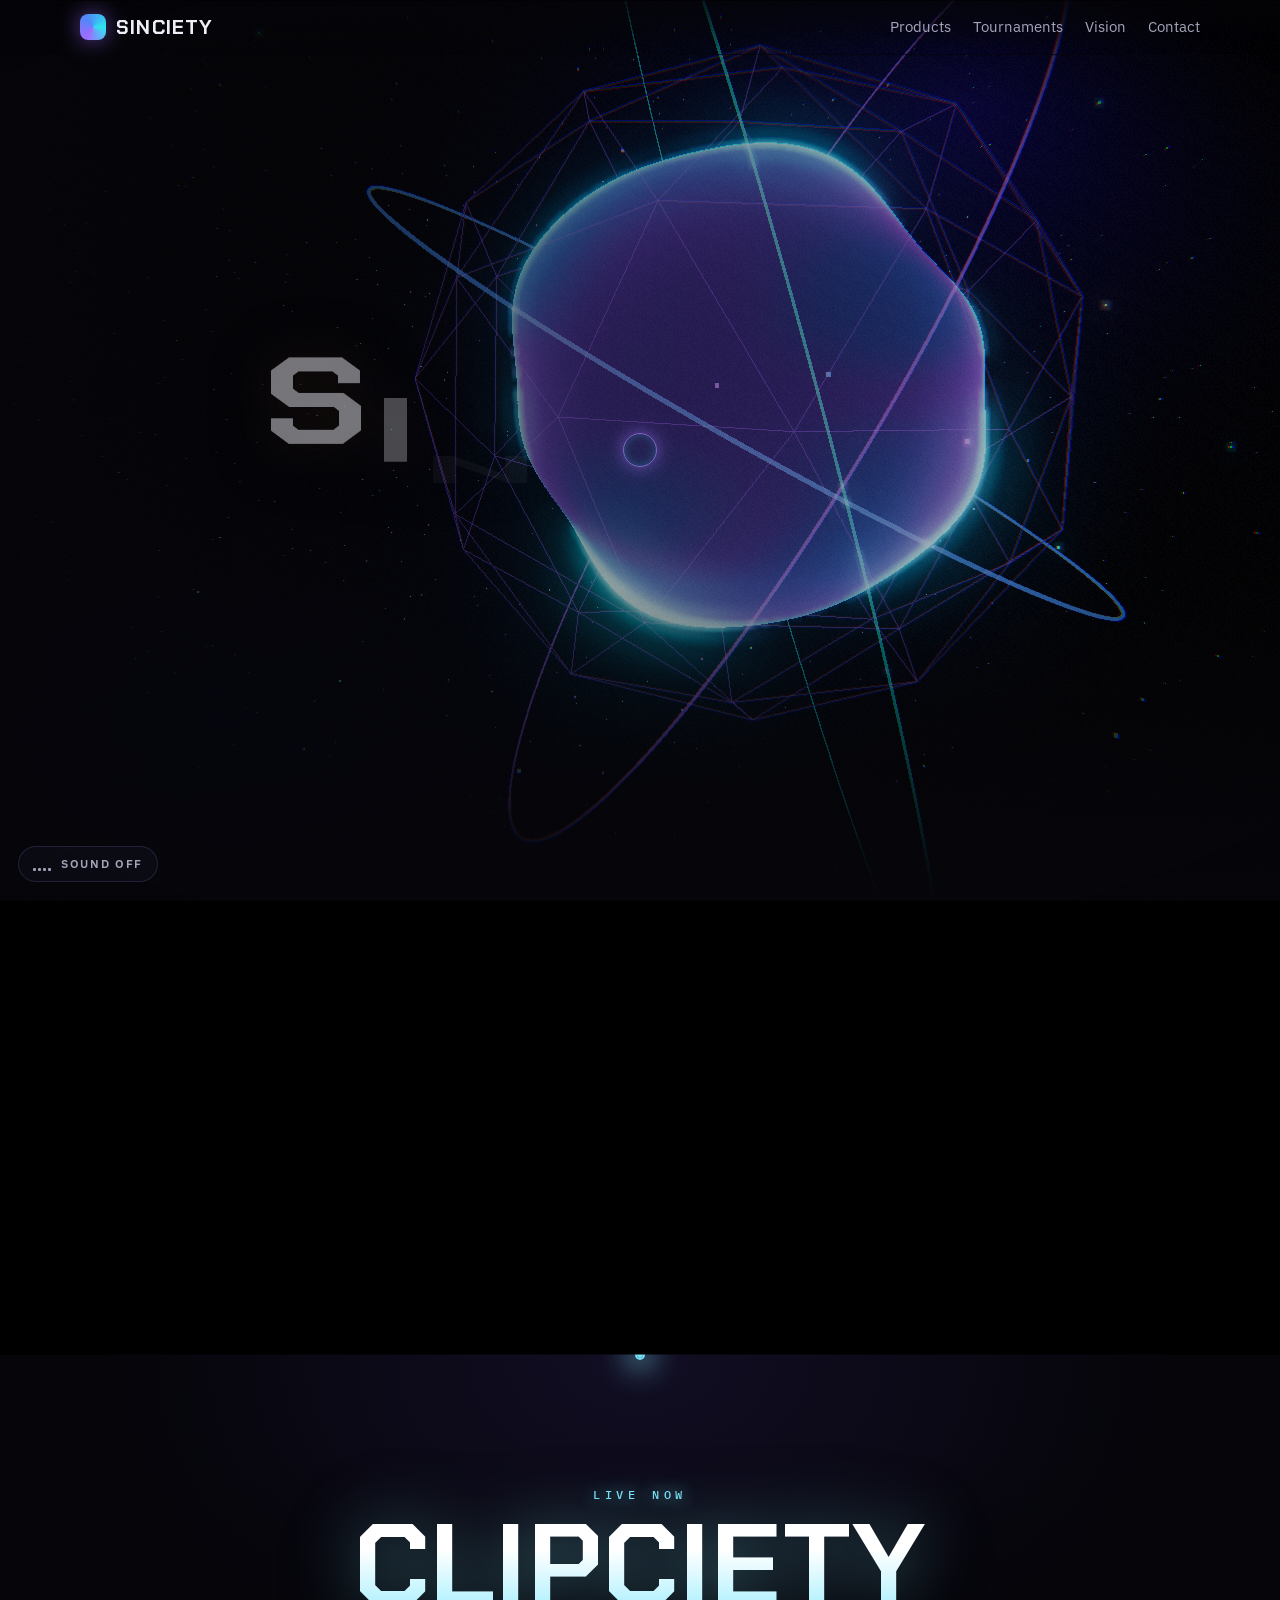
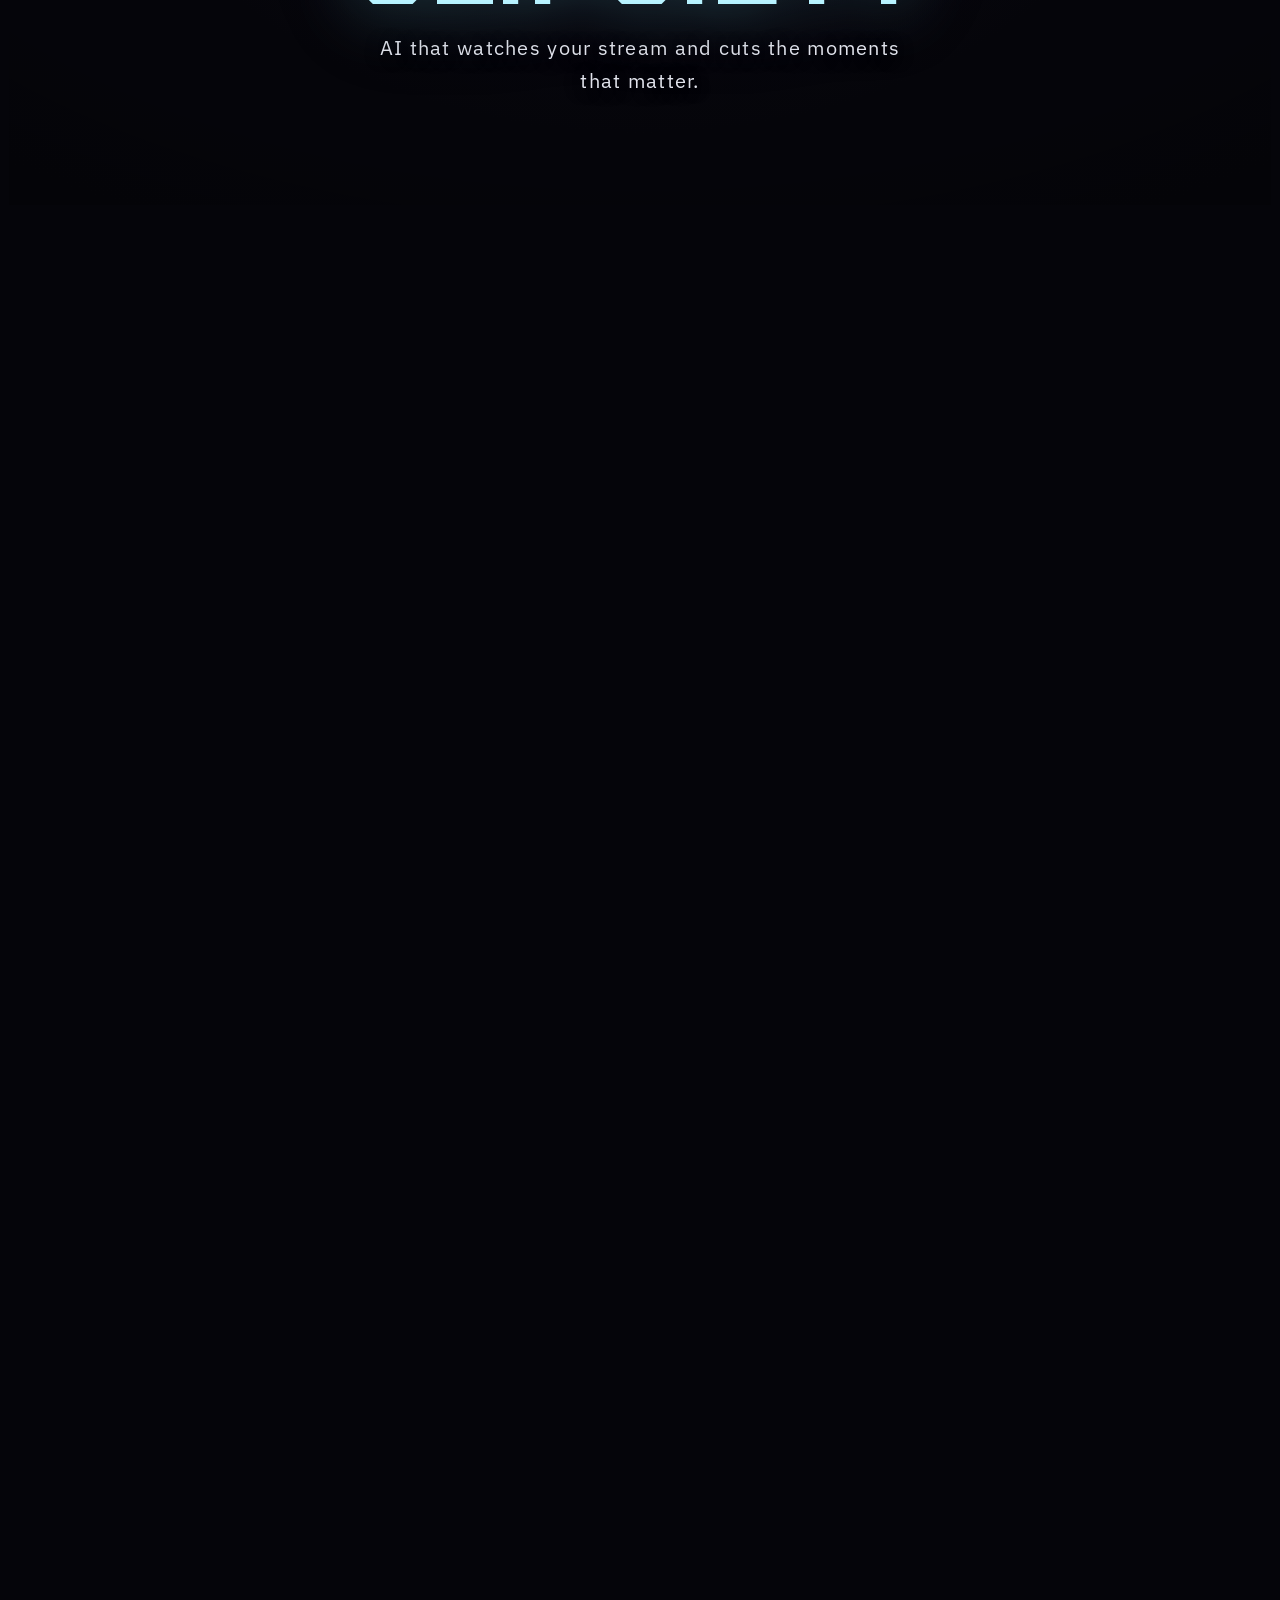
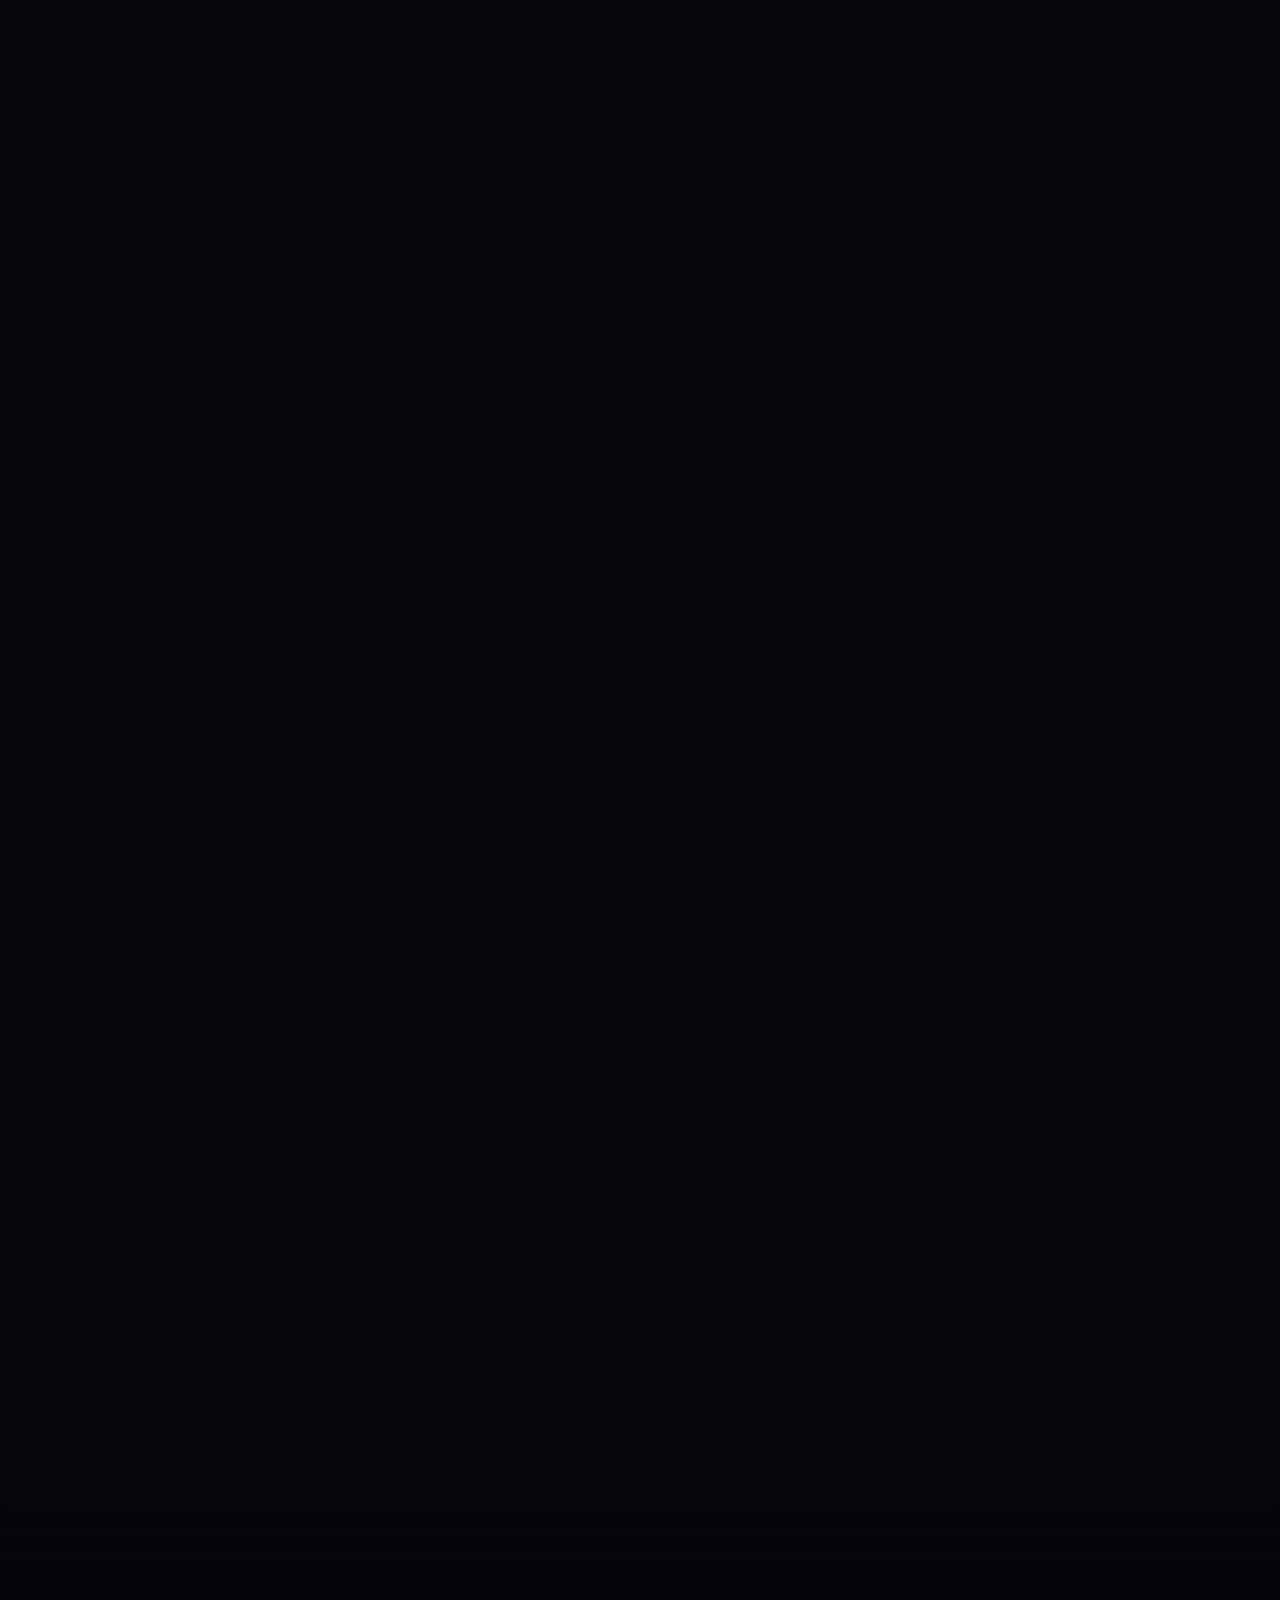
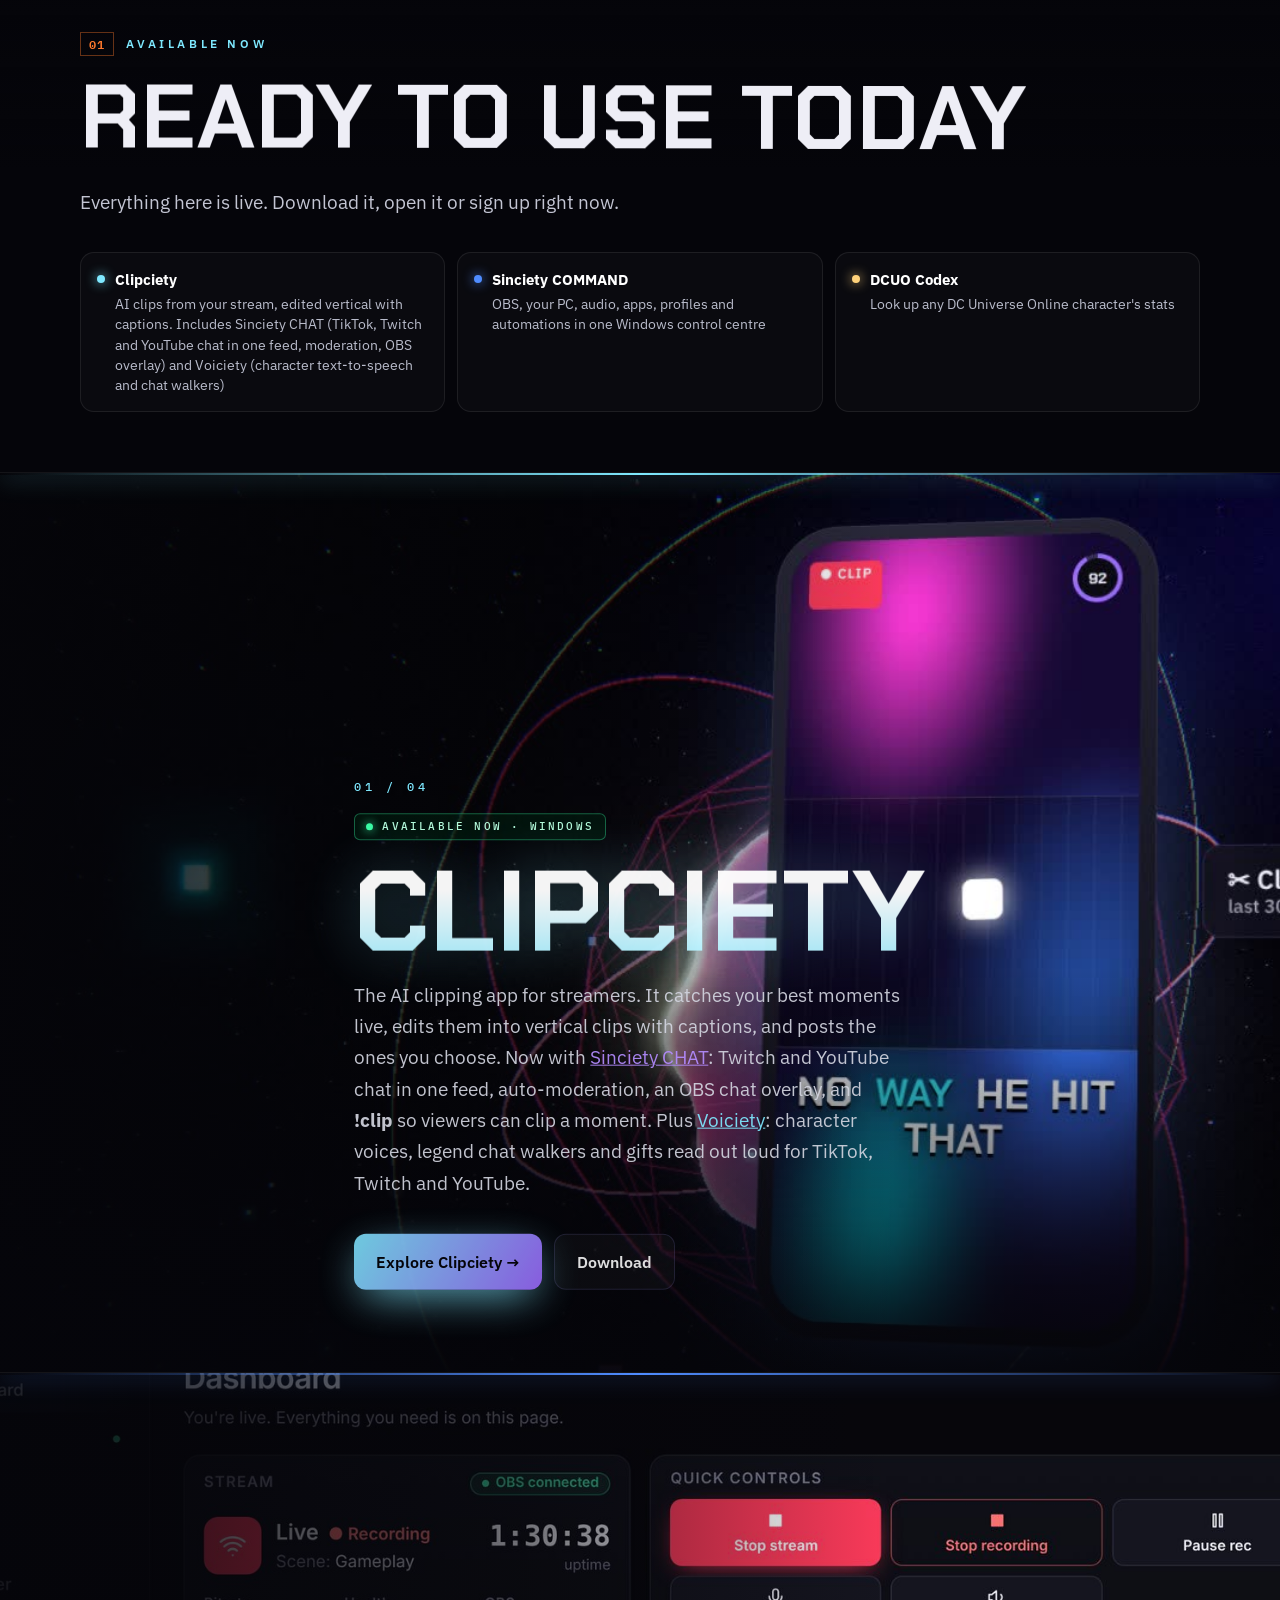
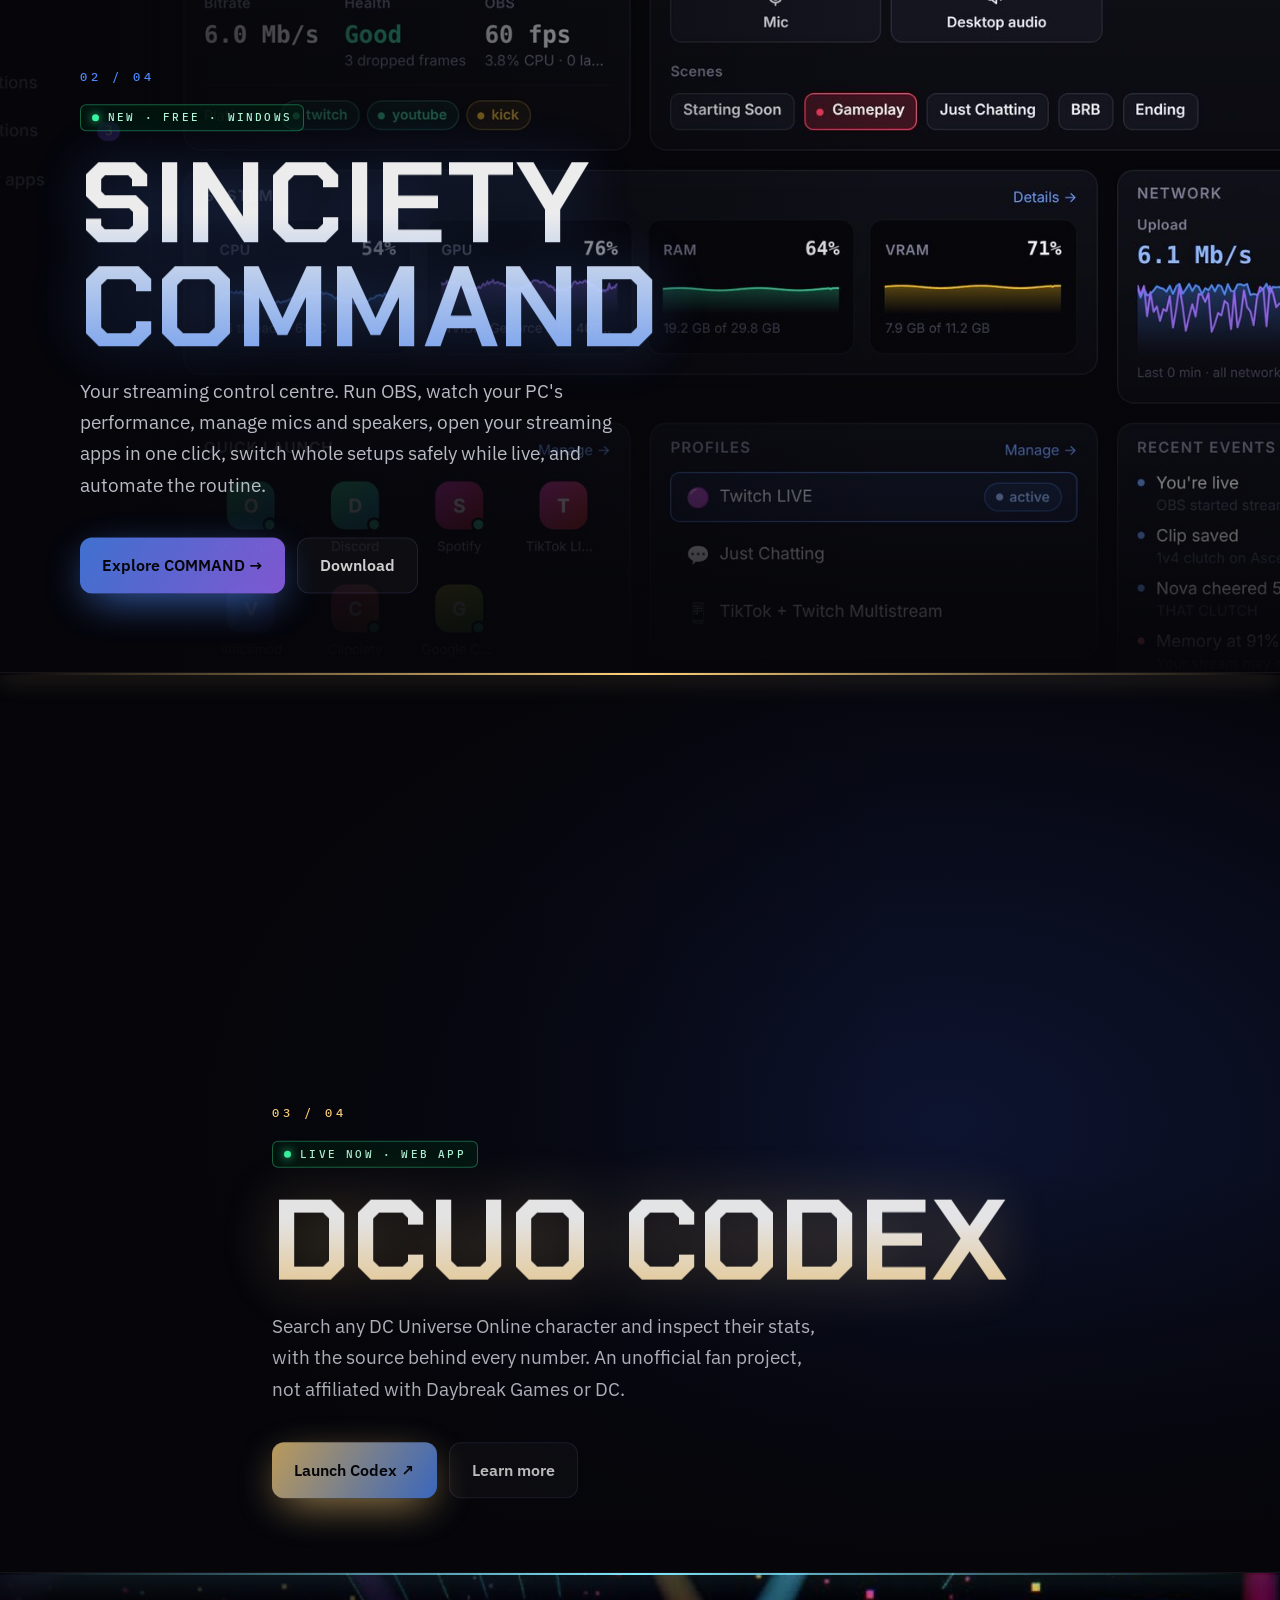
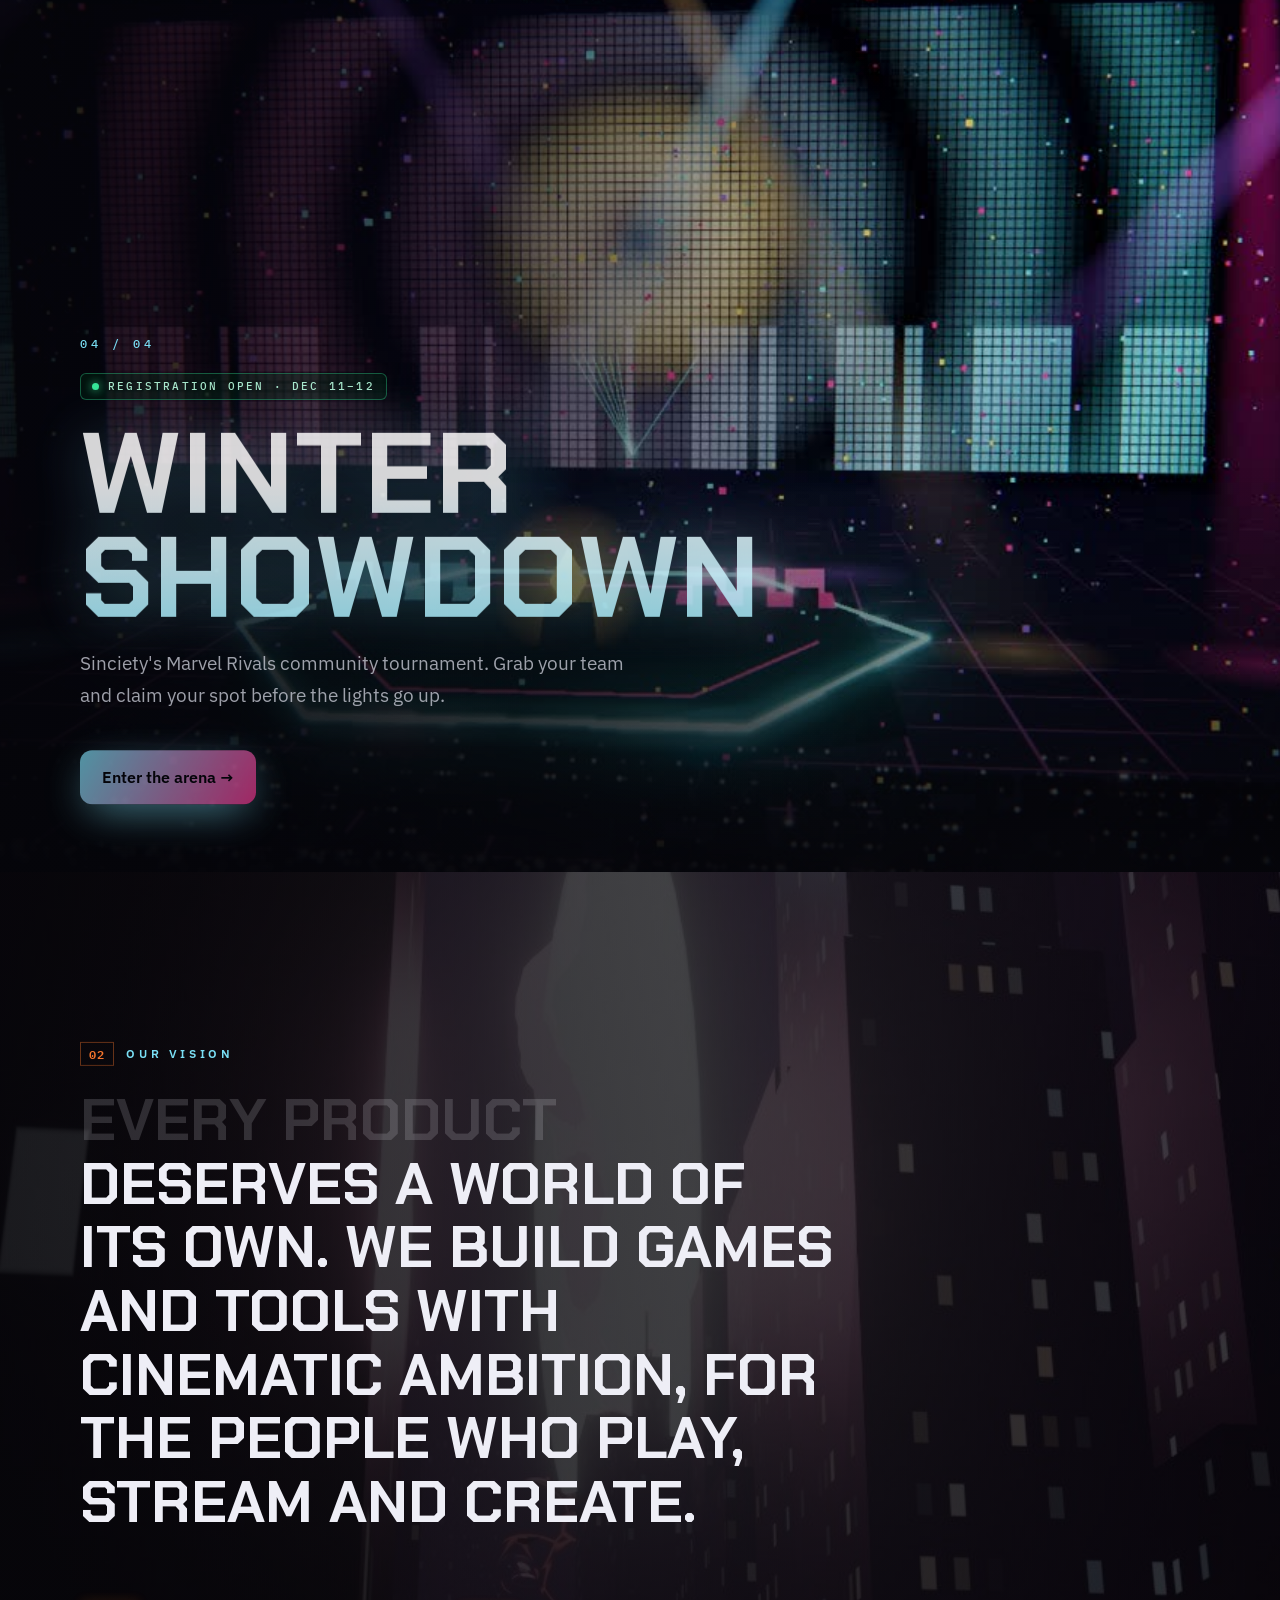
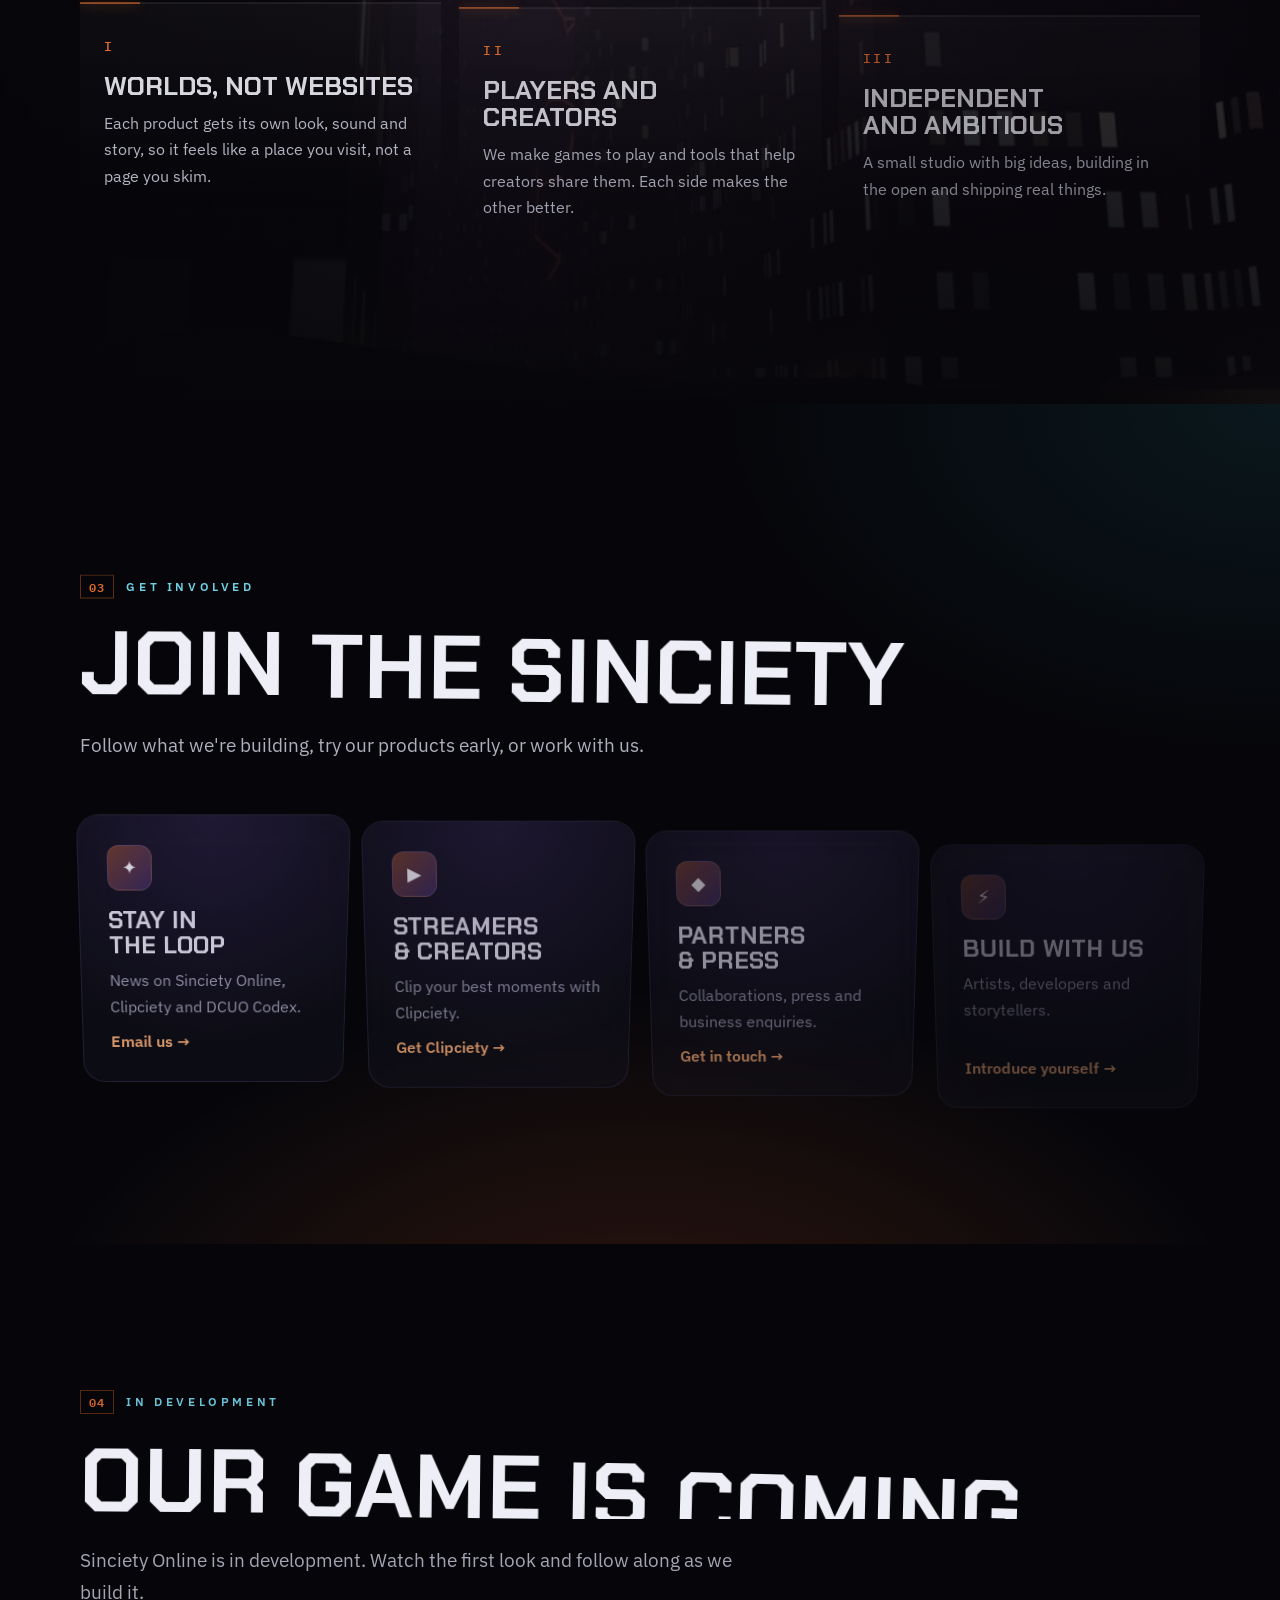
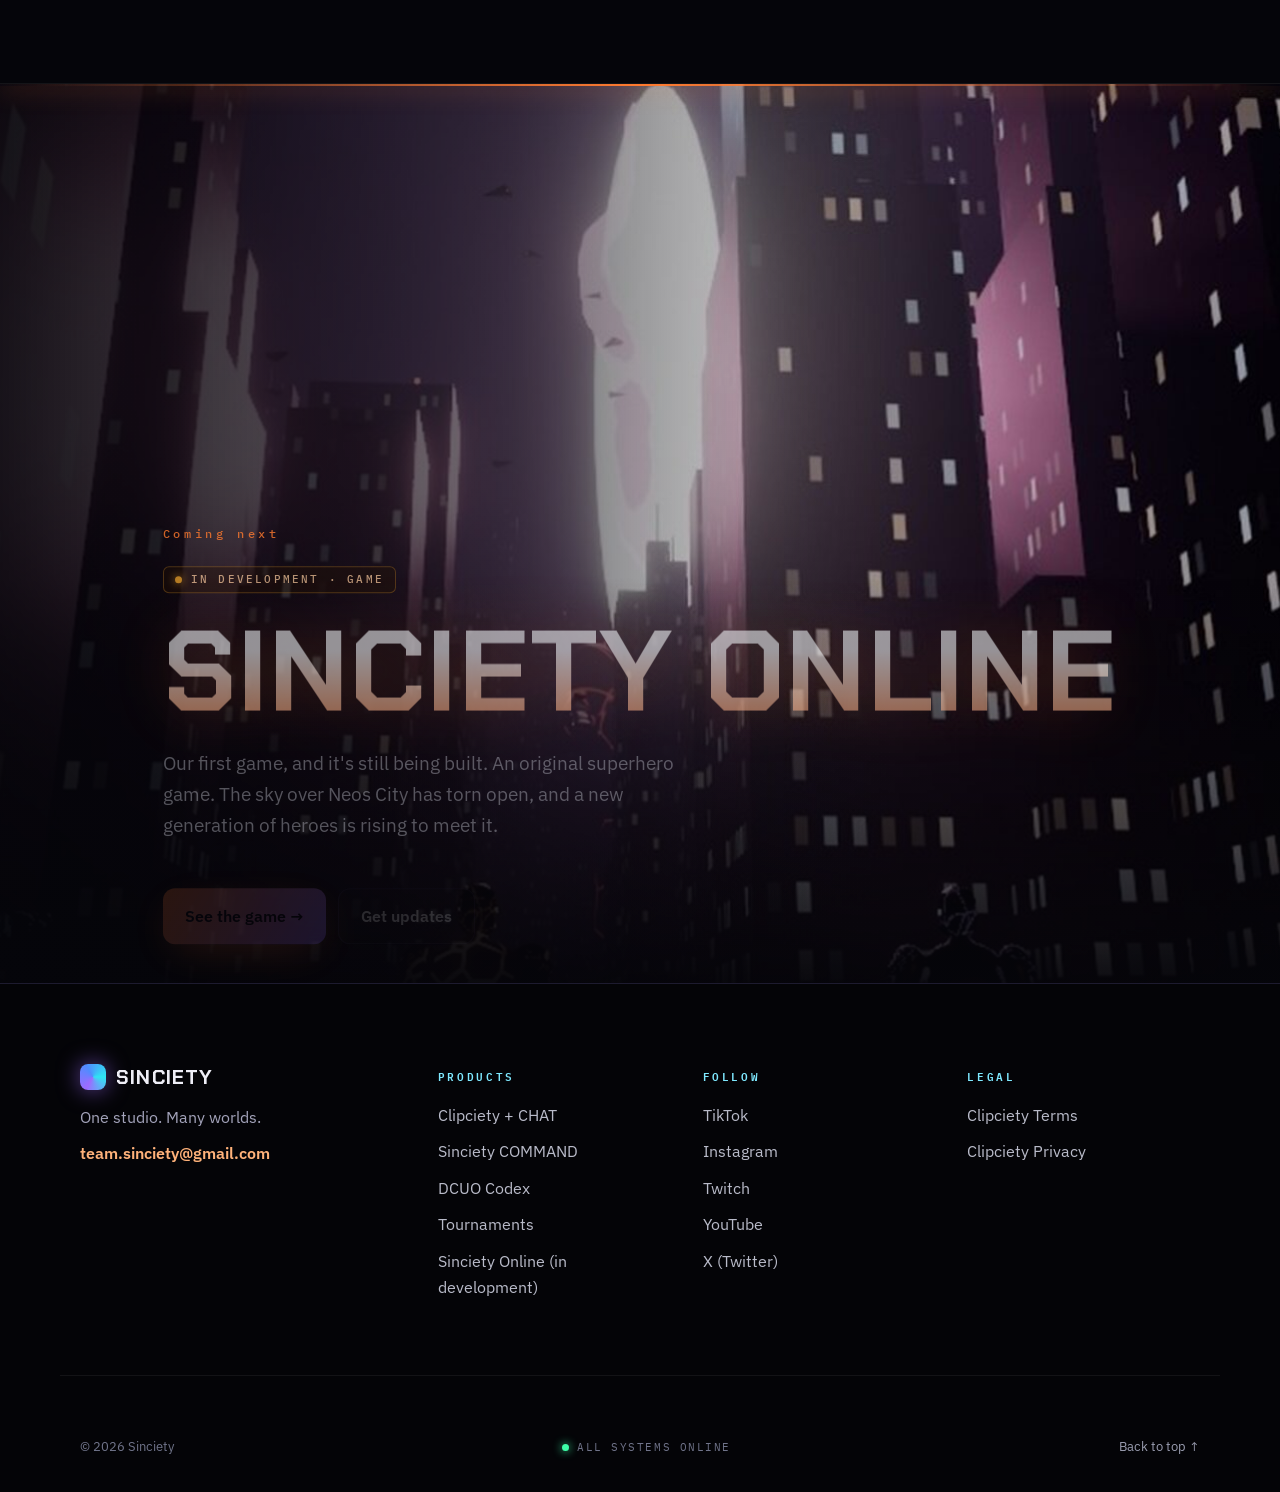
==== index.html @ 18e6f374 "COMMAND Download buttons download the installer directly Co-Authored-By: Claude Opus 5.5 <noreply@an" ====
<!doctype html>
<html lang="en">
<head>
  <meta charset="utf-8">
  <meta name="viewport" content="width=device-width, initial-scale=1, viewport-fit=cover">
  <title>Sinciety</title>
  <meta name="description" content="Sinciety is an independent studio building games and creator tools: Sinciety Online, Clipciety and DCUO Codex.">
  <meta name="theme-color" content="#06060a">
  <meta property="og:title" content="Sinciety">
  <meta property="og:description" content="One studio. Many worlds.">
  <meta property="og:image" content="https://sinciety.org/assets/media/battle-poster.jpg">
  <link rel="icon" href="clipciety/icon.png">
  <link rel="preconnect" href="https://fonts.googleapis.com">
  <link rel="preconnect" href="https://fonts.gstatic.com" crossorigin>
  <link rel="stylesheet" href="https://fonts.googleapis.com/css2?family=Chakra+Petch:wght@500;600;700&family=IBM+Plex+Sans:wght@400;500;600&family=IBM+Plex+Mono:wght@500&display=swap">
  <link rel="stylesheet" href="styles.css">
  <link rel="stylesheet" href="assets/universe.css">
  <link rel="stylesheet" href="assets/hub.css">
</head>
<body class="home hub">
  <canvas id="scene3d" aria-hidden="true"></canvas>
  <div id="intro" aria-hidden="true"><div class="intro-word">Sinciety</div><div class="intro-sub">One studio · Many worlds</div></div>

  <header class="site"><div class="wrap">
    <a class="brand" href="./"><i aria-hidden="true"></i>Sinciety</a>
    <nav class="site" aria-label="Main">
      <a href="#products">Products</a>
      <a href="tournaments/">Tournaments</a>
      <a href="#vision">Vision</a>
      <a href="#contact">Contact</a>
    </nav>
  </div></header>

  <main>
    <!-- ================= HUB HERO ================= -->
    <section class="h-hero" id="top" aria-labelledby="hub-title">
      <div class="h-reel" aria-hidden="true"><video muted loop playsinline preload="none" poster="assets/media/worlds-poster.jpg" data-src="assets/media/worlds.mp4"></video></div>
      <div class="wrap">
        <div class="u-kicker">Independent studio <b>·</b> Games <b>·</b> Creator tools</div>
        <h1 id="hub-title" class="u-brand" aria-label="Sinciety"><span class="u-brand-text" data-chars>SINCIETY</span></h1>
        <p class="h-tag" data-words>One studio. Many worlds.</p>
        <p class="u-statement">We build games and tools for the people who play, stream and create. Every product gets a world of its own.</p>
        <div class="actions">
          <a class="btn u-btn" href="#products">See what's live</a>
          <a class="btn ghost" href="tournaments/">View tournaments ↗</a>
            <a class="btn ghost" href="#contact">Contact us</a>
        </div>
      </div>
      <nav class="h-quick wrap" aria-label="Products">
        <a href="clipciety/" style="--c:#7fe9ff"><span>LIVE</span>Clipciety</a>
        <a href="command/" style="--c:#4f8cff"><span>NEW</span>Sinciety COMMAND</a>
        <a href="census/" style="--c:#ffd27a"><span>LIVE</span>DCUO Codex</a>
        <a href="sinciety-online/" style="--c:#ff7a2e"><span>SOON</span>Sinciety Online</a>
      </nav>
    </section>

    <!-- ================= PORTAL DIVE: scroll through every world ================= -->
    <section class="h-dive" aria-label="A dive through every Sinciety world">
      <div class="h-dive-stage">
        <div class="h-dive-world" style="--c:#7fe9ff" data-label="Clipciety"><video muted loop playsinline preload="none" poster="assets/media/clipciety-card.jpg" data-desktop="assets/media/clipciety-loop.mp4" data-mobile="assets/media/clipciety-loop.mp4"></video></div>
        <div class="h-dive-world h-dive-census" style="--c:#ffd27a" data-label="DCUO Codex"><canvas></canvas></div>
        <div class="h-dive-world" style="--c:#ff3d9a" data-label="Tournaments"><video muted loop playsinline preload="none" poster="assets/media/arena-poster.jpg" data-desktop="assets/media/arena.mp4" data-mobile="assets/media/arena-m.mp4"></video></div>
        <div class="h-dive-world" style="--c:#ff7a2e" data-label="Sinciety Online"><video muted loop playsinline preload="none" poster="assets/media/battle-poster.jpg" data-desktop="assets/media/battle.mp4" data-mobile="assets/media/battle-m.mp4"></video></div>
        <div class="h-dive-ring" aria-hidden="true"></div>
        <div class="h-dive-shade" aria-hidden="true"></div>
        <ol class="h-dive-caps">
          <li style="--c:#7fe9ff"><b>Live now</b><strong>Clipciety</strong><span>AI that watches your stream and cuts the moments that matter.</span></li>
          <li style="--c:#ffd27a"><b>Live now</b><strong>DCUO Codex</strong><span>Every hero, every stat, live from the census.</span></li>
          <li style="--c:#ff3d9a"><b>Registration open</b><strong>Tournaments</strong><span>The arena where the community competes.</span></li>
          <li style="--c:#ff7a2e"><b>In development</b><strong>Sinciety Online</strong><span>Our first game. The sky over Neos City tore open.</span></li>
          <li style="--c:#c9b5ff"><b>Sinciety</b><strong>One studio. Many worlds.</strong><span>Keep scrolling to choose yours.</span></li>
        </ol>
      </div>
    </section>

    <!-- ================= PRODUCT PORTALS ================= -->
    <section class="h-products" id="products" aria-labelledby="products-h">
      <div class="wrap h-products-head">
        <div class="u-eyebrow"><span>01</span> Available now</div>
        <h2 id="products-h" class="u-title" data-words>Ready to use today</h2>
        <p class="u-lede">Everything here is live. Download it, open it or sign up right now.</p>
        <ul class="h-shipped" aria-label="What's live">
          <li style="--c:#7fe9ff"><b>Clipciety</b>AI clips from your stream, edited vertical with captions. Includes Sinciety CHAT (TikTok, Twitch and YouTube chat in one feed, moderation, OBS overlay) and Voiciety (character text-to-speech and chat walkers)</li>
          <li style="--c:#4f8cff"><b>Sinciety COMMAND</b>OBS, your PC, audio, apps, profiles and automations in one Windows control centre</li>
          <li style="--c:#ffd27a"><b>DCUO Codex</b>Look up any DC Universe Online character's stats</li>
        </ul>
      </div>

      <div class="h-stack">
        <article class="h-panel" style="--c:#7fe9ff; --c2:#9d6bff" aria-labelledby="p2">
          <div class="h-media">
            <img src="assets/media/clipciety-card.jpg" alt="" loading="lazy" decoding="async">
            <video muted loop playsinline preload="none" data-src="assets/media/clipciety-loop.mp4"></video>
          </div>
          <div class="h-panel-shade"></div>
          <div class="wrap h-panel-copy">
            <div class="h-index">01 / 04</div>
            <div class="u-status live"><i></i>Available now · Windows</div>
            <h3 id="p2">Clipciety</h3>
            <p>The AI clipping app for streamers. It catches your best moments live, edits them into vertical clips with captions, and posts the ones you choose. Now with <a href="clipciety/#chat" style="color:#b48cff">Sinciety CHAT</a>: Twitch and YouTube chat in one feed, auto-moderation, an OBS chat overlay, and <b>!clip</b> so viewers can clip a moment. Plus <a href="clipciety/voiciety.html" style="color:#7fe9ff">Voiciety</a>: character voices, legend chat walkers and gifts read out loud for TikTok, Twitch and YouTube.</p>
            <div class="actions"><a class="btn h-btn" href="clipciety/">Explore Clipciety →</a><a class="btn ghost" href="https://github.com/brownnahj30-commits/streammind-releases/releases/latest">Download</a></div>
          </div>
        </article>

        <article class="h-panel h-panel-cmd" style="--c:#4f8cff; --c2:#9d6bff" aria-labelledby="pcmd">
          <div class="h-media"><img src="assets/media/command/dash.jpg" alt="" loading="lazy" decoding="async" style="object-position:0 0"></div>
          <div class="h-panel-shade"></div>
          <div class="wrap h-panel-copy">
            <div class="h-index">02 / 04</div>
            <div class="u-status live"><i></i>New · Free · Windows</div>
            <h3 id="pcmd">Sinciety COMMAND</h3>
            <p>Your streaming control centre. Run OBS, watch your PC's performance, manage mics and speakers, open your streaming apps in one click, switch whole setups safely while live, and automate the routine.</p>
            <div class="actions"><a class="btn h-btn" href="command/">Explore COMMAND →</a><a class="btn ghost" href="https://github.com/brownnahj30-commits/streammind-releases/releases/download/command-v0.1.1/Sinciety.COMMAND_0.1.1_x64-setup.exe">Download</a></div>
          </div>
        </article>

        <article class="h-panel h-panel-census" style="--c:#ffd27a; --c2:#4f8cff" aria-labelledby="p3">
          <div class="h-media"><canvas class="census-canvas" aria-hidden="true"></canvas></div>
          <div class="h-panel-shade"></div>
          <div class="wrap h-panel-copy">
            <div class="h-index">03 / 04</div>
            <div class="u-status live"><i></i>Live now · Web app</div>
            <h3 id="p3">DCUO Codex</h3>
            <p>Search any DC Universe Online character and inspect their stats, with the source behind every number. An unofficial fan project, not affiliated with Daybreak Games or DC.</p>
            <div class="actions"><a class="btn h-btn" href="https://codex.sinciety.org">Launch Codex ↗</a><a class="btn ghost" href="census/">Learn more</a></div>
          </div>
        </article>
        <article class="h-panel" style="--c:#7fe9ff; --c2:#ff3d9a" aria-labelledby="p4">
          <div class="h-media">
            <picture><source media="(max-width: 760px)" srcset="assets/media/arena-poster-m.jpg"><img src="assets/media/arena-poster.jpg" alt="" loading="lazy" decoding="async"></picture>
            <video muted loop playsinline preload="none" data-desktop="assets/media/arena" data-mobile="assets/media/arena-m"></video>
          </div>
          <div class="h-panel-shade"></div>
          <div class="wrap h-panel-copy">
            <div class="h-index">04 / 04</div>
            <div class="u-status live"><i></i>Registration open · Dec 11–12</div>
            <h3 id="p4">Winter Showdown</h3>
            <p>Sinciety's Marvel Rivals community tournament. Grab your team and claim your spot before the lights go up.</p>
            <div class="actions"><a class="btn h-btn" href="tournaments/">Enter the arena →</a></div>
          </div>
        </article>
      </div>
    </section>

    <!-- ================= VISION ================= -->
    <section class="u-section u-vision" id="vision" aria-labelledby="vision-h">
      <div class="u-vision-bg" aria-hidden="true"><img src="assets/media/vision.jpg" alt="" loading="lazy" decoding="async"></div>
      <div class="wrap">
        <div class="u-eyebrow"><span>02</span> Our vision</div>
        <h2 id="vision-h" class="u-vision-line" data-scrub-words>Every product deserves a world of its own. We build games and tools with cinematic ambition, for the people who play, stream and create.</h2>
        <div class="u-pillars">
          <div class="u-pillar"><span class="u-num">I</span><h3>Worlds, not websites</h3><p>Each product gets its own look, sound and story, so it feels like a place you visit, not a page you skim.</p></div>
          <div class="u-pillar"><span class="u-num">II</span><h3>Players and creators</h3><p>We make games to play and tools that help creators share them. Each side makes the other better.</p></div>
          <div class="u-pillar"><span class="u-num">III</span><h3>Independent and ambitious</h3><p>A small studio with big ideas, building in the open and shipping real things.</p></div>
        </div>
      </div>
    </section>

    <!-- ================= CONTACT ================= -->
    <section class="u-section u-community" id="contact" aria-labelledby="contact-h">
      <div class="u-energy" aria-hidden="true"></div>
      <div class="wrap">
        <div class="u-eyebrow"><span>03</span> Get involved</div>
        <h2 id="contact-h" class="u-title" data-words>Join the Sinciety</h2>
        <p class="u-lede">Follow what we're building, try our products early, or work with us.</p>
        <div class="u-join">
          <a class="u-join-card glass" data-tilt href="mailto:team.sinciety@gmail.com?subject=Keep%20me%20updated">
            <span class="u-join-ic">✦</span><h3>Stay in the loop</h3><p>News on Sinciety Online, Clipciety and DCUO Codex.</p><span class="u-go">Email us →</span>
          </a>
          <a class="u-join-card glass" data-tilt href="clipciety/">
            <span class="u-join-ic">▶</span><h3>Streamers &amp; creators</h3><p>Clip your best moments with Clipciety.</p><span class="u-go">Get Clipciety →</span>
          </a>
          <a class="u-join-card glass" data-tilt href="mailto:team.sinciety@gmail.com?subject=Partnership%20%2F%20press">
            <span class="u-join-ic">◆</span><h3>Partners &amp; press</h3><p>Collaborations, press and business enquiries.</p><span class="u-go">Get in touch →</span>
          </a>
          <a class="u-join-card glass" data-tilt href="mailto:team.sinciety@gmail.com?subject=Working%20with%20Sinciety">
            <span class="u-join-ic">⚡</span><h3>Build with us</h3><p>Artists, developers and storytellers.</p><span class="u-go">Introduce yourself →</span>
          </a>
        </div>
      </div>
    </section>

    <!-- ================= IN DEVELOPMENT: our game ================= -->
    <section class="h-products h-next" id="next" aria-labelledby="next-h">
      <div class="wrap h-products-head">
        <div class="u-eyebrow"><span>04</span> In development</div>
        <h2 id="next-h" class="u-title" data-words>Our game is coming</h2>
        <p class="u-lede">Sinciety Online is in development. Watch the first look and follow along as we build it.</p>
      </div>
      <div class="h-stack">
        <article class="h-panel" style="--c:#ff7a2e; --c2:#9d6bff" aria-labelledby="p1">
          <div class="h-media">
            <picture><source media="(max-width: 760px)" srcset="assets/media/battle-poster-m.jpg"><img src="assets/media/battle-poster.jpg" alt="" loading="lazy" decoding="async"></picture>
            <video muted loop playsinline preload="none" data-desktop="assets/media/battle" data-mobile="assets/media/battle-m"></video>
          </div>
          <div class="h-panel-shade"></div>
          <div class="wrap h-panel-copy">
            <div class="h-index">Coming next</div>
            <div class="u-status"><i></i>In development · Game</div>
            <h3 id="p1">Sinciety Online</h3>
            <p>Our first game, and it's still being built. An original superhero game. The sky over Neos City has torn open, and a new generation of heroes is rising to meet it.</p>
            <div class="actions"><a class="btn h-btn" href="sinciety-online/">See the game →</a><a class="btn ghost" href="mailto:team.sinciety@gmail.com?subject=Sinciety%20Online%20updates">Get updates</a></div>
          </div>
        </article>
      </div>
    </section>
  </main>

  <footer class="u-footer">
    <div class="u-footer-mark" aria-hidden="true">SINCIETY</div>
    <div class="wrap u-footer-grid">
      <div>
        <a class="brand" href="./"><i aria-hidden="true"></i>Sinciety</a>
        <p class="u-footer-tag">One studio. Many worlds.</p>
        <a class="u-mail" href="mailto:team.sinciety@gmail.com">team.sinciety@gmail.com</a>
      </div>
      <nav aria-label="Products"><h4>Products</h4><a href="clipciety/">Clipciety + CHAT</a><a href="command/">Sinciety COMMAND</a><a href="census/">DCUO Codex</a><a href="tournaments/">Tournaments</a><a href="sinciety-online/">Sinciety Online (in development)</a></nav>
      <nav aria-label="Follow"><h4>Follow</h4><a href="https://www.tiktok.com/@expliry" target="_blank" rel="noopener">TikTok</a><a href="https://www.instagram.com/expliry" target="_blank" rel="noopener">Instagram</a><a href="https://www.twitch.tv/expliry" target="_blank" rel="noopener">Twitch</a><a href="https://www.youtube.com/@expliry" target="_blank" rel="noopener">YouTube</a><a href="https://x.com/expliry" target="_blank" rel="noopener">X (Twitter)</a></nav>
      <nav aria-label="Legal"><h4>Legal</h4><a href="clipciety/terms.html">Clipciety Terms</a><a href="clipciety/privacy.html">Clipciety Privacy</a></nav>
    </div>
    <div class="wrap u-footer-base">
      <span>© 2026 Sinciety</span>
      <span class="u-status-line"><i></i>All systems online</span>
      <a href="#top" class="u-top">Back to top ↑</a>
    </div>
  </footer>

  <script src="assets/lenis.min.js"></script>
  <script src="assets/gsap.min.js"></script>
  <script src="assets/ScrollTrigger.min.js"></script>
  <script src="assets/site.js"></script>
  <script src="assets/sound.js"></script>
  <script src="assets/census-fx.js"></script>
  <script src="assets/hub.js"></script>
  <script type="module">
    import { startHero } from './assets/hero3d.js';
    startHero(document.getElementById('scene3d'), { intro: window.SINCIETY_INTRO });
  </script>
  <script src="assets/cinema.js" defer></script>
</body>
</html>
---- styles.css ----
/* Sinciety: shared styles. Concept: a dark void with neon depth, glass panels floating over a 3D scene. */
:root {
  --bg: #05050a;
  --panel: rgba(18, 18, 30, 0.55);
  --panel-solid: #101018;
  --line: rgba(160, 150, 255, 0.16);
  --text: #eeeef6;
  --dim: #a3a3ba;
  --volt: #9d6bff;
  --arc: #4f8cff;
  --spark: #2ee6f2;
  --font: "IBM Plex Sans", "Segoe UI", system-ui, sans-serif;
  --display: "Chakra Petch", "Segoe UI", system-ui, sans-serif;
  color-scheme: dark;
}
* { box-sizing: border-box; }
html, body { margin: 0; }
html { scroll-behavior: smooth; }
body {
  background: radial-gradient(1200px 800px at 75% 10%, #1a1040 0%, transparent 60%),
              radial-gradient(900px 700px at 10% 90%, #0b1a40 0%, transparent 60%), var(--bg);
  background-attachment: fixed;
  color: var(--text); font: 16px/1.65 var(--font); overflow-x: hidden;
}
a { color: var(--volt); }
a:hover { color: #c3a6ff; }
:focus-visible { outline: 2px solid var(--spark); outline-offset: 3px; border-radius: 6px; }
.wrap { max-width: 1160px; margin: 0 auto; padding-left: max(20px, env(safe-area-inset-left)); padding-right: max(20px, env(safe-area-inset-right)); position: relative; }

/* 3D canvas sits behind everything */
#scene3d { position: fixed; inset: 0; width: 100%; height: 100%; z-index: 0; pointer-events: none; }
main, header.site, footer.site { position: relative; z-index: 1; }
/* pointer spotlight */
body::after {
  content: ""; position: fixed; inset: 0; pointer-events: none; z-index: 0;
  background: radial-gradient(500px circle at var(--mx, 50%) var(--my, 30%), rgba(157, 107, 255, 0.10), transparent 60%);
}

/* ---------- header ---------- */
header.site { position: sticky; top: 0; z-index: 20; backdrop-filter: blur(14px) saturate(1.3); -webkit-backdrop-filter: blur(14px) saturate(1.3);
  background: rgba(5, 5, 10, 0.55); border-bottom: 1px solid var(--line); }
header.site .wrap { display: flex; align-items: center; justify-content: space-between; gap: 16px; padding-block: 14px; flex-wrap: wrap; }
.brand { display: flex; align-items: center; gap: 10px; text-decoration: none; color: var(--text); font: 700 20px/1 var(--display); letter-spacing: .06em; text-transform: uppercase; }
.brand i { width: 26px; height: 26px; border-radius: 8px; background: conic-gradient(from 210deg, var(--volt), var(--arc), var(--spark), var(--volt)); box-shadow: 0 0 22px rgba(157,107,255,.6); }
nav.site { display: flex; gap: 22px; flex-wrap: wrap; font-size: 15px; }
nav.site a { color: var(--dim); text-decoration: none; transition: color .2s; }
nav.site a:hover, nav.site a[aria-current="page"] { color: var(--text); }

/* ---------- type ---------- */
h1, h2, h3 { font-family: var(--display); line-height: 1.05; text-wrap: balance; margin: 0; }
.eyebrow { font: 600 12px/1 var(--font); letter-spacing: .22em; text-transform: uppercase; color: var(--spark); }
.grad { background: linear-gradient(100deg, #fff 0%, #c9b5ff 35%, var(--arc) 65%, var(--spark) 100%); -webkit-background-clip: text; background-clip: text; color: transparent; }
.lede { font-size: clamp(17px, 2vw, 20px); color: var(--dim); max-width: 58ch; margin: 22px 0 0; }

/* ---------- buttons ---------- */
.btn { position: relative; display: inline-flex; align-items: center; gap: 8px; padding: 14px 22px; border-radius: 12px; font-weight: 600; text-decoration: none;
  color: #fff; background: linear-gradient(120deg, #7d4dff, var(--arc)); box-shadow: 0 10px 40px -10px rgba(125, 77, 255, .8);
  transition: transform .2s, box-shadow .2s, filter .2s; }
.btn:hover { color: #fff; transform: translateY(-2px); box-shadow: 0 16px 50px -10px rgba(125, 77, 255, 1); filter: brightness(1.08); }
.btn.ghost { background: rgba(255,255,255,0.04); border: 1px solid var(--line); box-shadow: none; }
.actions { display: flex; gap: 12px; flex-wrap: wrap; margin-top: 32px; }

/* ---------- hero (home) ---------- */
.hero { min-height: calc(100vh - 64px); display: grid; align-items: center; padding-block: 48px; }
.hero .stack { position: relative; }
.mega { font-size: clamp(64px, 15vw, 210px); letter-spacing: -.02em; text-transform: uppercase; font-weight: 700; }
.mega.outline { position: absolute; inset: 0 auto auto 0; color: transparent; -webkit-text-stroke: 1px rgba(157,107,255,.45); pointer-events: none; transform: translate(10px, 10px); }
.scroll-cue { margin-top: 48px; display: inline-flex; gap: 10px; align-items: center; color: var(--dim); font-size: 13px; letter-spacing: .14em; text-transform: uppercase; }
.scroll-cue span { width: 22px; height: 36px; border-radius: 12px; border: 1px solid var(--line); position: relative; }
.scroll-cue span::after { content: ""; position: absolute; left: 50%; top: 7px; width: 4px; height: 7px; margin-left: -2px; border-radius: 2px; background: var(--spark); animation: cue 1.8s infinite; }
@keyframes cue { 0% { transform: translateY(0); opacity: 1 } 80% { transform: translateY(12px); opacity: 0 } 100% { opacity: 0 } }

/* ---------- marquee ---------- */
.marquee { border-block: 1px solid var(--line); overflow: hidden; background: rgba(10,10,20,.5); backdrop-filter: blur(6px); position: relative; z-index: 1; }
.marquee .track { display: flex; gap: 48px; width: max-content; padding-block: 18px; animation: marq 28s linear infinite;
  font: 600 clamp(18px, 2.4vw, 28px)/1 var(--display); text-transform: uppercase; letter-spacing: .08em; color: rgba(238,238,246,.75); }
.marquee .track b { color: var(--volt); font-weight: 600; }
@keyframes marq { to { transform: translateX(-50%); } }

/* ---------- sections ---------- */
section.block { padding-block: clamp(80px, 12vw, 140px); }
section.block h2 { font-size: clamp(36px, 6vw, 72px); }
section.block .sub { color: var(--dim); max-width: 60ch; margin-top: 16px; font-size: 18px; }

/* glass tilt cards */
.glass { position: relative; background: var(--panel); border: 1px solid var(--line); border-radius: 22px; padding: 28px;
  backdrop-filter: blur(18px) saturate(1.2); -webkit-backdrop-filter: blur(18px) saturate(1.2); transform-style: preserve-3d;
  transition: transform .25s ease-out, border-color .25s; overflow: hidden; }
.glass::before { content: ""; position: absolute; inset: 0; border-radius: inherit; pointer-events: none;
  background: radial-gradient(420px circle at var(--gx, 50%) var(--gy, 0%), rgba(157,107,255,.16), transparent 55%); }
.glass:hover { border-color: rgba(157,107,255,.45); }
.glass h3 { font-size: 24px; margin: 6px 0 10px; }
.glass p { color: var(--dim); margin: 0; }
.grid3 { display: grid; grid-template-columns: repeat(auto-fit, minmax(min(100%, 300px), 1fr)); gap: 18px; margin-top: 48px; }
.icon-dot { width: 44px; height: 44px; border-radius: 14px; display: grid; place-items: center; background: linear-gradient(135deg, rgba(157,107,255,.35), rgba(79,140,255,.2));
  border: 1px solid var(--line); color: #fff; font: 700 18px/1 var(--display); }

/* product showcase */
.product { display: grid; grid-template-columns: 1.1fr 1fr; gap: 40px; align-items: center; margin-top: 48px; padding: clamp(28px, 4vw, 48px); }
.product h3 { font-size: clamp(32px, 4vw, 48px); }
.product .tags { display: flex; gap: 8px; flex-wrap: wrap; margin-top: 18px; }
.tag { font-size: 12px; padding: 5px 10px; border-radius: 999px; border: 1px solid var(--line); color: var(--dim); }
.product-art { position: relative; height: 320px; display: grid; place-items: center; }
.product-art img { width: 140px; height: 140px; border-radius: 34px; box-shadow: 0 30px 80px -20px rgba(125,77,255,.9); transform: translateZ(60px); }
.orbit { position: absolute; border: 1px solid var(--line); border-radius: 50%; animation: spin 18s linear infinite; }
.orbit::after { content: ""; position: absolute; top: -5px; left: 50%; width: 10px; height: 10px; border-radius: 50%; background: var(--spark); box-shadow: 0 0 14px var(--spark); }
@keyframes spin { to { transform: rotate(360deg); } }

/* CTA */
.cta { text-align: center; padding: clamp(40px, 6vw, 72px); }
.cta h2 { font-size: clamp(32px, 5vw, 56px); }

/* ---------- Clipciety hero with 3D phone ---------- */
.app-hero { min-height: calc(100vh - 64px); display: grid; grid-template-columns: 1.05fr 1fr; gap: 32px; align-items: center; padding-block: 48px; }
.app-hero h1 { font-size: clamp(42px, 6.4vw, 84px); margin-top: 16px; }
.stage { position: relative; height: 620px; perspective: 1400px; display: grid; place-items: center; }
.phone-scene { position: relative; transform-style: preserve-3d; transform: rotateY(-14deg) rotateX(6deg); }
.phone { position: relative; width: 270px; height: 560px; border-radius: 44px; padding: 12px; transform-style: preserve-3d;
  background: linear-gradient(145deg, #2a2a3c, #0c0c14); box-shadow: 0 60px 120px -30px rgba(79,140,255,.55), 0 0 0 1px rgba(255,255,255,.08) inset; }
.screen { position: relative; width: 100%; height: 100%; border-radius: 34px; overflow: hidden; background: #000; transform: translateZ(2px); }
.clip-bg { position: absolute; inset: -20%; background:
  radial-gradient(40% 30% at 30% 30%, #ff4fd8 0%, transparent 60%),
  radial-gradient(45% 35% at 70% 60%, #4f8cff 0%, transparent 60%),
  radial-gradient(35% 30% at 40% 80%, #2ee6f2 0%, transparent 60%), #120a2a;
  filter: blur(18px) saturate(1.3); animation: drift 9s ease-in-out infinite alternate; }
@keyframes drift { to { transform: translate(6%, -5%) scale(1.15) rotate(8deg); } }
.clip-game { position: absolute; left: 0; right: 0; top: 34%; height: 32%; background:
  linear-gradient(180deg, rgba(0,0,0,.2), rgba(0,0,0,.45)), repeating-linear-gradient(90deg, rgba(255,255,255,.05) 0 2px, transparent 2px 22px);
  border-block: 1px solid rgba(255,255,255,.15); }
.clip-game::after { content: ""; position: absolute; left: 12%; bottom: 18%; width: 34px; height: 34px; border-radius: 8px; background: #fff;
  box-shadow: 0 0 24px #fff; animation: jump 2.4s cubic-bezier(.3,.7,.4,1) infinite; }
@keyframes jump { 0%,100% { transform: translate(0,0) } 40% { transform: translate(120px,-70px) rotate(180deg) } 70% { transform: translate(170px,0) rotate(360deg) } }
.caption { position: absolute; left: 0; right: 0; bottom: 22%; text-align: center; font: 800 26px/1.1 var(--display); text-transform: uppercase; color: #fff;
  text-shadow: 0 3px 0 #000, 0 0 16px rgba(0,0,0,.6); }
.caption span { display: inline-block; margin: 0 4px; opacity: .95; }
.caption span.on { color: var(--spark); animation: pop .35s ease-out; }
@keyframes pop { 0% { transform: scale(.8) } 60% { transform: scale(1.22) } 100% { transform: scale(1.1) } }
.ui-top { position: absolute; top: 18px; left: 16px; right: 16px; display: flex; justify-content: space-between; font: 600 12px/1 var(--font); }
.live { background: #ff3b5c; color: #fff; padding: 5px 9px; border-radius: 6px; letter-spacing: .08em; }
.score { width: 42px; height: 42px; border-radius: 50%; display: grid; place-items: center; background: conic-gradient(var(--volt) 92%, rgba(255,255,255,.15) 0); }
.score b { width: 34px; height: 34px; border-radius: 50%; display: grid; place-items: center; background: #0b0b14; font: 700 13px var(--display); }
.float { position: absolute; transform-style: preserve-3d; padding: 10px 14px; border-radius: 14px; font: 600 14px/1.2 var(--font); white-space: nowrap;
  background: rgba(18,18,30,.75); border: 1px solid var(--line); backdrop-filter: blur(10px); box-shadow: 0 20px 50px -15px rgba(0,0,0,.8); animation: bob 5s ease-in-out infinite; }
.float small { display: block; color: var(--dim); font-weight: 500; font-size: 11px; }
@keyframes bob { 50% { translate: 0 -10px; } }
.f1 { top: 70px; left: -150px; transform: translateZ(120px); }
.f2 { top: 230px; right: -170px; transform: translateZ(160px); animation-delay: -1.5s; }
.f3 { bottom: 120px; left: -130px; transform: translateZ(90px); animation-delay: -3s; }
.f4 { bottom: 30px; right: -120px; transform: translateZ(140px); animation-delay: -2s; }
.chip-live { color: #ff6b85; }

/* steps */
.steps { display: grid; grid-template-columns: repeat(auto-fit, minmax(min(100%, 230px), 1fr)); gap: 18px; margin-top: 48px; counter-reset: s; }
.steps .glass::after { counter-increment: s; content: counter(s, decimal-leading-zero); position: absolute; right: 22px; top: 18px;
  font: 700 46px/1 var(--display); color: transparent; -webkit-text-stroke: 1px rgba(157,107,255,.45); }

/* reveal */
.js .reveal { opacity: 0; transform: translateY(28px); transition: opacity .8s ease, transform .8s cubic-bezier(.2,.7,.2,1); transition-delay: var(--d, 0ms); }
.js .reveal.in { opacity: 1; transform: none; }

/* ---------- legal pages ---------- */
article.legal { max-width: 760px; padding-block: 56px 80px; background: rgba(8,8,14,.6); }
article.legal h1 { font-size: clamp(36px, 6vw, 56px); margin: 6px 0 10px; }
article.legal h2 { font-size: 24px; margin: 36px 0 10px; }
article.legal p, article.legal li { color: #d6d6e2; }
article.legal .meta { color: var(--dim); font-size: 14px; }
article.legal ul { padding-left: 22px; }
article.legal table { width: 100%; border-collapse: collapse; font-size: 15px; margin: 12px 0; }
article.legal th, article.legal td { text-align: left; vertical-align: top; border-top: 1px solid var(--line); padding: 10px 8px; }
article.legal th { color: var(--dim); font-weight: 600; }
.table-scroll { overflow-x: auto; }

/* ---------- footer ---------- */
footer.site { border-top: 1px solid var(--line); color: var(--dim); font-size: 14px; background: rgba(5,5,10,.7); }
footer.site .wrap { display: flex; justify-content: space-between; gap: 16px; flex-wrap: wrap; padding-block: 28px; }
footer.site a { color: var(--dim); }

/* ---------- responsive ---------- */
@media (max-width: 900px) {
  .product, .app-hero { grid-template-columns: 1fr; }
  .stage { height: 600px; }
  .f1 { left: -40px; } .f2 { right: -40px; } .f3 { left: -30px; } .f4 { right: -20px; }
  .product-art { height: 240px; }
}
@media (max-width: 520px) {
  .phone { width: 230px; height: 480px; }
  .stage { height: 540px; }
  .float { font-size: 12px; padding: 8px 10px; }
  .f1, .f3 { left: -10px; } .f2, .f4 { right: -10px; }
}
@media (prefers-reduced-motion: reduce) {
  *, *::before, *::after { animation: none !important; transition: none !important; scroll-behavior: auto !important; }
}

/* ================= Cinematic layer ================= */
html.lenis, html.lenis body { height: auto; }
.lenis.lenis-smooth { scroll-behavior: auto !important; }
.lenis.lenis-stopped { overflow: hidden; }

/* intro: letterbox bars + decoding title over the camera fly-out */
#intro { position: fixed; inset: 0; z-index: 100; display: grid; place-items: center; cursor: pointer;
  background: radial-gradient(60% 50% at 50% 50%, rgba(5,5,10,.2), rgba(5,5,10,.85)); transition: opacity 1s ease .2s; }
#intro::before, #intro::after { content: ""; position: absolute; left: 0; right: 0; height: 13vh; background: #000; transition: transform 1s cubic-bezier(.7,0,.2,1); }
#intro::before { top: 0; transform: translateY(-100%); }
#intro::after { bottom: 0; transform: translateY(100%); }
#intro.play::before, #intro.play::after { transform: none; }
#intro.done { opacity: 0; pointer-events: none; }
#intro.done::before { transform: translateY(-100%); }
#intro.done::after { transform: translateY(100%); }
.intro-word { font: 700 clamp(44px, 11vw, 150px)/1 var(--display); letter-spacing: .12em; text-transform: uppercase; color: #fff;
  text-shadow: 0 0 30px rgba(157,107,255,.9), 0 0 80px rgba(79,140,255,.6); opacity: 0; transform: scale(1.08); filter: blur(10px);
  transition: opacity .8s ease, transform 2.4s cubic-bezier(.2,.7,.2,1), filter .8s ease; }
#intro.play .intro-word { opacity: 1; transform: scale(1); filter: blur(0); }
#intro.done .intro-word { opacity: 0; transform: scale(1.6); filter: blur(14px); transition-duration: .9s; }
.intro-sub { position: absolute; bottom: calc(13vh + 22px); left: 0; right: 0; text-align: center; color: var(--dim); font-size: 12px; letter-spacing: .3em; text-transform: uppercase; opacity: 0; transition: opacity .6s .6s; }
#intro.play .intro-sub { opacity: .8; }
#intro.done .intro-sub { opacity: 0; transition-delay: 0s; }
main, header.site { transition: opacity 1.2s ease .3s; }
.intro-on main, .intro-on header.site { opacity: 0; }

/* glow cursor */
.cursor-ring { position: fixed; left: 0; top: 0; width: 34px; height: 34px; border-radius: 50%; pointer-events: none; z-index: 90;
  border: 1px solid rgba(157,107,255,.7); box-shadow: 0 0 18px rgba(157,107,255,.55), inset 0 0 10px rgba(46,230,242,.25);
  mix-blend-mode: screen; transition: width .25s, height .25s, background .25s, border-color .25s; }
.cursor-ring.hot { width: 64px; height: 64px; background: rgba(157,107,255,.10); border-color: rgba(46,230,242,.8); }
.cursor-ring.press { width: 24px; height: 24px; }

/* story: pinned chapters */
.story { position: relative; height: 420vh; z-index: 1; }
.story-pin { position: sticky; top: 0; height: 100vh; display: grid; align-items: center; overflow: hidden;
  background: linear-gradient(90deg, rgba(5,5,10,.82) 0%, rgba(5,5,10,.55) 38%, transparent 70%); }
.story-pin .wrap { width: 100%; }
.story-head { margin-bottom: 8px; }
.chapters { position: relative; height: 52vh; max-height: 440px; }
.chapter { position: absolute; inset: 0; display: flex; flex-direction: column; justify-content: center; max-width: 640px;
  opacity: 0; transform: translateY(40px); filter: blur(8px); transition: opacity .7s ease, transform .9s cubic-bezier(.2,.7,.2,1), filter .7s ease; pointer-events: none; }
.chapter.on { opacity: 1; transform: none; filter: none; pointer-events: auto; }
.chapter .num { font: 700 clamp(80px, 14vw, 180px)/.85 var(--display); color: transparent; -webkit-text-stroke: 1px rgba(255,255,255,.35); }
.chapter h3 { font-size: clamp(38px, 6vw, 80px); margin: 10px 0 14px; text-transform: uppercase; }
.chapter p { color: #cfcfe0; font-size: clamp(16px, 1.8vw, 20px); max-width: 48ch; margin: 0; }
.c1 h3 { color: #ff6b85; } .c2 h3 { color: var(--spark); } .c3 h3 { color: #ff7be3; } .c4 h3 { color: #3dffa8; }
.chapter h3 { text-shadow: 0 0 40px currentColor; }
.story-dots { position: absolute; right: max(20px, env(safe-area-inset-right)); top: 50%; transform: translateY(-50%); display: grid; gap: 12px; }
.story-dots i { width: 8px; height: 8px; border-radius: 50%; background: rgba(255,255,255,.2); transition: background .3s, transform .3s, box-shadow .3s; }
.story-dots i.on { background: #fff; transform: scale(1.5); box-shadow: 0 0 12px #fff; }
.story-bar { position: absolute; left: 0; right: 0; bottom: 0; height: 2px; background: rgba(255,255,255,.08); }
.story-bar b { display: block; height: 100%; background: linear-gradient(90deg, var(--volt), var(--spark)); transform-origin: left; transform: scaleX(0); }

html:not(.js) .story { height: auto; }
html:not(.js) .story-pin { position: static; height: auto; padding-block: 80px; }
html:not(.js) .chapters { height: auto; max-height: none; display: grid; gap: 40px; }
html:not(.js) .chapter { position: static; opacity: 1; transform: none; filter: none; }

/* glossy shine sweep on primary buttons */
.btn { overflow: hidden; }
.btn::after { content: ""; position: absolute; inset: 0; background: linear-gradient(110deg, transparent 30%, rgba(255,255,255,.35) 50%, transparent 70%);
  transform: translateX(-120%); transition: transform .8s ease; }
.btn:hover::after { transform: translateX(120%); }
.btn { transition: transform .35s cubic-bezier(.2,.7,.2,1), box-shadow .2s, filter .2s; }

@media (max-width: 760px) {
  .story { height: 380vh; }
  .story-pin { background: linear-gradient(180deg, transparent 10%, rgba(5,5,10,.75) 40%, rgba(5,5,10,.75) 80%, transparent); }
  .chapters { height: 62vh; }
}
@media (prefers-reduced-motion: reduce) {
  #intro { display: none; }
  .story { height: auto; }
  .story-pin { position: static; height: auto; padding-block: 80px; }
  .chapters { height: auto; max-height: none; display: grid; gap: 40px; }
  .chapter { position: static; opacity: 1; transform: none; filter: none; }
  .story-dots, .story-bar { display: none; }
}
.story-head .eyebrow { opacity: .85; }
.js .no-js-hint { position: absolute; width: 1px; height: 1px; overflow: hidden; clip: rect(0 0 0 0); }
html:not(.js) .no-js-hint { display: block; }

/* sound toggle */
.sound-toggle { position: fixed; left: max(18px, env(safe-area-inset-left)); bottom: max(18px, env(safe-area-inset-bottom)); z-index: 60;
  display: inline-flex; align-items: center; gap: 10px; padding: 10px 14px; border-radius: 999px; cursor: pointer;
  background: rgba(14,14,24,.7); border: 1px solid var(--line); color: var(--dim); font: 600 12px/1 var(--font); letter-spacing: .14em; text-transform: uppercase;
  backdrop-filter: blur(12px); -webkit-backdrop-filter: blur(12px); transition: color .2s, border-color .2s; }
.sound-toggle:hover, .sound-toggle.on { color: var(--text); border-color: rgba(157,107,255,.55); }
.sound-toggle .eq { display: inline-flex; align-items: flex-end; gap: 2px; height: 14px; }
.sound-toggle .eq i { width: 3px; height: 3px; border-radius: 1px; background: currentColor; transition: height .3s; }
.sound-toggle.on .eq i { background: var(--spark); animation: eq 1s ease-in-out infinite; }
.sound-toggle.on .eq i:nth-child(2) { animation-delay: -.3s; } .sound-toggle.on .eq i:nth-child(3) { animation-delay: -.6s; } .sound-toggle.on .eq i:nth-child(4) { animation-delay: -.15s; }
.sound-toggle.armed { border-color: rgba(46,230,242,.5); }
@keyframes eq { 0%,100% { height: 3px } 50% { height: 14px } }

/* trailer: cinema frame */
.cinema { position: relative; margin-top: 44px; border-radius: 24px; overflow: hidden; aspect-ratio: 16 / 9; background: #000;
  border: 1px solid rgba(157,107,255,.35); box-shadow: 0 50px 140px -30px rgba(79,140,255,.55), 0 0 0 1px rgba(255,255,255,.04) inset; }
.cinema video { display: block; width: 100%; height: 100%; object-fit: cover; }
.cinema-play { position: absolute; left: 50%; top: 50%; transform: translate(-50%, -50%); display: inline-flex; align-items: center; gap: 12px;
  padding: 16px 24px 16px 18px; border-radius: 999px; border: 1px solid rgba(255,255,255,.25); cursor: pointer;
  background: rgba(10,10,20,.55); color: #fff; font: 600 16px/1 var(--font); backdrop-filter: blur(12px); -webkit-backdrop-filter: blur(12px);
  box-shadow: 0 0 40px rgba(157,107,255,.45); transition: transform .3s cubic-bezier(.2,.7,.2,1), background .2s; }
.cinema-play:hover { transform: translate(-50%, -50%) scale(1.06); background: rgba(40,24,90,.7); }
.cinema-play b { width: 40px; height: 40px; border-radius: 50%; display: grid; place-items: center; background: linear-gradient(135deg, var(--volt), var(--arc)); font-size: 14px; }
.cinema.playing .cinema-play { opacity: 0; pointer-events: none; }
.cinema::after { content: ""; position: absolute; inset: 0; pointer-events: none; border-radius: inherit; box-shadow: inset 0 0 80px rgba(0,0,0,.55); }
.cinema.playing::after { display: none; }
@media (max-width: 520px) { .cinema { border-radius: 16px; } .cinema-play { padding: 10px 16px 10px 10px; font-size: 14px; } .cinema-play b { width: 32px; height: 32px; } }
---- assets/universe.css ----
/* Sinciety home: the superhero universe. Layered on top of styles.css. */
.home {
  --ember: #ff7a2e; --steel: #c9cfdd; --hud: #7fe9ff; --mono: "IBM Plex Mono", ui-monospace, monospace;
  --flash: 0;           /* 0..1, driven by explosions in the hero video */
  background: #06060a;
}
.home body::after, .home::after { display: none; }

/* header floats over the hero, solidifies on scroll */
.home header.site { position: fixed; left: 0; right: 0; top: 0; background: linear-gradient(180deg, rgba(4,4,8,.75), rgba(4,4,8,0)); border-bottom-color: transparent; backdrop-filter: none; -webkit-backdrop-filter: none; transition: background .4s, border-color .4s, backdrop-filter .4s; }
.home header.site.solid { background: rgba(6,6,10,.72); border-bottom-color: var(--line); backdrop-filter: blur(14px) saturate(1.3); -webkit-backdrop-filter: blur(14px) saturate(1.3); }

/* ================= HERO ================= */
.u-hero { position: relative; height: 100vh; height: 100svh; min-height: 560px; overflow: hidden; display: grid; align-items: center; isolation: isolate; }
.u-stage { position: absolute; inset: 0; z-index: -1; overflow: hidden; background: #000; }
.u-poster img, .u-video { position: absolute; inset: 0; width: 100%; height: 100%; object-fit: cover; object-position: 60% 50%; }
.u-video { opacity: 0; transition: opacity 1.2s ease; }
.u-video.ready { opacity: 1; }
.u-embers { position: absolute; inset: 0; width: 100%; height: 100%; pointer-events: none; mix-blend-mode: screen; }
.u-shade { position: absolute; inset: 0;
  background: linear-gradient(90deg, rgba(4,3,8,.82) 0%, rgba(4,3,8,.45) 38%, rgba(4,3,8,0) 62%),
              linear-gradient(0deg, #06060a 0%, rgba(6,6,10,0) 28%),
              radial-gradient(120% 90% at 50% 50%, transparent 55%, rgba(0,0,0,.55) 100%); }
.u-flash { position: absolute; inset: 0; pointer-events: none; background: radial-gradient(80% 70% at 60% 45%, rgba(255,150,70,.55), transparent 70%); opacity: calc(var(--flash) * .55); mix-blend-mode: screen; }
.u-bars i { position: absolute; left: 0; right: 0; height: 9vh; background: #000; z-index: 2; transform-origin: center; }
.u-bars i:first-child { top: 0; } .u-bars i:last-child { bottom: 0; }

.u-hero-copy { position: relative; z-index: 2; padding-top: 70px; }
.u-kicker { font: 600 13px/1.7 var(--font); letter-spacing: .34em; text-transform: uppercase; color: var(--hud); }
.u-kicker b { color: var(--ember); font-weight: 600; }
.u-brand { margin: 14px 0 0; font: 700 clamp(64px, 14.5vw, 232px)/.86 var(--display); letter-spacing: .02em; text-transform: uppercase; }
.u-brand-text { display: inline-block; color: #eef0f8;
  filter: drop-shadow(0 0 calc(18px + var(--flash) * 40px) rgba(255, 140, 60, calc(.15 + var(--flash) * .6))) drop-shadow(0 8px 30px rgba(0,0,0,.6)); }
.u-brand .ch { display: inline-block; color: #eef0f8; -webkit-text-fill-color: #eef0f8; }
.u-brand.forged .ch { background: linear-gradient(180deg, #ffffff 0%, #e9ecf6 38%, #9aa3bb 62%, #f1f3fa 64%, #7c86a3 100%); -webkit-background-clip: text; background-clip: text; color: transparent; -webkit-text-fill-color: transparent; }
html:not(.js) .u-brand .ch, .no-motion .u-brand .ch { color: #eef0f8; }
.u-statement { max-width: 46ch; margin: 22px 0 0; font-size: clamp(17px, 1.7vw, 21px); line-height: 1.6; color: #d9dbe6; text-shadow: 0 2px 18px rgba(0,0,0,.8); }
.u-btn { background: linear-gradient(120deg, #ff7a2e, #ff3d6e 55%, #9d6bff); box-shadow: 0 12px 44px -10px rgba(255, 106, 46, .75); }
.u-btn:hover { box-shadow: 0 16px 60px -10px rgba(255, 106, 46, 1); }

/* HUD */
.u-hud { position: absolute; inset: calc(9vh + 18px) clamp(16px, 3vw, 40px); z-index: 2; pointer-events: none; font: 500 11px/1 var(--mono); letter-spacing: .18em; color: rgba(214, 240, 255, .72); text-transform: uppercase; }
.u-hud > span { position: absolute; display: inline-flex; align-items: center; gap: 10px; }
.u-hud b { color: #fff; font-weight: 500; }
.hud-tl { left: 0; top: 0; } .hud-tr { right: 0; top: 0; } .hud-bl { left: 0; bottom: 0; } .hud-br { right: 0; bottom: 0; }
.u-hud > span::before { content: ""; position: absolute; width: 14px; height: 14px; border: 1px solid rgba(127,233,255,.6); }
.hud-tl::before { left: -12px; top: -12px; border-right: 0; border-bottom: 0; }
.hud-tr::before { right: -12px; top: -12px; border-left: 0; border-bottom: 0; }
.hud-bl::before { left: -12px; bottom: -12px; border-right: 0; border-top: 0; }
.hud-br::before { right: -12px; bottom: -12px; border-left: 0; border-top: 0; }
.u-hud .dot { width: 7px; height: 7px; border-radius: 50%; background: #ff3b5c; box-shadow: 0 0 10px #ff3b5c; animation: blink 1.4s steps(2) infinite; }
@keyframes blink { 50% { opacity: .25; } }
.u-hud .meter { width: 90px; height: 4px; background: rgba(255,255,255,.15); position: relative; overflow: hidden; }
.u-hud .meter i { position: absolute; inset: 0; background: linear-gradient(90deg, #ffb02e, #ff3b5c); transform-origin: left; transform: scaleX(calc(.78 + var(--flash) * .22)); box-shadow: 0 0 10px #ff3b5c; }
.u-scroll { position: absolute; left: 50%; bottom: calc(9vh + 22px); transform: translateX(-50%); z-index: 3; width: 26px; height: 42px; border-radius: 14px; border: 1px solid rgba(255,255,255,.35); }
.u-scroll span { position: absolute; left: 50%; top: 8px; width: 4px; height: 8px; margin-left: -2px; border-radius: 2px; background: var(--ember); animation: cue 1.8s infinite; }

/* ================= shared section language ================= */
.u-section { position: relative; padding-block: clamp(96px, 13vw, 170px); overflow: clip; }
.u-eyebrow { display: inline-flex; align-items: center; gap: 12px; font: 600 12px/1 var(--font); letter-spacing: .3em; text-transform: uppercase; color: var(--hud); }
.u-eyebrow span { font-family: var(--mono); color: var(--ember); letter-spacing: .1em; padding: 5px 8px; border: 1px solid rgba(255,122,46,.4); }
.u-title { margin-top: 18px; font-size: clamp(40px, 7vw, 96px); text-transform: uppercase; letter-spacing: .01em; line-height: .95; }
.u-title .w { display: inline-block; overflow: hidden; vertical-align: top; padding-bottom: .06em; }
.u-title .w > span { display: inline-block; will-change: transform; }
.u-lede { max-width: 60ch; margin-top: 22px; font-size: clamp(16px, 1.6vw, 19px); color: #c4c6d4; }
.u-energy { position: absolute; left: 0; right: 0; top: 0; height: 2px; pointer-events: none;
  background: linear-gradient(90deg, transparent, var(--ember) 30%, #fff 50%, var(--hud) 70%, transparent); box-shadow: 0 0 24px var(--ember), 0 0 60px rgba(127,233,255,.5);
  transform-origin: left; transform: scaleX(0); }
html:not(.js) .u-energy { transform: none; opacity: .5; }

/* ================= UNIVERSE: hero roster ================= */
.u-universe { background: radial-gradient(1000px 600px at 80% 0%, rgba(90, 45, 255, .16), transparent 70%), radial-gradient(900px 600px at 0% 100%, rgba(255, 106, 46, .1), transparent 70%), #06060a; }
.u-roster { margin-top: 56px; }
.u-track { display: flex; gap: 22px; padding-inline: max(20px, calc((100vw - 1160px) / 2 + 20px)); }
.u-hero-card { position: relative; flex: 0 0 auto; width: clamp(280px, 30vw, 390px); border-radius: 22px; overflow: hidden; background: #0b0b12;
  border: 1px solid rgba(255,255,255,.08); box-shadow: 0 40px 90px -30px rgba(0,0,0,.9); transform-style: preserve-3d; transition: transform .25s ease-out, box-shadow .35s, border-color .35s; }
.u-hero-card:hover { border-color: color-mix(in srgb, var(--c) 60%, transparent); box-shadow: 0 40px 100px -30px color-mix(in srgb, var(--c) 55%, transparent); }
.u-art { position: relative; aspect-ratio: 4 / 5; overflow: hidden; }
.u-art img { width: 100%; height: 112%; object-fit: cover; display: block; transform: translateY(var(--py, 0px)) scale(1.04); transition: transform .8s cubic-bezier(.2,.7,.2,1), filter .5s; filter: saturate(1.05); }
.u-hero-card:hover .u-art img { transform: translateY(var(--py, 0px)) scale(1.1); filter: saturate(1.25) brightness(1.08); }
.u-art::after { content: ""; position: absolute; inset: 0; background: linear-gradient(0deg, #0b0b12 0%, rgba(11,11,18,0) 45%), linear-gradient(120deg, transparent 40%, rgba(255,255,255,.12) 50%, transparent 60%);
  background-size: 100% 100%, 300% 100%; background-position: 0 0, 120% 0; transition: background-position 1s ease; }
.u-hero-card:hover .u-art::after { background-position: 0 0, -60% 0; }
.u-card-body { position: relative; padding: 0 24px 26px; margin-top: -64px; }
.u-class { font: 600 11px/1 var(--mono); letter-spacing: .24em; text-transform: uppercase; color: var(--c); text-shadow: 0 0 14px var(--c); }
.u-hero-card h3 { font-size: clamp(34px, 3.4vw, 46px); text-transform: uppercase; letter-spacing: .02em; margin: 8px 0 10px; }
.u-hero-card p { color: #b9bbc9; font-size: 15px; margin: 0; }
.u-stats { margin: 18px 0 0; display: grid; gap: 8px; }
.u-stats div { display: grid; grid-template-columns: 70px 1fr; align-items: center; gap: 10px; }
.u-stats dt { font: 500 10px/1 var(--mono); letter-spacing: .2em; text-transform: uppercase; color: #8d90a3; }
.u-stats dd { margin: 0; height: 4px; background: rgba(255,255,255,.1); position: relative; overflow: hidden; border-radius: 2px; }
.u-stats dd::after { content: ""; position: absolute; inset: 0; background: linear-gradient(90deg, var(--c2), var(--c)); box-shadow: 0 0 10px var(--c); transform-origin: left; transform: scaleX(var(--v)); transition: transform 1.2s cubic-bezier(.2,.7,.2,1); }
.js .u-hero-card:not(.lit) .u-stats dd::after { transform: scaleX(0); }
.u-roster-end { flex: 0 0 auto; width: clamp(240px, 24vw, 320px); display: grid; align-content: center; gap: 14px; padding: 24px; color: #b9bbc9; font: 600 clamp(22px, 2.2vw, 30px)/1.25 var(--display); text-transform: uppercase; }
.u-note { margin-top: 34px; color: #6f7287; font-size: 13px; }
/* mobile / fallback: swipe the roster */
@media (max-width: 899px) {
  .u-roster { overflow-x: auto; scroll-snap-type: x mandatory; -webkit-overflow-scrolling: touch; scrollbar-width: none; padding-bottom: 8px; }
  .u-roster::-webkit-scrollbar { display: none; }
  .u-hero-card { scroll-snap-align: center; width: min(78vw, 340px); }
  .u-roster-end { display: none; }
}

/* ================= PROJECTS ================= */
.u-projects { background: linear-gradient(180deg, #06060a, #0a0710 50%, #06060a); }
.u-projects-grid { display: grid; grid-template-columns: 1.15fr 1fr; gap: 22px; margin-top: 56px; }
.u-project { position: relative; border-radius: 24px; overflow: hidden; background: #0c0c14; border: 1px solid rgba(255,255,255,.08); min-height: 560px; display: flex; flex-direction: column; justify-content: flex-end;
  transition: transform .25s ease-out, border-color .4s, box-shadow .4s; }
.u-project:hover { border-color: rgba(255,122,46,.45); box-shadow: 0 40px 120px -40px rgba(255,106,46,.6); }
.u-project-clip:hover { border-color: rgba(127,233,255,.45); box-shadow: 0 40px 120px -40px rgba(79,140,255,.6); }
.u-project-media { position: absolute; inset: 0; }
.u-project-media img, .u-project-media video { position: absolute; inset: 0; width: 100%; height: 100%; object-fit: cover; transition: transform 1.2s cubic-bezier(.2,.7,.2,1), opacity .6s; }
.u-project-media video { opacity: 0; }
.u-project.playing .u-project-media video { opacity: 1; }
.u-project:hover .u-project-media img, .u-project:hover .u-project-media video { transform: scale(1.06); }
.u-project-media::after { content: ""; position: absolute; inset: 0; background: linear-gradient(0deg, rgba(8,8,13,.97) 18%, rgba(8,8,13,.55) 55%, rgba(8,8,13,.1) 100%); }
.u-project-body { position: relative; padding: clamp(24px, 3vw, 40px); }
.u-project h3 { font-size: clamp(32px, 3.6vw, 52px); text-transform: uppercase; margin: 14px 0 12px; }
.u-project p { color: #c4c6d4; max-width: 52ch; margin: 0; }
.u-status { display: inline-flex; align-items: center; gap: 9px; font: 500 11px/1 var(--mono); letter-spacing: .2em; text-transform: uppercase; color: #ffcf9e; padding: 7px 11px; border: 1px solid rgba(255,176,46,.35); background: rgba(40,20,0,.45); border-radius: 6px; }
.u-status i { width: 7px; height: 7px; border-radius: 50%; background: #ffb02e; box-shadow: 0 0 10px #ffb02e; animation: blink 2s steps(2) infinite; }
.u-status.live { color: #b8ffe0; border-color: rgba(61,255,168,.35); background: rgba(0,40,20,.45); }
.u-status.live i { background: #3dffa8; box-shadow: 0 0 10px #3dffa8; }
.u-link { display: inline-block; margin-top: 22px; font-weight: 600; color: #ffb27a; text-decoration: none; }
.u-link:hover { color: #fff; }
.u-trailer { margin-top: 90px; }
@media (max-width: 899px) { .u-projects-grid { grid-template-columns: 1fr; } .u-project { min-height: 520px; } }

/* ================= VISION ================= */
.u-vision { min-height: 120vh; display: grid; align-items: center; isolation: isolate; }
.u-vision-bg { position: absolute; inset: -12% 0; z-index: -1; }
.u-vision-bg img { width: 100%; height: 100%; object-fit: cover; object-position: 50% 30%; display: block; }
.u-vision-bg::after { content: ""; position: absolute; inset: 0; background: linear-gradient(180deg, #06060a 0%, rgba(6,6,10,.55) 22%, rgba(6,6,10,.62) 70%, #06060a 100%), linear-gradient(90deg, rgba(6,6,10,.75), rgba(6,6,10,.15)); }
.u-vision-line { margin-top: 24px; font: 700 clamp(30px, 4.6vw, 64px)/1.08 var(--display); text-transform: uppercase; max-width: 20ch; }
.u-vision-line .sw { opacity: .16; transition: opacity .2s; }
html:not(.js) .u-vision-line .sw, .no-motion .u-vision-line .sw { opacity: 1; }
.u-pillars { display: grid; grid-template-columns: repeat(3, 1fr); gap: 18px; margin-top: 64px; }
.u-pillar { position: relative; padding: 28px 24px 26px; border-top: 1px solid rgba(255,255,255,.18); background: linear-gradient(180deg, rgba(255,255,255,.04), transparent); }
.u-pillar::before { content: ""; position: absolute; left: 0; top: -1px; height: 1px; width: 60px; background: var(--ember); box-shadow: 0 0 12px var(--ember); }
.u-num { font: 500 13px/1 var(--mono); color: var(--ember); letter-spacing: .2em; }
.u-pillar h3 { font-size: 26px; text-transform: uppercase; margin: 14px 0 10px; }
.u-pillar p { color: #c4c6d4; margin: 0; }
@media (max-width: 899px) { .u-pillars { grid-template-columns: 1fr; } }

/* ================= COMMUNITY ================= */
.u-community { background: radial-gradient(900px 600px at 50% 120%, rgba(255, 106, 46, .18), transparent 70%), radial-gradient(800px 500px at 100% 0%, rgba(54, 224, 255, .08), transparent 70%), #06060a; }
.u-join { display: grid; grid-template-columns: repeat(auto-fit, minmax(min(100%, 240px), 1fr)); gap: 18px; margin-top: 52px; }
.u-join-card { display: flex; flex-direction: column; gap: 10px; text-decoration: none; color: var(--text); min-height: 250px; }
.u-join-card h3 { margin: 6px 0 0; text-transform: uppercase; font-size: 24px; }
.u-join-card p { flex: 1; }
.u-join-ic { width: 44px; height: 44px; display: grid; place-items: center; border-radius: 12px; font-size: 18px; color: #fff;
  background: linear-gradient(135deg, rgba(255,122,46,.4), rgba(157,107,255,.25)); border: 1px solid rgba(255,255,255,.12); }
.u-go { font-weight: 600; color: #ffb27a; }
.u-join-card:hover .u-go { color: #fff; }

/* ================= FOOTER ================= */
.u-footer { position: relative; z-index: 1; overflow: hidden; border-top: 1px solid var(--line); background: #040407; padding-top: 80px; }
.u-footer-mark { position: absolute; left: 50%; bottom: -0.18em; transform: translateX(-50%); font: 700 clamp(90px, 22vw, 340px)/1 var(--display); letter-spacing: .02em; white-space: nowrap; pointer-events: none;
  color: transparent; -webkit-text-stroke: 1px rgba(255,255,255,.07); background: linear-gradient(180deg, rgba(255,122,46,.12), transparent 70%); -webkit-background-clip: text; background-clip: text; }
.u-footer-grid { display: grid; grid-template-columns: 1.4fr repeat(3, 1fr); gap: 32px; position: relative; }
.u-footer-tag { color: var(--dim); margin: 14px 0 10px; }
.u-mail { color: #ffb27a; font-weight: 600; text-decoration: none; }
.u-footer h4 { font: 600 11px/1 var(--mono); letter-spacing: .24em; text-transform: uppercase; color: var(--hud); margin: 6px 0 16px; }
.u-footer nav a { display: block; color: #b9bbc9; text-decoration: none; padding: 5px 0; }
.u-footer nav a:hover { color: #fff; }
.u-footer-base { position: relative; display: flex; justify-content: space-between; flex-wrap: wrap; gap: 14px; padding-block: 60px 34px; margin-top: 70px; border-top: 1px solid rgba(255,255,255,.06); color: #70748a; font-size: 13px; }
.u-footer-base a { color: #9a9db0; text-decoration: none; }
.u-status-line { display: inline-flex; align-items: center; gap: 8px; font-family: var(--mono); letter-spacing: .14em; text-transform: uppercase; font-size: 11px; }
.u-status-line i { width: 7px; height: 7px; border-radius: 50%; background: #3dffa8; box-shadow: 0 0 10px #3dffa8; }
@media (max-width: 760px) { .u-footer-grid { grid-template-columns: 1fr 1fr; } .u-footer-grid > div:first-child { grid-column: 1 / -1; } }

/* ================= mobile ================= */
@media (max-width: 760px) {
  .u-hero { align-items: end; }
  .u-hero-copy { padding-bottom: calc(9vh + 74px); }
  .u-shade { background: linear-gradient(0deg, rgba(4,3,8,.96) 0%, rgba(4,3,8,.75) 38%, rgba(4,3,8,.05) 70%), radial-gradient(120% 90% at 50% 50%, transparent 55%, rgba(0,0,0,.5) 100%); }
  .u-poster img, .u-video { object-position: 50% 50%; top: -20%; height: 120%; }
  .u-bars i { height: 5vh; }
  .u-hud { inset: calc(5vh + 74px) 26px auto; height: 44px; }
  .u-hud > .hud-bl, .u-hud > .hud-br { display: none; }
  .u-hud > .hud-tr { right: auto; left: 0; top: 24px; }
  .u-hud > .hud-tr::before { display: none; }
  .u-scroll { display: none; }
  .u-statement { font-size: 16px; }
  nav.site { gap: 16px; font-size: 14px; }
}
@media (max-width: 420px) { .home nav.site a:nth-child(3) { display: none; } }

/* ================= reduced motion ================= */
@media (prefers-reduced-motion: reduce) {
  .u-video, .u-embers { display: none; }
  .u-vision-line .sw { opacity: 1 !important; }
  .u-energy { transform: none; opacity: .5; }
}

/* film grain over the hero, done in CSS so the video compresses well */
.u-stage::after { content: ""; position: absolute; inset: -50%; pointer-events: none; opacity: .09; mix-blend-mode: overlay;
  background-image: url("data:image/svg+xml,%3Csvg xmlns='http://www.w3.org/2000/svg' width='160' height='160'%3E%3Cfilter id='n'%3E%3CfeTurbulence type='fractalNoise' baseFrequency='.9' numOctaves='2' stitchTiles='stitch'/%3E%3C/filter%3E%3Crect width='100%25' height='100%25' filter='url(%23n)'/%3E%3C/svg%3E");
  animation: grain .9s steps(6) infinite; }
@keyframes grain { 0% { transform: translate(0, 0) } 20% { transform: translate(-6%, 4%) } 40% { transform: translate(5%, -7%) } 60% { transform: translate(-3%, 8%) } 80% { transform: translate(7%, 2%) } 100% { transform: translate(0, 0) } }
@media (prefers-reduced-motion: reduce) { .u-stage::after { animation: none; } }

.u-brand-sub { display: block; margin-top: .12em; font-size: .3em; letter-spacing: .62em; padding-left: .3em; color: transparent;
  background: linear-gradient(90deg, #ffb27a, #ff7a2e 40%, #9d6bff); -webkit-background-clip: text; background-clip: text; filter: drop-shadow(0 0 18px rgba(255,122,46,.45)); }

/* ================= THE BATTLE: a pinned, scroll-scrubbed cinematic ================= */
.u-saga { position: relative; background: #000; }
.u-saga-stage { position: relative; height: 100vh; height: 100svh; min-height: 560px; overflow: hidden; isolation: isolate; }
.u-saga-poster img, .u-saga-video { position: absolute; inset: 0; width: 100%; height: 100%; object-fit: cover; }
.u-saga-video { opacity: 0; transition: opacity .8s ease; }
.u-saga.ready .u-saga-video { opacity: 1; }
.u-saga-shade { position: absolute; inset: 0; pointer-events: none;
  background: linear-gradient(0deg, rgba(0,0,0,.85) 0%, rgba(0,0,0,0) 38%), linear-gradient(180deg, rgba(0,0,0,.6) 0%, rgba(0,0,0,0) 26%),
              radial-gradient(120% 90% at 50% 50%, transparent 55%, rgba(0,0,0,.6) 100%); }
.u-saga-bars i { height: 6vh; }
.u-saga-head { position: absolute; left: 0; right: 0; top: calc(6vh + 70px); z-index: 3; }
.u-saga-title { margin: 14px 0 0; font: 700 clamp(28px, 4vw, 54px)/1 var(--display); text-transform: uppercase; letter-spacing: .04em; color: #fff; text-shadow: 0 4px 30px rgba(0,0,0,.8); }
.u-saga-chapters { list-style: none; margin: 0; padding: 0; position: absolute; left: 0; right: 0; bottom: calc(6vh + 40px); z-index: 3; }
.u-saga-chapters li { position: absolute; left: max(24px, calc((100vw - 1200px) / 2 + 24px)); right: 24px; bottom: 0; max-width: 760px;
  opacity: 0; transform: translateY(30px); filter: blur(8px); transition: opacity .6s ease, transform .8s cubic-bezier(.2,.8,.2,1), filter .6s ease; }
.u-saga-chapters li.on { opacity: 1; transform: none; filter: none; }
.u-saga-chapters b { display: block; font: 500 12px/1 var(--mono); letter-spacing: .4em; color: var(--c); margin-bottom: 12px; text-shadow: 0 0 18px var(--c); }
.u-saga-chapters strong { display: block; font: 700 clamp(40px, 8vw, 120px)/.9 var(--display); text-transform: uppercase; letter-spacing: .01em;
  background: linear-gradient(180deg, #fff 35%, color-mix(in srgb, var(--c) 75%, #fff)); -webkit-background-clip: text; background-clip: text; color: transparent;
  filter: drop-shadow(0 0 28px color-mix(in srgb, var(--c) 45%, transparent)) drop-shadow(0 6px 24px rgba(0,0,0,.7)); }
.u-saga-chapters span { display: block; margin-top: 14px; font-size: clamp(16px, 1.6vw, 20px); color: #e3e5ee; text-shadow: 0 2px 16px rgba(0,0,0,.9); max-width: 44ch; }
.u-saga-meter { position: absolute; left: 0; right: 0; bottom: 6vh; height: 2px; z-index: 3; background: rgba(255,255,255,.12); }
.u-saga-meter i { display: block; height: 100%; width: 100%; transform-origin: 0 50%; transform: scaleX(0);
  background: linear-gradient(90deg, #ff3a4a, #36e0ff 22%, #ff5a2e 42%, #b46bff 58%, #7dff4a 72%, #fff 86%, #ffb36b); box-shadow: 0 0 14px rgba(255,255,255,.5); }

/* without motion (or before the script runs) the chapters read as a list over the still */
.u-saga:not(.live) .u-saga-stage { height: auto; min-height: 100vh; padding: calc(6vh + 180px) 0 calc(6vh + 60px); }
.u-saga:not(.live) .u-saga-chapters { position: relative; bottom: auto; display: grid; gap: 28px; padding: 0 24px; max-width: 1200px; margin: 0 auto; }
.u-saga:not(.live) .u-saga-chapters li { position: relative; left: auto; right: auto; opacity: 1; transform: none; filter: none; }
.u-saga:not(.live) .u-saga-chapters strong { font-size: clamp(30px, 5vw, 60px); }
.u-saga:not(.live) .u-saga-meter, .u-saga:not(.live) .u-saga-video { display: none; }
.u-saga:not(.live) .u-saga-shade { background: rgba(0,0,0,.6); }

@media (max-width: 760px) {
  .u-saga-head { top: calc(6vh + 64px); }
  .u-saga-chapters { bottom: calc(6vh + 28px); }
  .u-saga-chapters li { left: 20px; right: 20px; }
}
.u-saga.sticky .u-saga-stage { position: sticky; top: 0; }
---- assets/hub.css ----
/* Sinciety hub: studio hero over the 3D orb + stacked cinematic product portals. */
.hub { background: #05050a; }
.hub main { position: relative; z-index: 1; }

/* hero sits over the fixed WebGL orb */
.h-hero { position: relative; min-height: 100vh; min-height: 100svh; display: grid; align-content: center; padding-top: 90px; padding-bottom: 40px; }
.h-hero .u-brand { font-size: clamp(64px, 13vw, 210px); }
.h-tag { margin: 18px 0 0; font: 700 clamp(26px, 3.4vw, 46px)/1.05 var(--display); text-transform: uppercase; letter-spacing: .02em; }
.h-tag .w { display: inline-block; overflow: hidden; vertical-align: top; }
.h-tag .w > span { display: inline-block; background: linear-gradient(90deg, #fff, #c9b5ff 50%, #7fe9ff); -webkit-background-clip: text; background-clip: text; color: transparent; }
.h-hero .u-statement { color: #c9cbd8; }
.h-quick { display: flex; flex-wrap: wrap; gap: 12px; margin-top: 56px; }
.h-quick a { display: inline-flex; align-items: center; gap: 12px; padding: 12px 18px; border-radius: 12px; text-decoration: none; color: var(--text); font-weight: 600;
  background: rgba(14,14,24,.55); border: 1px solid rgba(255,255,255,.1); backdrop-filter: blur(10px); -webkit-backdrop-filter: blur(10px); transition: border-color .3s, transform .3s, box-shadow .3s; }
.h-quick a span { font: 500 11px/1 var(--mono); color: var(--c); letter-spacing: .14em; }
.h-quick a:hover { border-color: var(--c); box-shadow: 0 0 30px -6px var(--c); transform: translateY(-2px); color: #fff; }

/* products */
.h-products { position: relative; background: linear-gradient(180deg, rgba(5,5,10,0) 0, #05050a 260px); padding-top: 120px; }
.h-products-head { padding-bottom: 60px; }
.h-stack { position: relative; }
.h-panel { position: relative; height: 100vh; height: 100svh; min-height: 560px; overflow: hidden; display: grid; align-items: end; isolation: isolate;
  border-top: 1px solid rgba(255,255,255,.06); background: #05050a; transform-origin: 50% 0; }
.h-media { position: absolute; inset: 0; z-index: -2; }
.h-media img, .h-media video, .h-media canvas { position: absolute; inset: 0; width: 100%; height: 100%; object-fit: cover; display: block; }
.h-media video { opacity: 0; transition: opacity 1s; }
.h-panel.playing .h-media video { opacity: 1; }
.h-panel-census .h-media { background: radial-gradient(900px 600px at 70% 50%, #0d1430, #05050a 70%); }
.h-panel-shade { position: absolute; inset: 0; z-index: -1; background: linear-gradient(90deg, rgba(5,5,10,.9) 0%, rgba(5,5,10,.55) 40%, rgba(5,5,10,0) 70%), linear-gradient(0deg, rgba(5,5,10,.95) 0%, rgba(5,5,10,0) 45%); }
.h-panel-copy { padding-bottom: clamp(56px, 10vh, 110px); }
.h-index { font: 500 12px/1 var(--mono); letter-spacing: .3em; color: var(--c); margin-bottom: 18px; }
.h-panel h3 { margin: 18px 0 14px; font-size: clamp(52px, 9vw, 140px); line-height: .9; text-transform: uppercase; letter-spacing: .01em;
  background: linear-gradient(180deg, #fff 30%, color-mix(in srgb, var(--c) 70%, #fff)); -webkit-background-clip: text; background-clip: text; color: transparent;
  filter: drop-shadow(0 0 30px color-mix(in srgb, var(--c) 35%, transparent)); }
.h-panel p { max-width: 50ch; color: #d2d4df; font-size: clamp(16px, 1.6vw, 19px); margin: 0; }
.h-btn { background: linear-gradient(120deg, var(--c), var(--c2)); color: #05050a; box-shadow: 0 12px 44px -10px var(--c); }
.h-btn:hover { color: #05050a; box-shadow: 0 16px 60px -8px var(--c); }
.h-panel::after { content: ""; position: absolute; left: 0; right: 0; top: 0; height: 2px; background: linear-gradient(90deg, transparent, var(--c), transparent); box-shadow: 0 0 24px var(--c); }

.hub .u-vision { background: #05050a; }

@media (max-width: 760px) {
  .h-hero { align-content: end; padding-bottom: 48px; }
  .h-quick { margin-top: 32px; }
  .h-quick a { flex: 1 1 100%; }
  .h-panel-shade { background: linear-gradient(0deg, rgba(5,5,10,.97) 0%, rgba(5,5,10,.7) 45%, rgba(5,5,10,.1) 75%); }
  .h-media img, .h-media video { object-position: 50% 30%; }
}

/* hero: a montage of every Sinciety world, blended over the studio orb */
.h-hero { isolation: isolate; overflow: hidden; }
.h-reel { position: absolute; inset: 0; z-index: -1; pointer-events: none; }
.h-reel video { width: 100%; height: 100%; object-fit: cover; opacity: 0; mix-blend-mode: screen; transition: opacity 2s ease; filter: saturate(1.15) contrast(1.05); }
.h-reel video.on { opacity: .62; }
.h-reel::after { content: ""; position: absolute; inset: 0; background: linear-gradient(90deg, rgba(5,5,10,.85) 0%, rgba(5,5,10,.35) 50%, rgba(5,5,10,.15) 100%), linear-gradient(0deg, #05050a 0%, transparent 35%); }
@media (max-width: 760px), (prefers-reduced-motion: reduce) { .h-reel video { display: none; } }

/* ================= PORTAL DIVE: pinned, scroll opens a portal into each world ================= */
.h-dive { position: relative; background: #05050a; display: none; }
.h-dive.live { display: block; }
.h-dive-stage { position: relative; height: 100vh; height: 100svh; min-height: 560px; overflow: hidden; isolation: isolate; background: radial-gradient(60% 60% at 50% 50%, #120e24, #05050a 70%); }
.h-dive-world { position: absolute; inset: 0; clip-path: circle(0% at 50% 50%); will-change: clip-path, transform; }
.h-dive-world video, .h-dive-world canvas { background: #05050a; position: absolute; inset: 0; width: 100%; height: 100%; object-fit: cover; display: block; }
.h-dive-census { background: radial-gradient(900px 600px at 50% 50%, #0d1430, #05050a 70%); }
.h-dive-ring { position: absolute; left: 50%; top: 50%; width: 10px; height: 10px; border-radius: 50%; translate: -50% -50%; pointer-events: none; z-index: 2;
  border: 2px solid var(--rc, #fff); box-shadow: 0 0 30px 6px var(--rc, #fff), inset 0 0 30px 4px var(--rc, #fff); opacity: 0; }
.h-dive-shade { position: absolute; inset: 0; z-index: 3; pointer-events: none;
  background: radial-gradient(120% 90% at 50% 50%, transparent 50%, rgba(0,0,0,.65) 100%), linear-gradient(0deg, rgba(5,5,10,.85) 0%, transparent 40%); }
.h-dive-caps { list-style: none; margin: 0; padding: 0; position: absolute; left: 0; right: 0; bottom: clamp(48px, 12vh, 120px); z-index: 4; text-align: center; }
.h-dive-caps li { position: absolute; left: 20px; right: 20px; bottom: 0; opacity: 0; transform: translateY(24px) scale(.96); filter: blur(8px); transition: opacity .55s ease, transform .8s cubic-bezier(.2,.8,.2,1), filter .55s ease; }
.h-dive-caps li.on { opacity: 1; transform: none; filter: none; }
.h-dive-caps b { display: block; font: 500 12px/1 var(--mono); letter-spacing: .4em; text-transform: uppercase; color: var(--c); text-shadow: 0 0 16px var(--c); margin-bottom: 12px; }
.h-dive-caps strong { display: block; font: 700 clamp(44px, 9vw, 140px)/.9 var(--display); text-transform: uppercase;
  background: linear-gradient(180deg, #fff 35%, color-mix(in srgb, var(--c) 75%, #fff)); -webkit-background-clip: text; background-clip: text; color: transparent;
  filter: drop-shadow(0 0 30px color-mix(in srgb, var(--c) 45%, transparent)) drop-shadow(0 6px 24px rgba(0,0,0,.7)); }
.h-dive-caps span { display: block; margin: 14px auto 0; max-width: 44ch; color: #e3e5ee; font-size: clamp(16px, 1.6vw, 20px); text-shadow: 0 2px 16px rgba(0,0,0,.9); }
/* what's live list */
.h-shipped { list-style: none; margin: 34px 0 0; padding: 0; display: grid; grid-template-columns: repeat(auto-fit, minmax(230px, 1fr)); gap: 12px; }
.h-shipped li { position: relative; padding: 16px 18px 16px 34px; border: 1px solid rgba(255,255,255,.08); border-radius: 14px; background: rgba(255,255,255,.025); color: #b9bccb; font-size: 14px; line-height: 1.45; }
.h-shipped li::before { content: ""; position: absolute; left: 16px; top: 22px; width: 8px; height: 8px; border-radius: 50%; background: var(--c); box-shadow: 0 0 12px var(--c); }
.h-shipped b { display: block; color: #fff; font-size: 15px; margin-bottom: 3px; }
.h-next { padding-top: 140px; background: #05050a; }
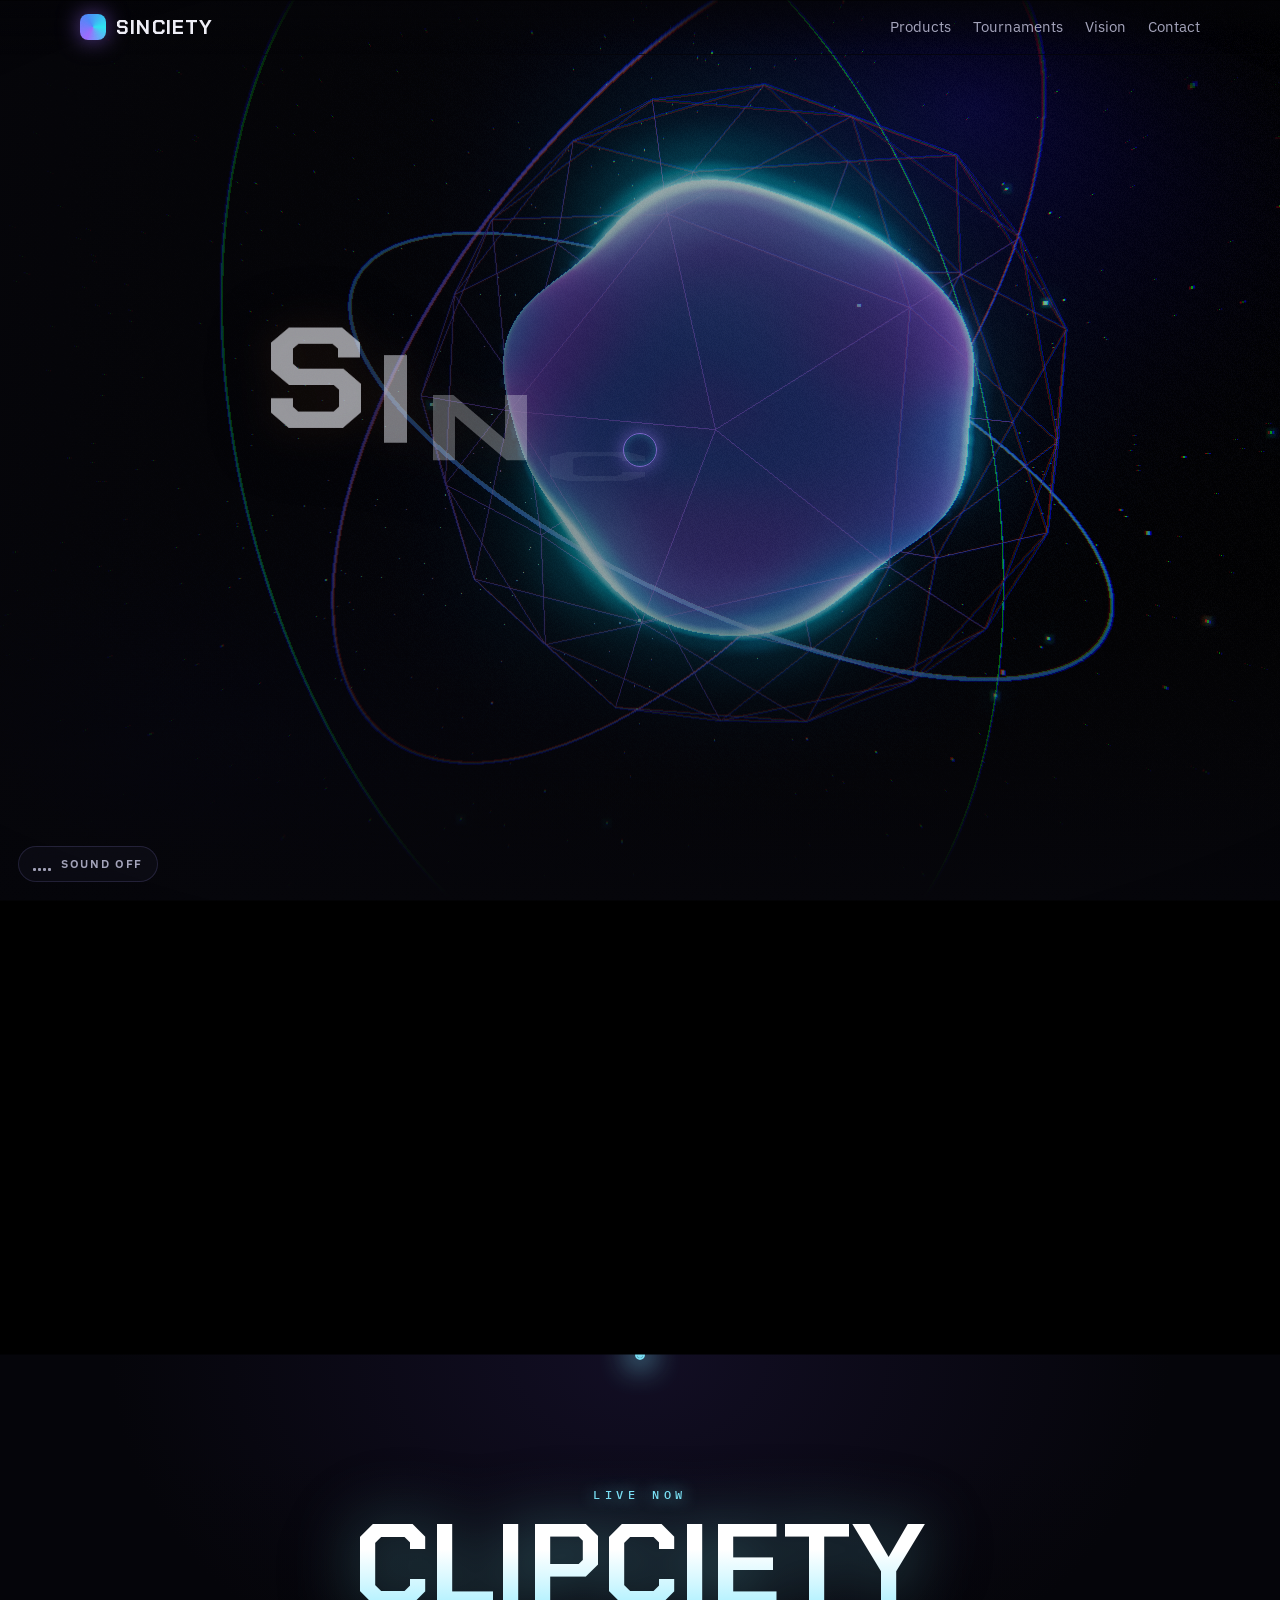
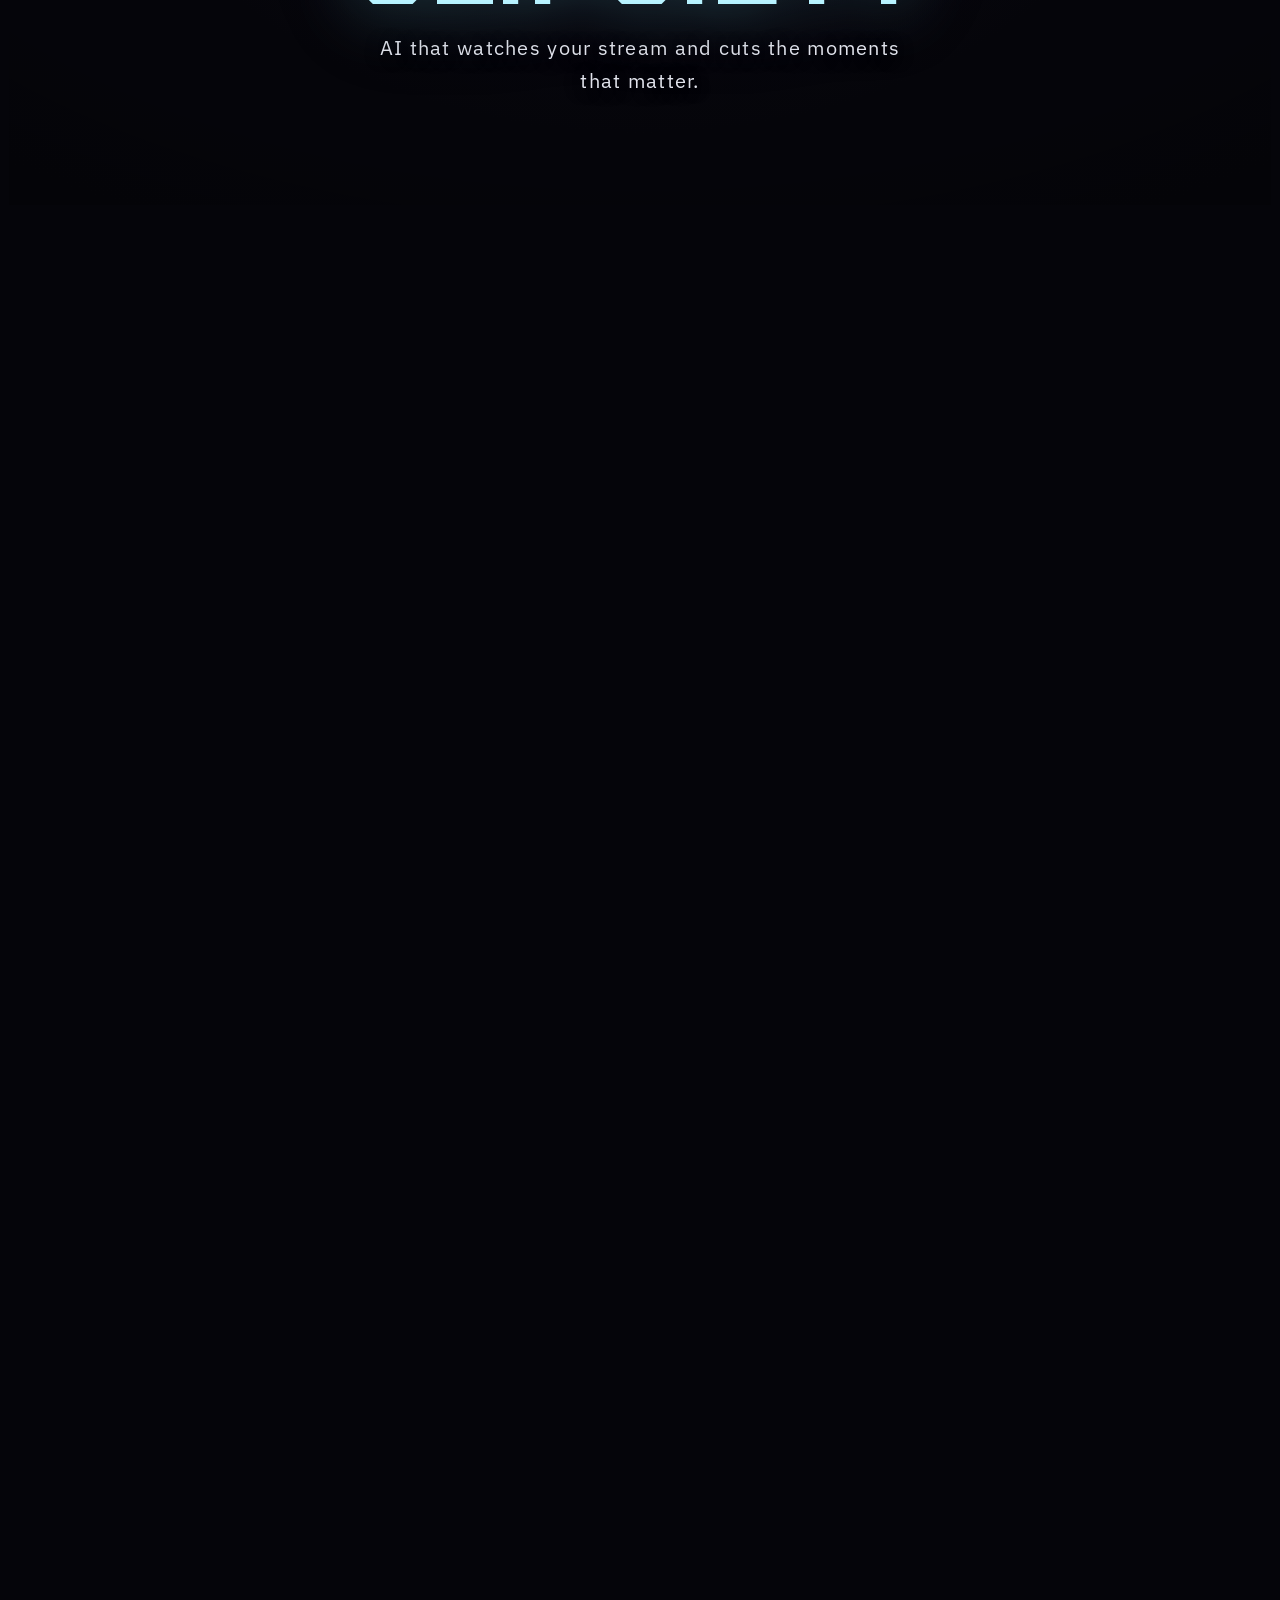
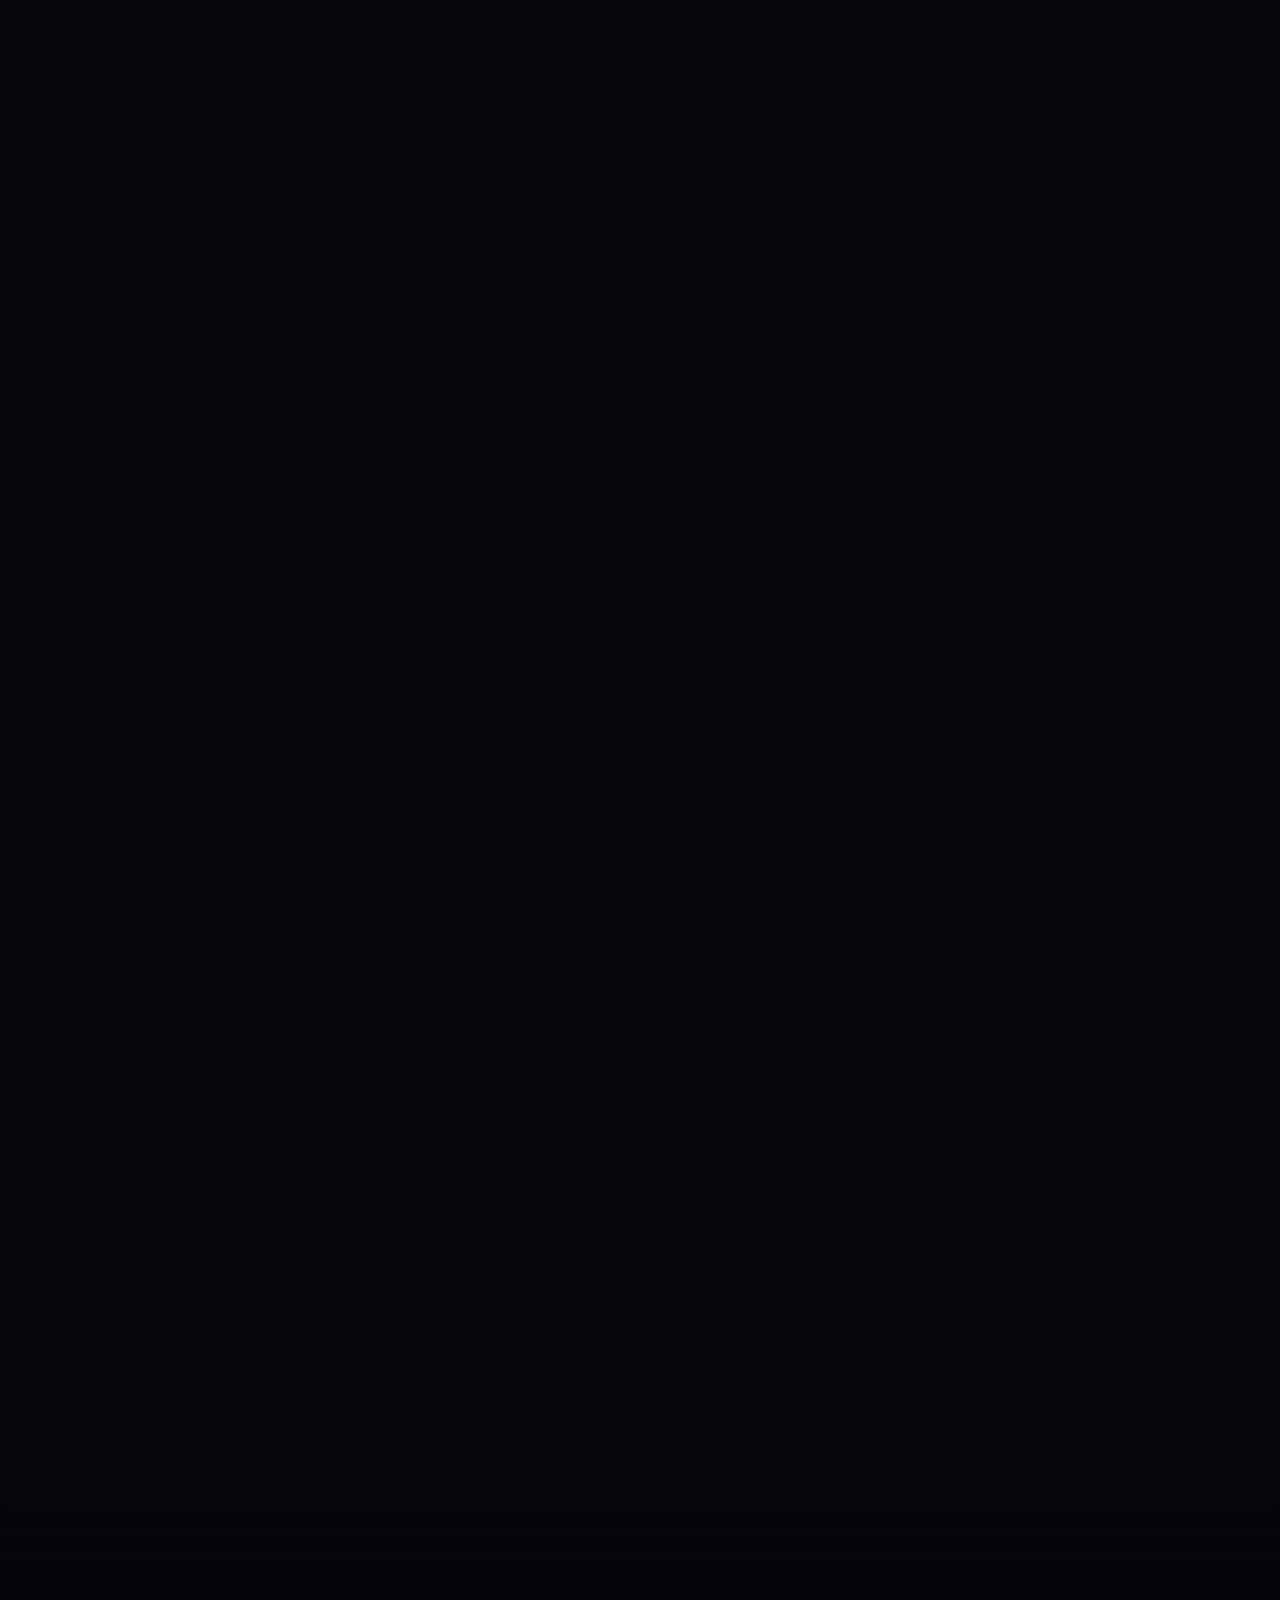
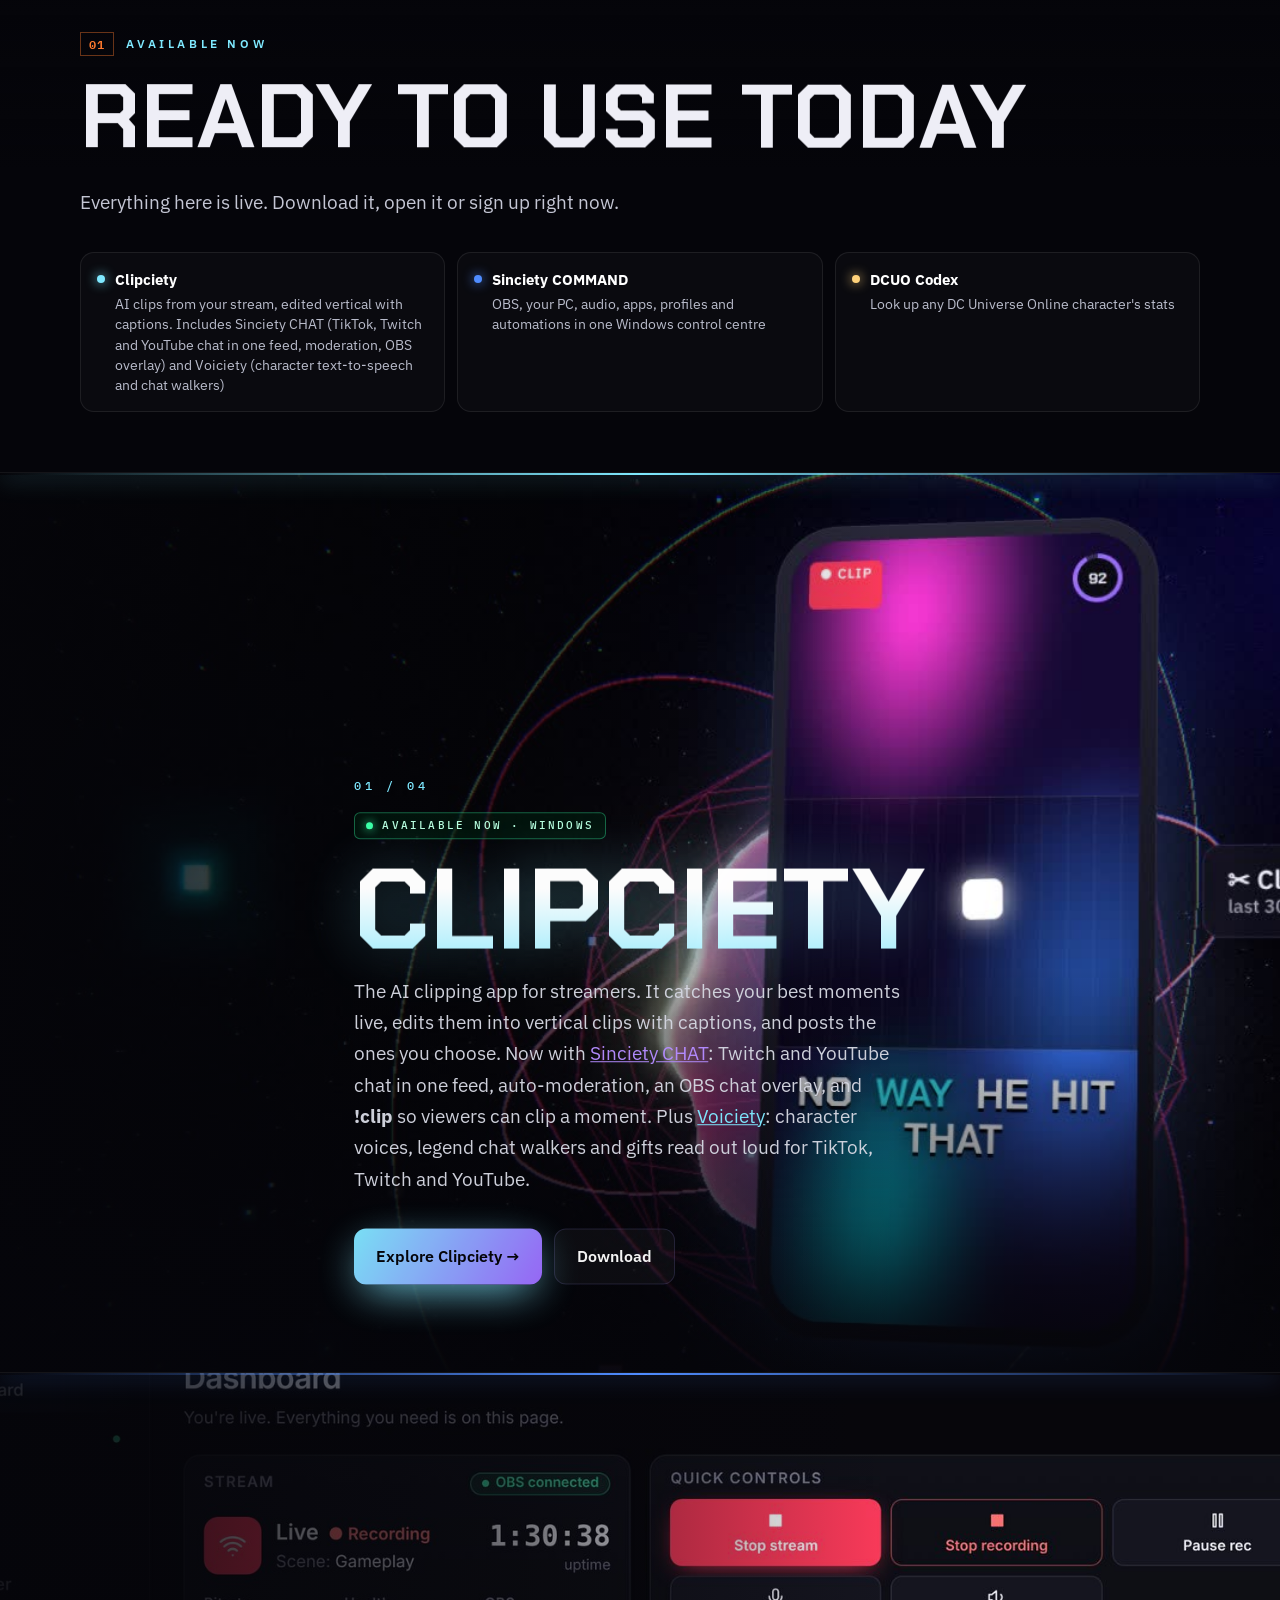
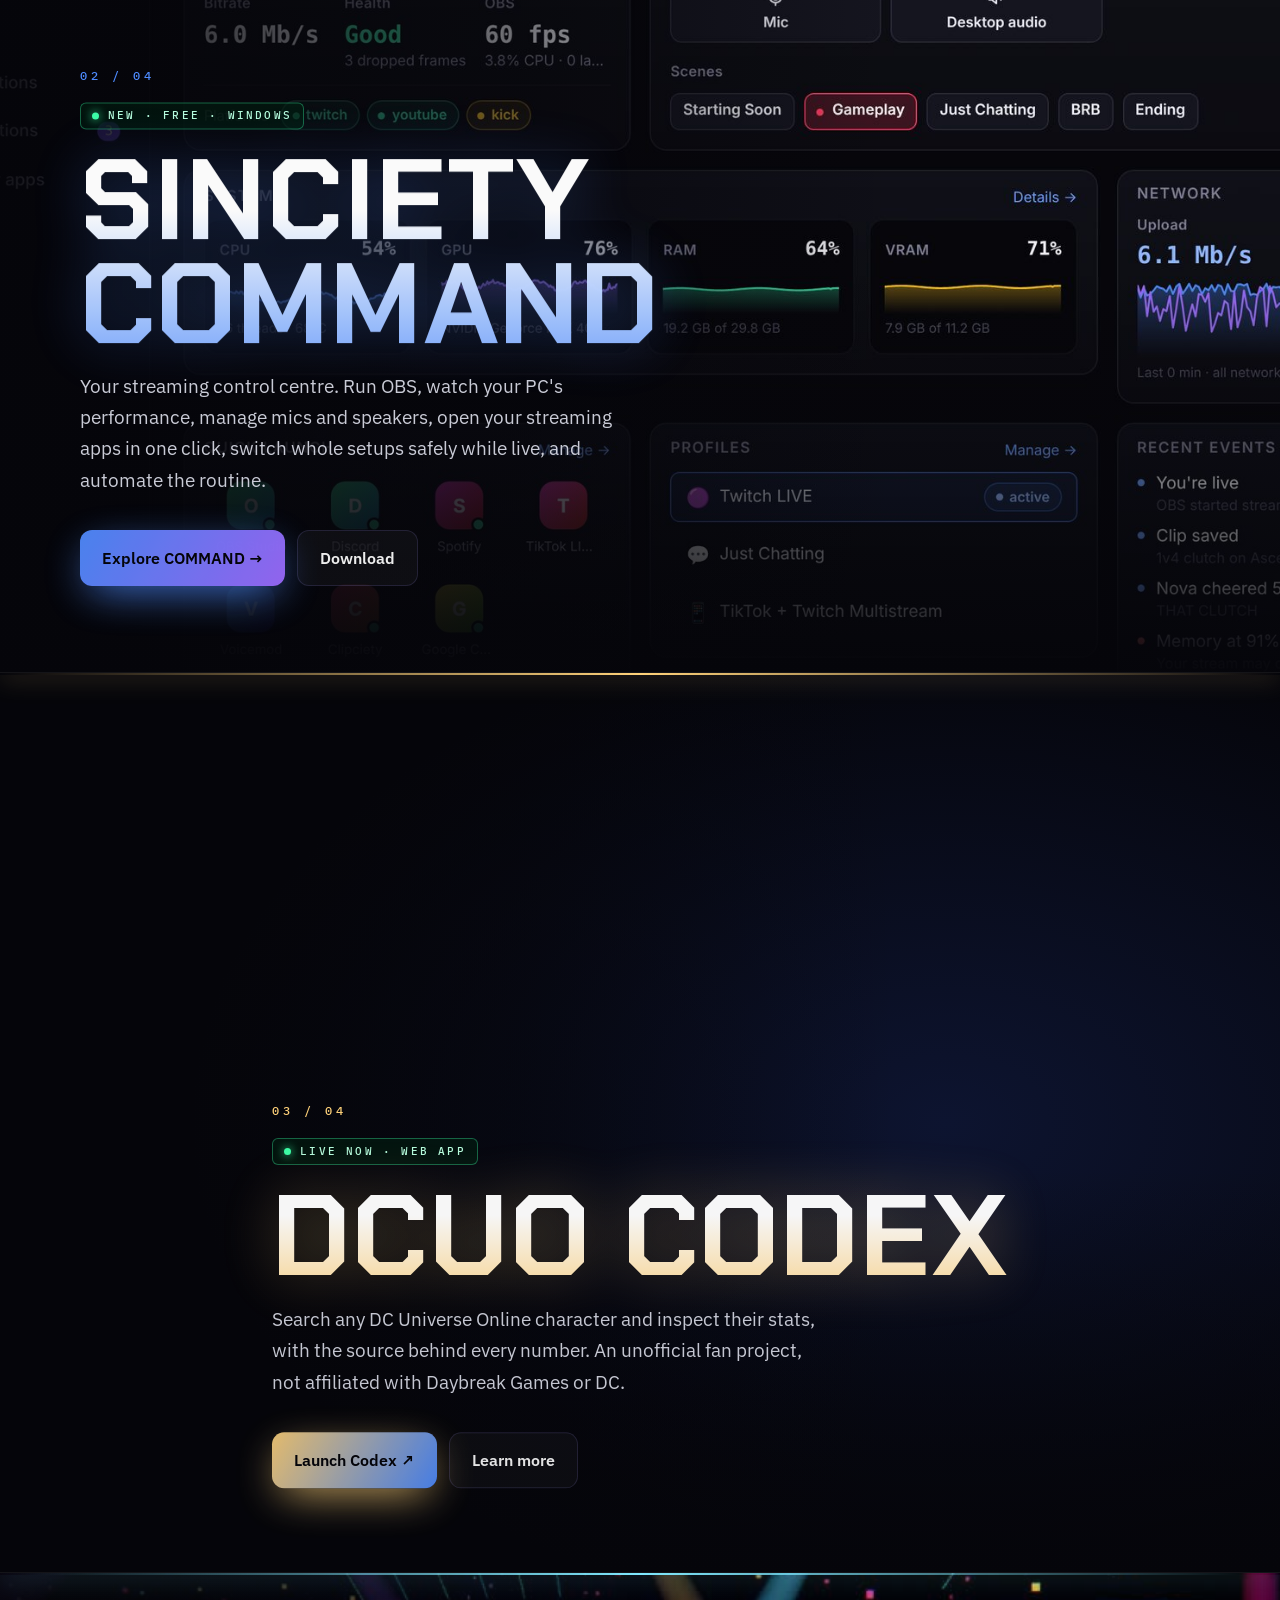
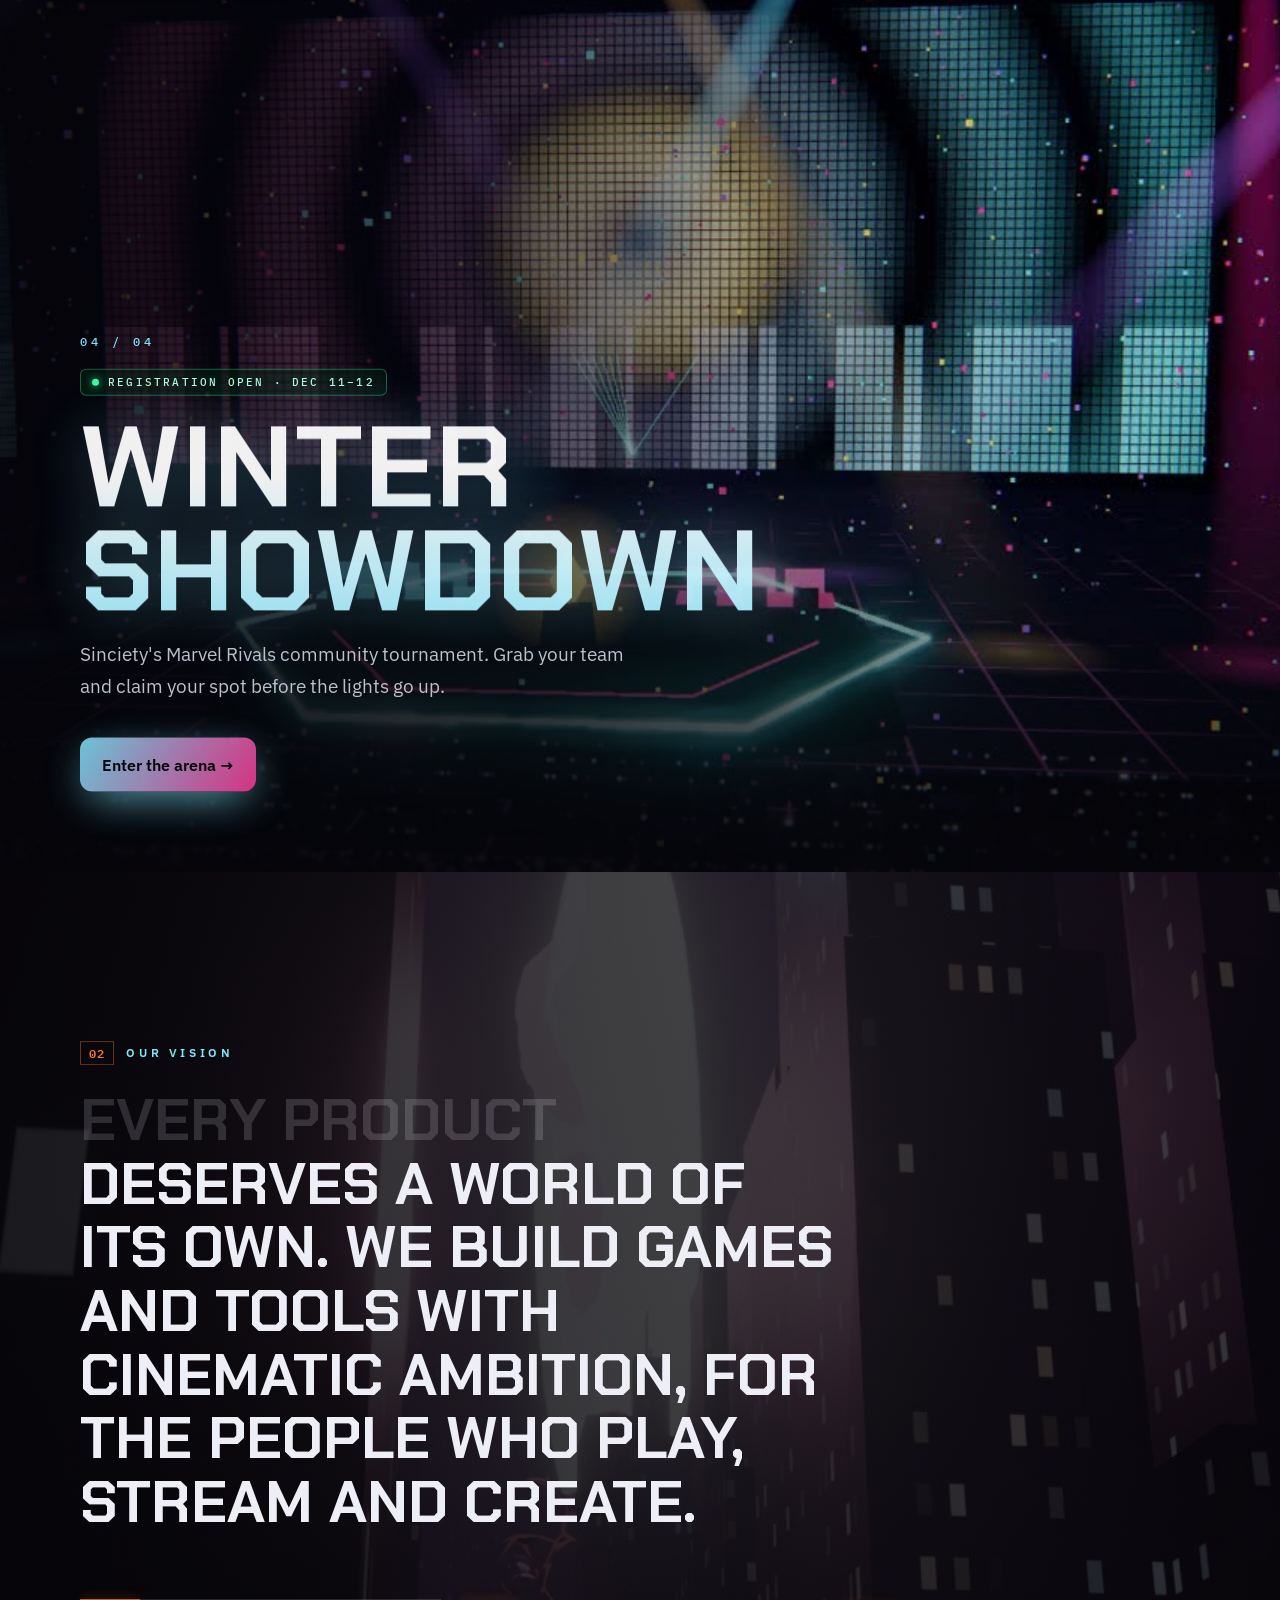
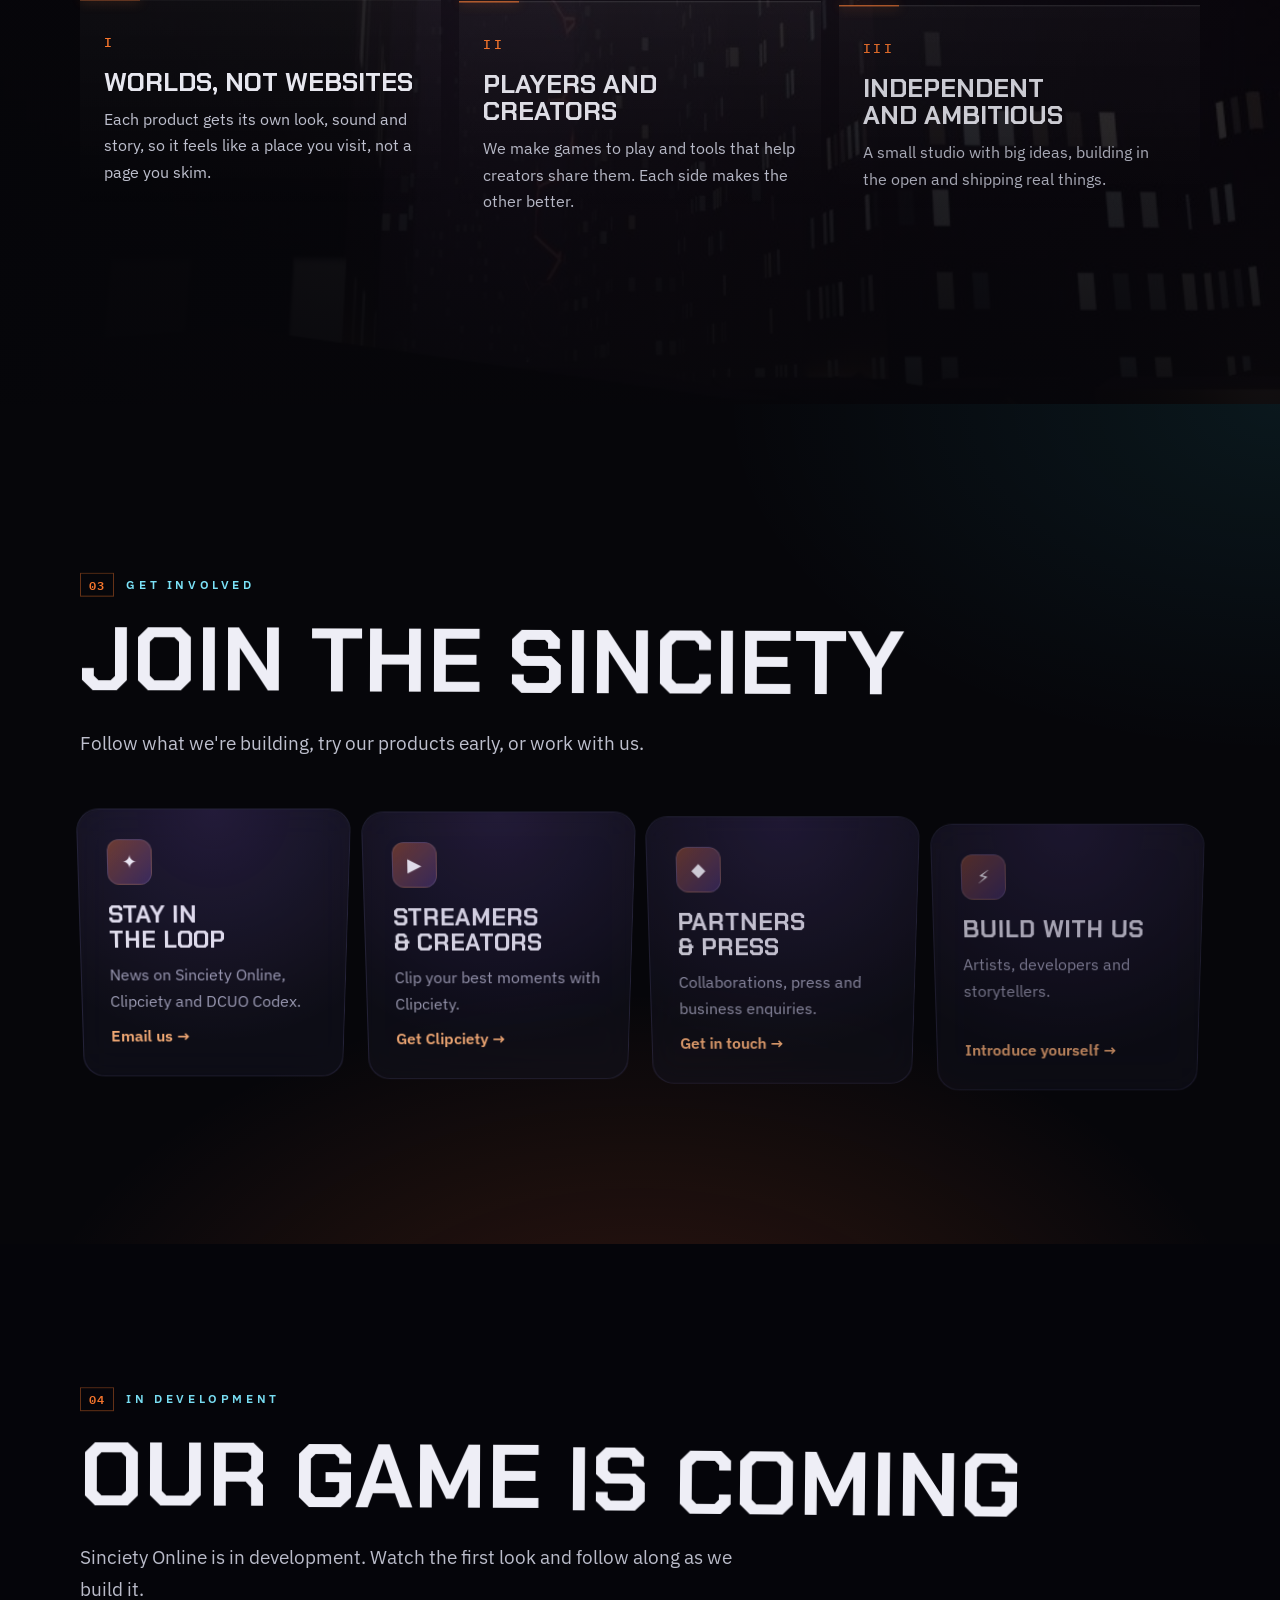
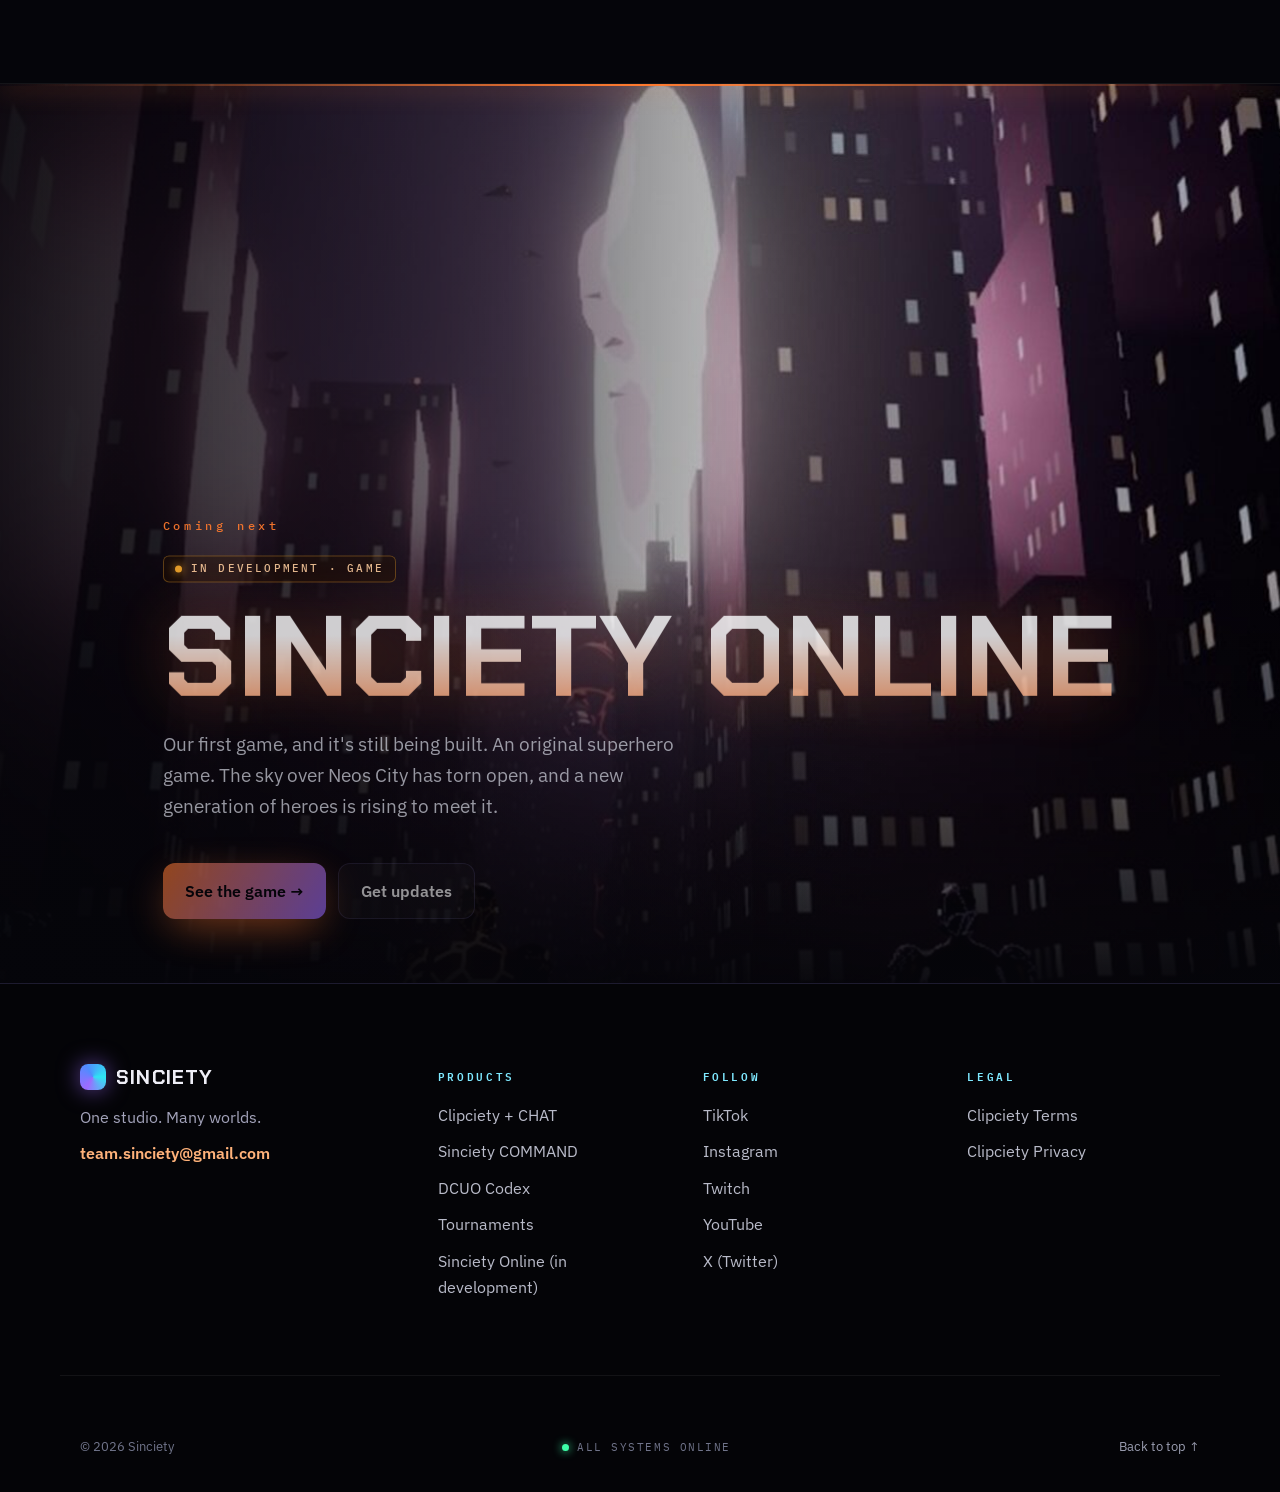
==== commit 2605c455: "Download buttons go straight to downloads.sinciety.org, no GitHub links Co-Authored-By: Claude Opus " ====
--- a/index.html
+++ b/index.html
@@ -98,7 +98,7 @@
             <div class="u-status live"><i></i>Available now · Windows</div>
             <h3 id="p2">Clipciety</h3>
             <p>The AI clipping app for streamers. It catches your best moments live, edits them into vertical clips with captions, and posts the ones you choose. Now with <a href="clipciety/#chat" style="color:#b48cff">Sinciety CHAT</a>: Twitch and YouTube chat in one feed, auto-moderation, an OBS chat overlay, and <b>!clip</b> so viewers can clip a moment. Plus <a href="clipciety/voiciety.html" style="color:#7fe9ff">Voiciety</a>: character voices, legend chat walkers and gifts read out loud for TikTok, Twitch and YouTube.</p>
-            <div class="actions"><a class="btn h-btn" href="clipciety/">Explore Clipciety →</a><a class="btn ghost" href="https://github.com/brownnahj30-commits/streammind-releases/releases/latest">Download</a></div>
+            <div class="actions"><a class="btn h-btn" href="clipciety/">Explore Clipciety →</a><a class="btn ghost" href="https://downloads.sinciety.org/clipciety">Download</a></div>
           </div>
         </article>
 
@@ -110,7 +110,7 @@
             <div class="u-status live"><i></i>New · Free · Windows</div>
             <h3 id="pcmd">Sinciety COMMAND</h3>
             <p>Your streaming control centre. Run OBS, watch your PC's performance, manage mics and speakers, open your streaming apps in one click, switch whole setups safely while live, and automate the routine.</p>
-            <div class="actions"><a class="btn h-btn" href="command/">Explore COMMAND →</a><a class="btn ghost" href="https://github.com/brownnahj30-commits/streammind-releases/releases/download/command-v0.1.1/Sinciety.COMMAND_0.1.1_x64-setup.exe">Download</a></div>
+            <div class="actions"><a class="btn h-btn" href="command/">Explore COMMAND →</a><a class="btn ghost" href="https://downloads.sinciety.org/command">Download</a></div>
           </div>
         </article>
 
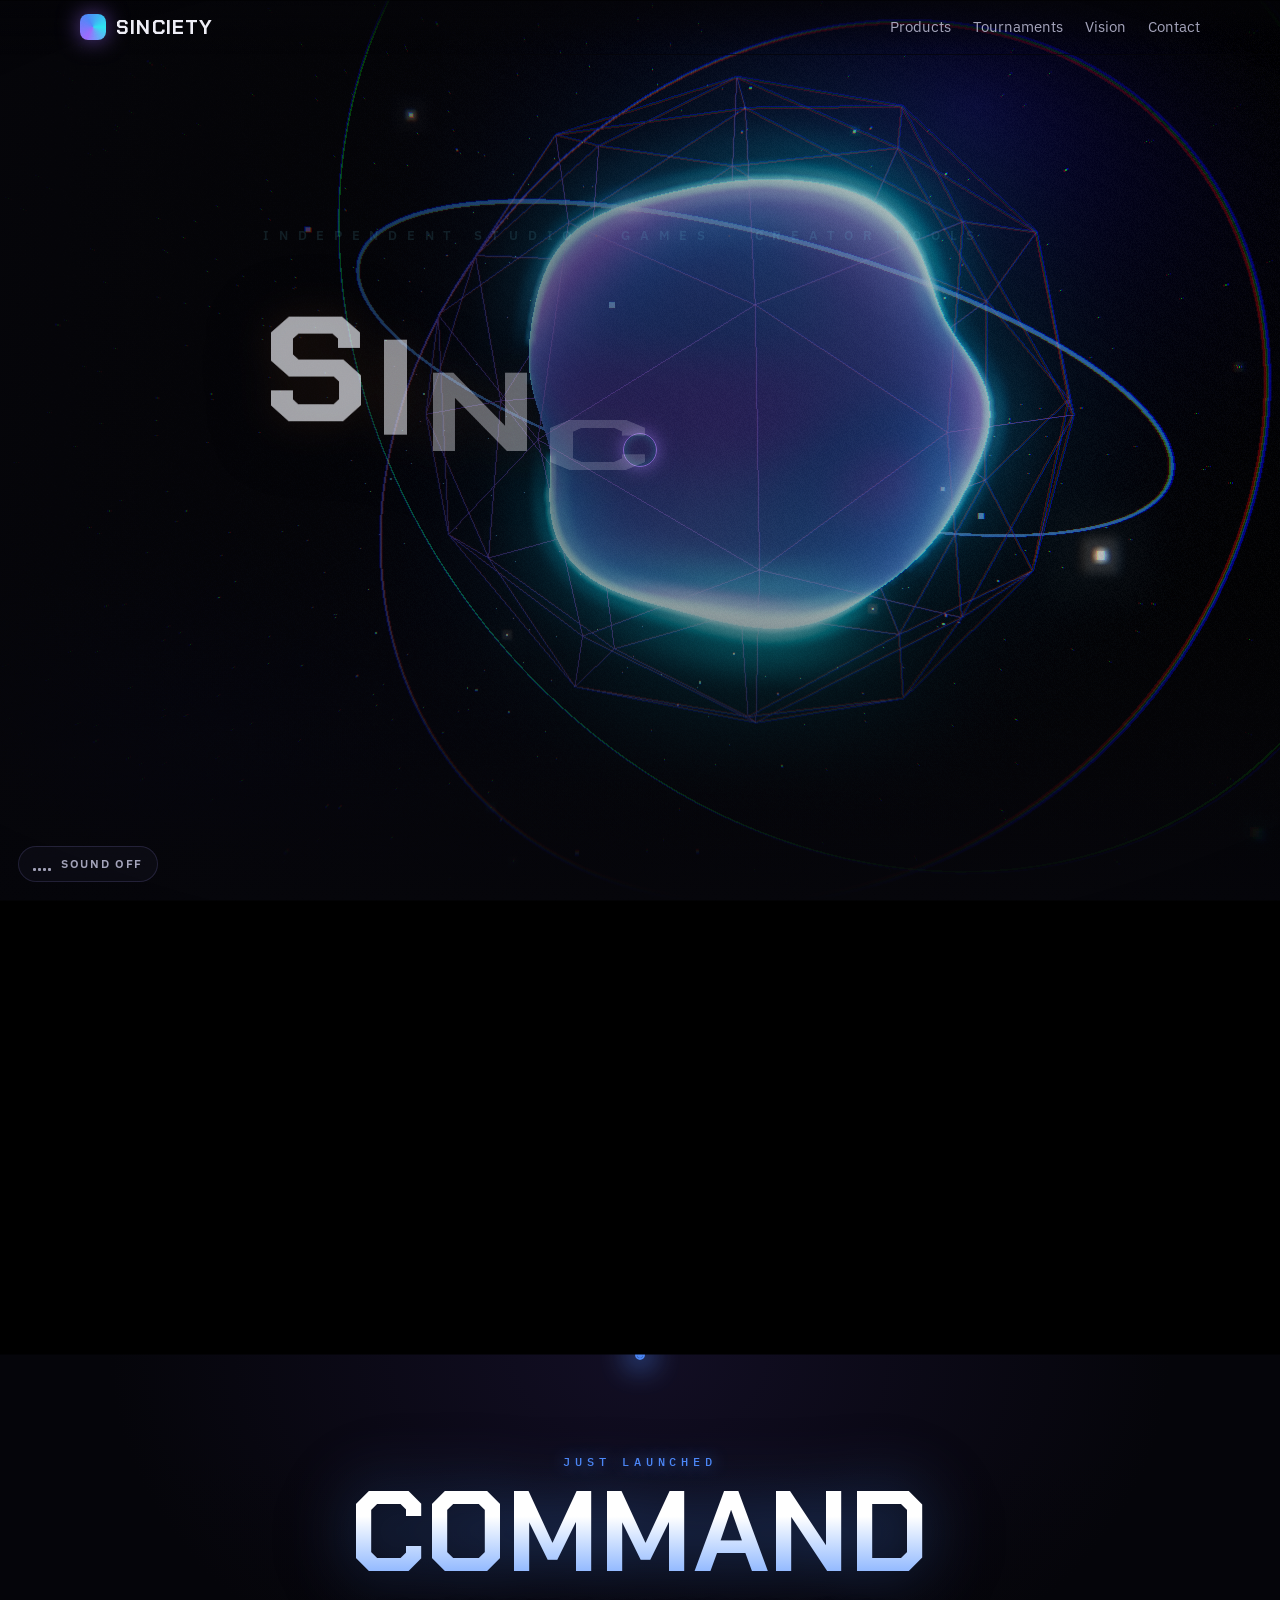
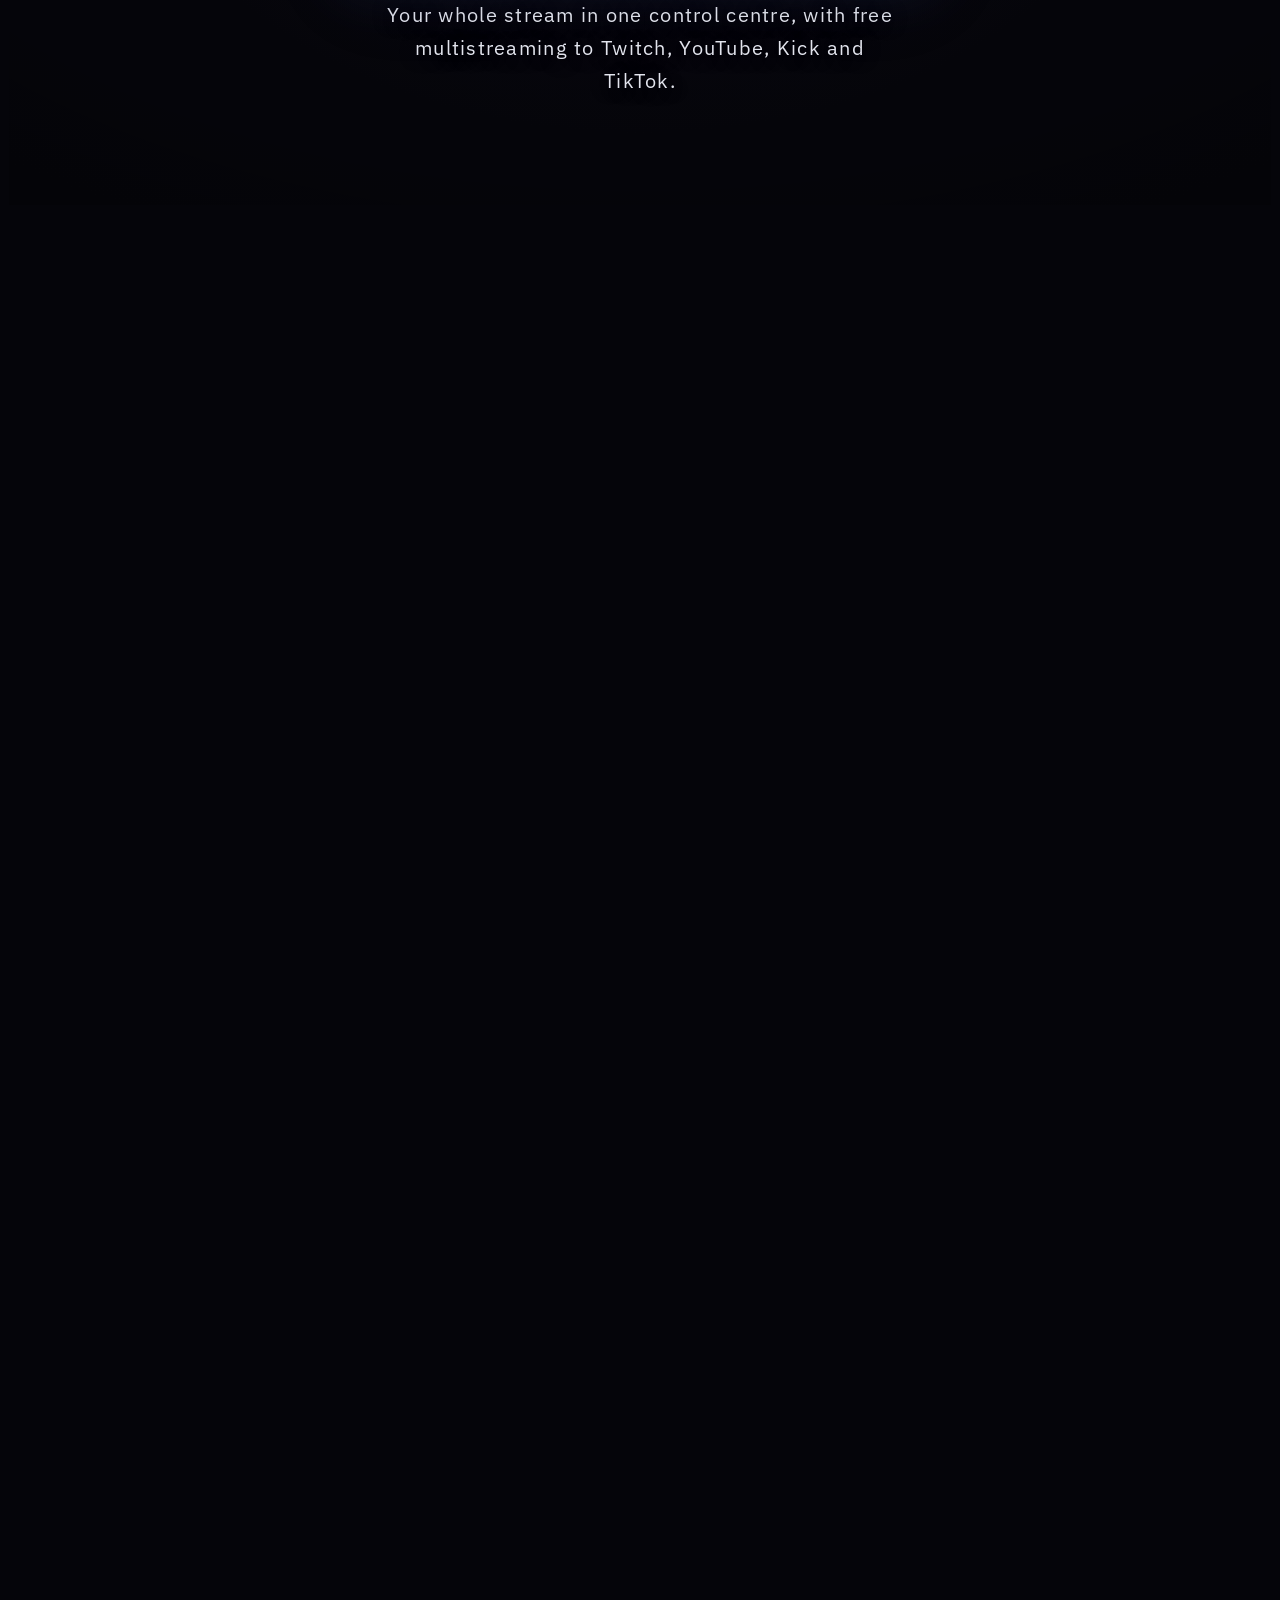
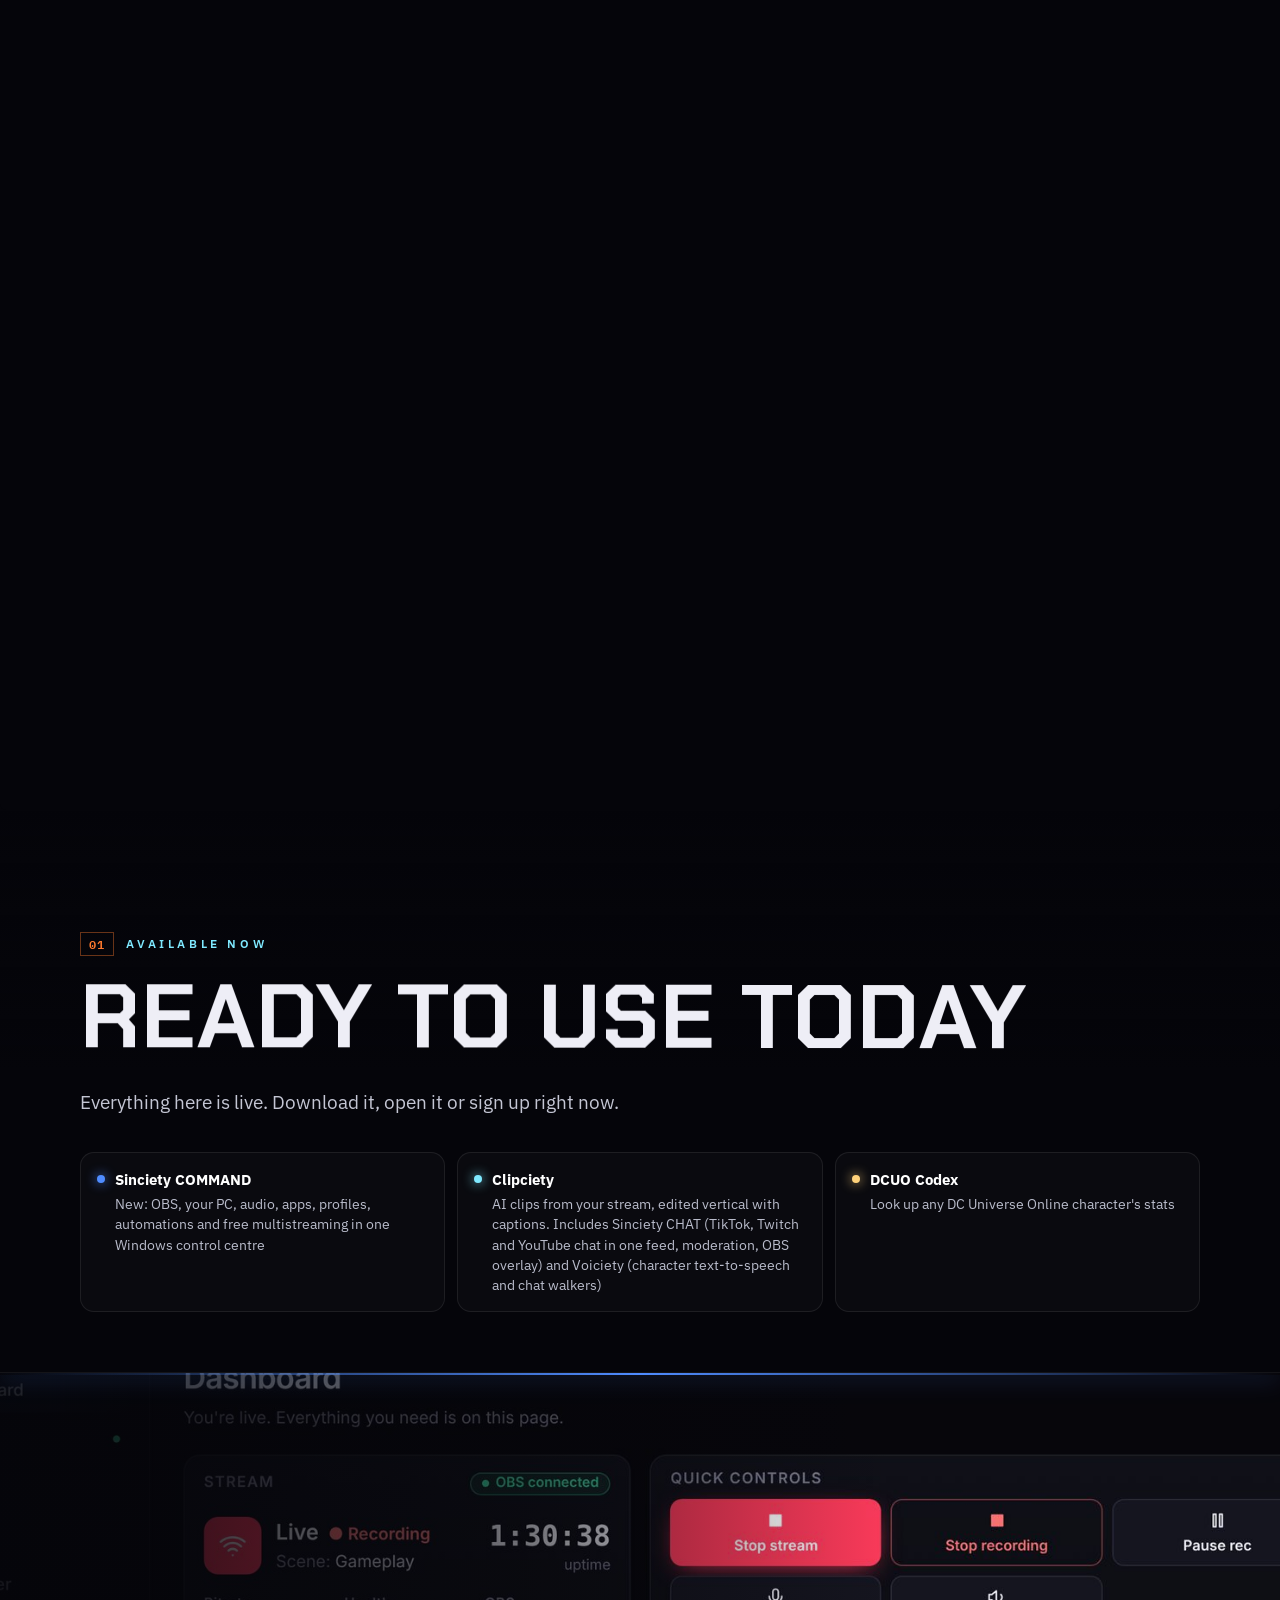
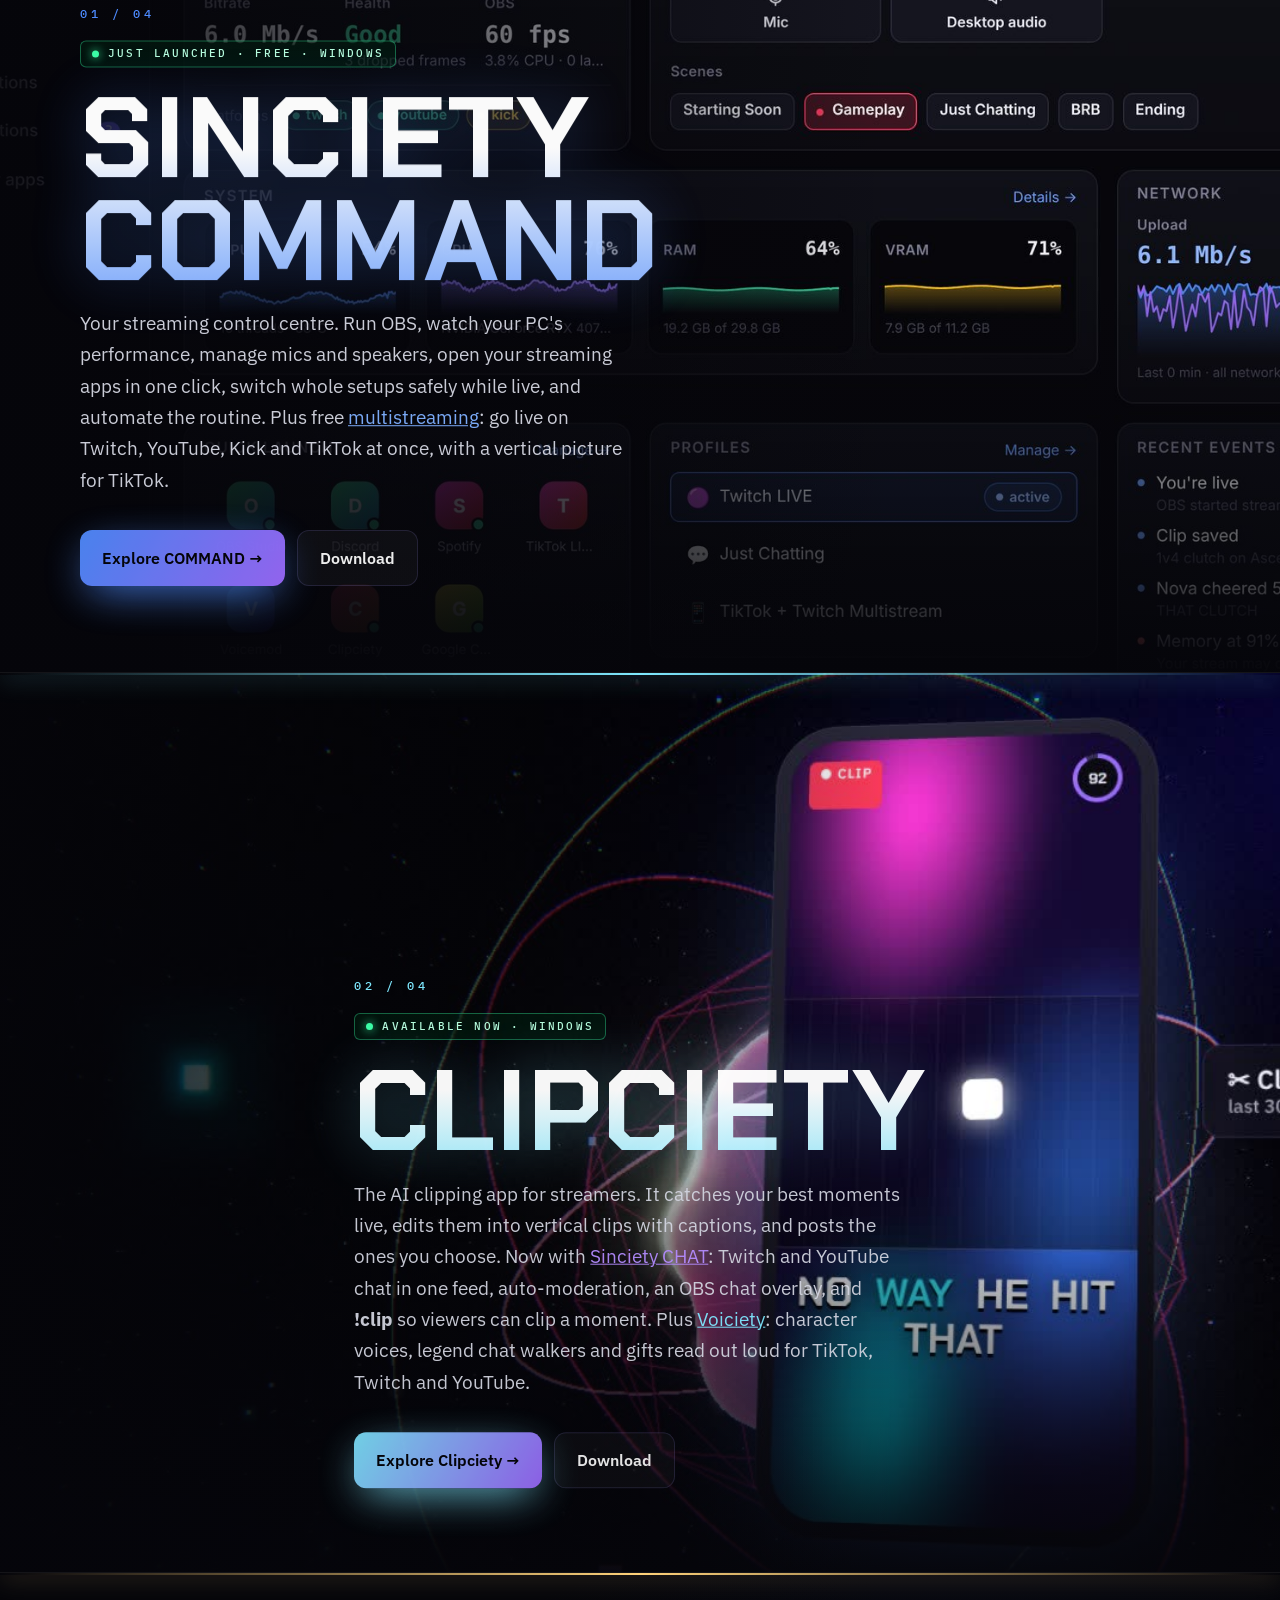
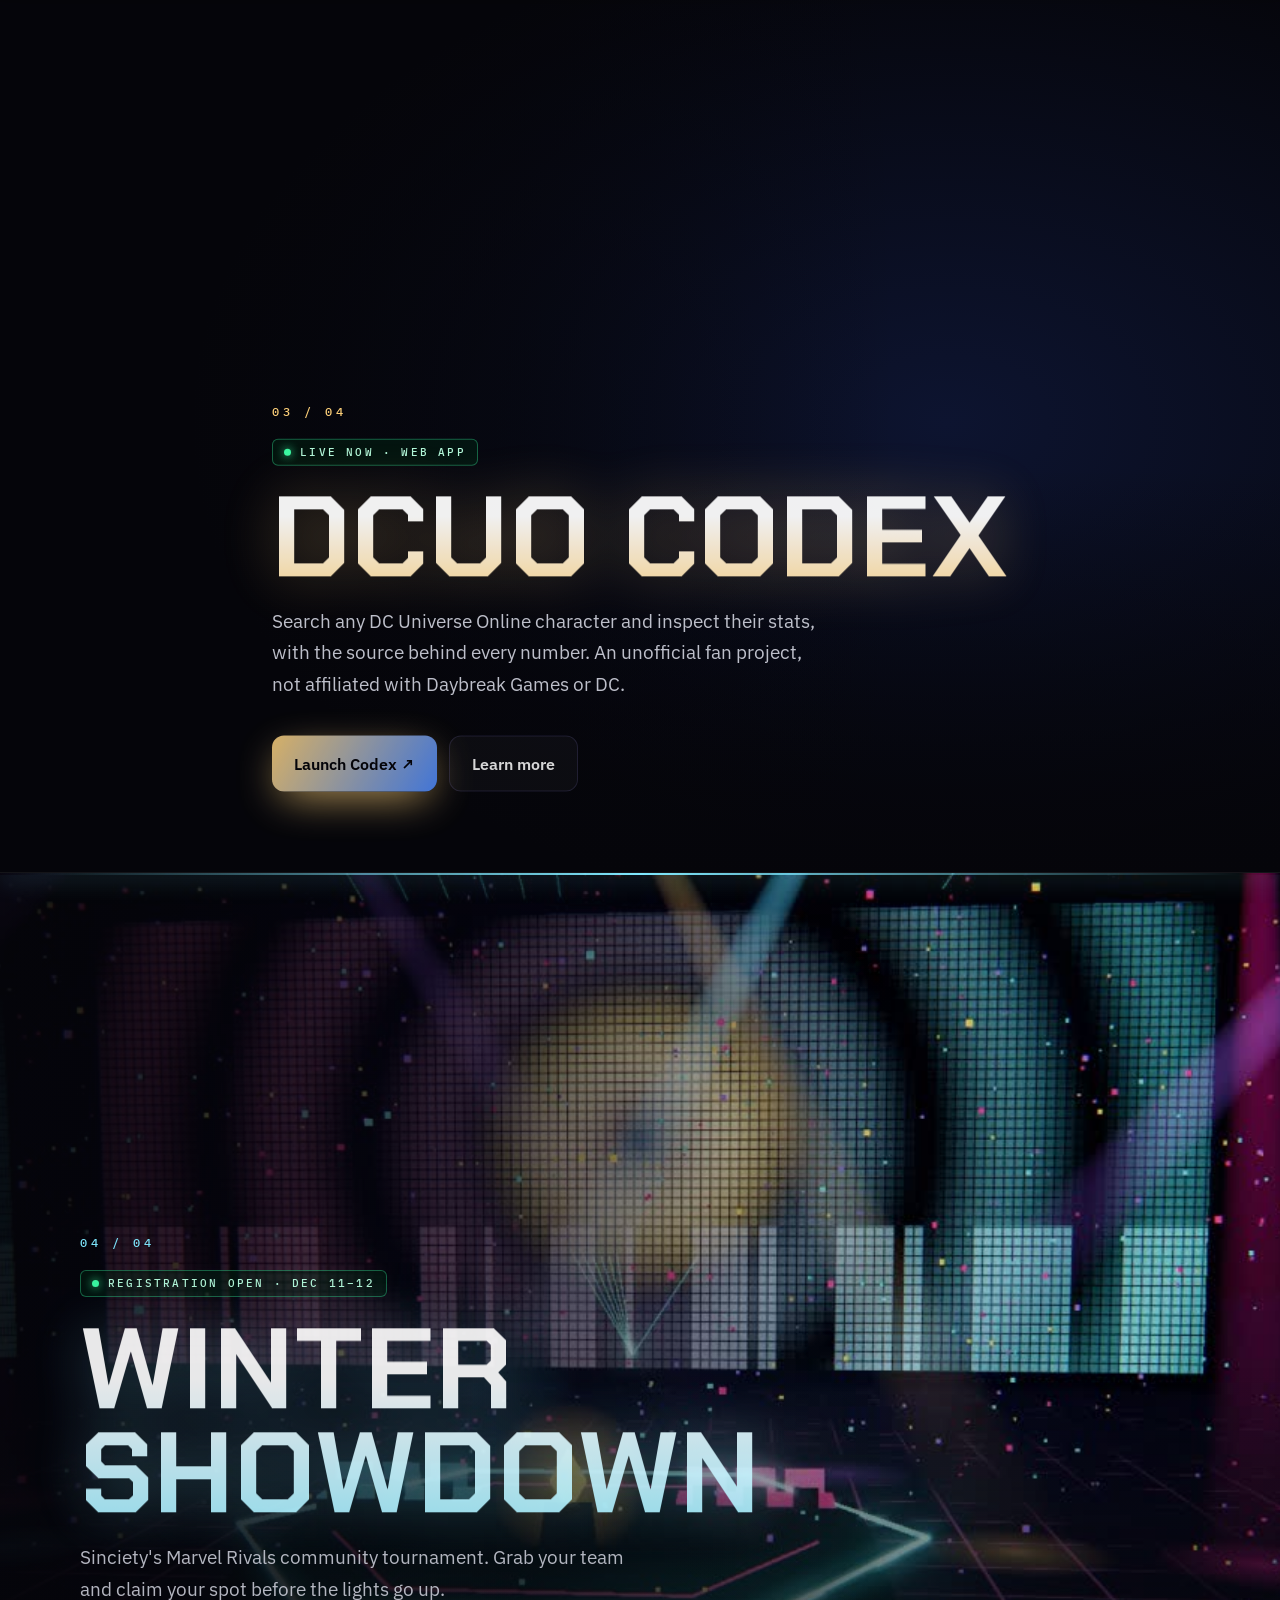
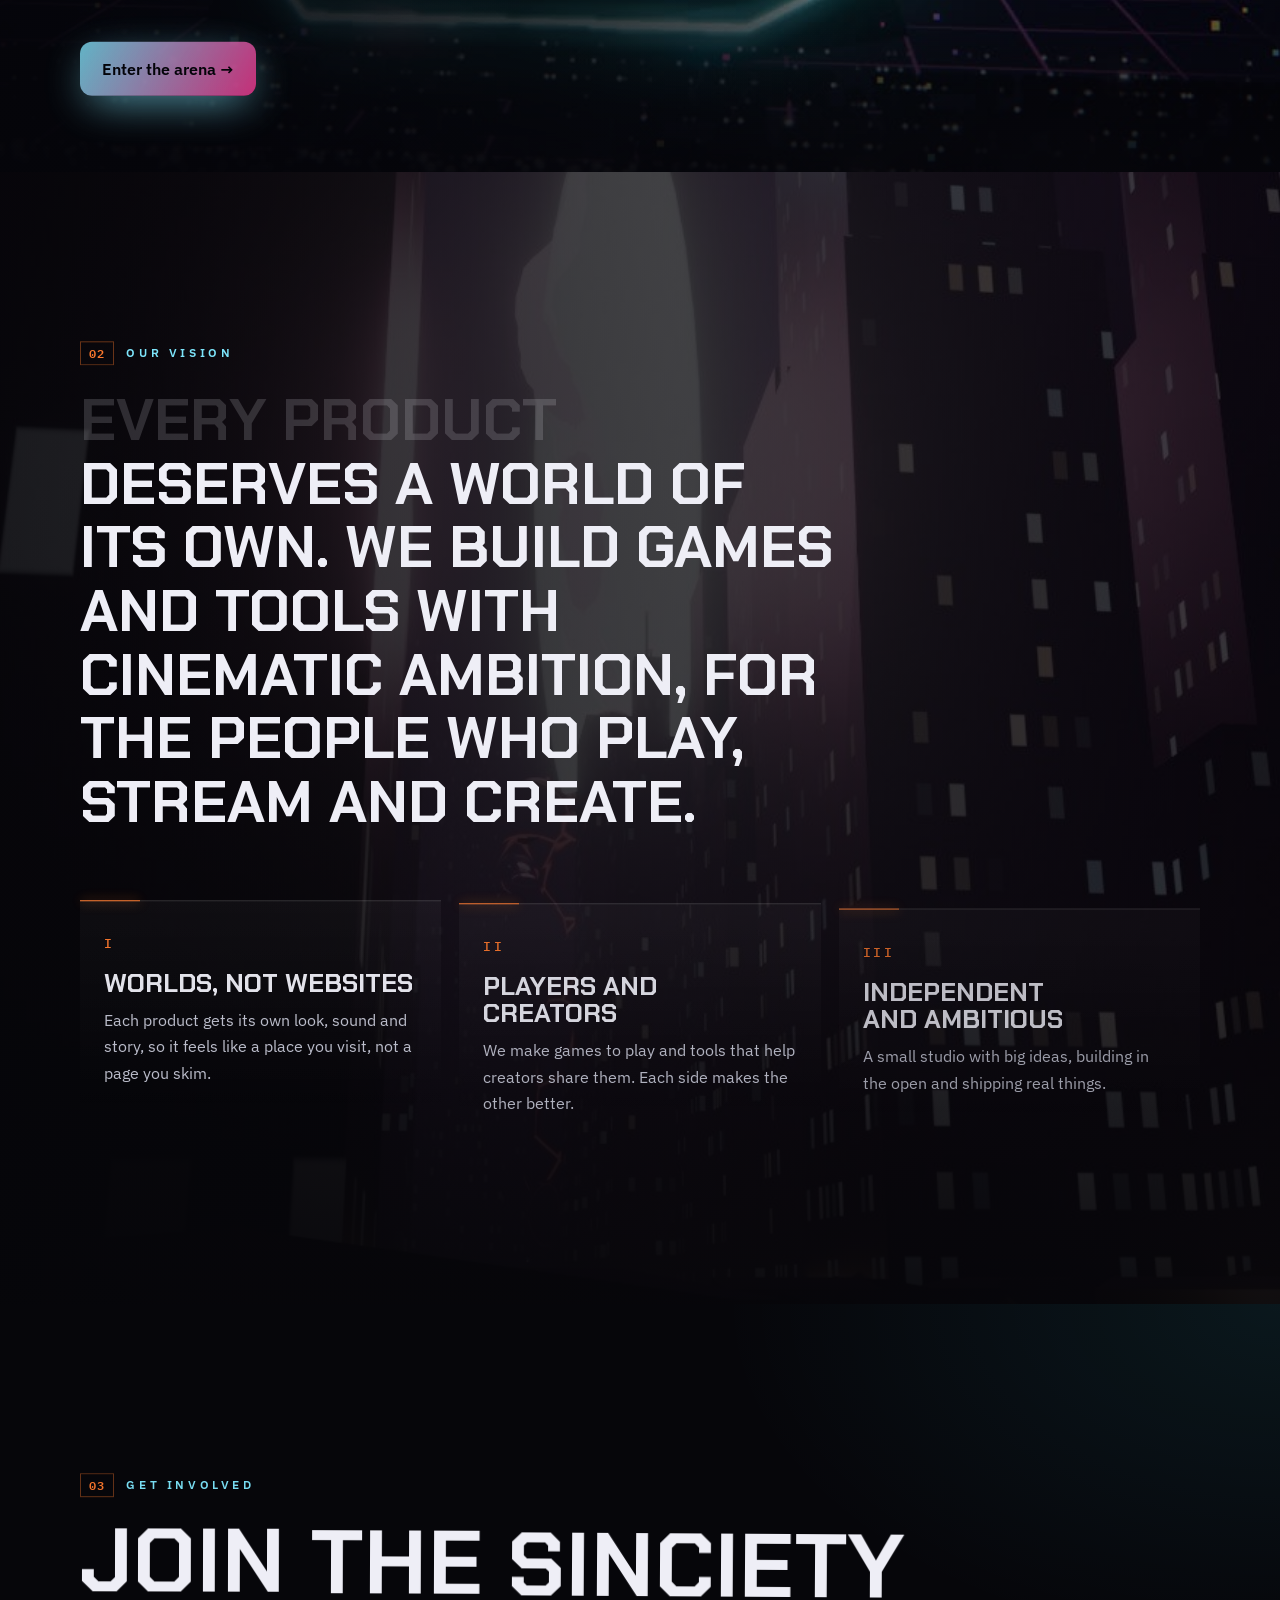
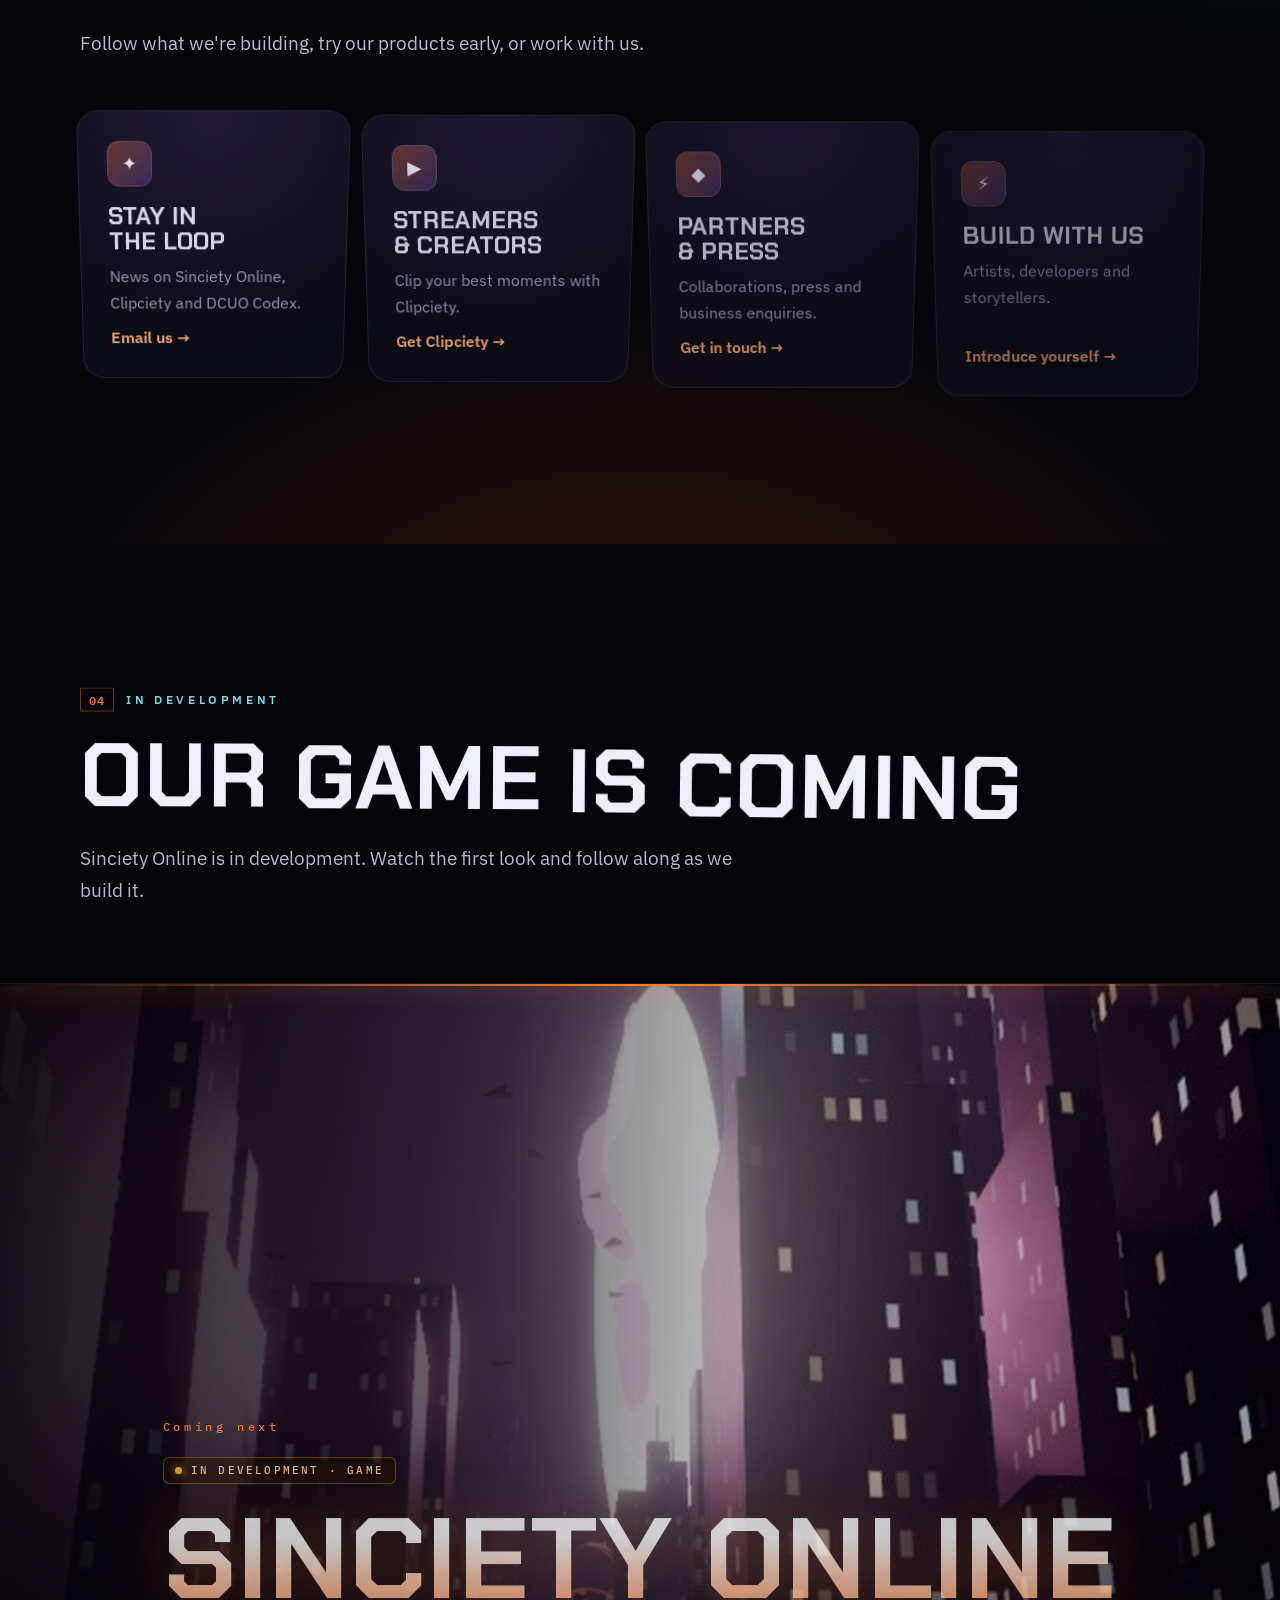
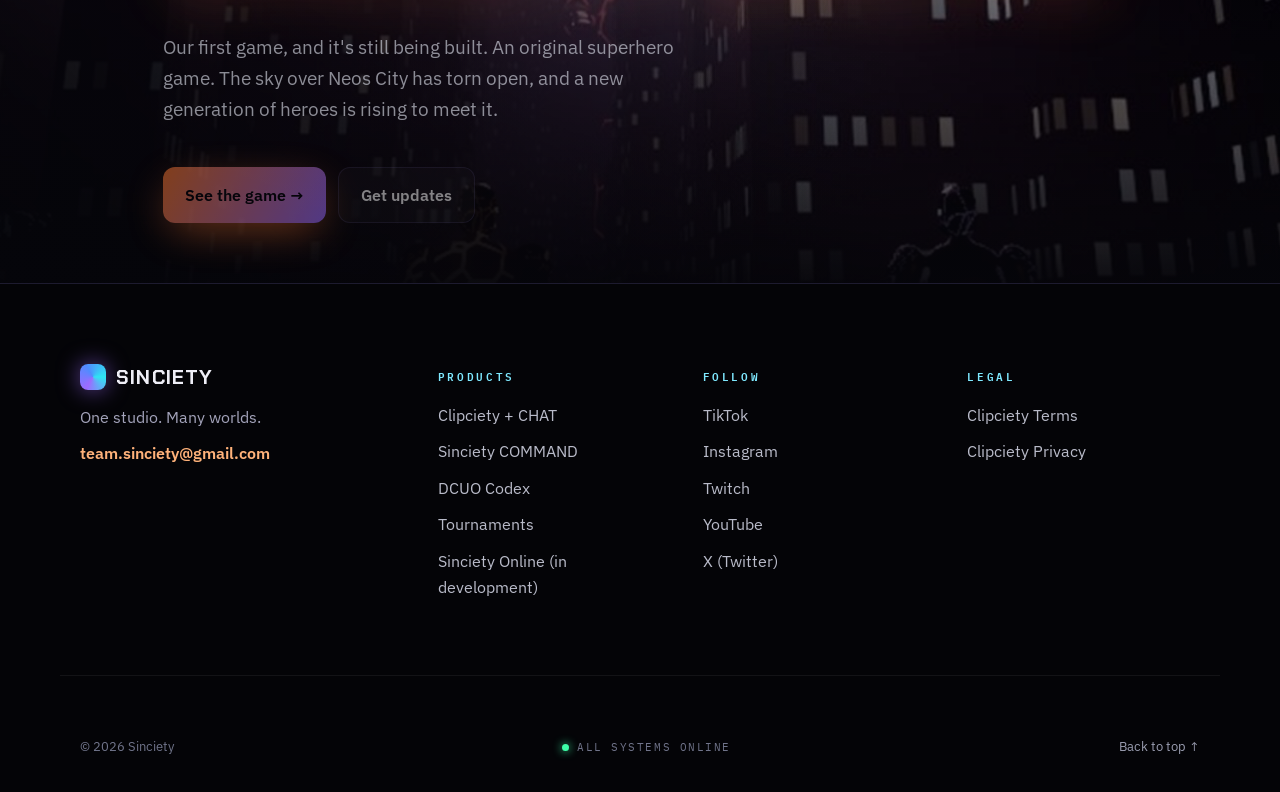
==== commit fac20cdc: "Home page: Sinciety COMMAND leads the scroll dive and the product panels COMMAND is our newest relea" ====
--- a/index.html
+++ b/index.html
@@ -57,6 +57,7 @@
     <!-- ================= PORTAL DIVE: scroll through every world ================= -->
     <section class="h-dive" aria-label="A dive through every Sinciety world">
       <div class="h-dive-stage">
+        <div class="h-dive-world h-dive-cmd" style="--c:#4f8cff" data-label="Sinciety COMMAND"><img src="assets/media/command/dash.jpg" alt="" loading="lazy" decoding="async"></div>
         <div class="h-dive-world" style="--c:#7fe9ff" data-label="Clipciety"><video muted loop playsinline preload="none" poster="assets/media/clipciety-card.jpg" data-desktop="assets/media/clipciety-loop.mp4" data-mobile="assets/media/clipciety-loop.mp4"></video></div>
         <div class="h-dive-world h-dive-census" style="--c:#ffd27a" data-label="DCUO Codex"><canvas></canvas></div>
         <div class="h-dive-world" style="--c:#ff3d9a" data-label="Tournaments"><video muted loop playsinline preload="none" poster="assets/media/arena-poster.jpg" data-desktop="assets/media/arena.mp4" data-mobile="assets/media/arena-m.mp4"></video></div>
@@ -64,6 +65,7 @@
         <div class="h-dive-ring" aria-hidden="true"></div>
         <div class="h-dive-shade" aria-hidden="true"></div>
         <ol class="h-dive-caps">
+          <li style="--c:#4f8cff"><b>Just launched</b><strong>COMMAND</strong><span>Your whole stream in one control centre, with free multistreaming to Twitch, YouTube, Kick and TikTok.</span></li>
           <li style="--c:#7fe9ff"><b>Live now</b><strong>Clipciety</strong><span>AI that watches your stream and cuts the moments that matter.</span></li>
           <li style="--c:#ffd27a"><b>Live now</b><strong>DCUO Codex</strong><span>Every hero, every stat, live from the census.</span></li>
           <li style="--c:#ff3d9a"><b>Registration open</b><strong>Tournaments</strong><span>The arena where the community competes.</span></li>
@@ -80,13 +82,25 @@
         <h2 id="products-h" class="u-title" data-words>Ready to use today</h2>
         <p class="u-lede">Everything here is live. Download it, open it or sign up right now.</p>
         <ul class="h-shipped" aria-label="What's live">
+          <li style="--c:#4f8cff"><b>Sinciety COMMAND</b>New: OBS, your PC, audio, apps, profiles, automations and free multistreaming in one Windows control centre</li>
           <li style="--c:#7fe9ff"><b>Clipciety</b>AI clips from your stream, edited vertical with captions. Includes Sinciety CHAT (TikTok, Twitch and YouTube chat in one feed, moderation, OBS overlay) and Voiciety (character text-to-speech and chat walkers)</li>
-          <li style="--c:#4f8cff"><b>Sinciety COMMAND</b>OBS, your PC, audio, apps, profiles and automations in one Windows control centre</li>
           <li style="--c:#ffd27a"><b>DCUO Codex</b>Look up any DC Universe Online character's stats</li>
         </ul>
       </div>
 
       <div class="h-stack">
+        <article class="h-panel h-panel-cmd" style="--c:#4f8cff; --c2:#9d6bff" aria-labelledby="pcmd">
+          <div class="h-media"><img src="assets/media/command/dash.jpg" alt="" loading="lazy" decoding="async" style="object-position:0 0"></div>
+          <div class="h-panel-shade"></div>
+          <div class="wrap h-panel-copy">
+            <div class="h-index">01 / 04</div>
+            <div class="u-status live"><i></i>Just launched · Free · Windows</div>
+            <h3 id="pcmd">Sinciety COMMAND</h3>
+            <p>Your streaming control centre. Run OBS, watch your PC's performance, manage mics and speakers, open your streaming apps in one click, switch whole setups safely while live, and automate the routine. Plus free <a href="command/#multistream" style="color:#7fb0ff">multistreaming</a>: go live on Twitch, YouTube, Kick and TikTok at once, with a vertical picture for TikTok.</p>
+            <div class="actions"><a class="btn h-btn" href="command/">Explore COMMAND →</a><a class="btn ghost" href="https://downloads.sinciety.org/command">Download</a></div>
+          </div>
+        </article>
+
         <article class="h-panel" style="--c:#7fe9ff; --c2:#9d6bff" aria-labelledby="p2">
           <div class="h-media">
             <img src="assets/media/clipciety-card.jpg" alt="" loading="lazy" decoding="async">
@@ -94,7 +108,7 @@
           </div>
           <div class="h-panel-shade"></div>
           <div class="wrap h-panel-copy">
-            <div class="h-index">01 / 04</div>
+            <div class="h-index">02 / 04</div>
             <div class="u-status live"><i></i>Available now · Windows</div>
             <h3 id="p2">Clipciety</h3>
             <p>The AI clipping app for streamers. It catches your best moments live, edits them into vertical clips with captions, and posts the ones you choose. Now with <a href="clipciety/#chat" style="color:#b48cff">Sinciety CHAT</a>: Twitch and YouTube chat in one feed, auto-moderation, an OBS chat overlay, and <b>!clip</b> so viewers can clip a moment. Plus <a href="clipciety/voiciety.html" style="color:#7fe9ff">Voiciety</a>: character voices, legend chat walkers and gifts read out loud for TikTok, Twitch and YouTube.</p>
@@ -102,17 +116,6 @@
           </div>
         </article>
 
-        <article class="h-panel h-panel-cmd" style="--c:#4f8cff; --c2:#9d6bff" aria-labelledby="pcmd">
-          <div class="h-media"><img src="assets/media/command/dash.jpg" alt="" loading="lazy" decoding="async" style="object-position:0 0"></div>
-          <div class="h-panel-shade"></div>
-          <div class="wrap h-panel-copy">
-            <div class="h-index">02 / 04</div>
-            <div class="u-status live"><i></i>New · Free · Windows</div>
-            <h3 id="pcmd">Sinciety COMMAND</h3>
-            <p>Your streaming control centre. Run OBS, watch your PC's performance, manage mics and speakers, open your streaming apps in one click, switch whole setups safely while live, and automate the routine.</p>
-            <div class="actions"><a class="btn h-btn" href="command/">Explore COMMAND →</a><a class="btn ghost" href="https://downloads.sinciety.org/command">Download</a></div>
-          </div>
-        </article>
 
         <article class="h-panel h-panel-census" style="--c:#ffd27a; --c2:#4f8cff" aria-labelledby="p3">
           <div class="h-media"><canvas class="census-canvas" aria-hidden="true"></canvas></div>
--- a/styles.css
+++ b/styles.css
@@ -302,3 +302,17 @@
 .cinema::after { content: ""; position: absolute; inset: 0; pointer-events: none; border-radius: inherit; box-shadow: inset 0 0 80px rgba(0,0,0,.55); }
 .cinema.playing::after { display: none; }
 @media (max-width: 520px) { .cinema { border-radius: 16px; } .cinema-play { padding: 10px 16px 10px 10px; font-size: 14px; } .cinema-play b { width: 32px; height: 32px; } }
+
+/* Recommended specs table */
+.specs-wrap { margin-top: 40px; padding: 8px 20px; overflow-x: auto; }
+.specs { width: 100%; border-collapse: collapse; font-size: 15px; min-width: 560px; }
+.specs th, .specs td { padding: 14px 12px; border-bottom: 1px solid rgba(143,181,255,.12); text-align: left; vertical-align: top; }
+.specs tr:last-child td { border-bottom: 0; }
+.specs thead th { font-weight: 700; text-transform: uppercase; letter-spacing: .08em; font-size: 13px; color: #fff; }
+.specs td:first-child { color: var(--dim); white-space: nowrap; }
+@media (max-width: 600px) {
+  .specs-wrap { padding: 4px 10px; }
+  .specs { min-width: 0; font-size: 13px; }
+  .specs th, .specs td { padding: 10px 6px; }
+  .specs td:first-child { white-space: normal; }
+}
--- a/assets/hub.css
+++ b/assets/hub.css
@@ -60,7 +60,7 @@
 .h-dive.live { display: block; }
 .h-dive-stage { position: relative; height: 100vh; height: 100svh; min-height: 560px; overflow: hidden; isolation: isolate; background: radial-gradient(60% 60% at 50% 50%, #120e24, #05050a 70%); }
 .h-dive-world { position: absolute; inset: 0; clip-path: circle(0% at 50% 50%); will-change: clip-path, transform; }
-.h-dive-world video, .h-dive-world canvas { background: #05050a; position: absolute; inset: 0; width: 100%; height: 100%; object-fit: cover; display: block; }
+.h-dive-world video, .h-dive-world canvas, .h-dive-world img { background: #05050a; position: absolute; inset: 0; width: 100%; height: 100%; object-fit: cover; display: block; }
 .h-dive-census { background: radial-gradient(900px 600px at 50% 50%, #0d1430, #05050a 70%); }
 .h-dive-ring { position: absolute; left: 50%; top: 50%; width: 10px; height: 10px; border-radius: 50%; translate: -50% -50%; pointer-events: none; z-index: 2;
   border: 2px solid var(--rc, #fff); box-shadow: 0 0 30px 6px var(--rc, #fff), inset 0 0 30px 4px var(--rc, #fff); opacity: 0; }
@@ -80,3 +80,5 @@
 .h-shipped li::before { content: ""; position: absolute; left: 16px; top: 22px; width: 8px; height: 8px; border-radius: 50%; background: var(--c); box-shadow: 0 0 12px var(--c); }
 .h-shipped b { display: block; color: #fff; font-size: 15px; margin-bottom: 3px; }
 .h-next { padding-top: 140px; background: #05050a; }
+
+.h-dive-cmd img { object-position: 0 0; filter: brightness(.42) saturate(1.15) blur(1.5px); transform: scale(1.04); }
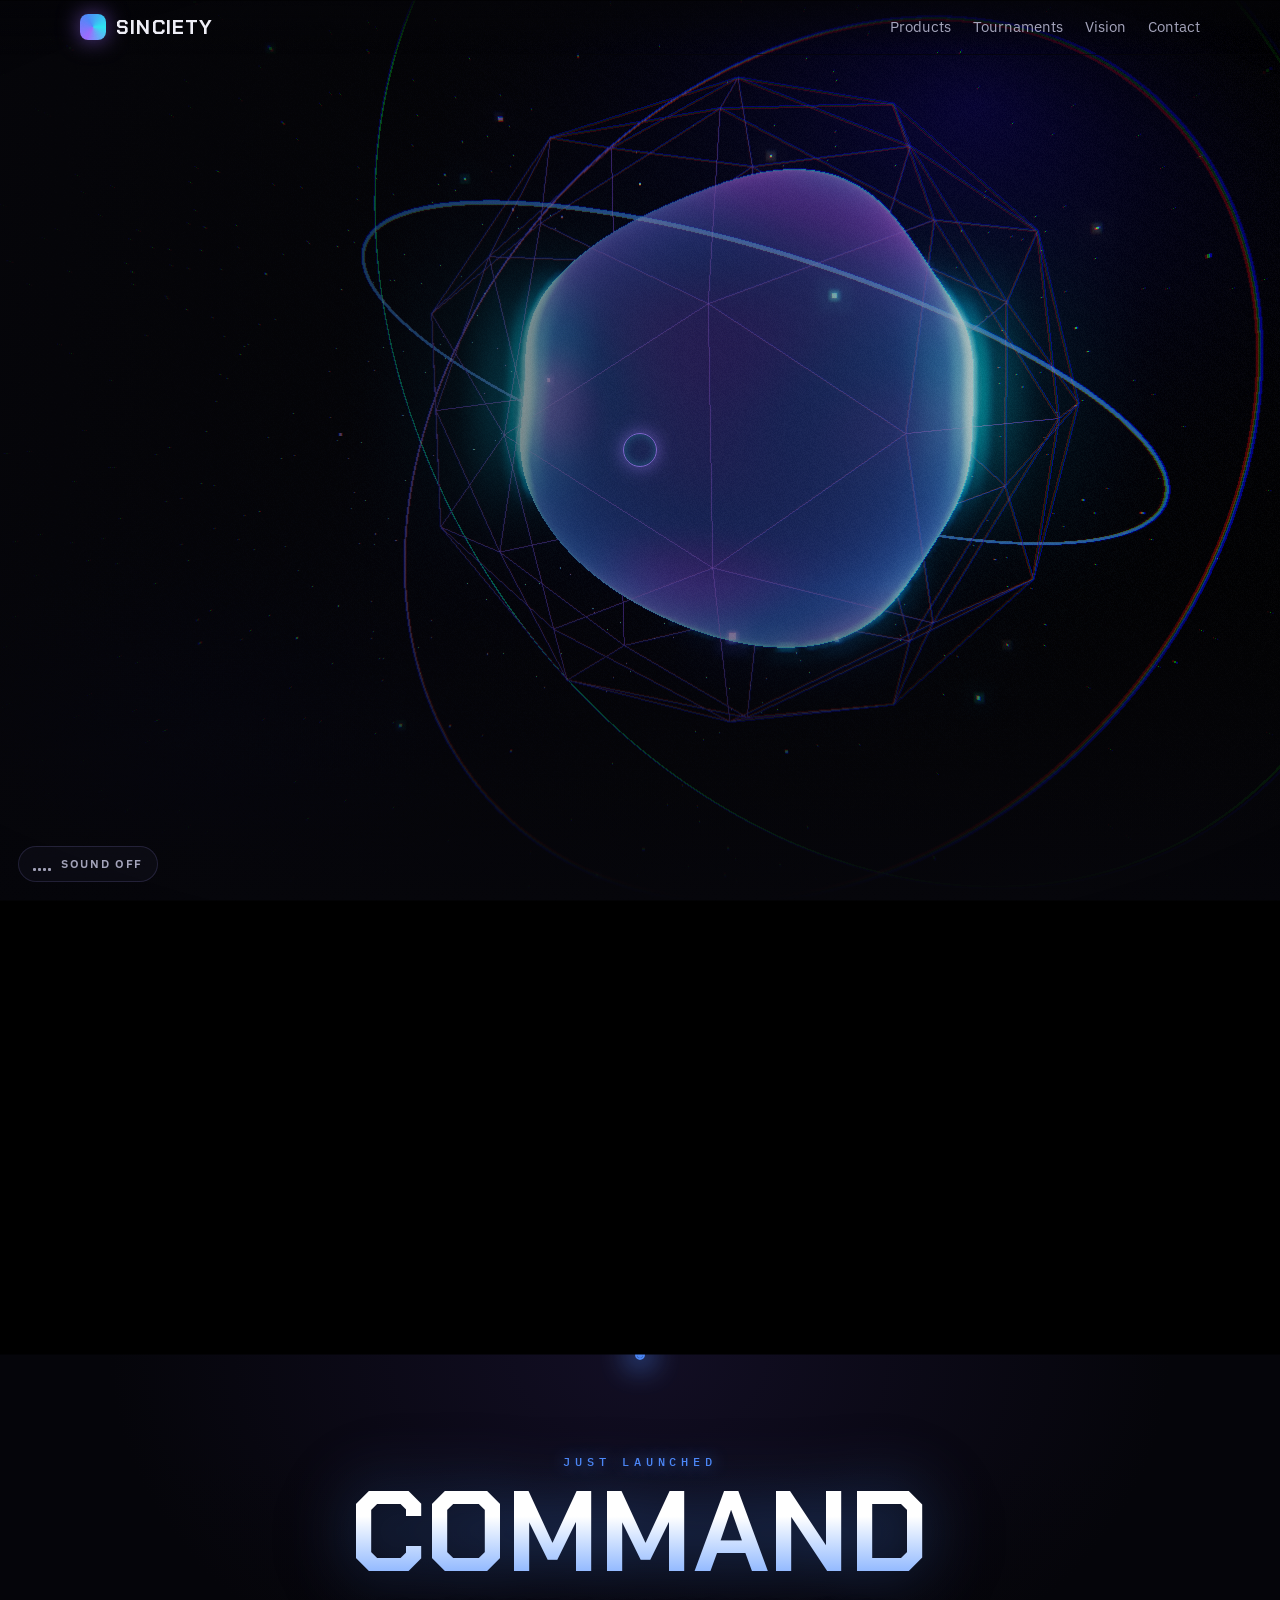
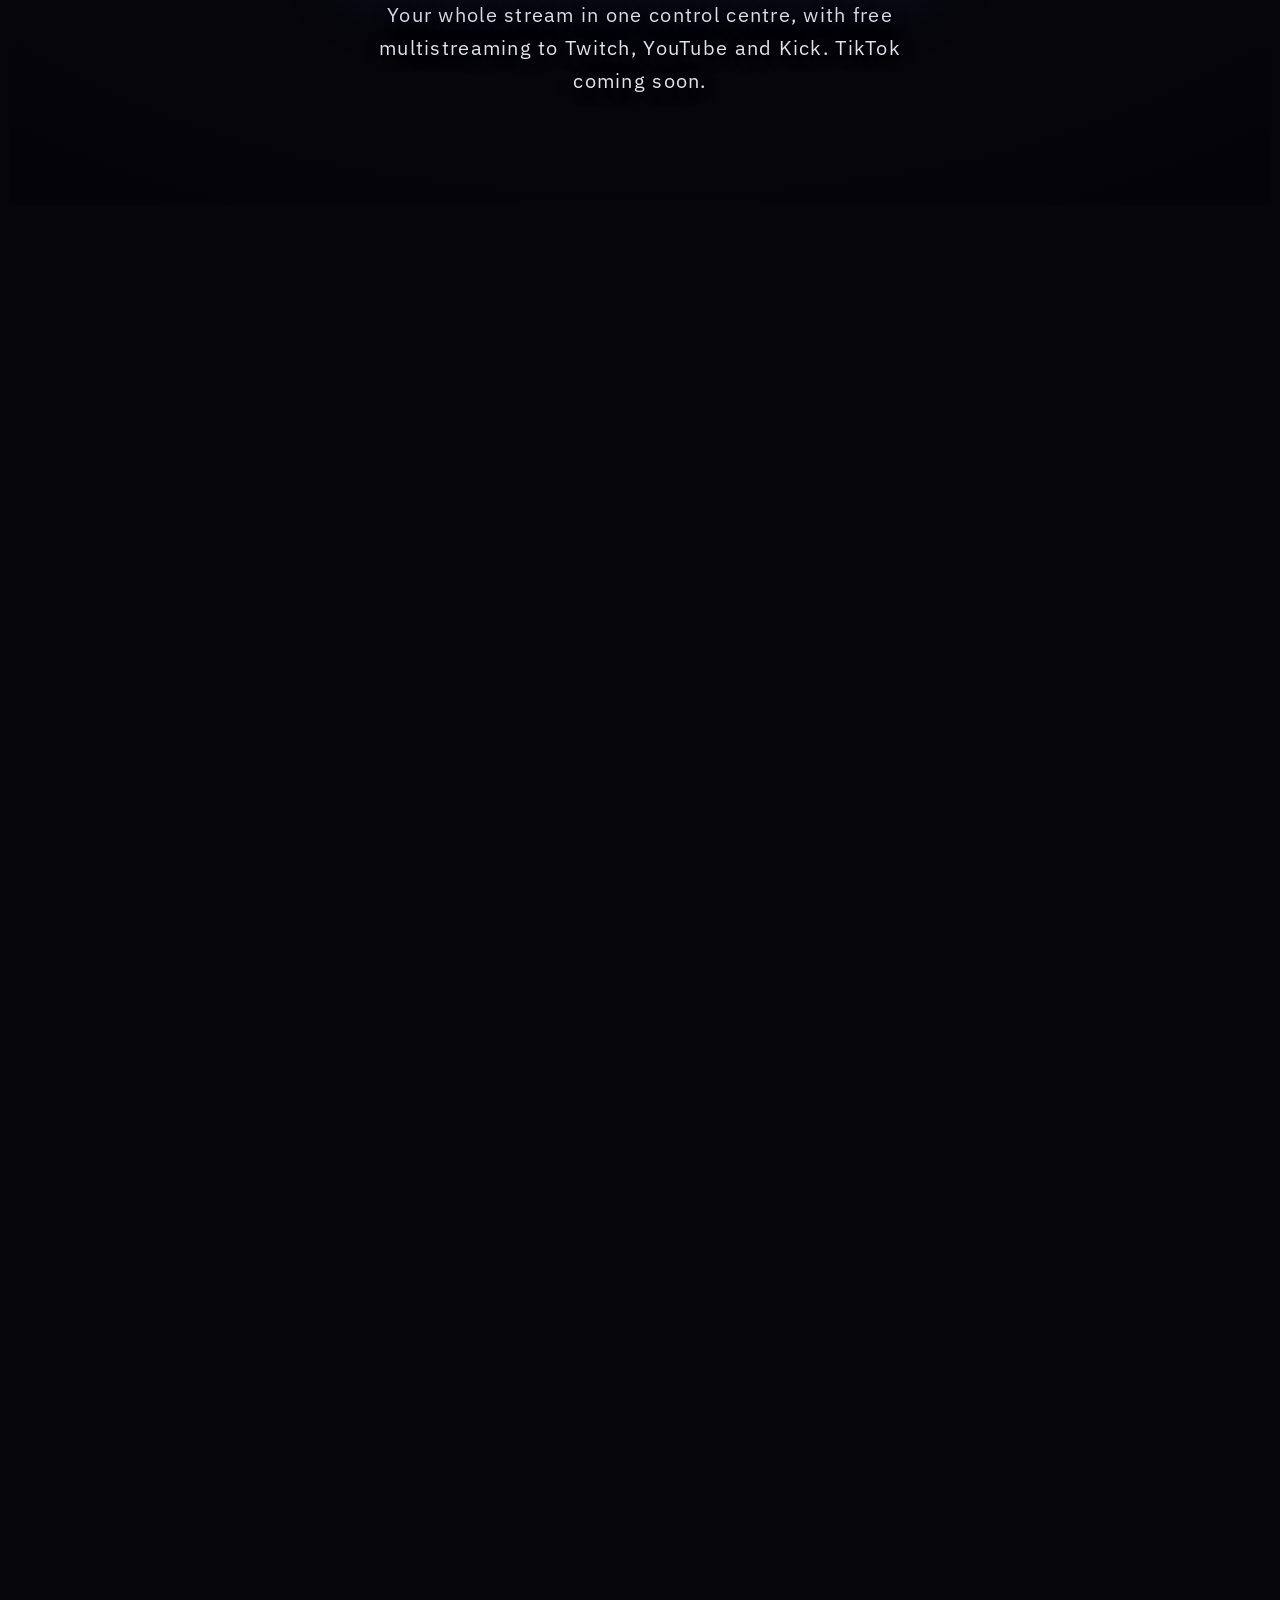
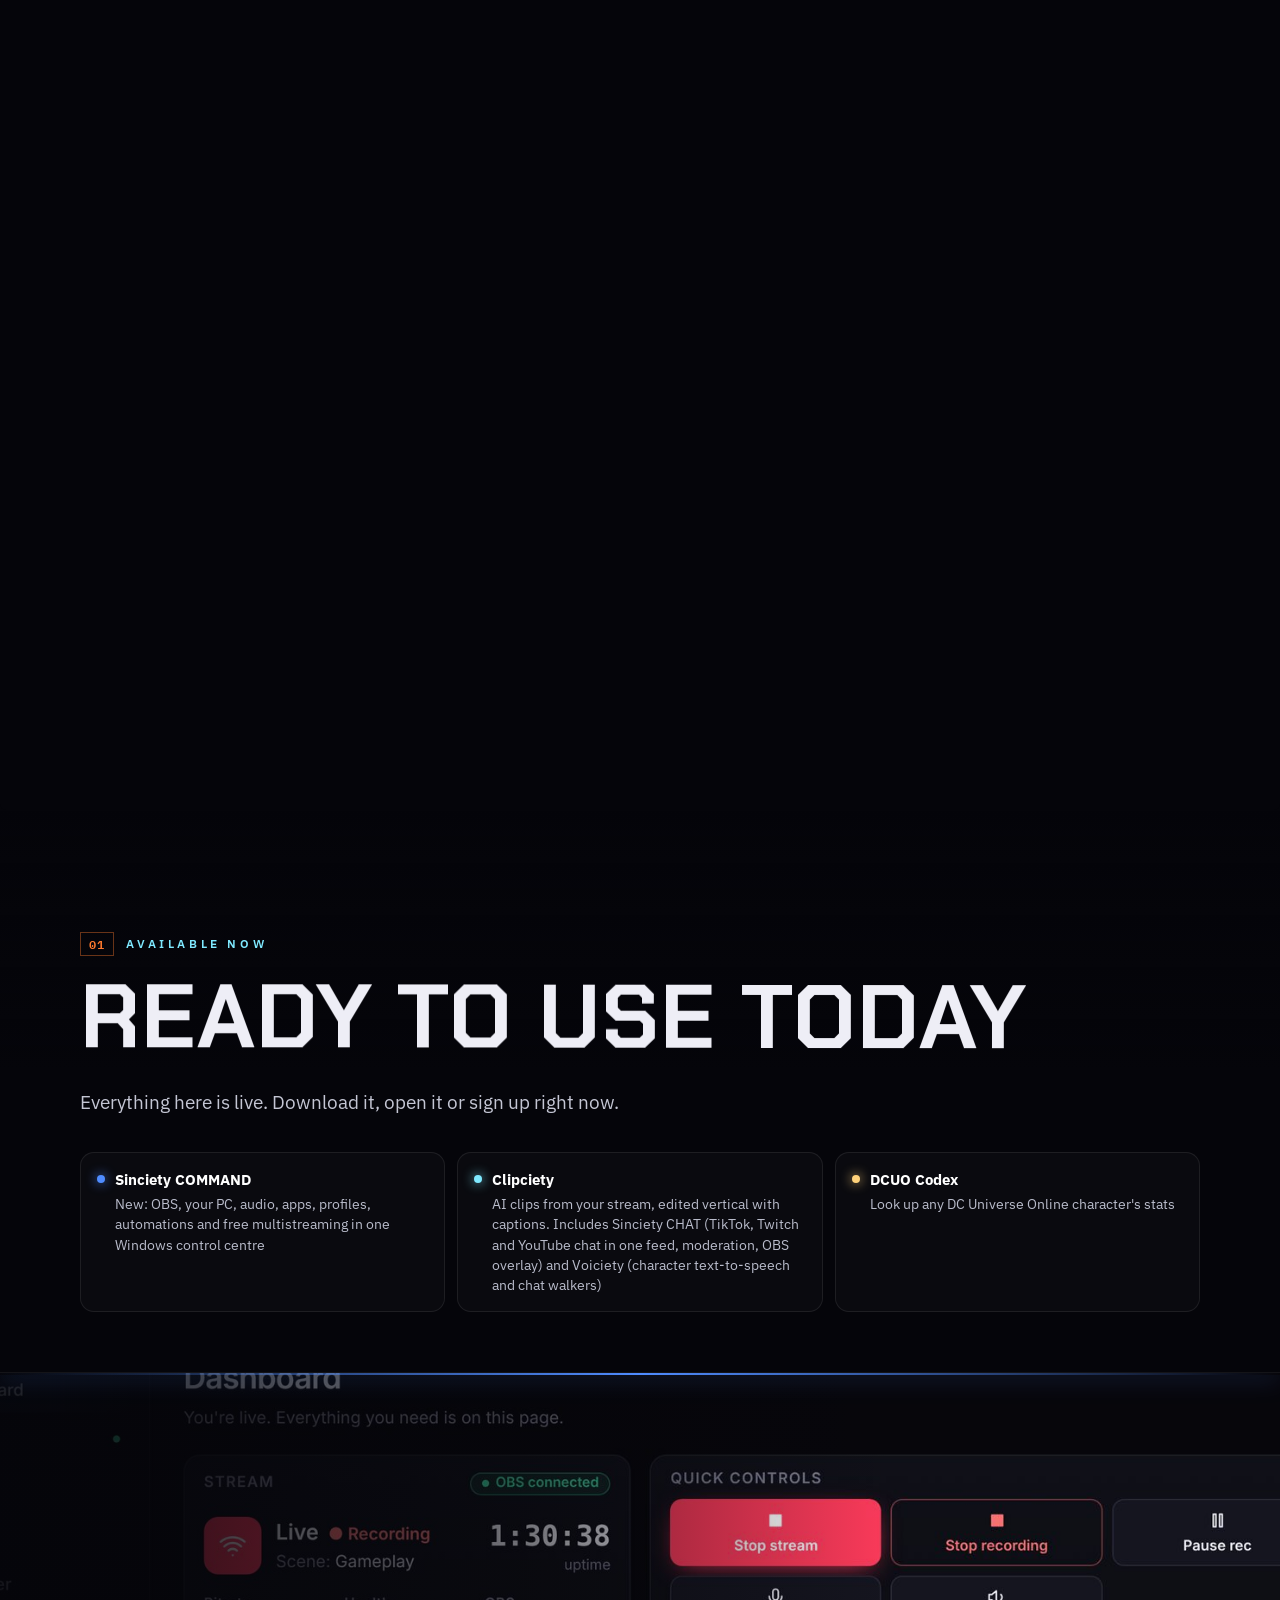
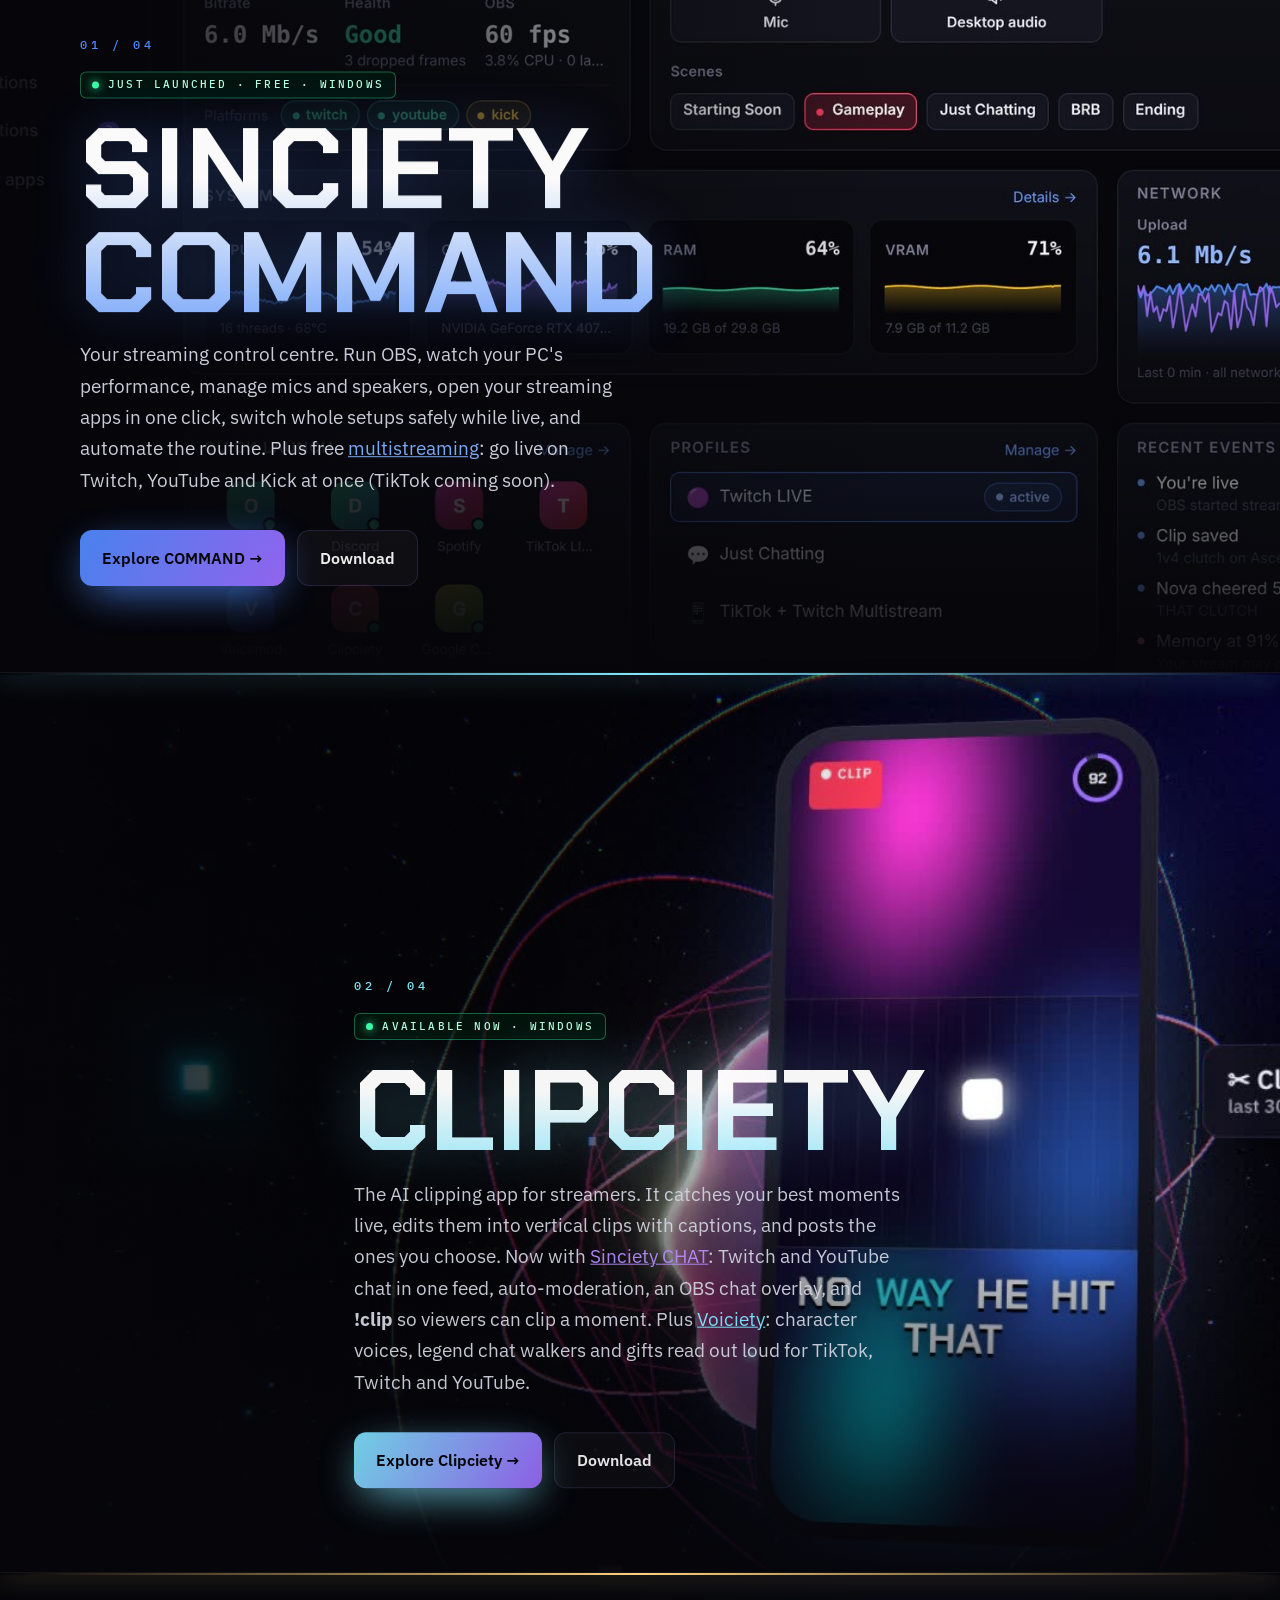
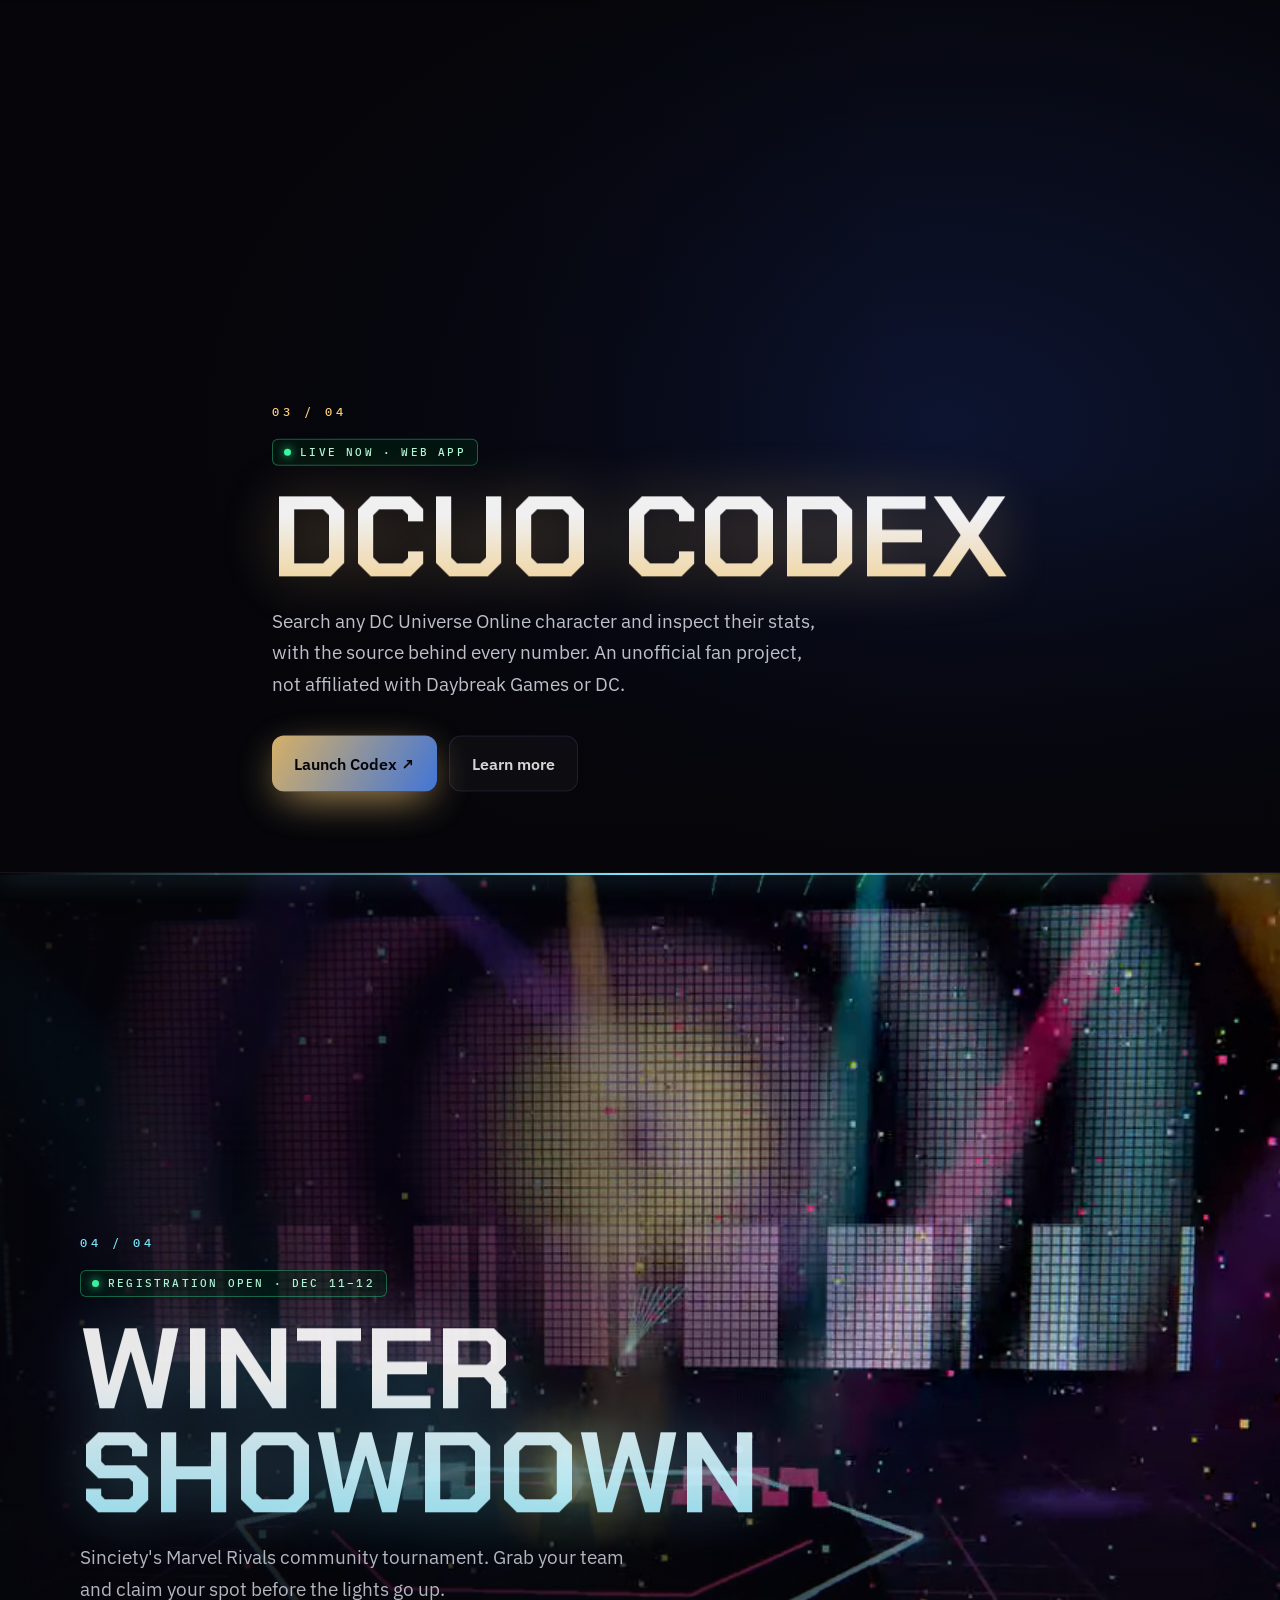
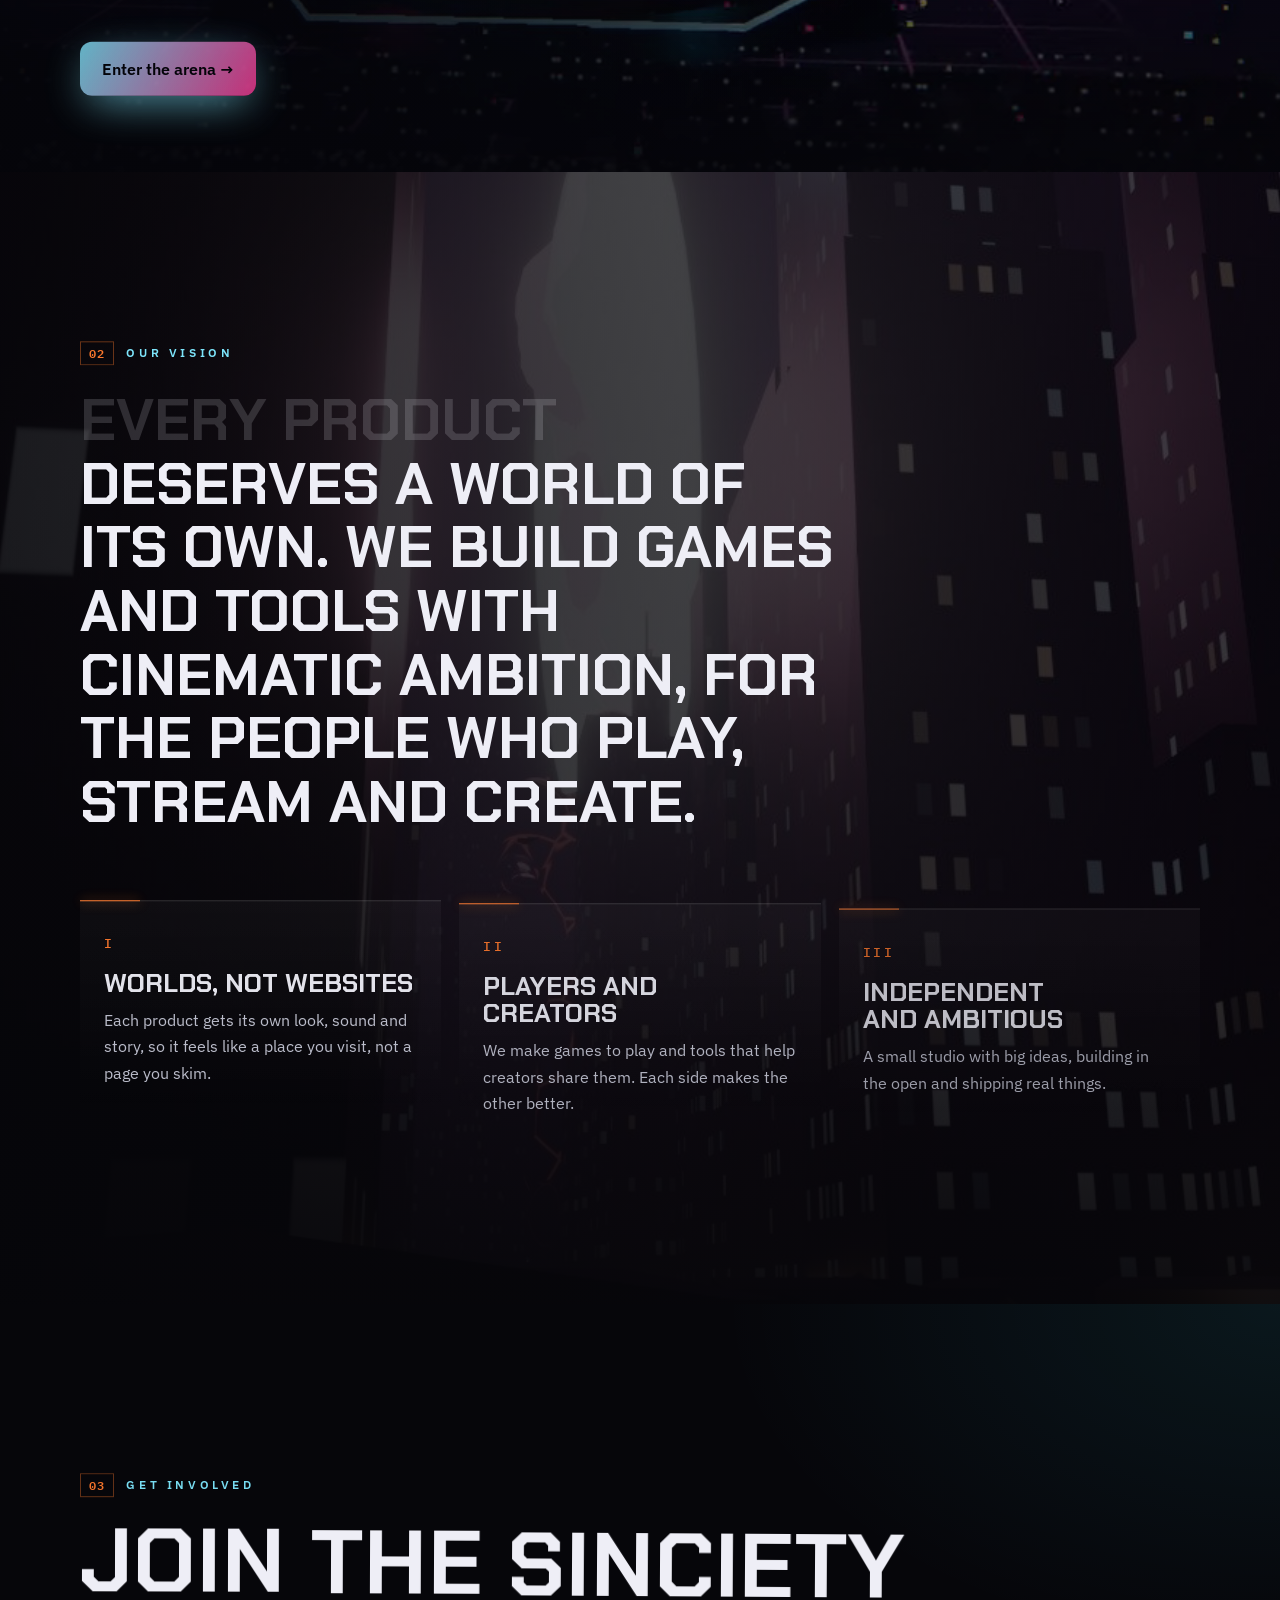
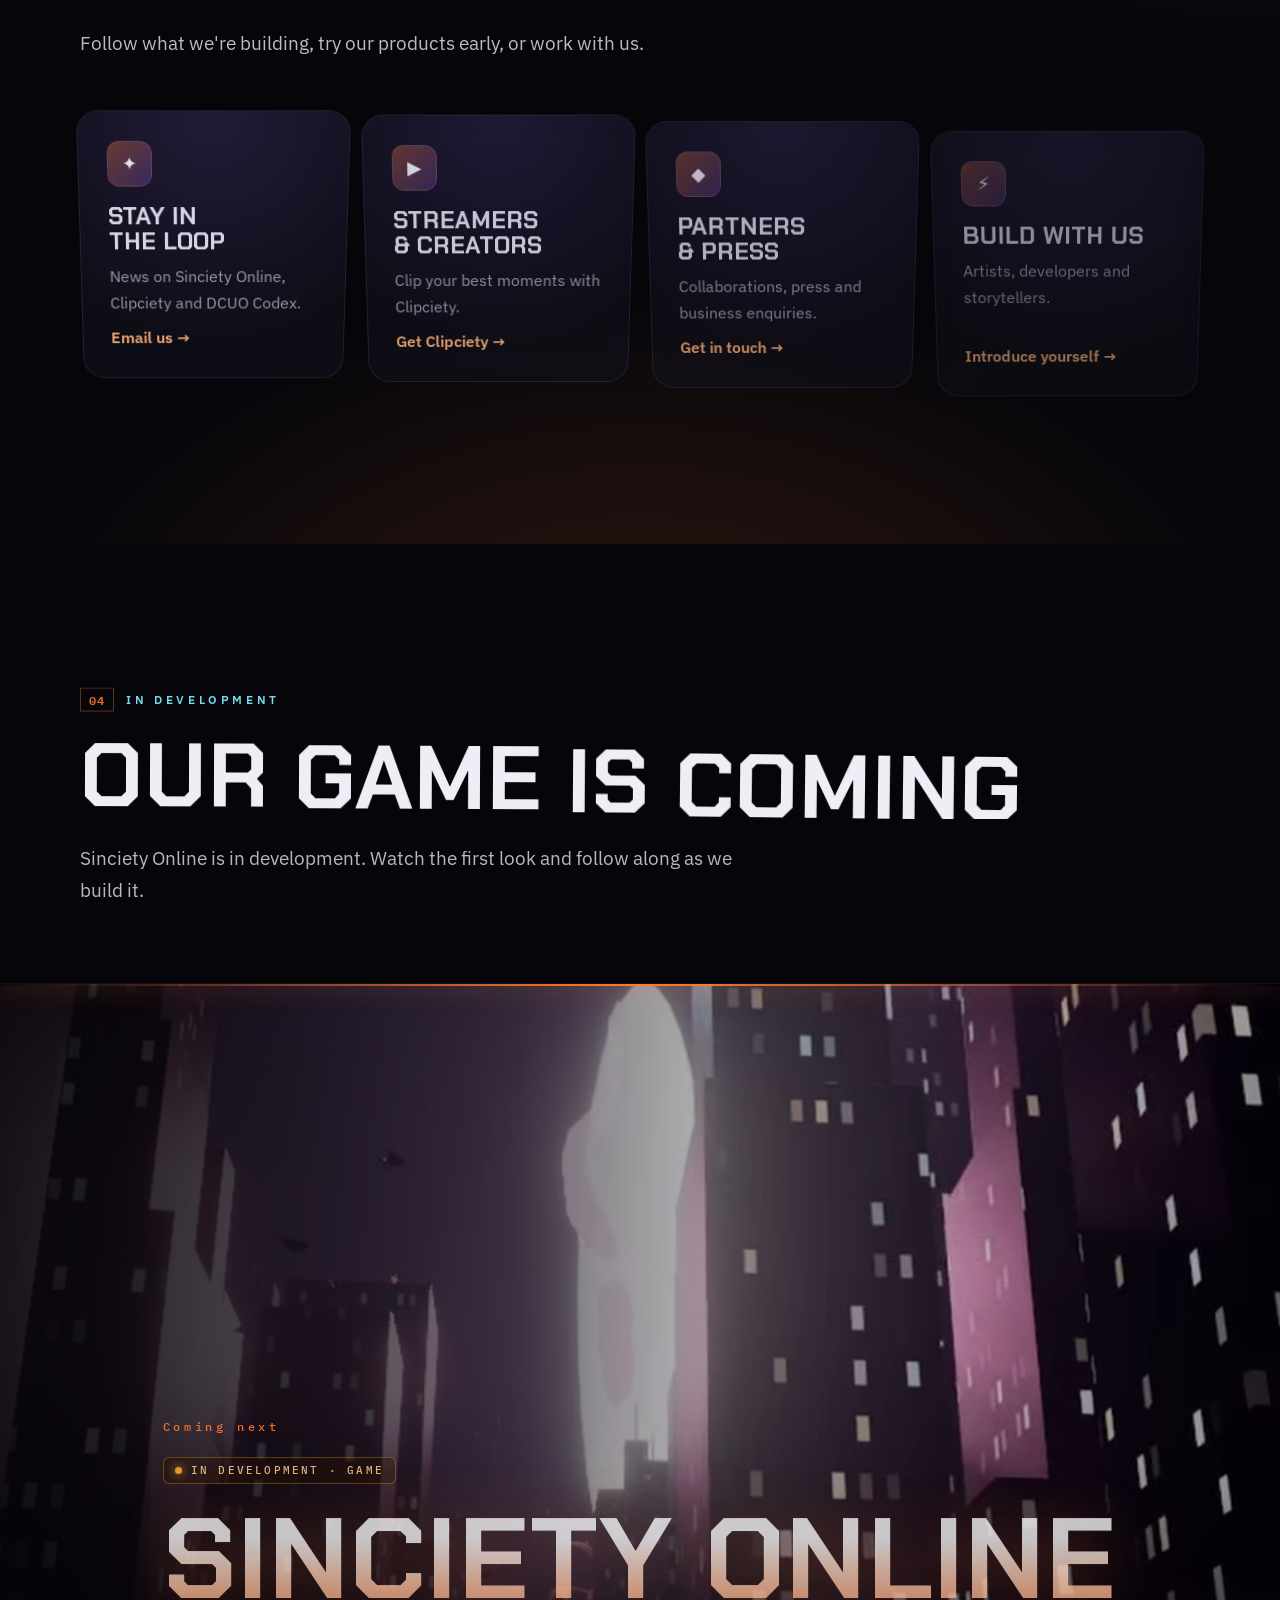
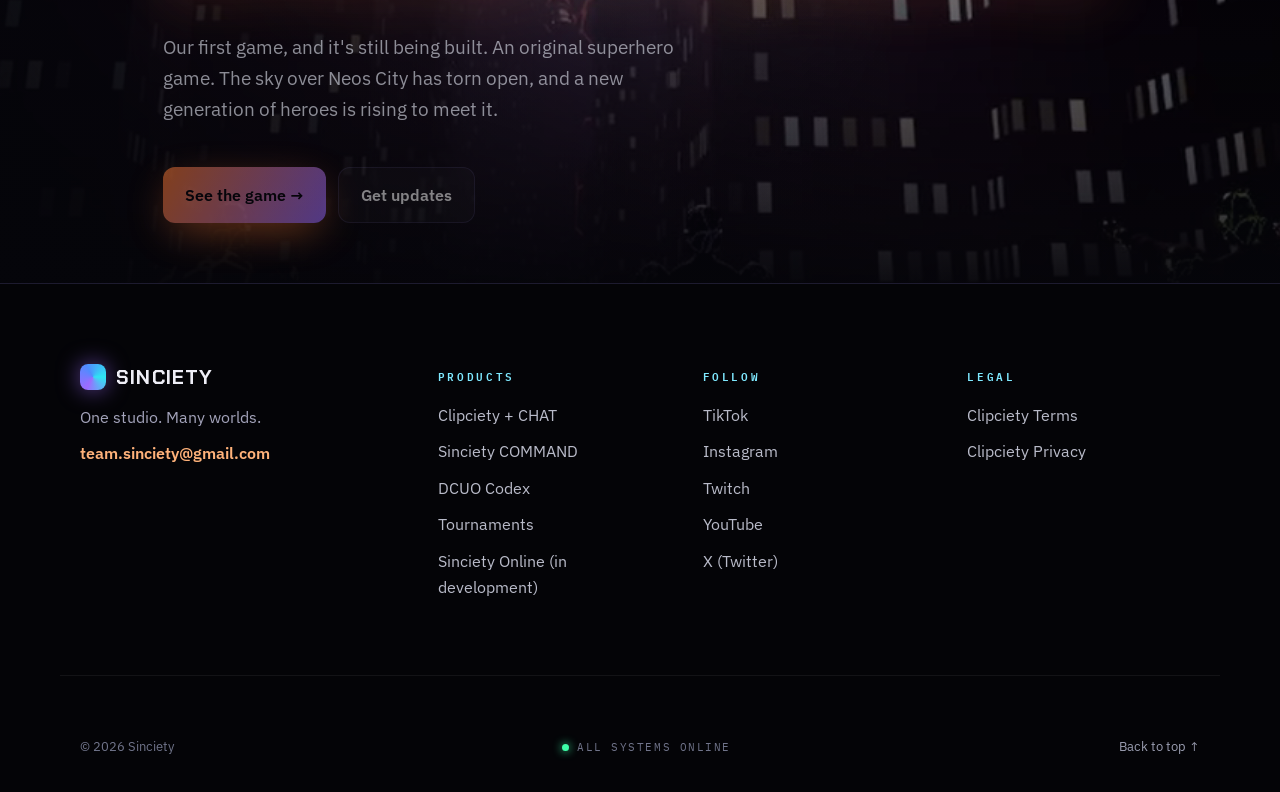
==== commit 89d80ff8: "TikTok multistreaming: coming soon (Twitch, YouTube and Kick today) Co-Authored-By: Claude Opus 5.5 " ====
--- a/index.html
+++ b/index.html
@@ -65,7 +65,7 @@
         <div class="h-dive-ring" aria-hidden="true"></div>
         <div class="h-dive-shade" aria-hidden="true"></div>
         <ol class="h-dive-caps">
-          <li style="--c:#4f8cff"><b>Just launched</b><strong>COMMAND</strong><span>Your whole stream in one control centre, with free multistreaming to Twitch, YouTube, Kick and TikTok.</span></li>
+          <li style="--c:#4f8cff"><b>Just launched</b><strong>COMMAND</strong><span>Your whole stream in one control centre, with free multistreaming to Twitch, YouTube and Kick. TikTok coming soon.</span></li>
           <li style="--c:#7fe9ff"><b>Live now</b><strong>Clipciety</strong><span>AI that watches your stream and cuts the moments that matter.</span></li>
           <li style="--c:#ffd27a"><b>Live now</b><strong>DCUO Codex</strong><span>Every hero, every stat, live from the census.</span></li>
           <li style="--c:#ff3d9a"><b>Registration open</b><strong>Tournaments</strong><span>The arena where the community competes.</span></li>
@@ -96,7 +96,7 @@
             <div class="h-index">01 / 04</div>
             <div class="u-status live"><i></i>Just launched · Free · Windows</div>
             <h3 id="pcmd">Sinciety COMMAND</h3>
-            <p>Your streaming control centre. Run OBS, watch your PC's performance, manage mics and speakers, open your streaming apps in one click, switch whole setups safely while live, and automate the routine. Plus free <a href="command/#multistream" style="color:#7fb0ff">multistreaming</a>: go live on Twitch, YouTube, Kick and TikTok at once, with a vertical picture for TikTok.</p>
+            <p>Your streaming control centre. Run OBS, watch your PC's performance, manage mics and speakers, open your streaming apps in one click, switch whole setups safely while live, and automate the routine. Plus free <a href="command/#multistream" style="color:#7fb0ff">multistreaming</a>: go live on Twitch, YouTube and Kick at once (TikTok coming soon).</p>
             <div class="actions"><a class="btn h-btn" href="command/">Explore COMMAND →</a><a class="btn ghost" href="https://downloads.sinciety.org/command">Download</a></div>
           </div>
         </article>
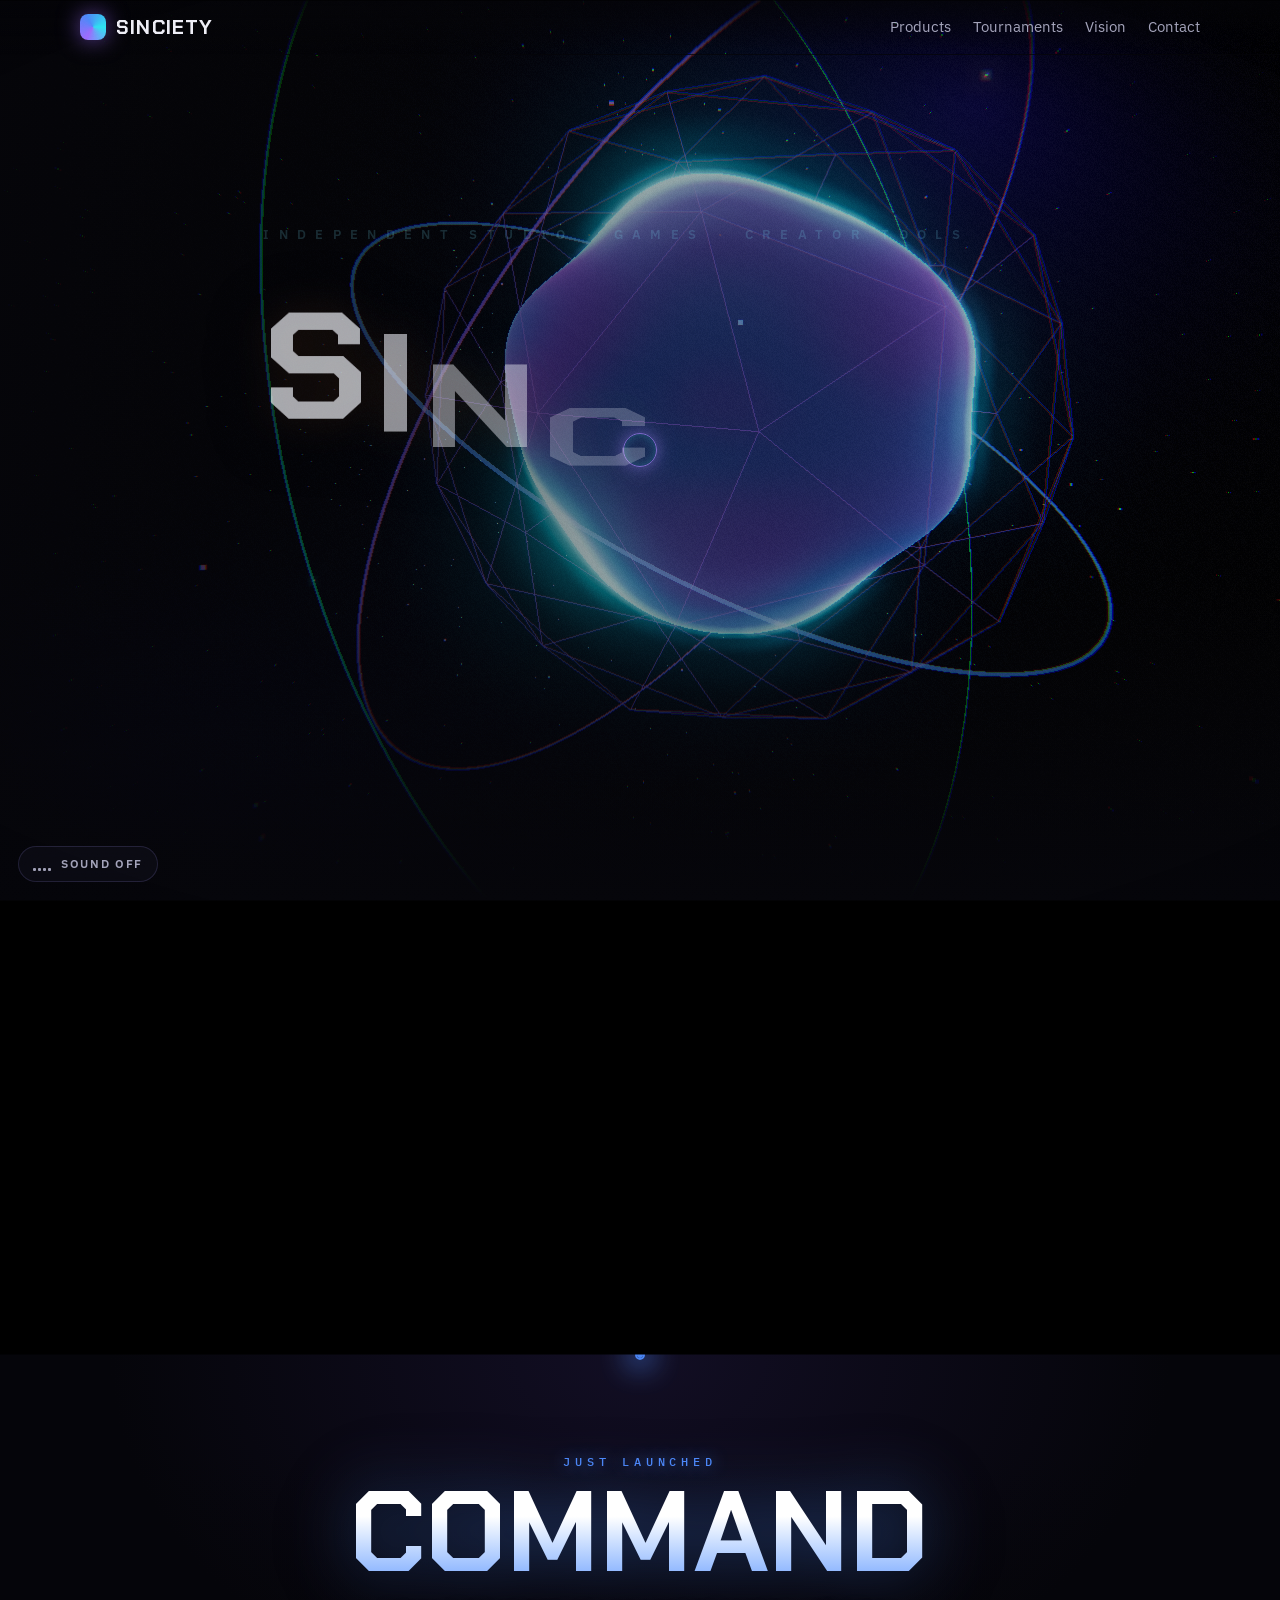
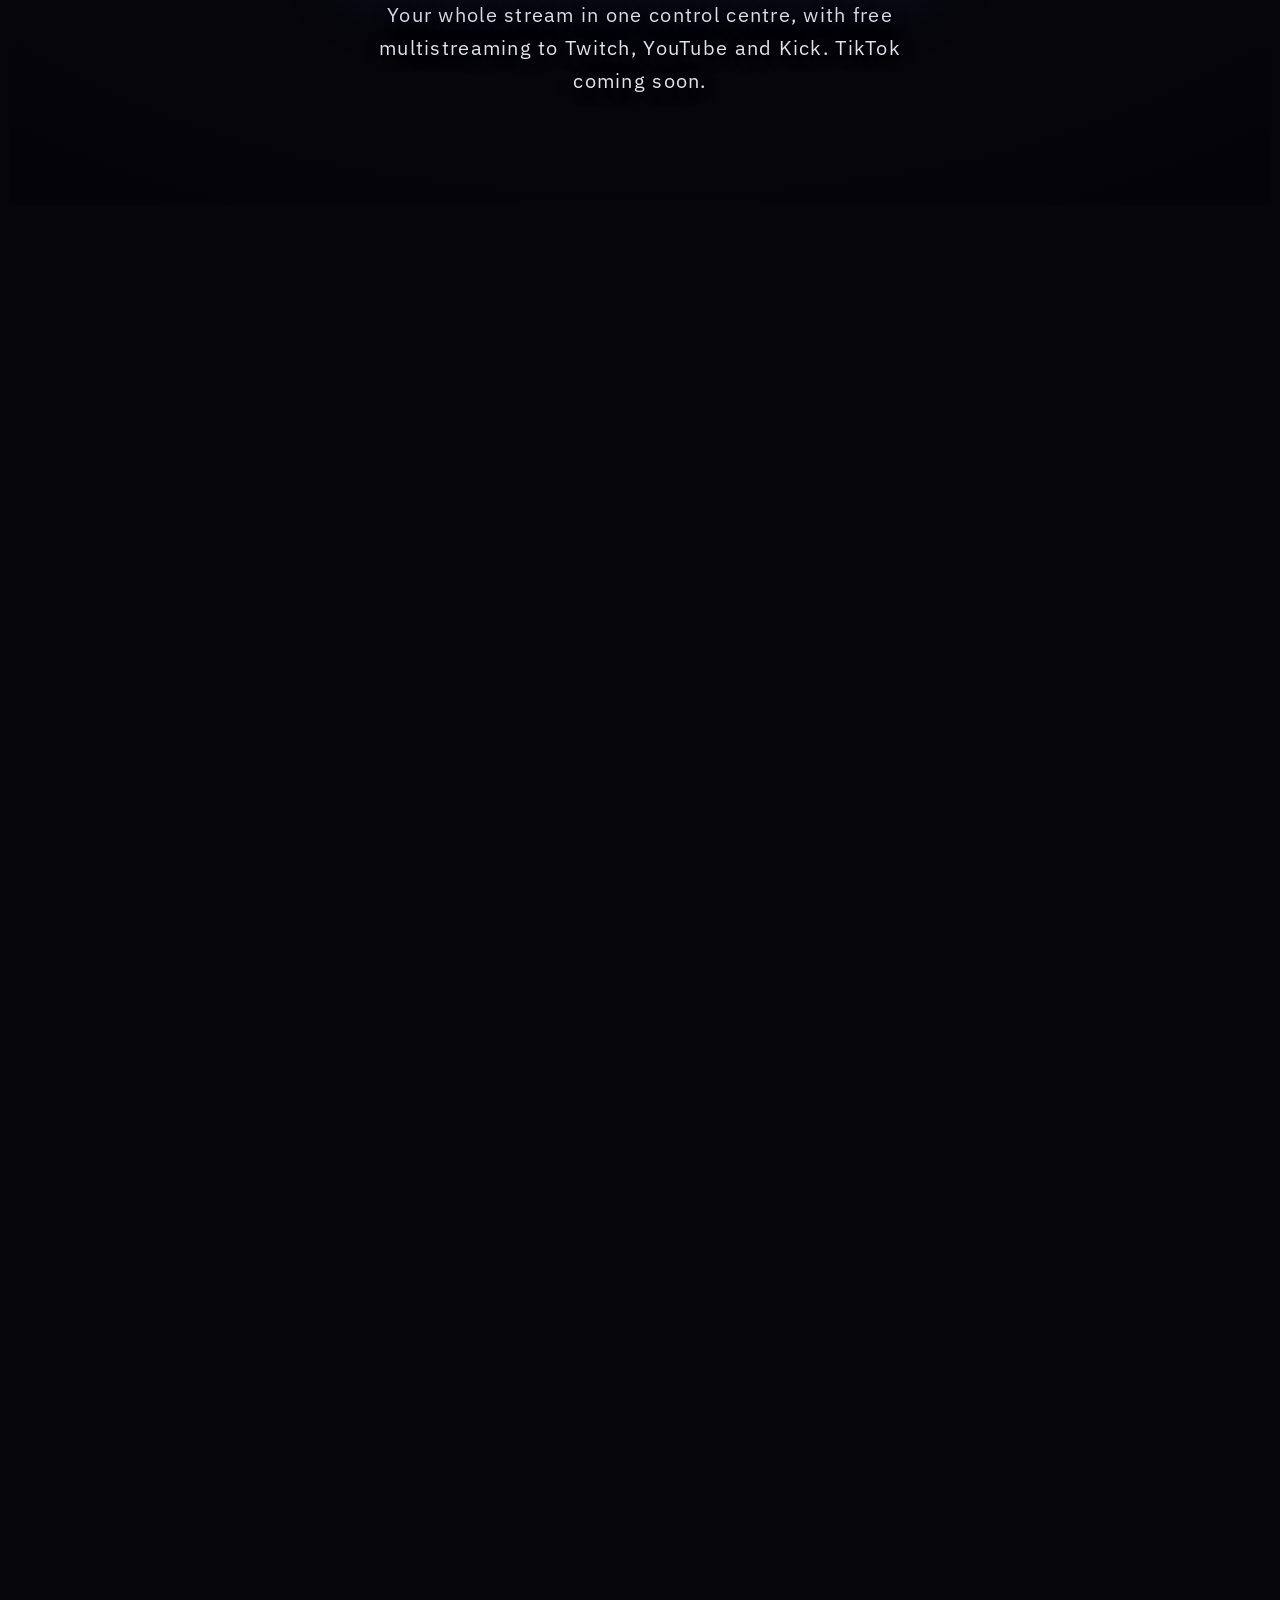
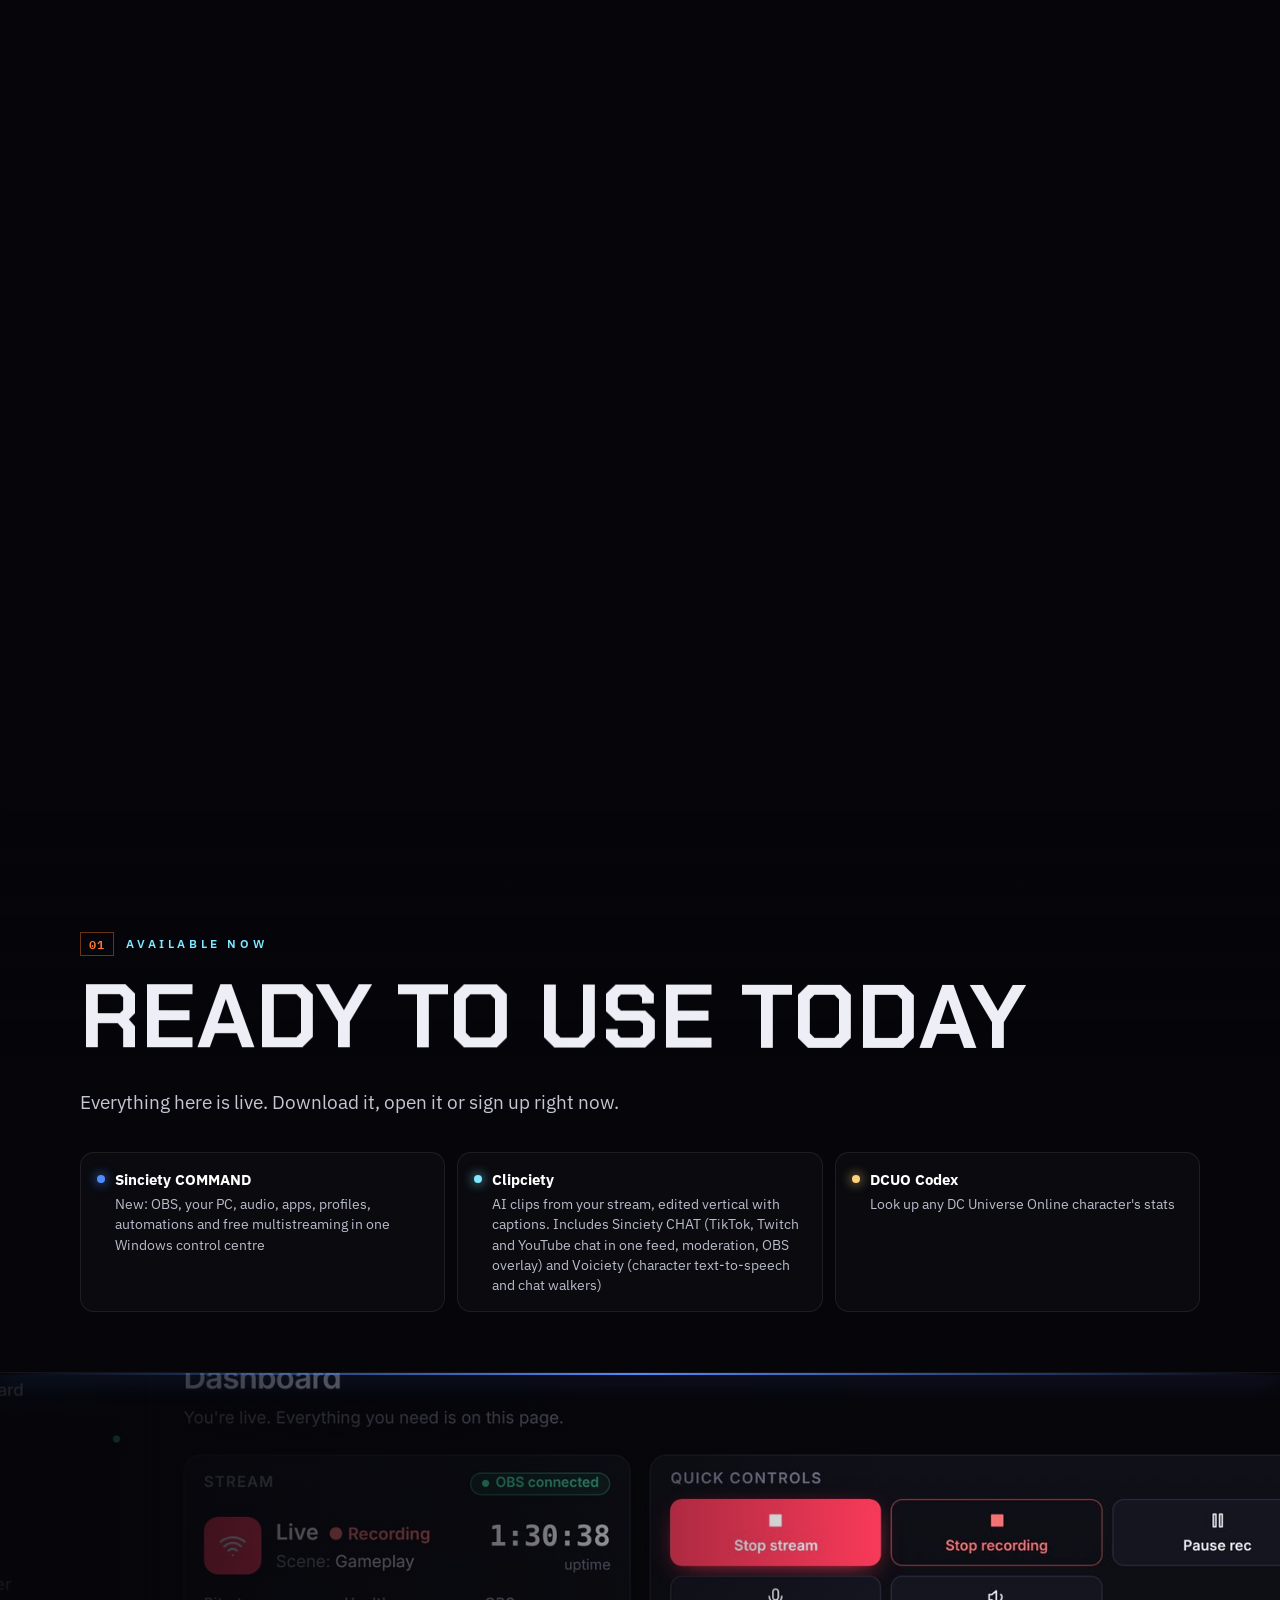
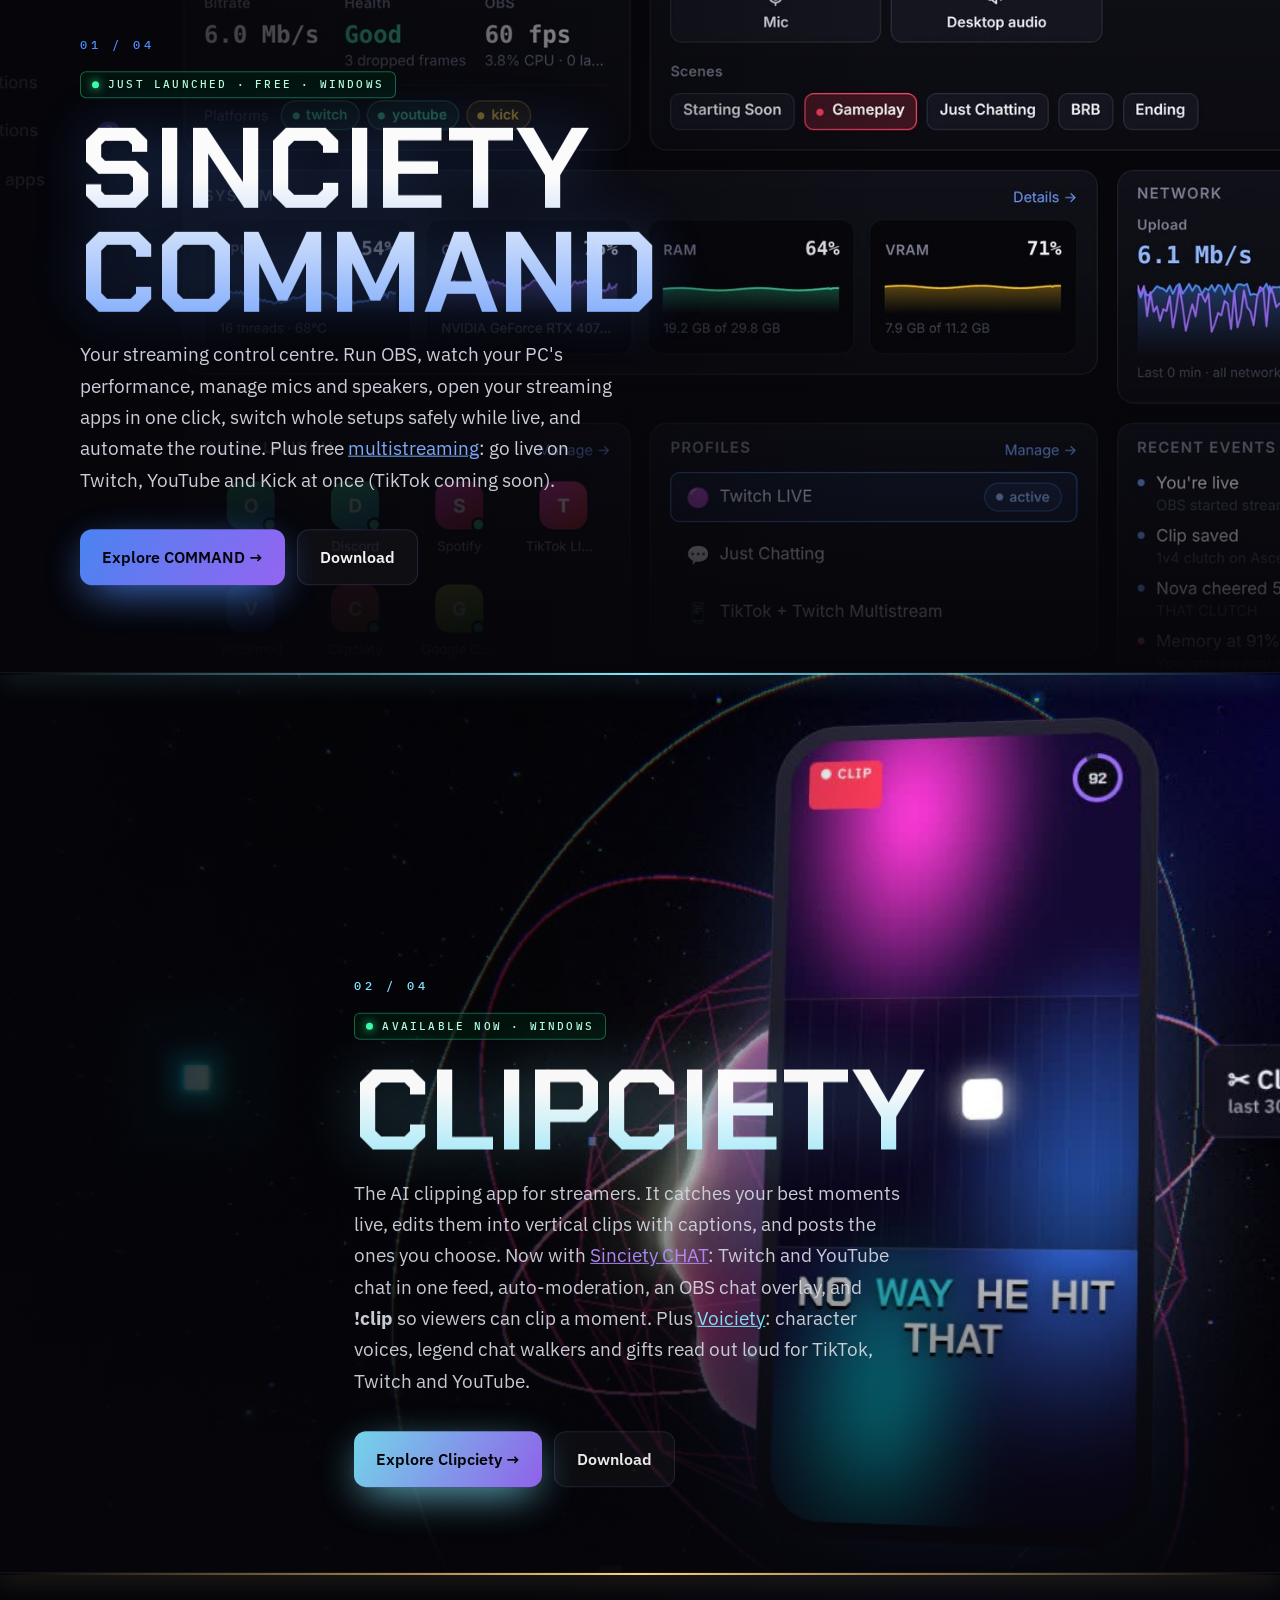
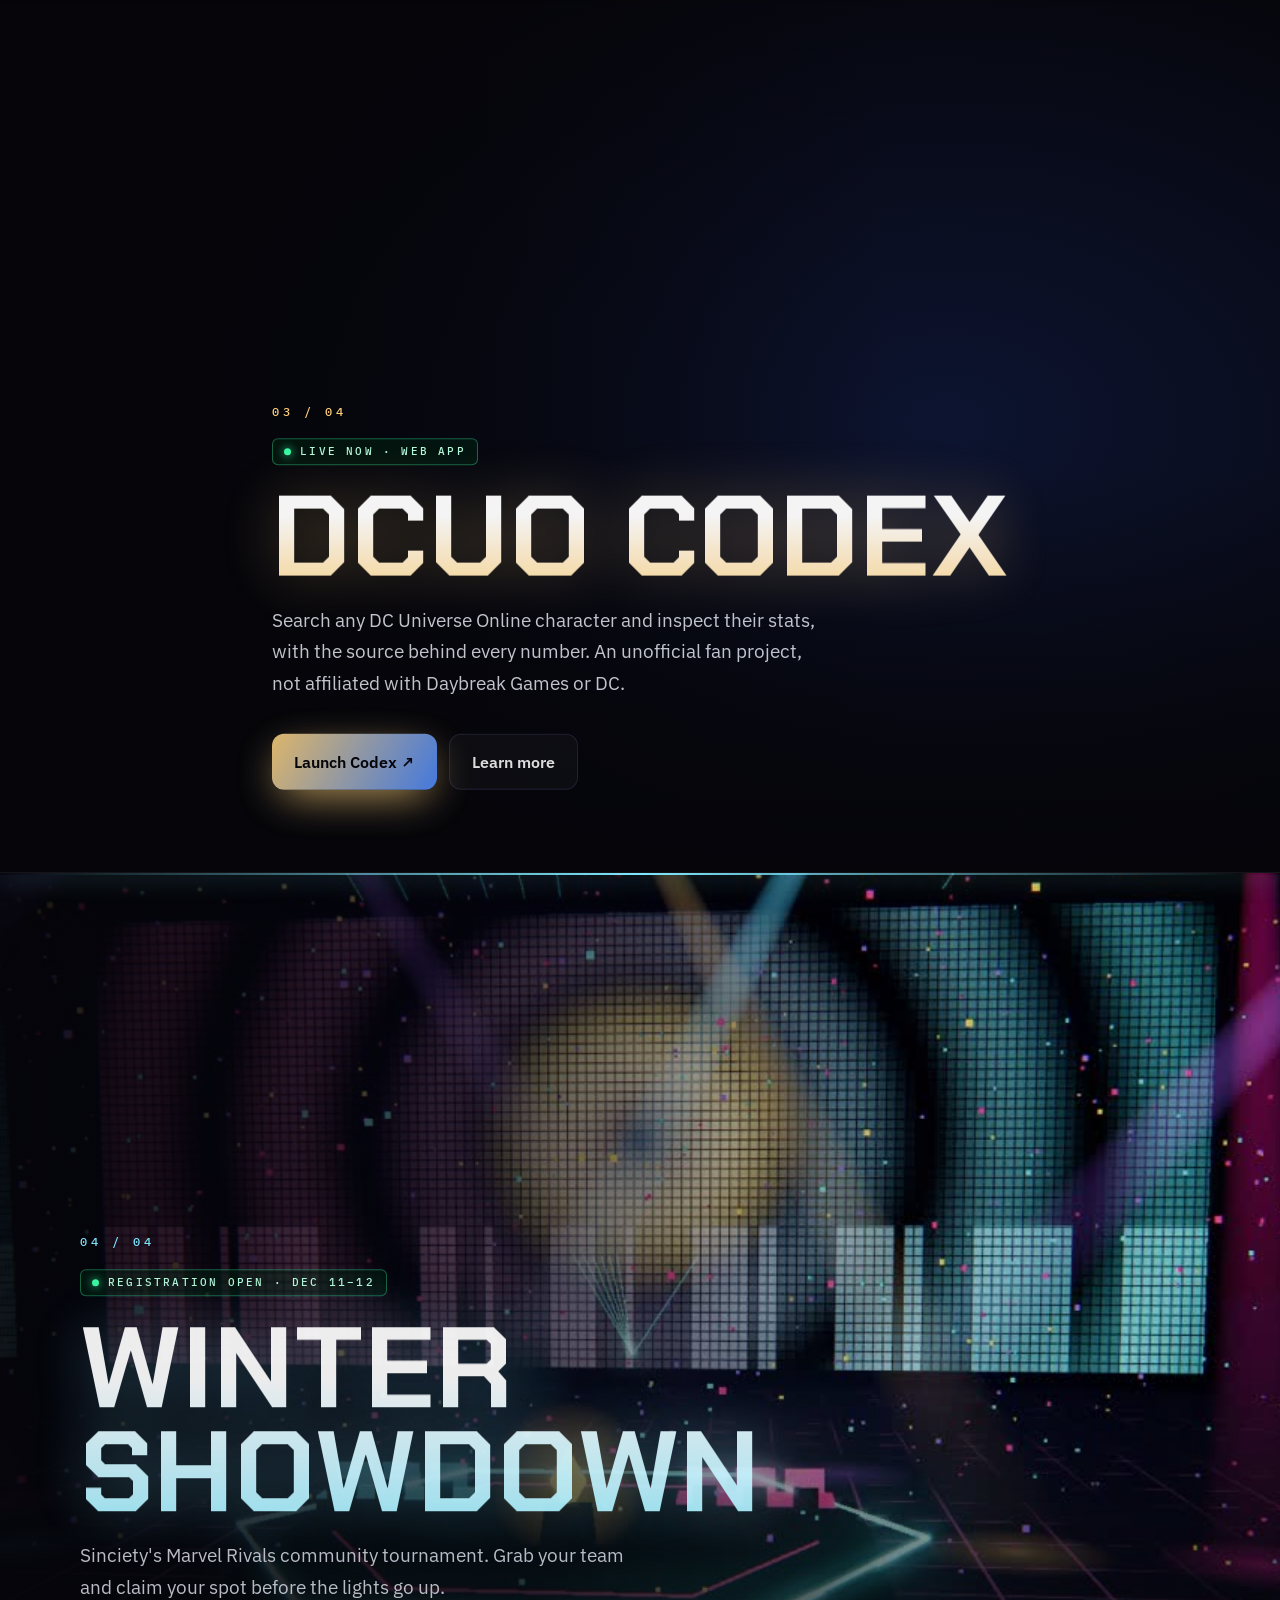
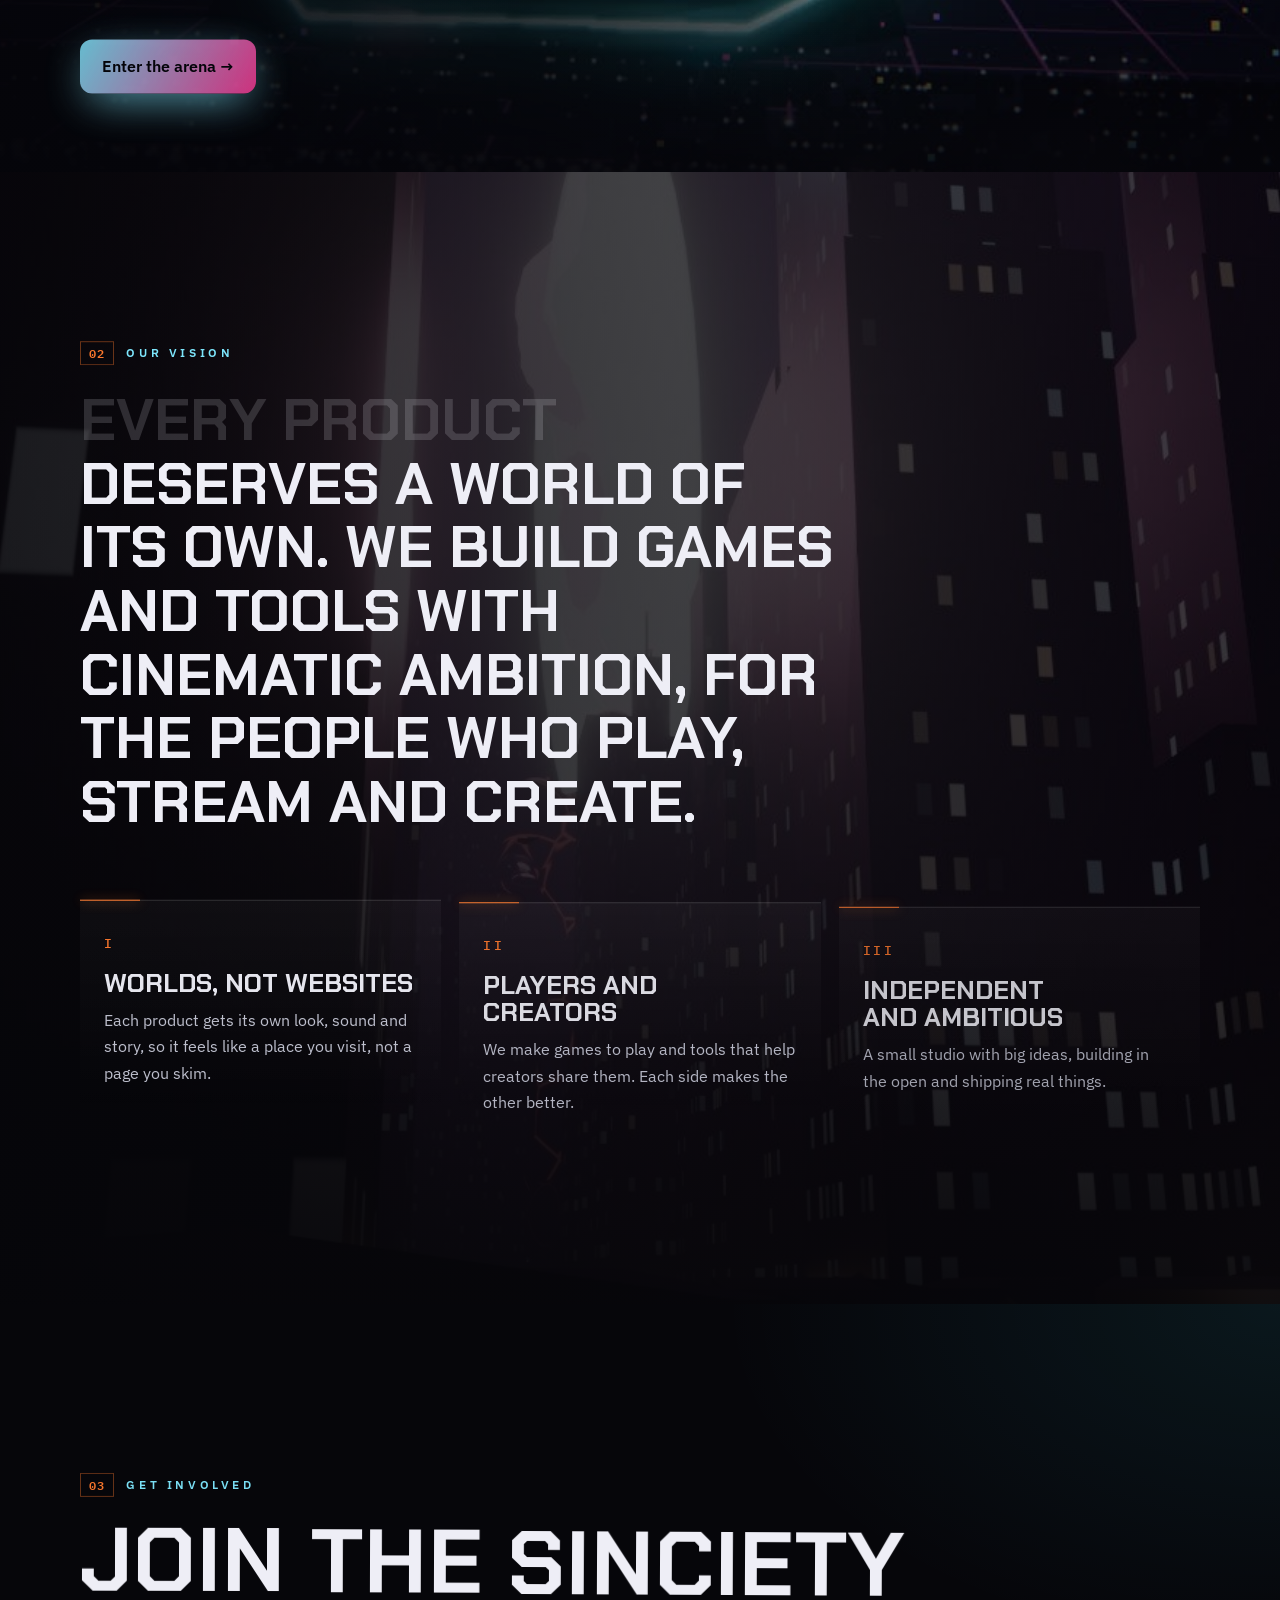
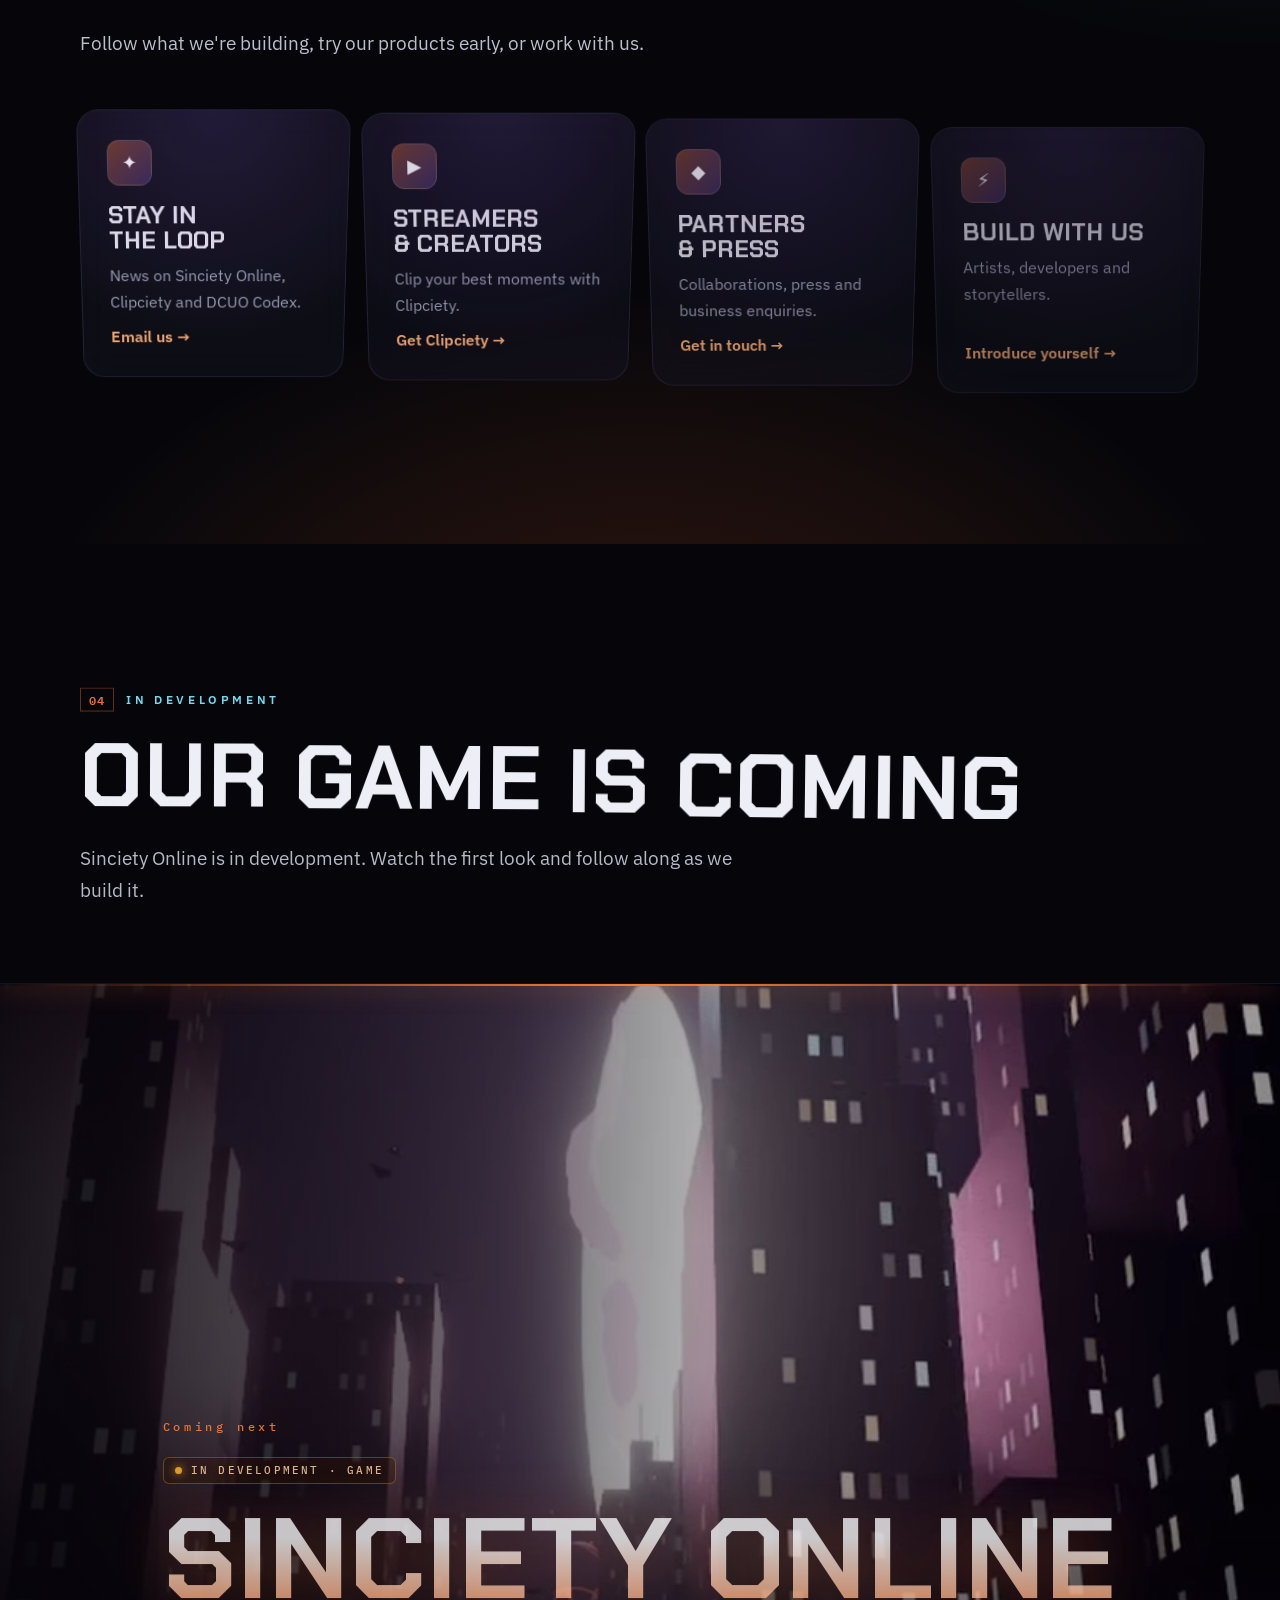
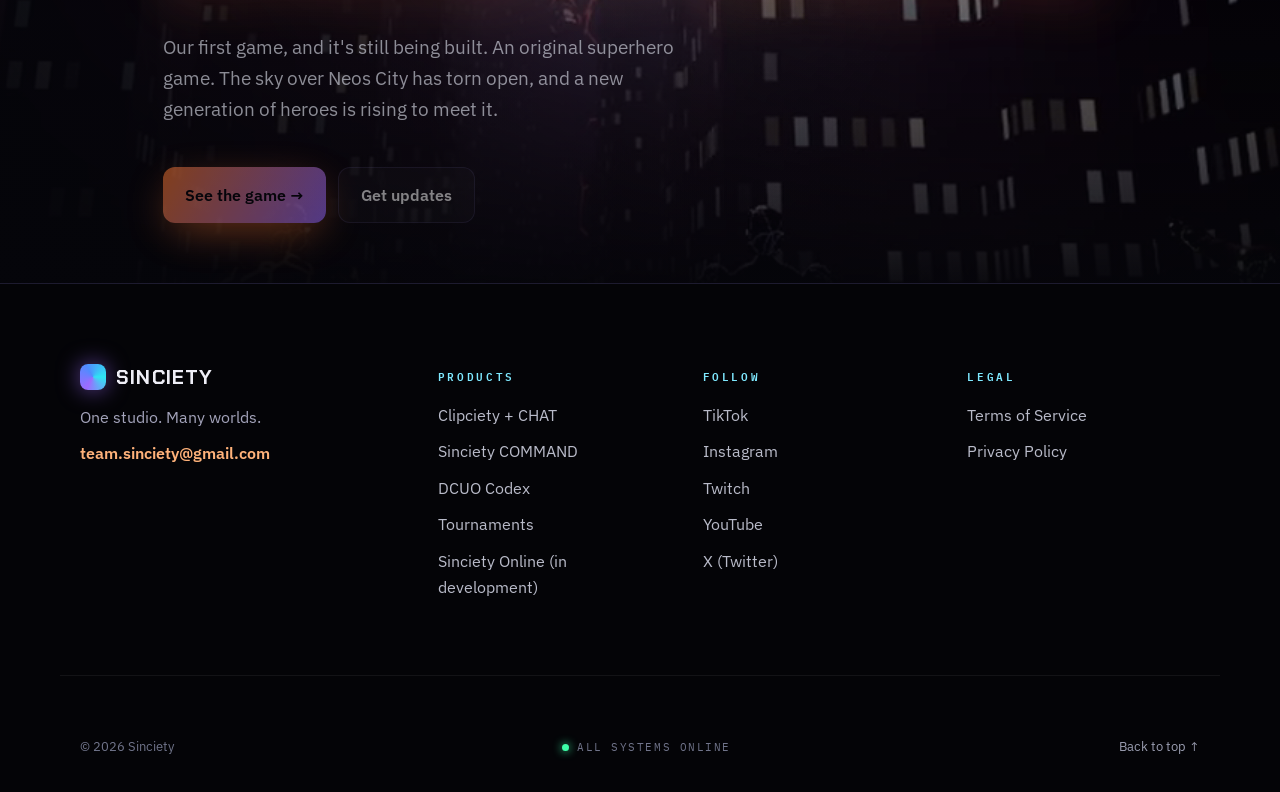
==== commit f104f1dd: "Home footer: legal links cover all Sinciety apps Co-Authored-By: Claude Opus 5.5 <noreply@anthropic." ====
--- a/index.html
+++ b/index.html
@@ -219,7 +219,7 @@
       </div>
       <nav aria-label="Products"><h4>Products</h4><a href="clipciety/">Clipciety + CHAT</a><a href="command/">Sinciety COMMAND</a><a href="census/">DCUO Codex</a><a href="tournaments/">Tournaments</a><a href="sinciety-online/">Sinciety Online (in development)</a></nav>
       <nav aria-label="Follow"><h4>Follow</h4><a href="https://www.tiktok.com/@expliry" target="_blank" rel="noopener">TikTok</a><a href="https://www.instagram.com/expliry" target="_blank" rel="noopener">Instagram</a><a href="https://www.twitch.tv/expliry" target="_blank" rel="noopener">Twitch</a><a href="https://www.youtube.com/@expliry" target="_blank" rel="noopener">YouTube</a><a href="https://x.com/expliry" target="_blank" rel="noopener">X (Twitter)</a></nav>
-      <nav aria-label="Legal"><h4>Legal</h4><a href="clipciety/terms.html">Clipciety Terms</a><a href="clipciety/privacy.html">Clipciety Privacy</a></nav>
+      <nav aria-label="Legal"><h4>Legal</h4><a href="clipciety/terms.html">Terms of Service</a><a href="clipciety/privacy.html">Privacy Policy</a></nav>
     </div>
     <div class="wrap u-footer-base">
       <span>© 2026 Sinciety</span>
--- a/styles.css
+++ b/styles.css
@@ -316,3 +316,8 @@
   .specs th, .specs td { padding: 10px 6px; }
   .specs td:first-child { white-space: normal; }
 }
+
+/* "Windows warning?" help link under download buttons */
+.dl-help { margin-top: 10px; font-size: 13px; }
+.dl-help a { color: var(--dim); text-decoration: underline; text-underline-offset: 3px; }
+.dl-help a:hover { color: #fff; }
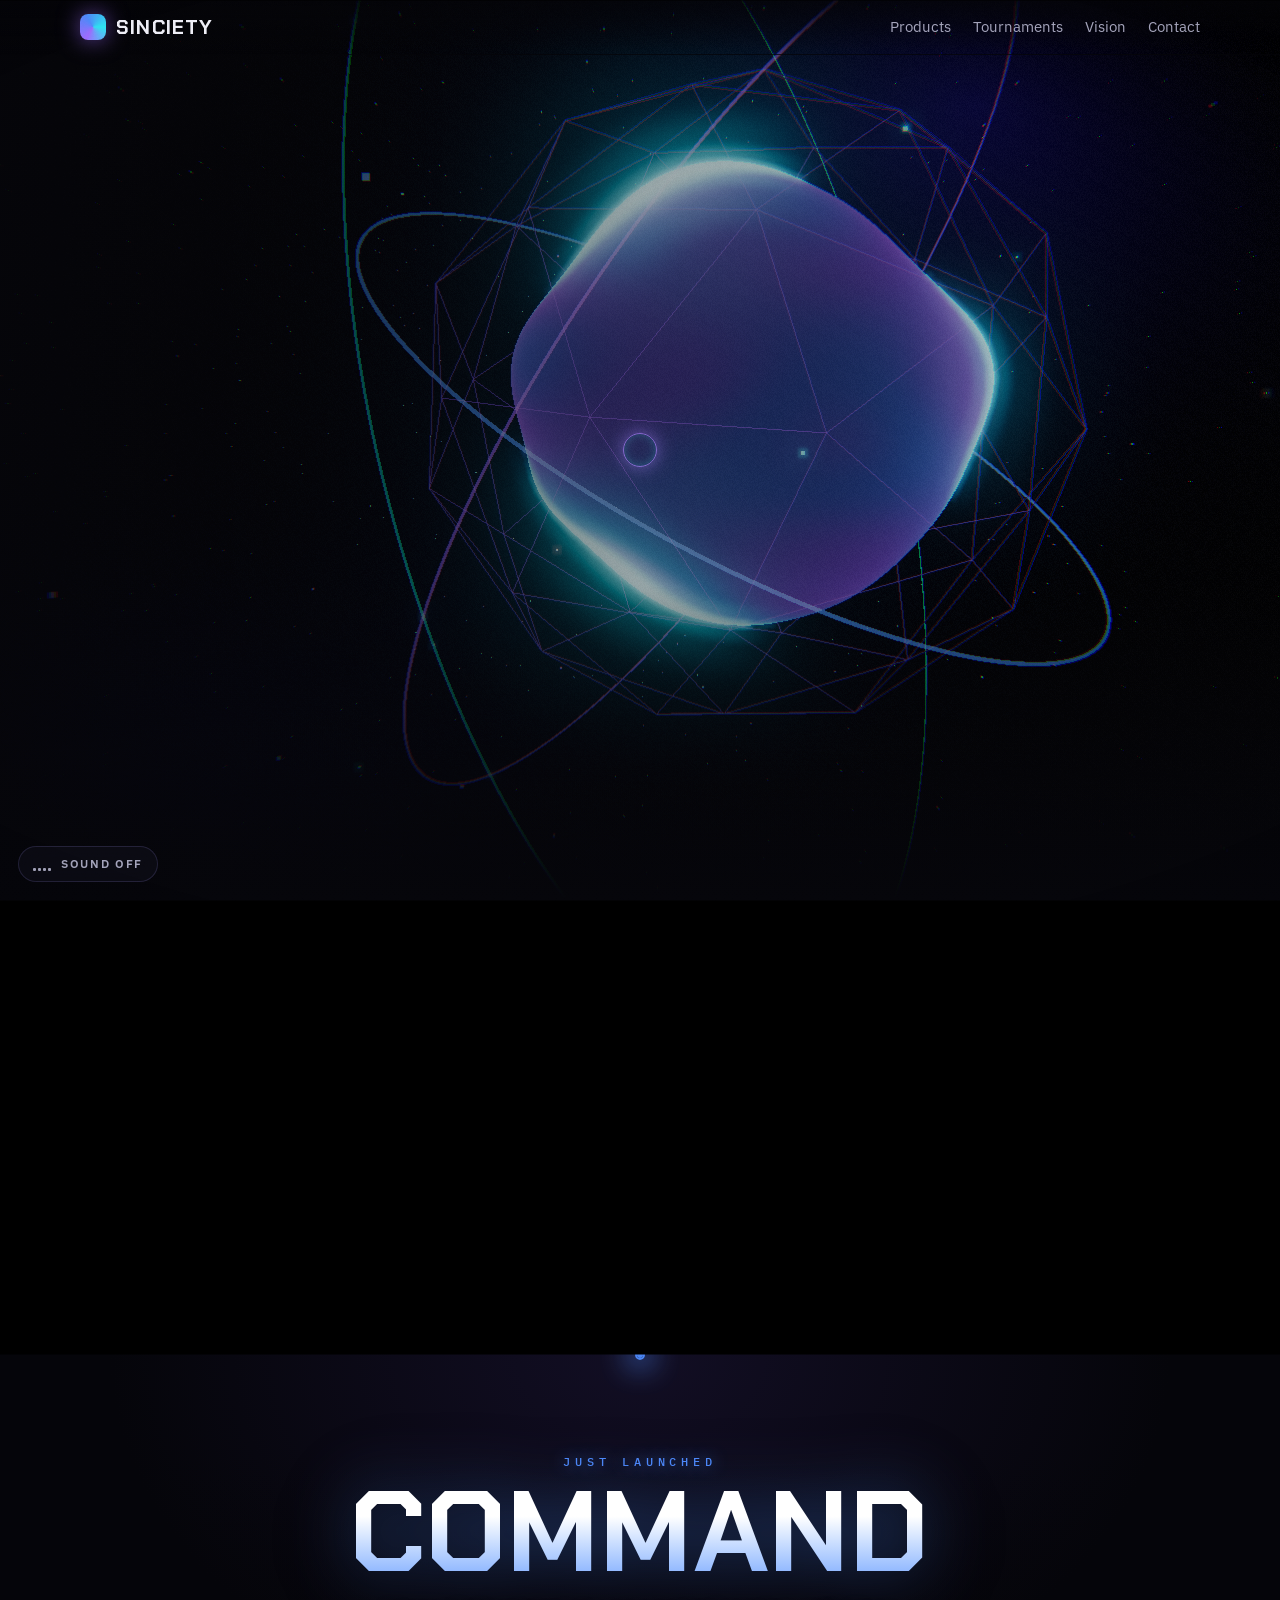
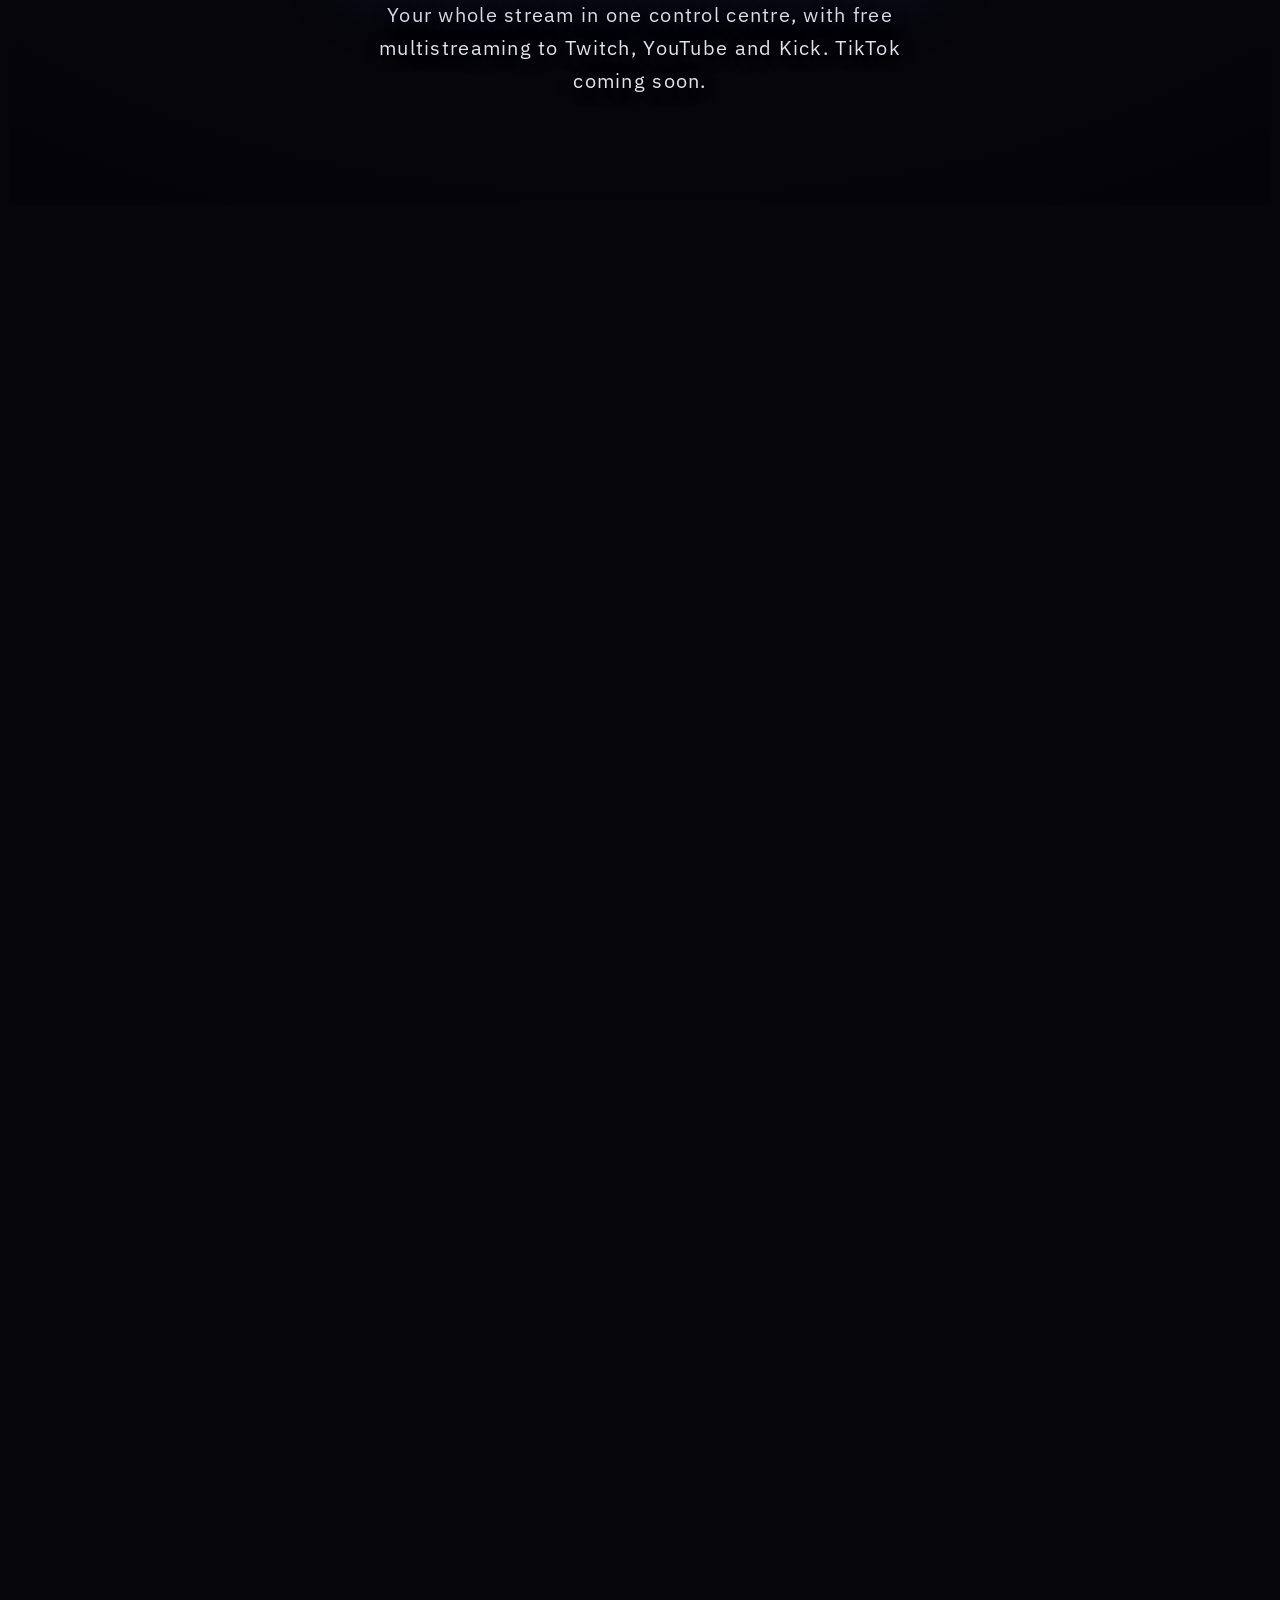
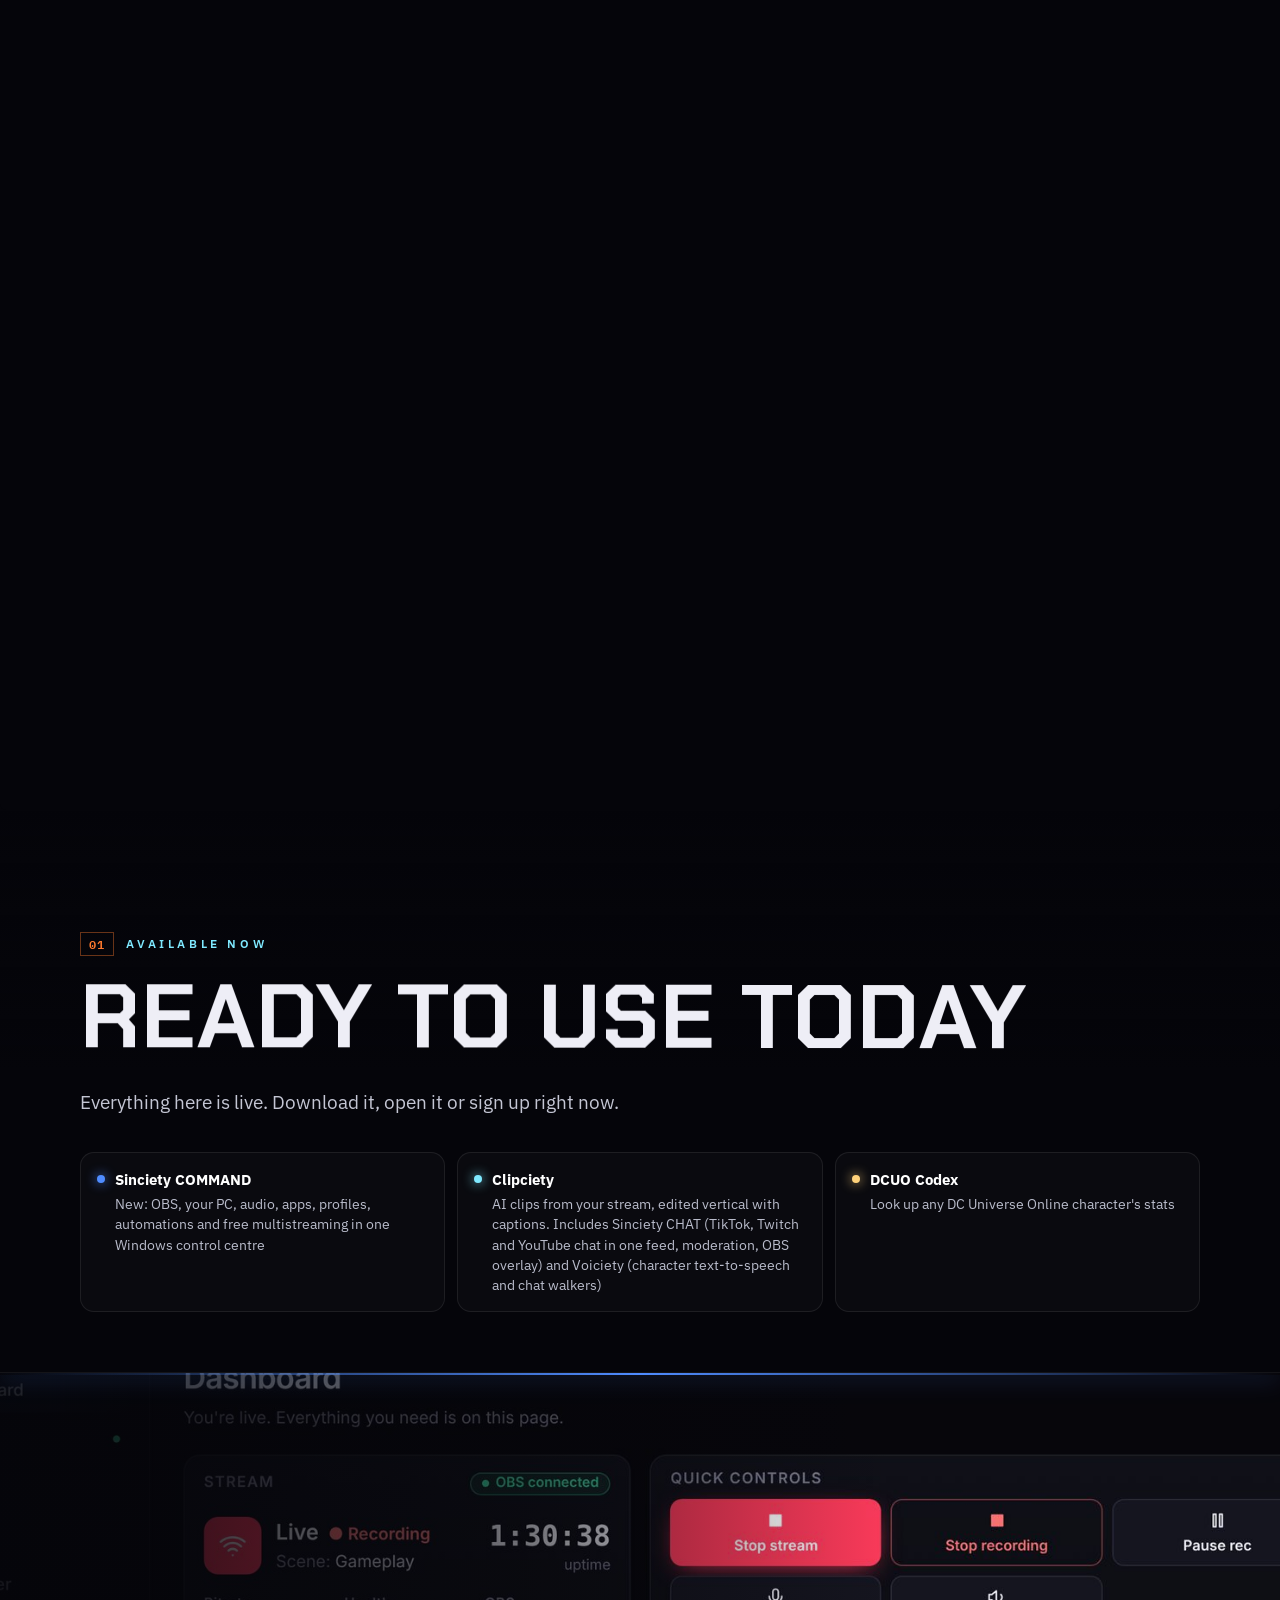
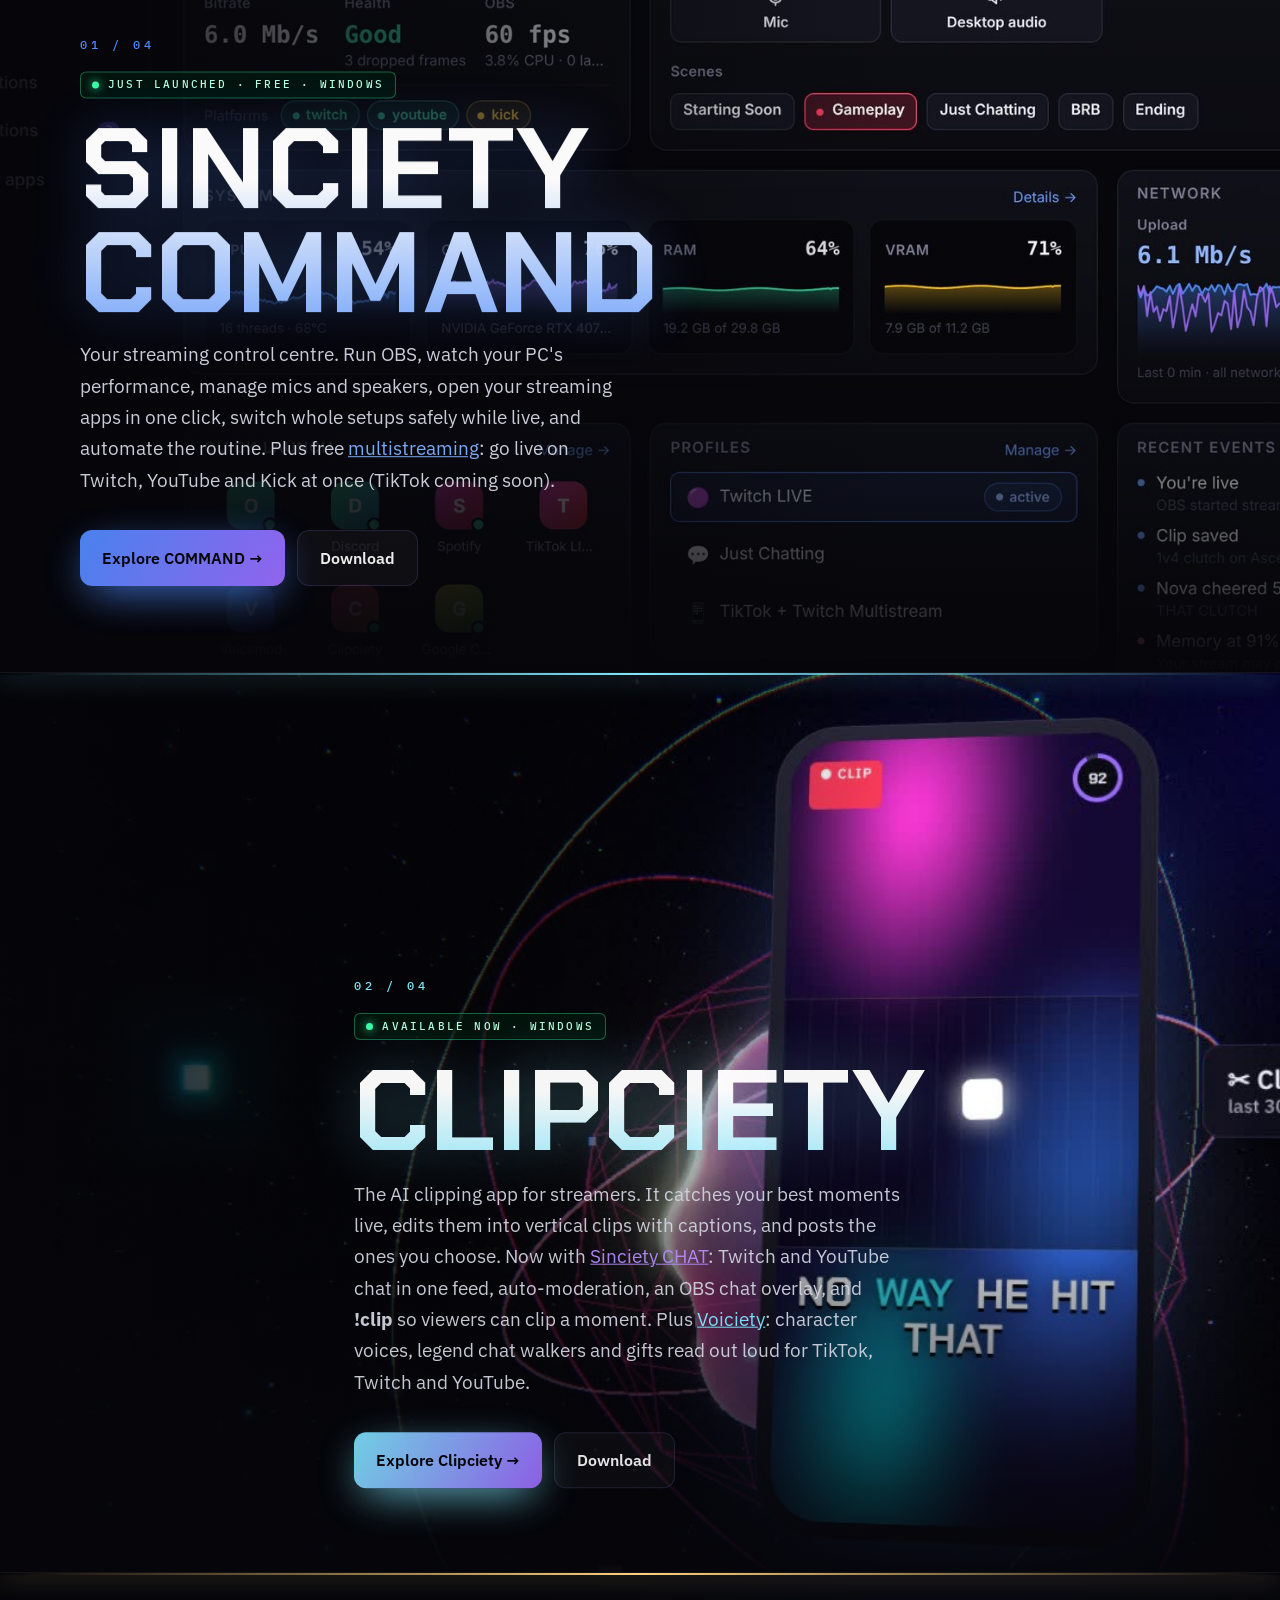
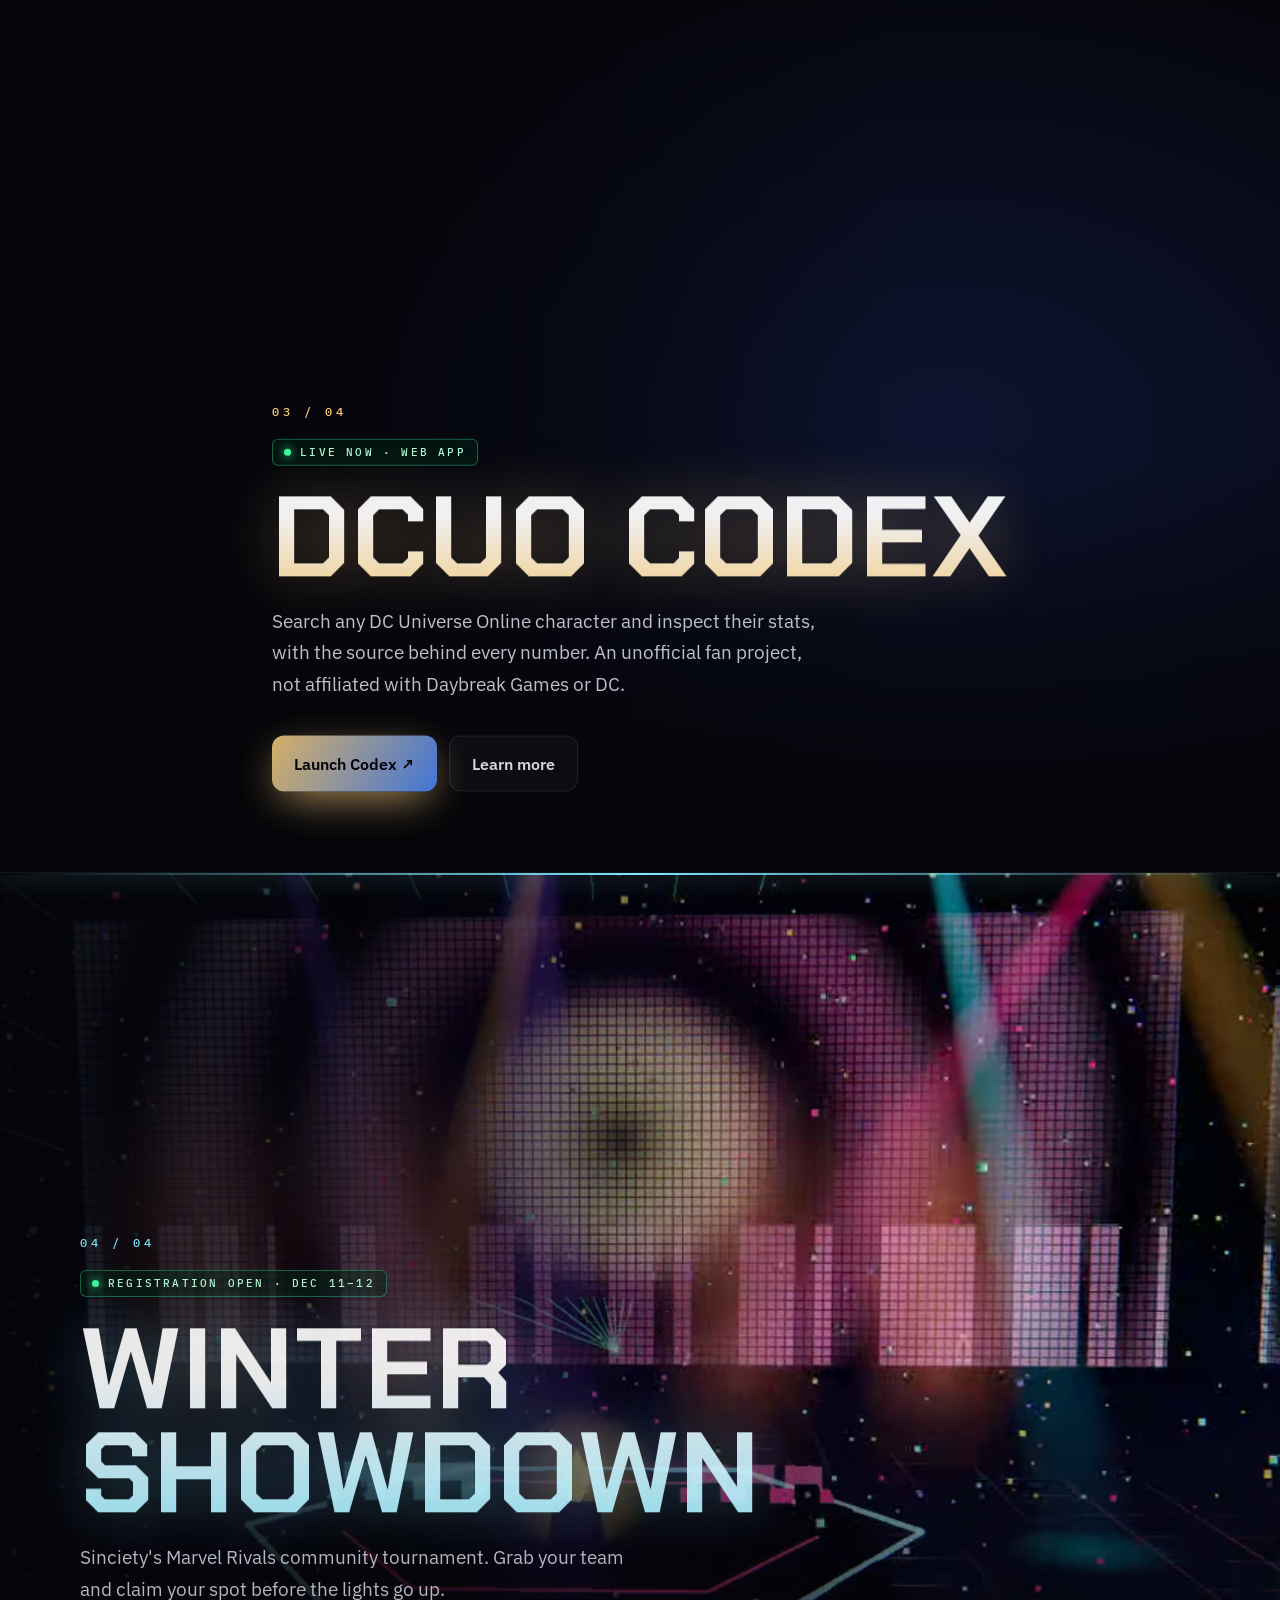
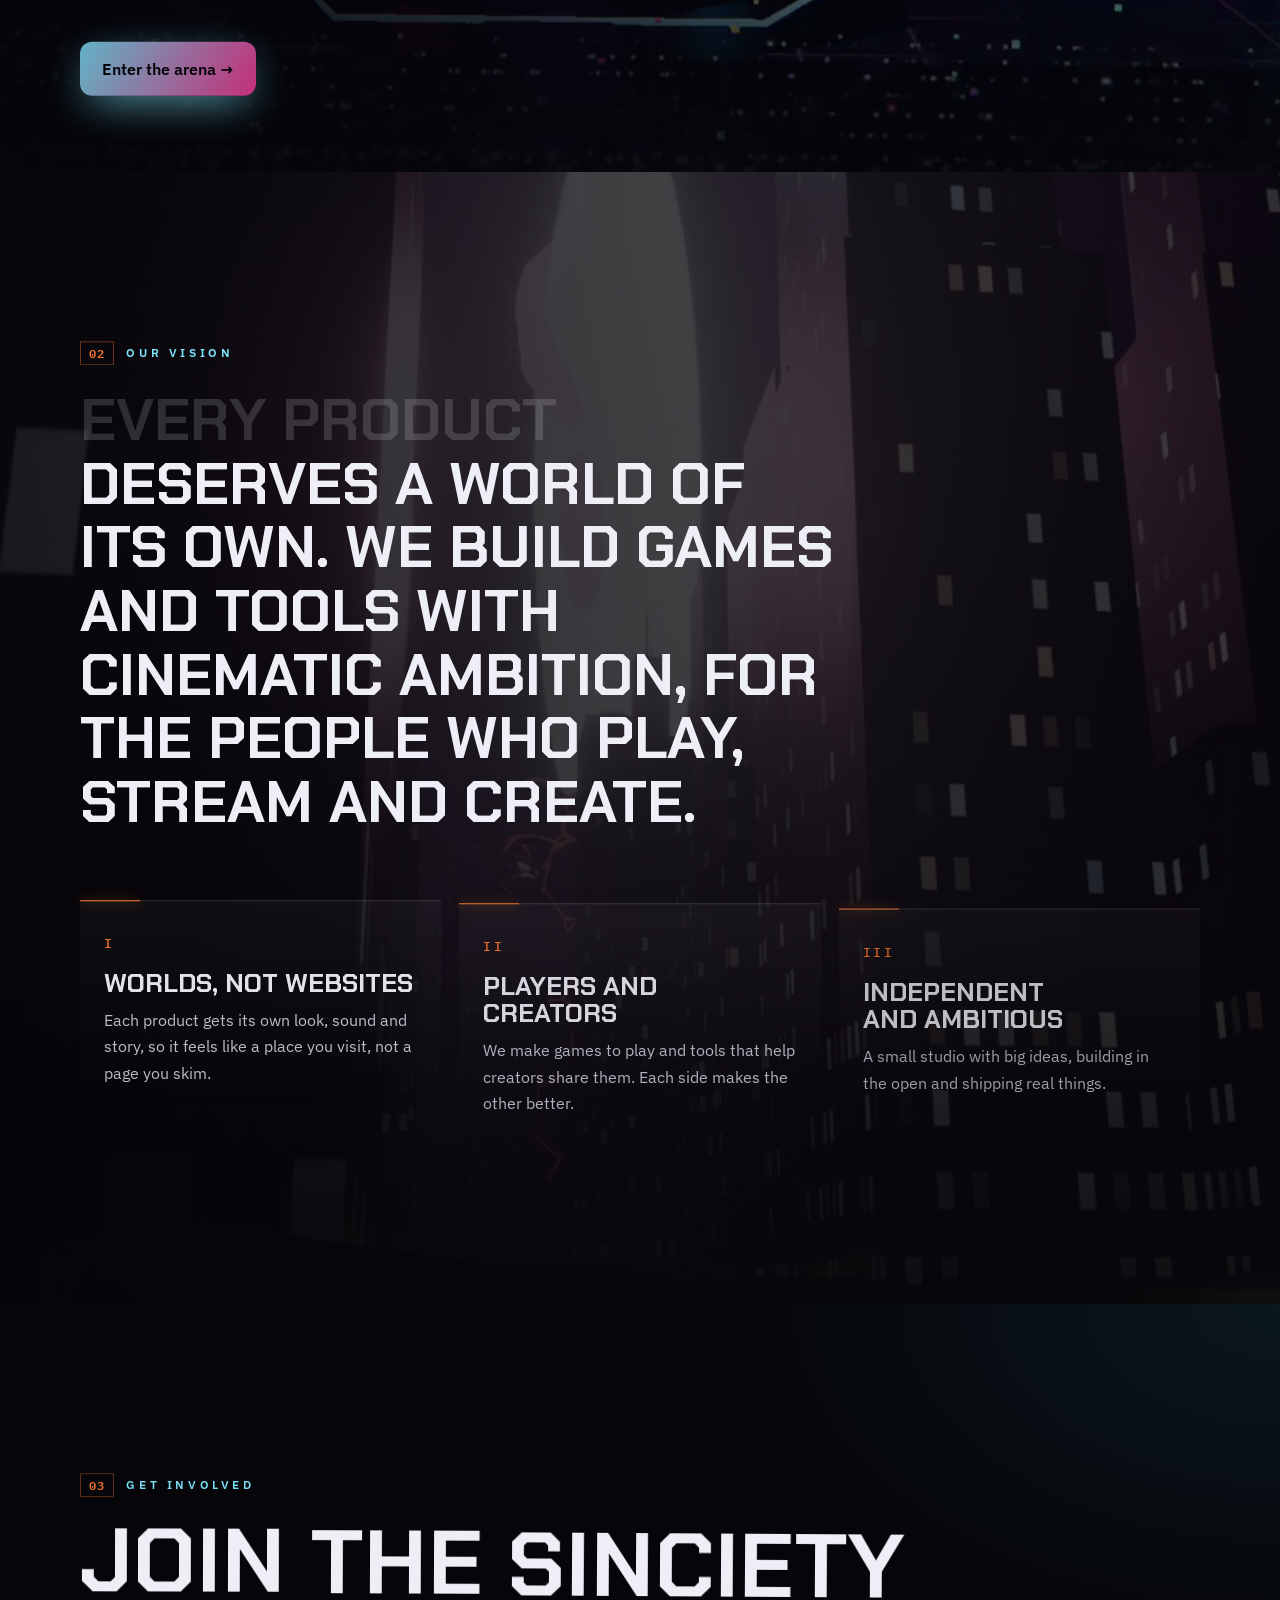
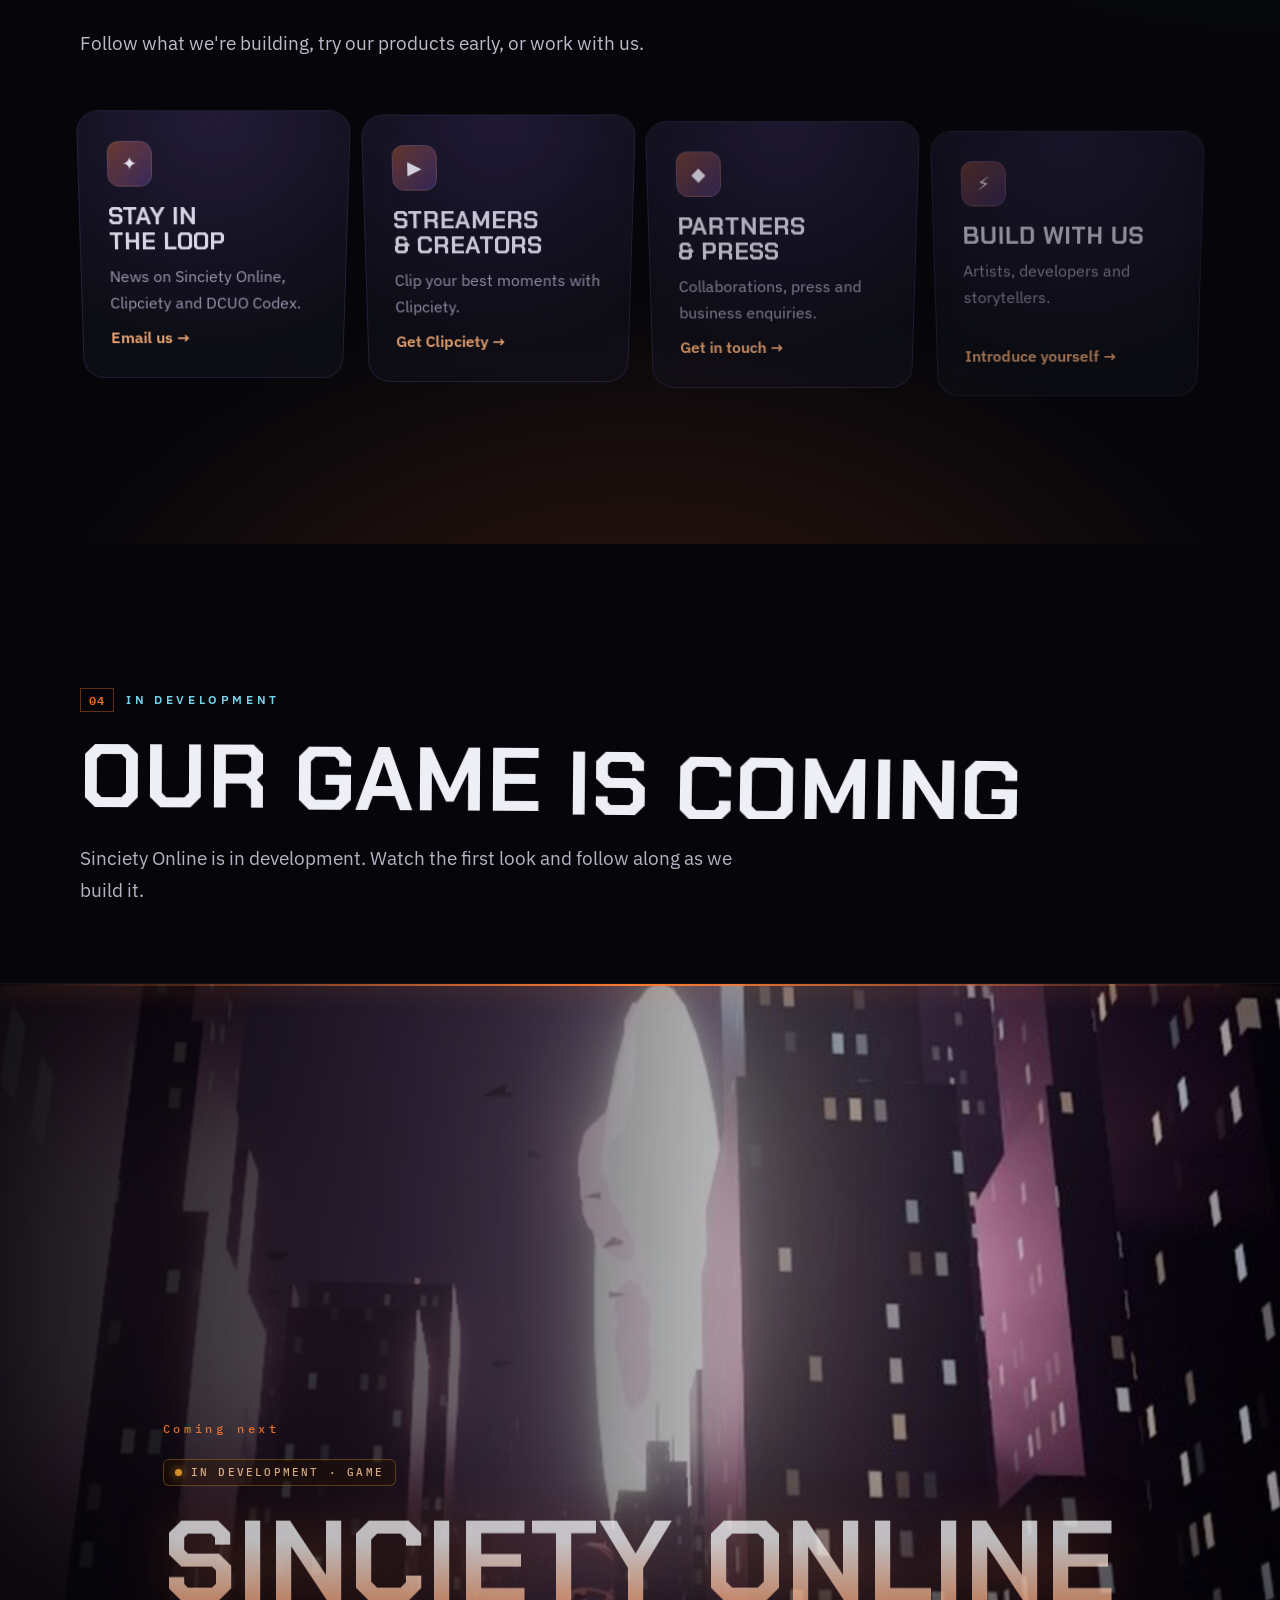
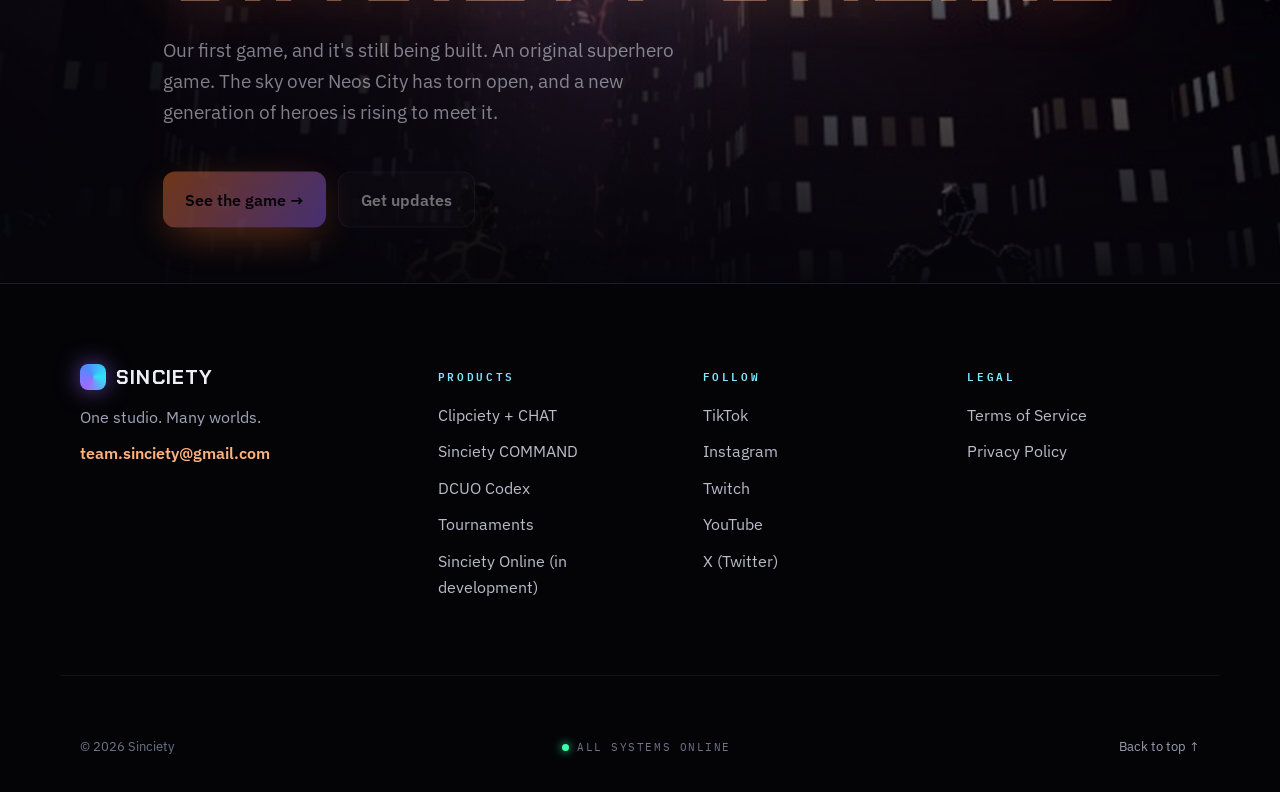
==== commit 3c68ab18: "November sale: 30% off first month banner and sale prices (auto-hides after Nov 30) Co-Authored-By: " ====
--- a/index.html
+++ b/index.html
@@ -16,8 +16,24 @@
   <link rel="stylesheet" href="styles.css">
   <link rel="stylesheet" href="assets/universe.css">
   <link rel="stylesheet" href="assets/hub.css">
+<style>
+  .sale-on{display:none!important}
+  html.sale-live .sale-on{display:revert!important}
+  html.sale-live a.sale-bar{display:block!important}
+  html.sale-live .p-price{font-size:34px;white-space:nowrap}
+  html.sale-live body{padding-bottom:64px}
+  html.sale-live .sound-toggle{bottom:60px}
+  html.sale-live .sale-off{display:none!important}
+  .sale-bar{position:fixed;left:0;right:0;bottom:0;z-index:999;display:block;box-shadow:0 -8px 30px rgba(0,0,0,.4);text-align:center;padding:9px 16px;font:600 14px/1.4 system-ui,sans-serif;color:#fff;text-decoration:none;
+    background:linear-gradient(90deg,#7d4dff,#4f8cff)}
+  .sale-bar b{font-weight:800}
+  .was{color:#8a8ca3;font-size:.55em;font-weight:600;margin-right:6px}
+  .sale-tag{display:inline-block;white-space:nowrap;margin:8px 0 2px;padding:3px 10px;border-radius:999px;font:700 12px/1.4 system-ui,sans-serif;color:#fff;background:linear-gradient(90deg,#7d4dff,#4f8cff)}
+</style>
+<script>try{if(Date.now()<Date.parse("2026-12-01T08:00:00Z"))document.documentElement.classList.add("sale-live")}catch(e){}</script>
 </head>
 <body class="home hub">
+  <a class="sale-bar sale-on" href="clipciety/pricing.html"><b>November sale:</b> 30% off your first month of any Clipciety plan, including Sinciety COMMAND Premium. Ends Nov 30 →</a>
   <canvas id="scene3d" aria-hidden="true"></canvas>
   <div id="intro" aria-hidden="true"><div class="intro-word">Sinciety</div><div class="intro-sub">One studio · Many worlds</div></div>
 
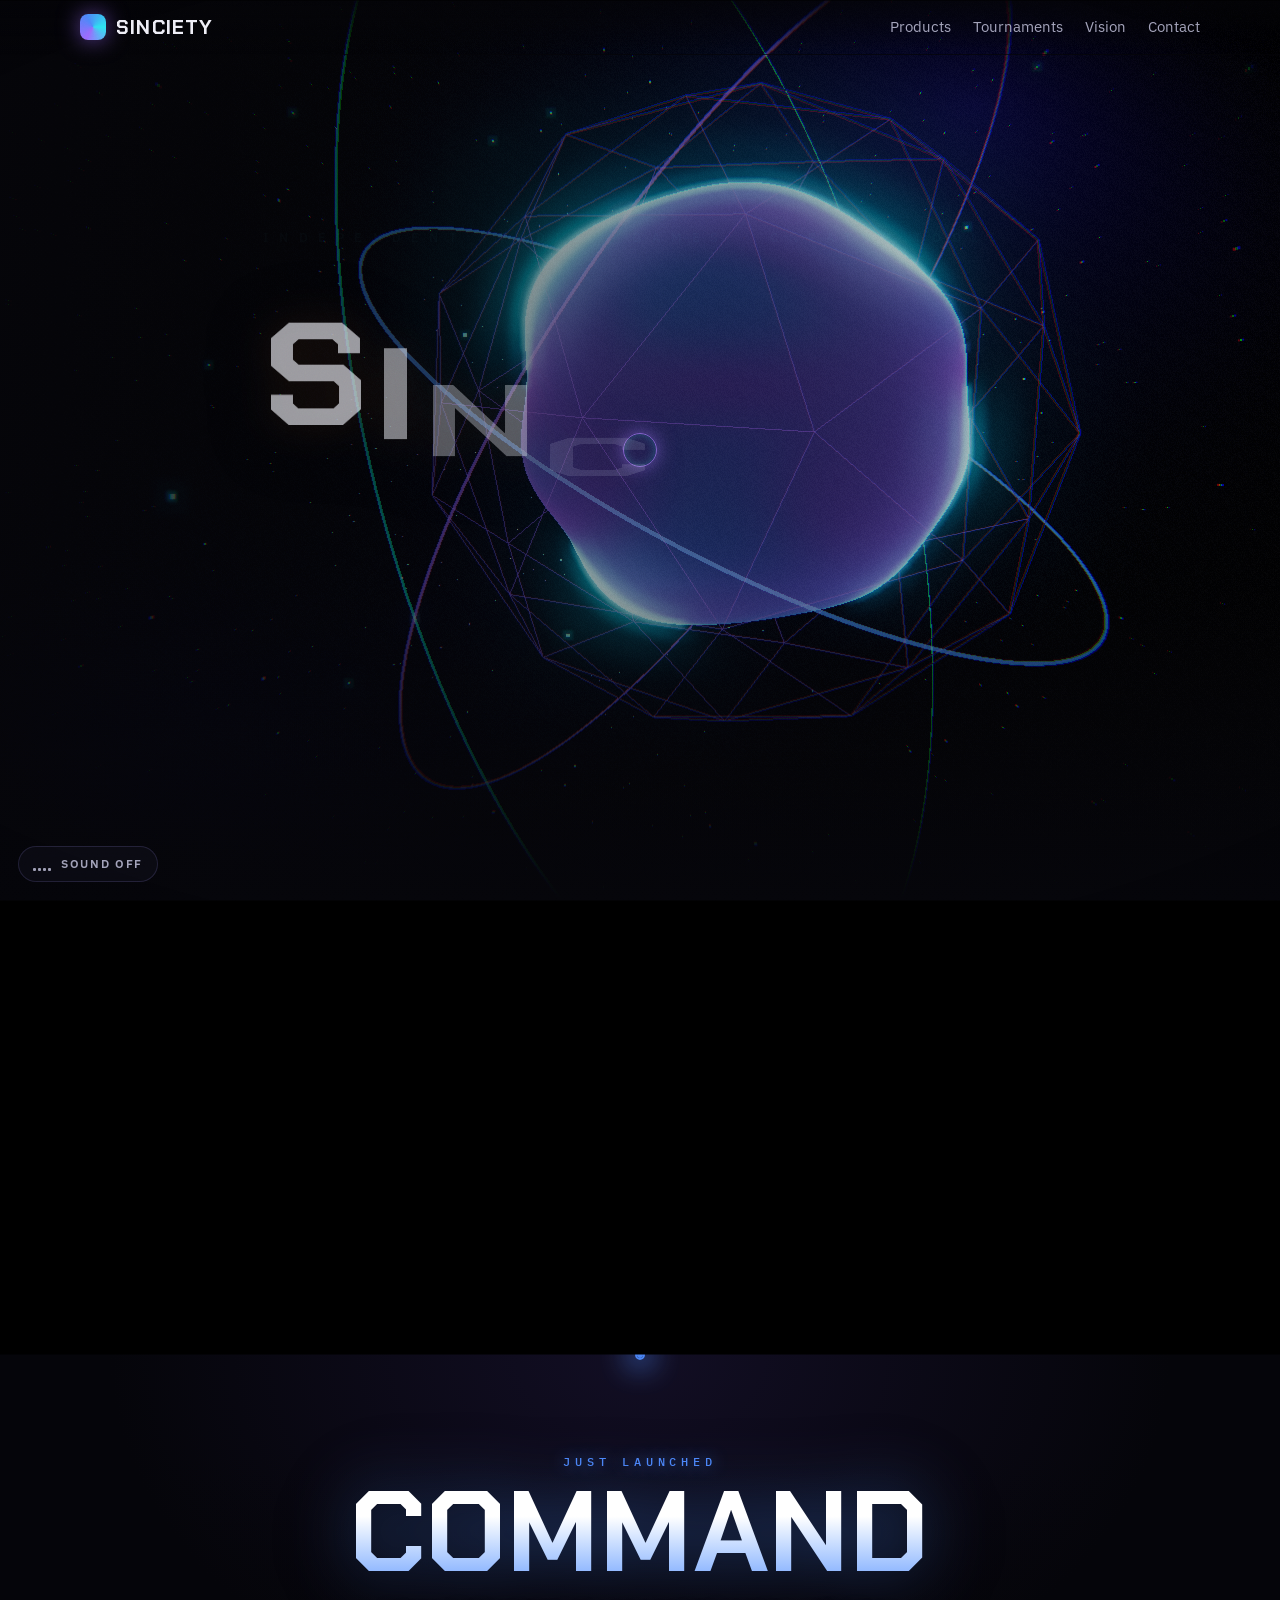
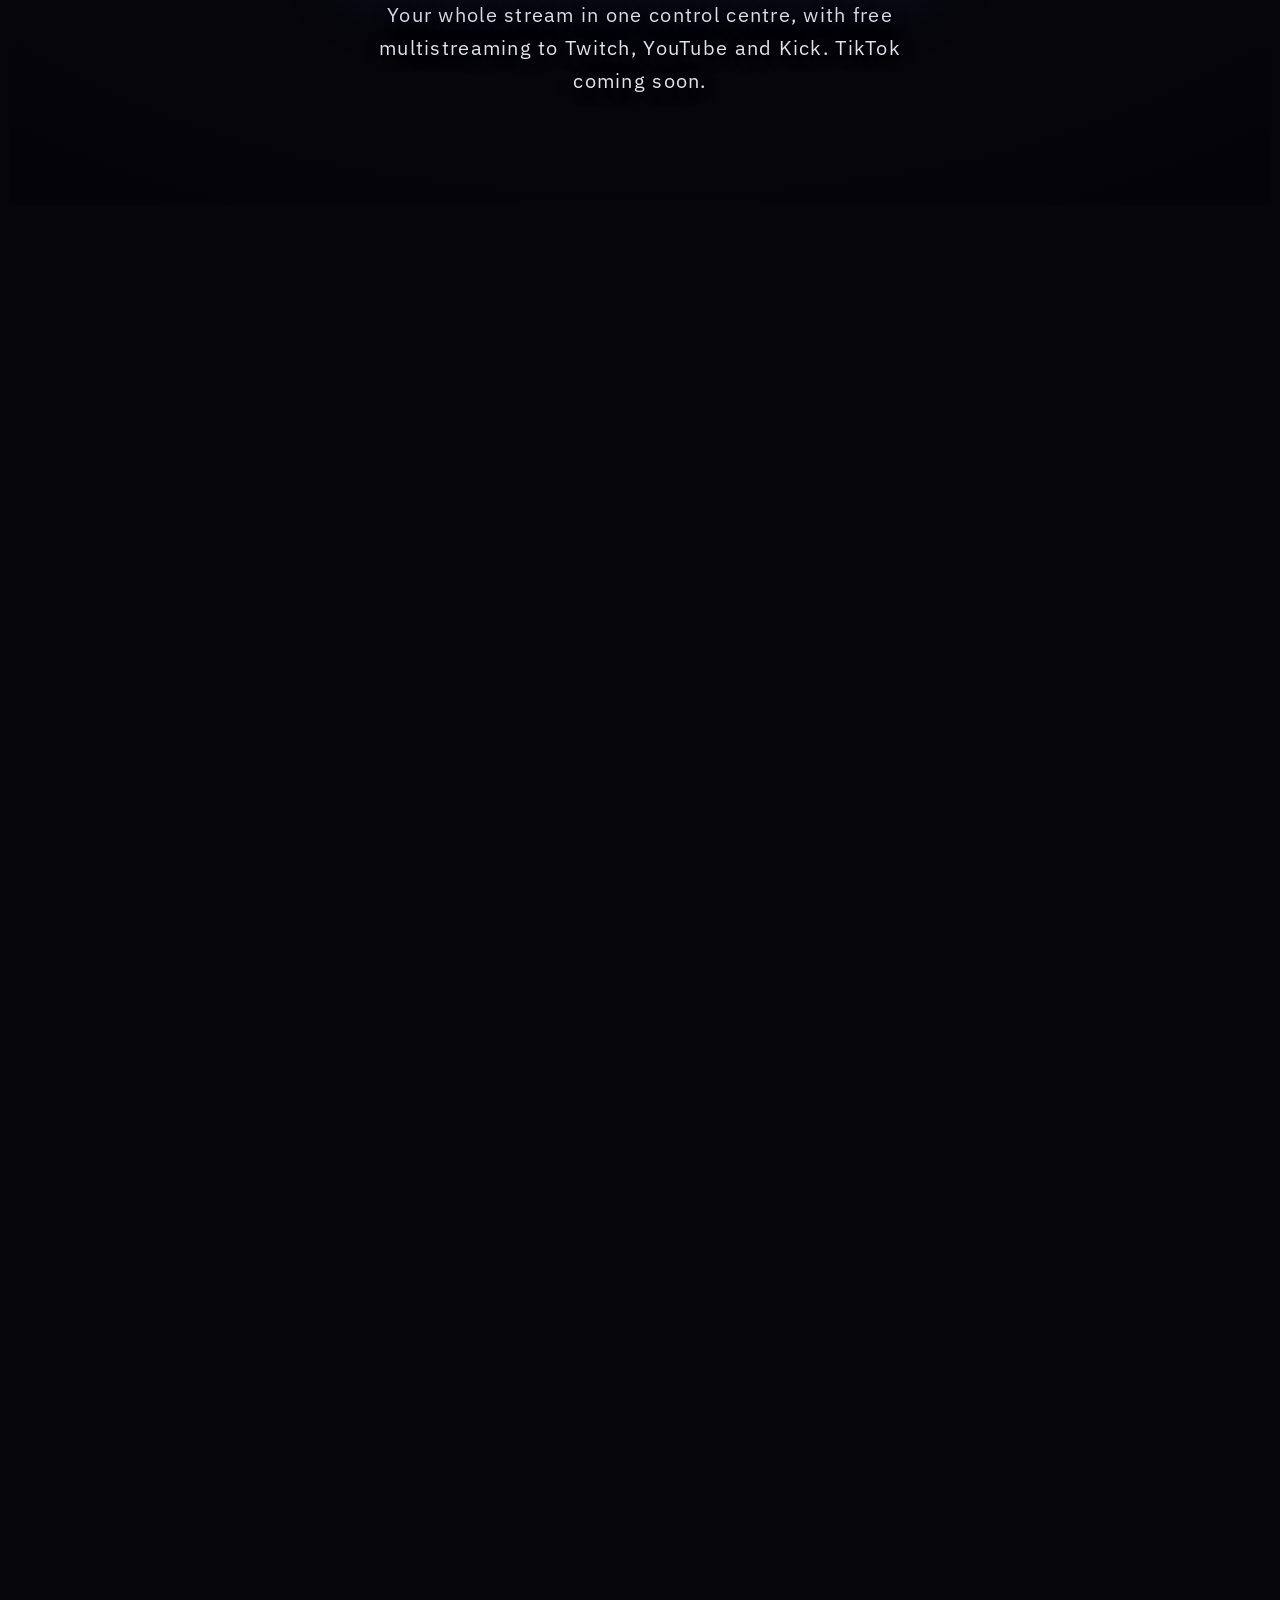
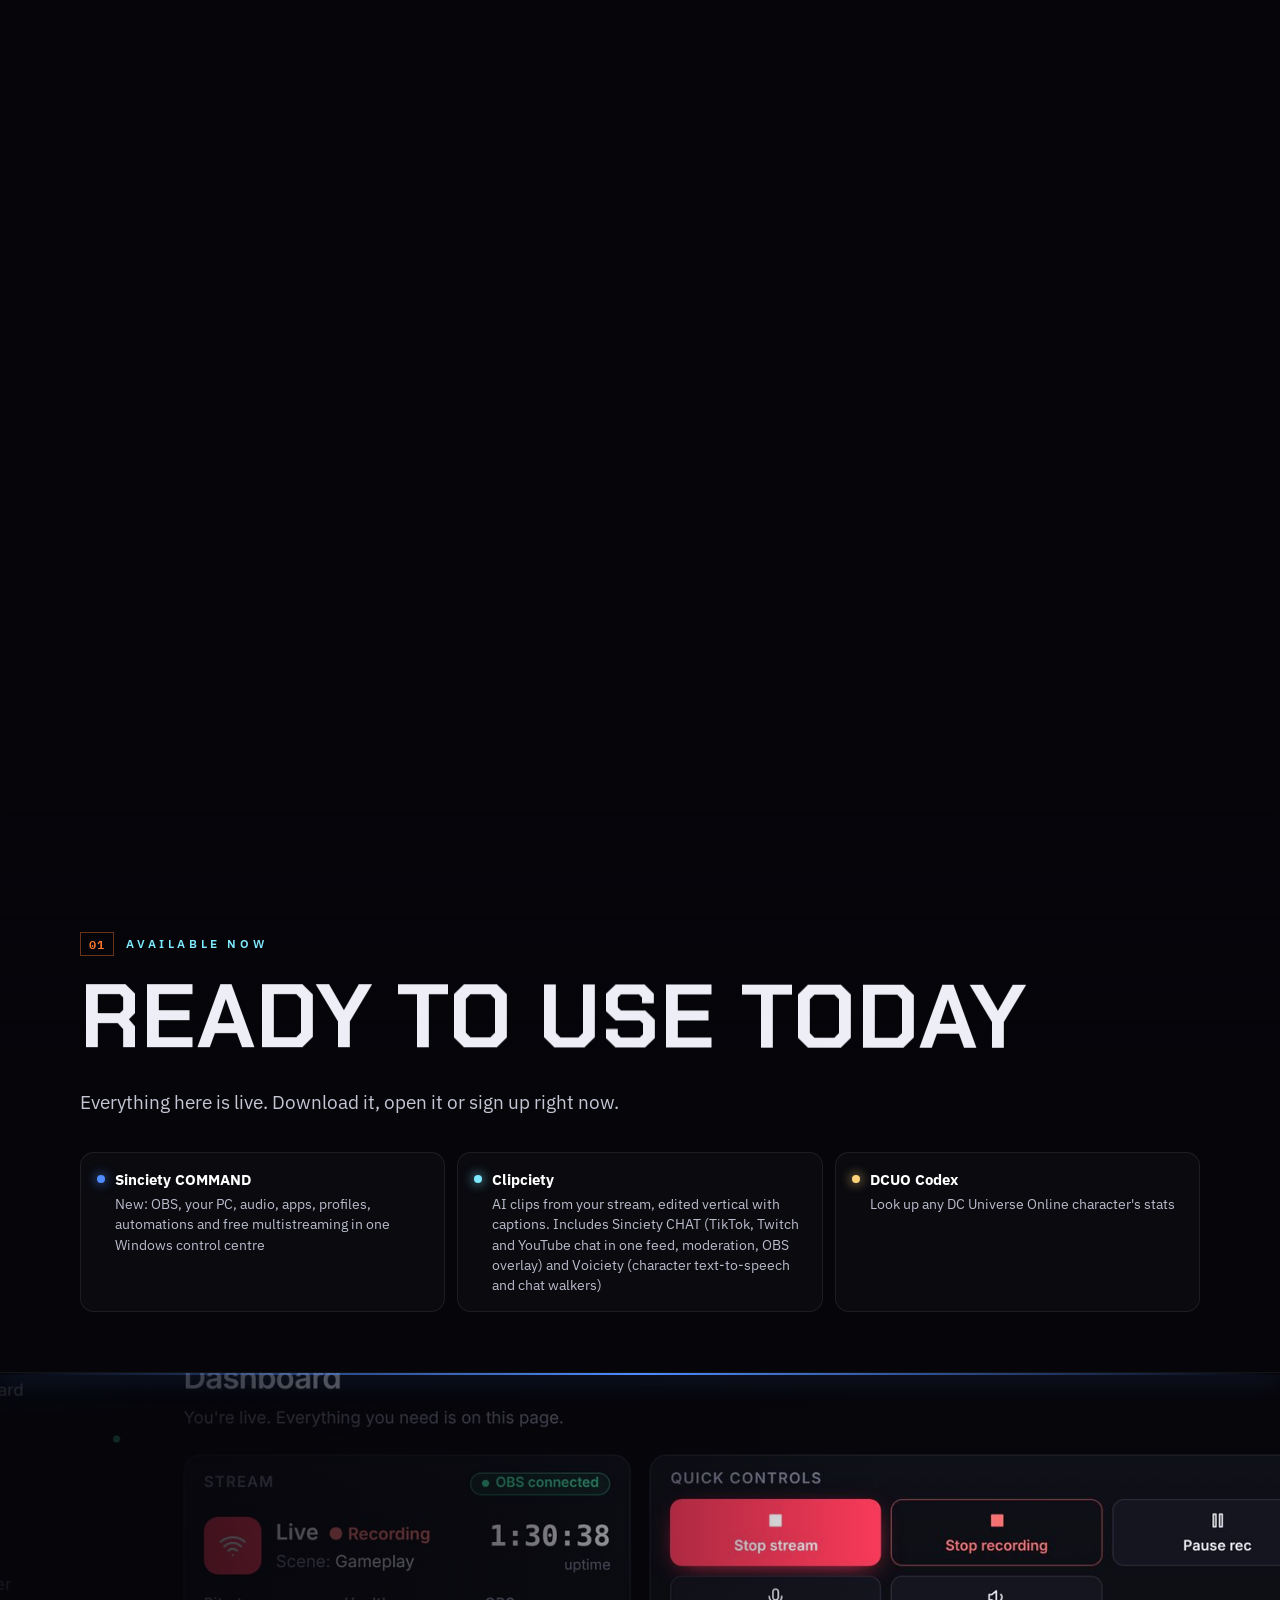
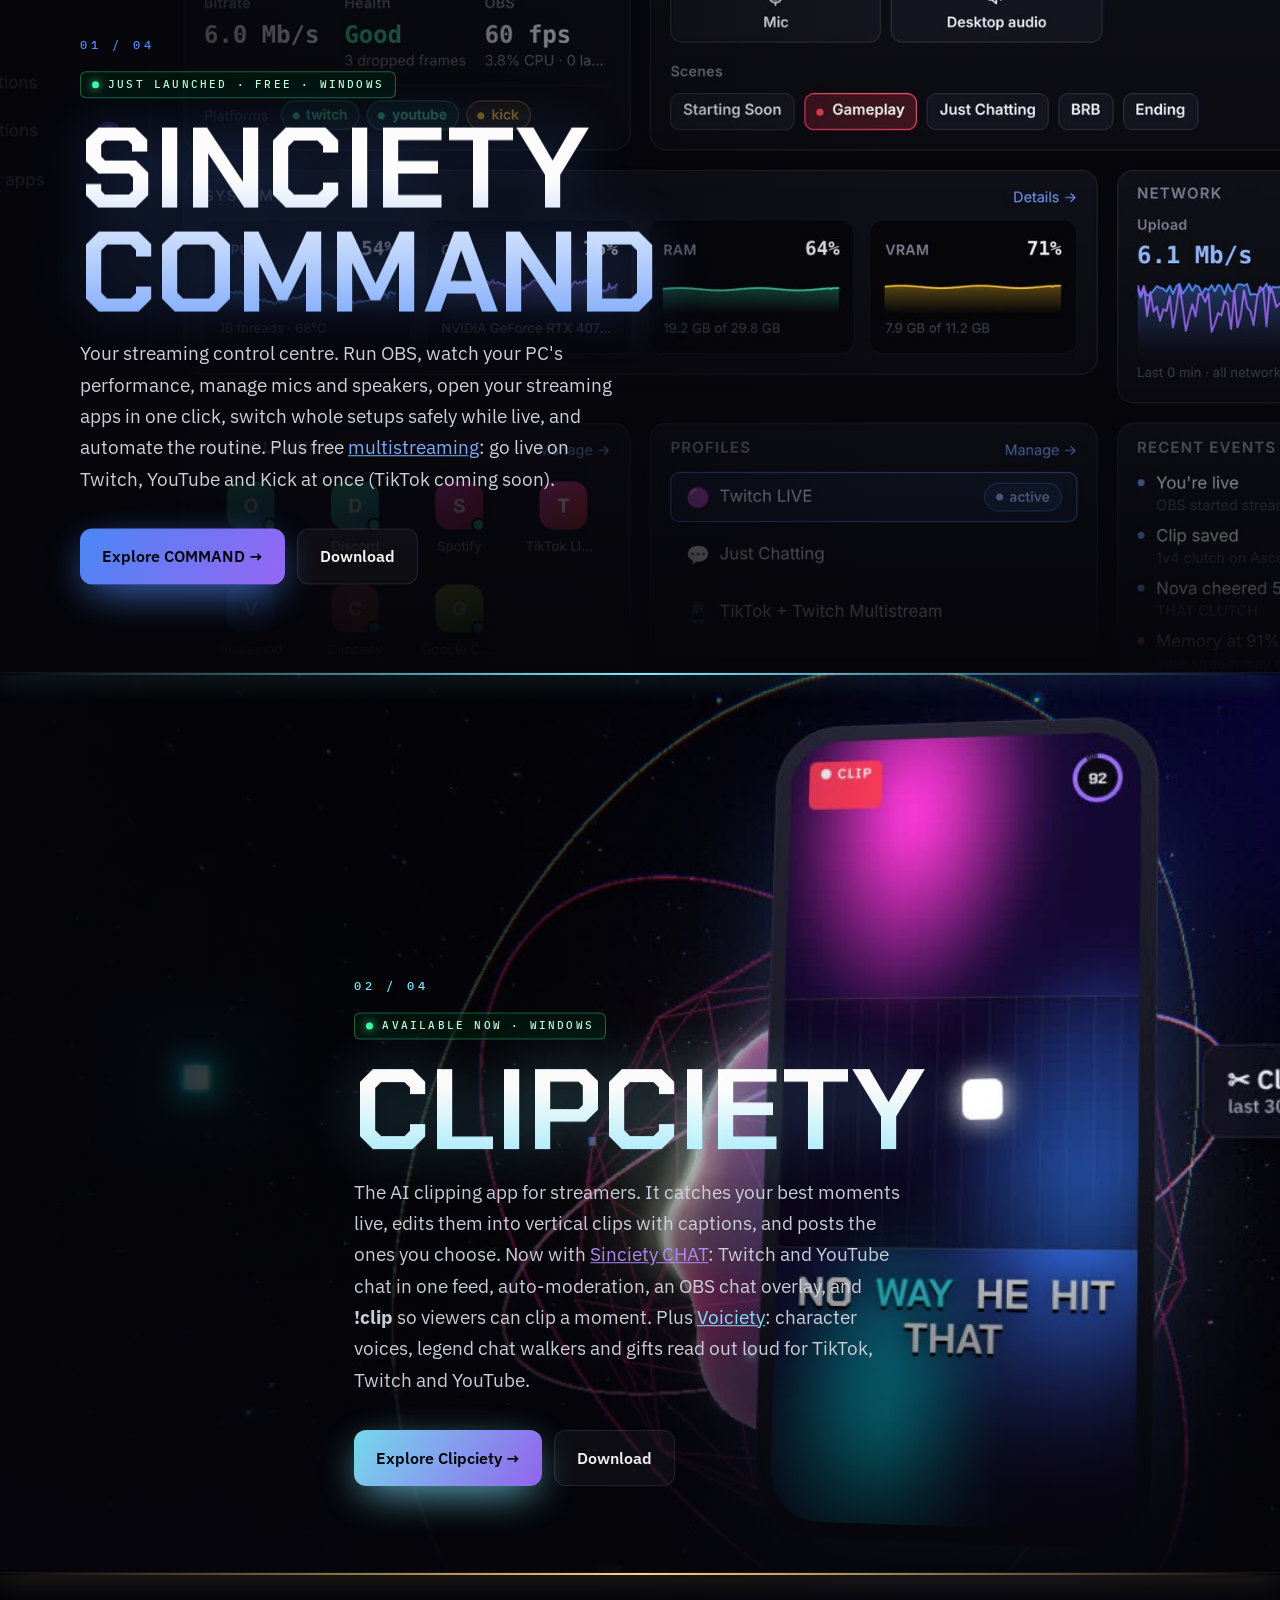
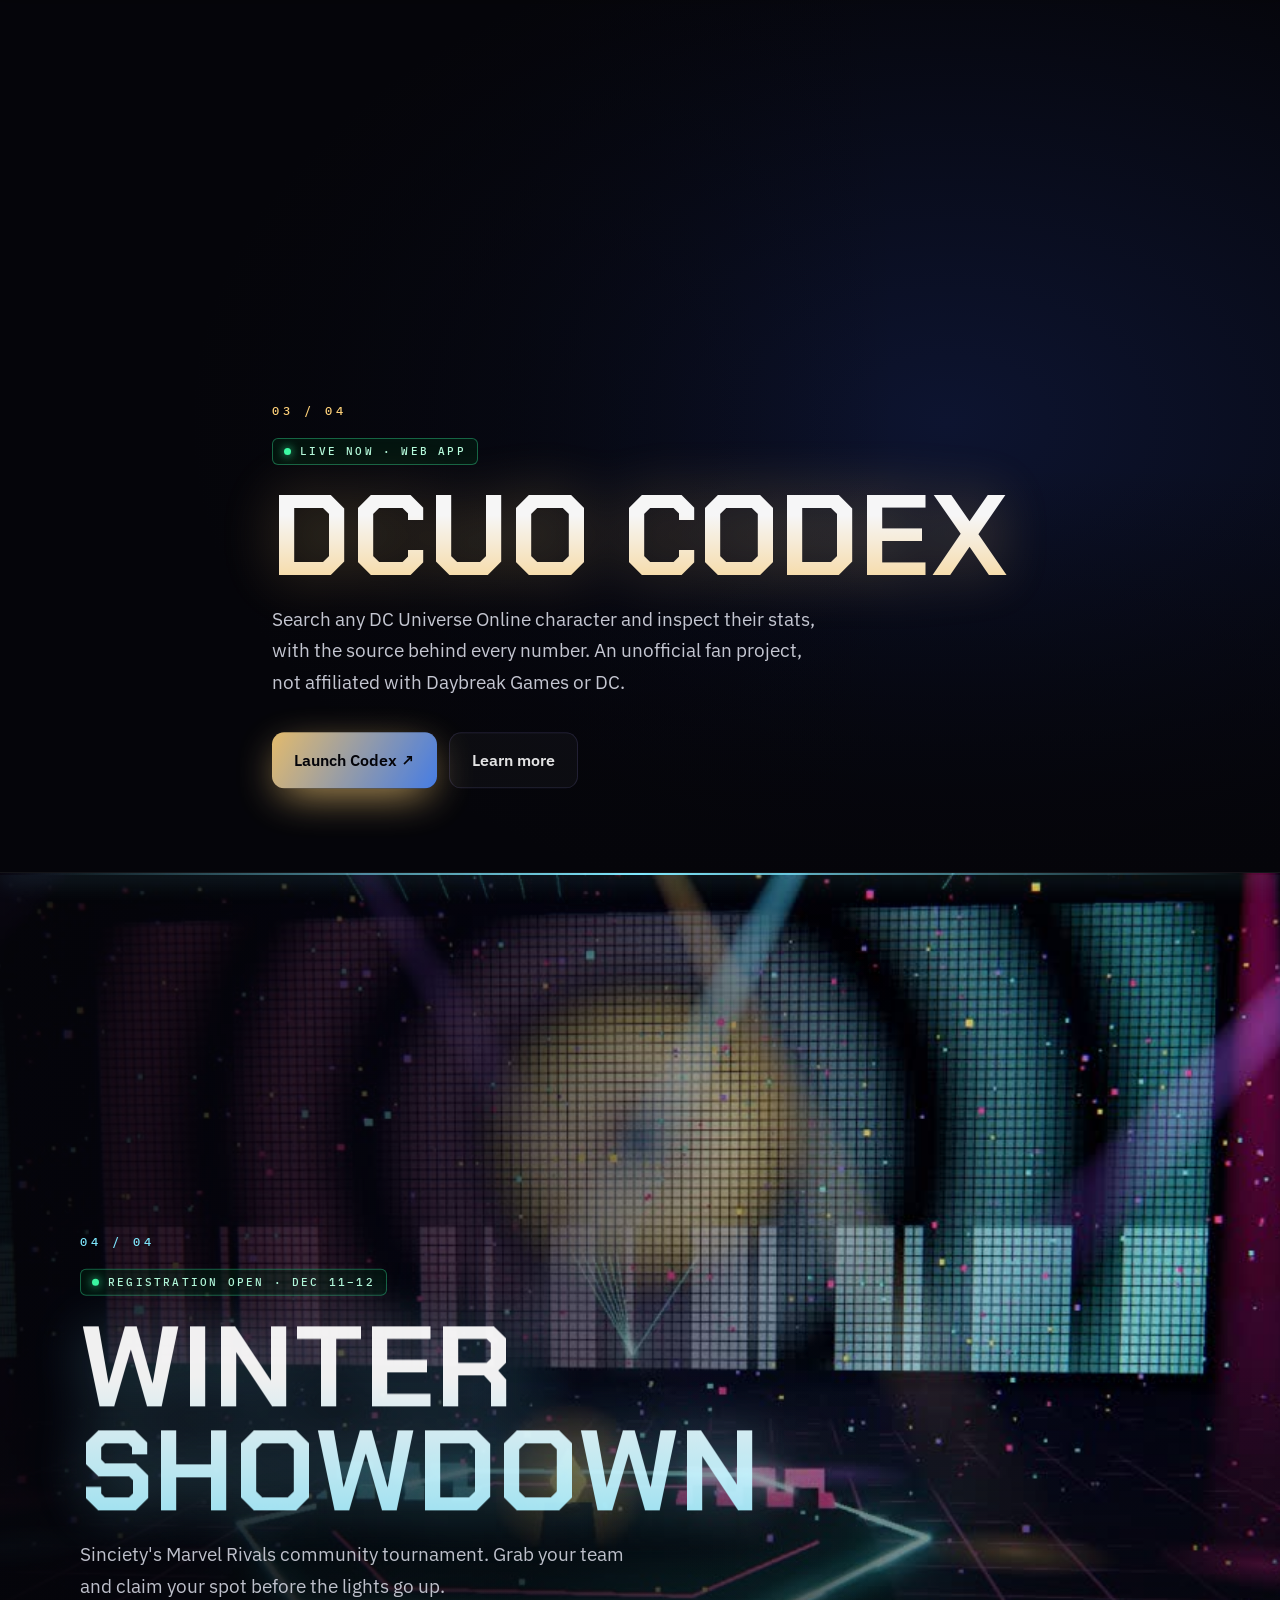
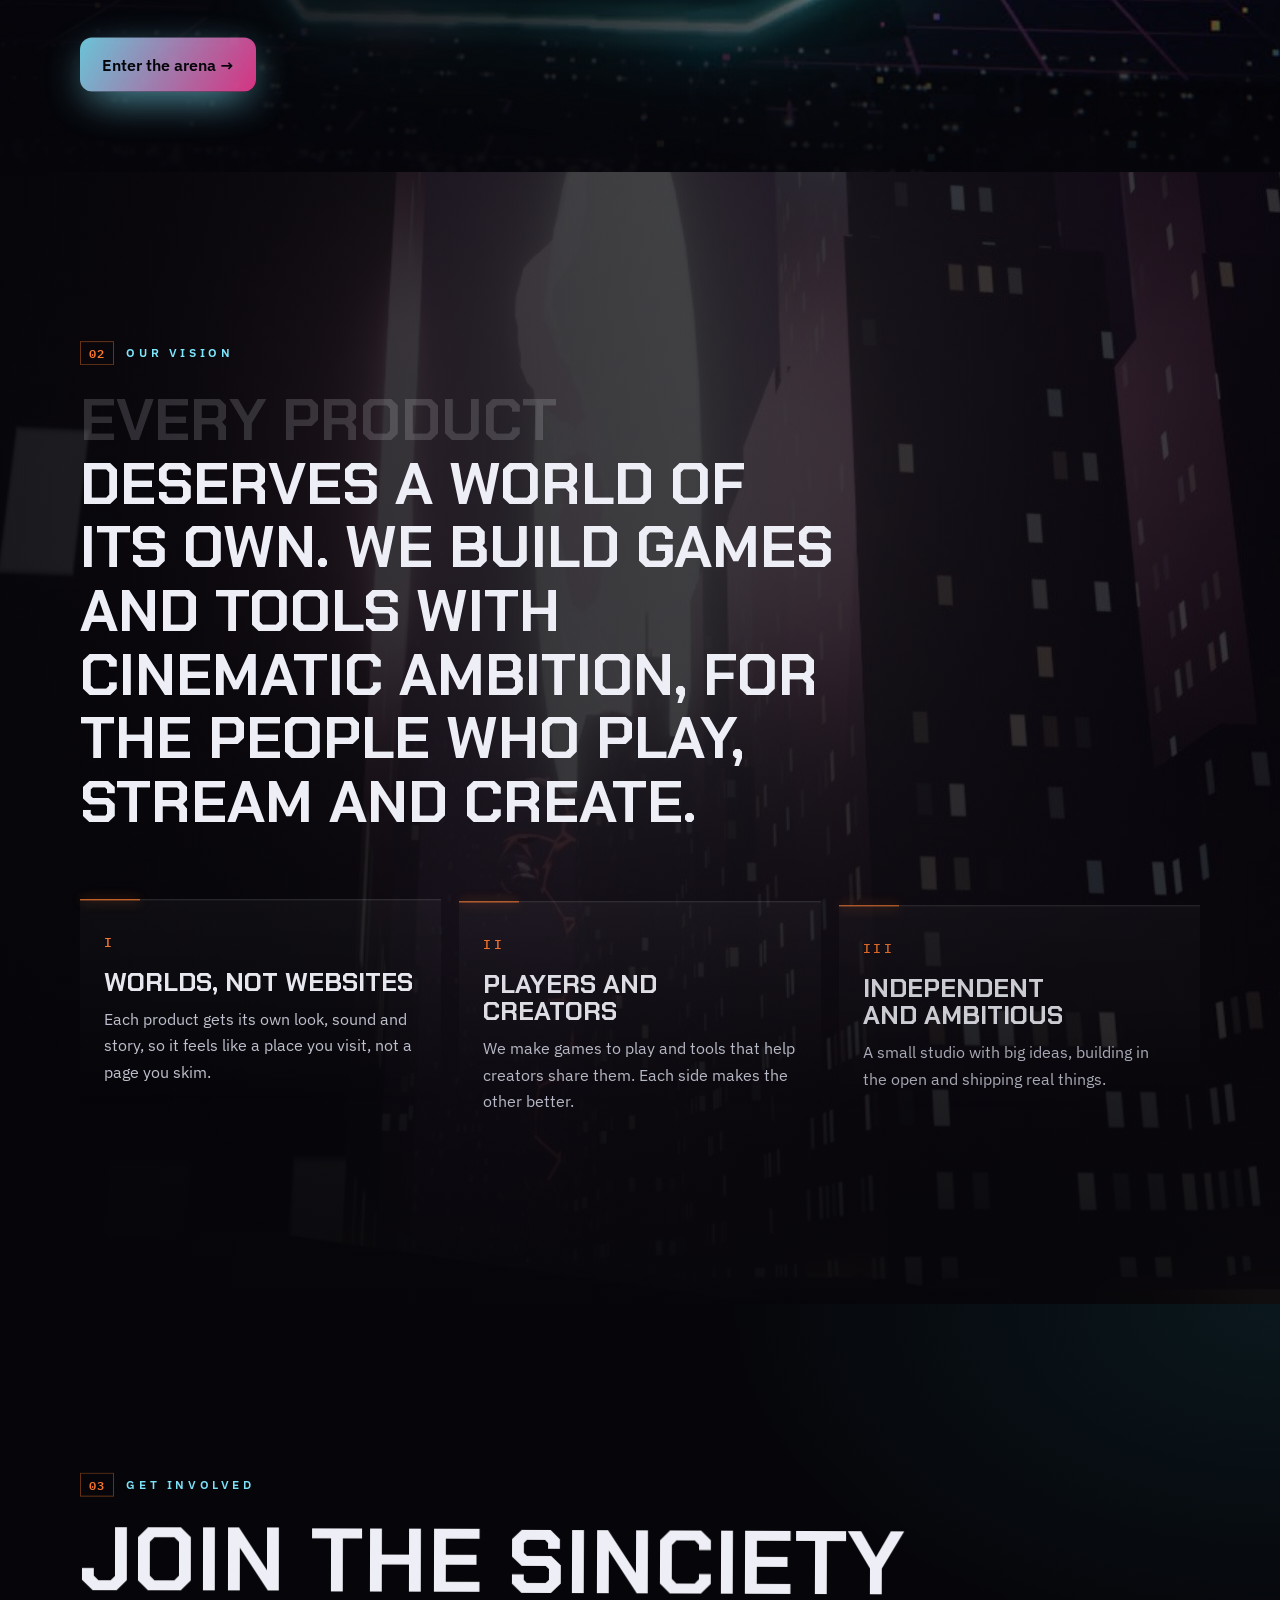
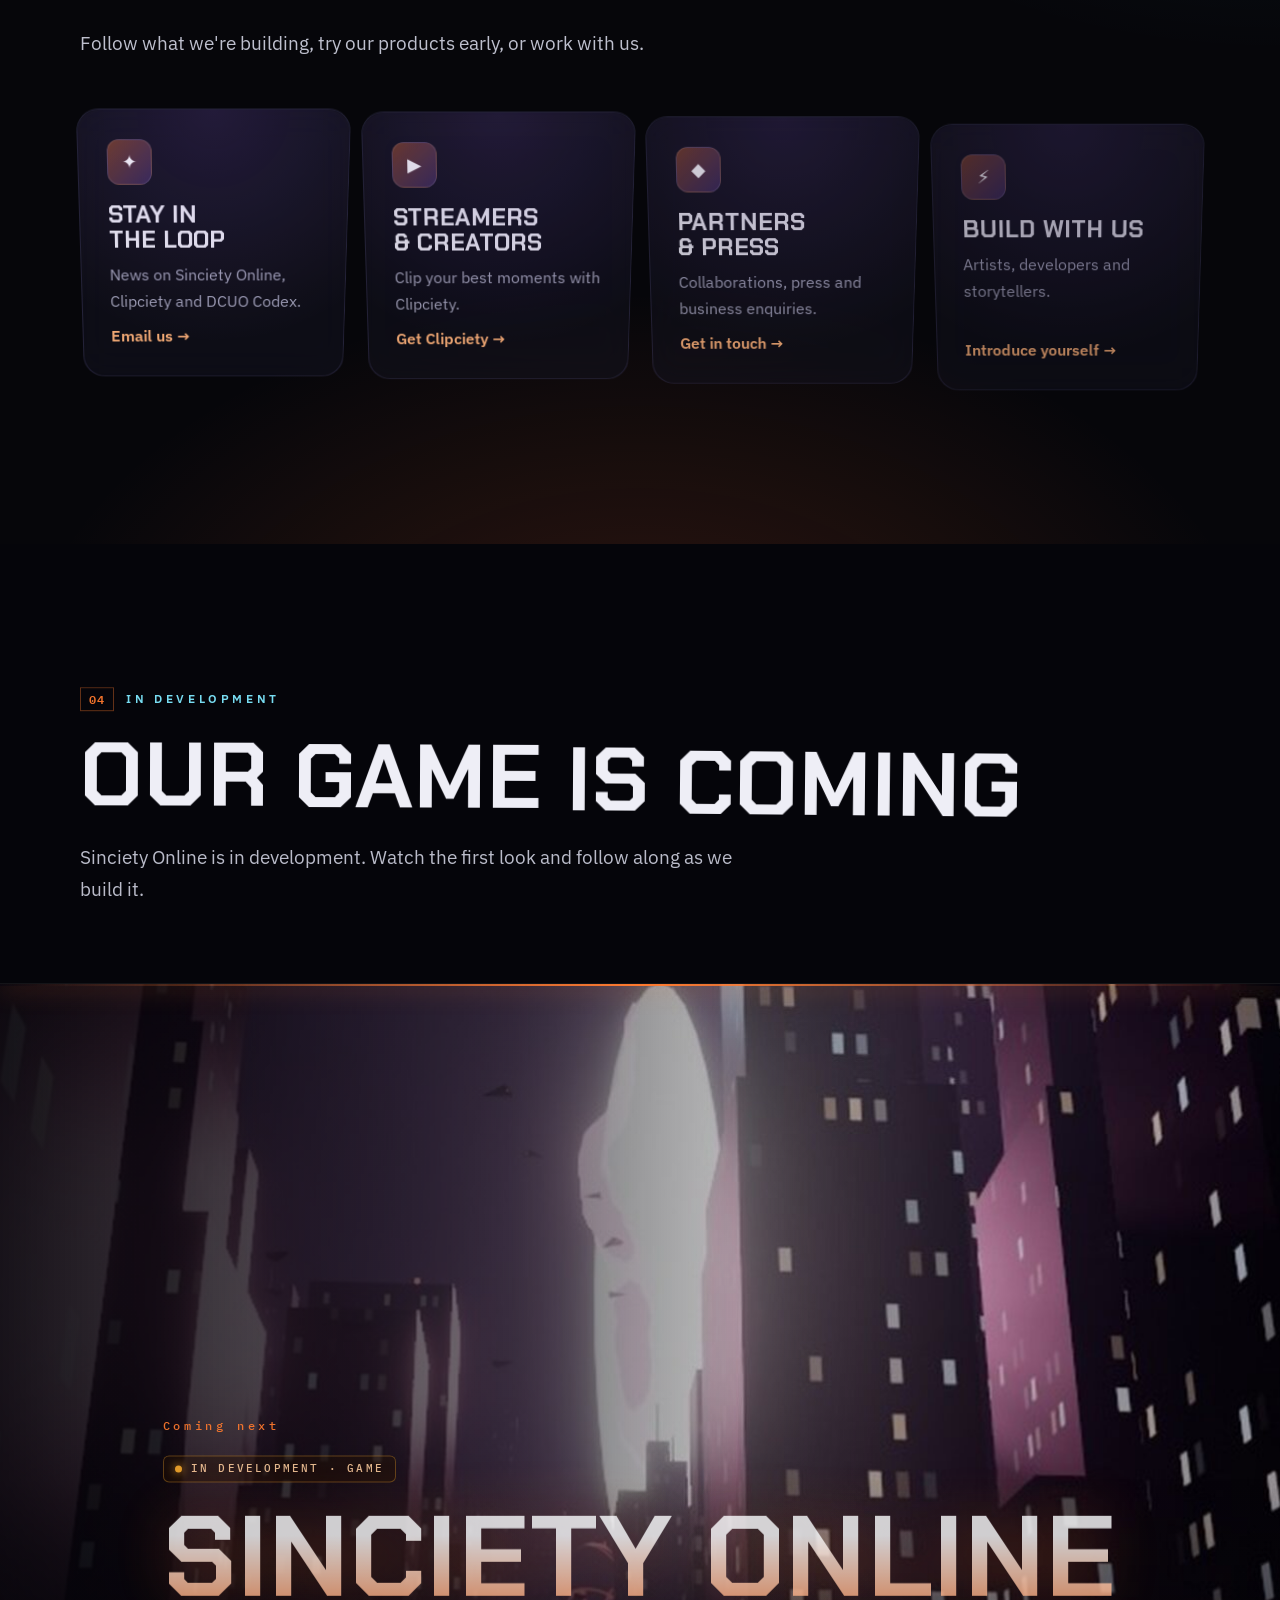
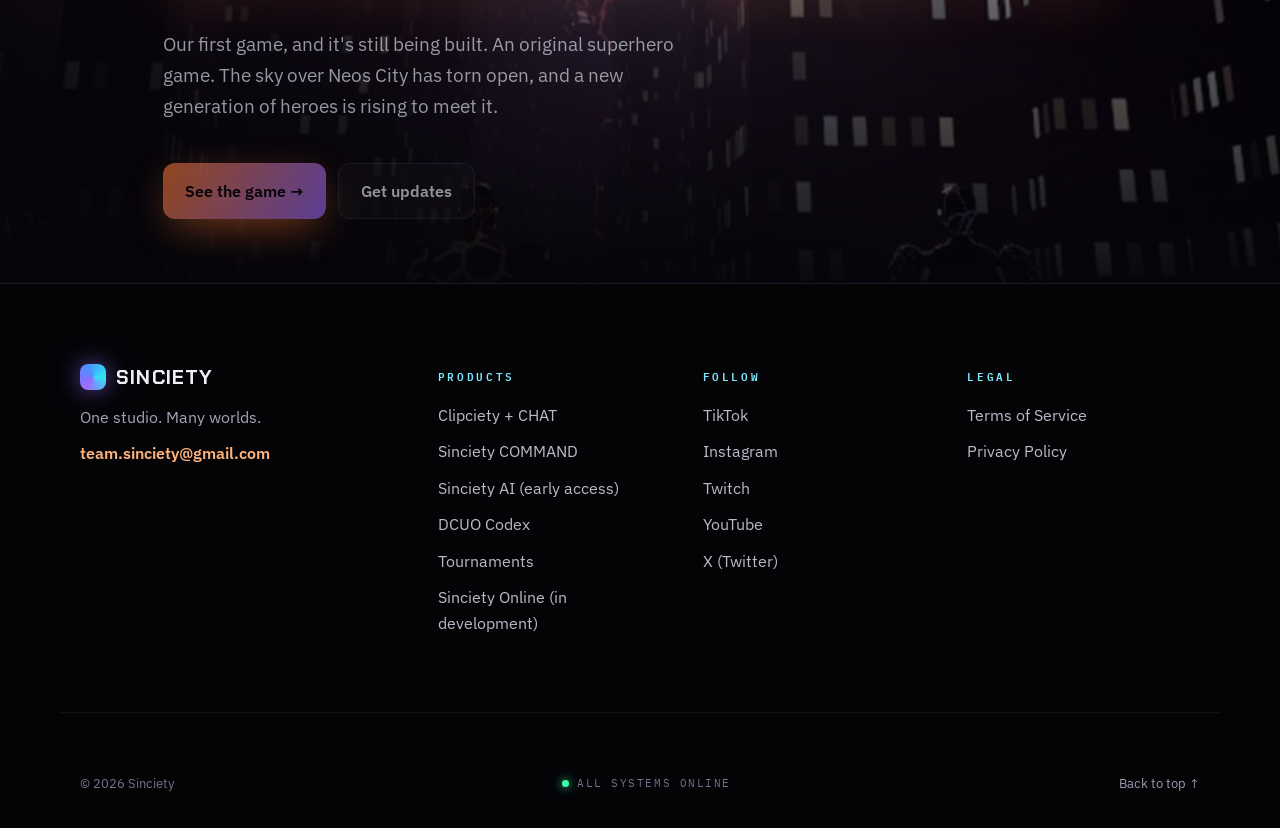
==== commit 3f9b436f: "Sinciety AI page (early access, honest feature labels, download button appears on first release); fo" ====
--- a/index.html
+++ b/index.html
@@ -233,7 +233,7 @@
         <p class="u-footer-tag">One studio. Many worlds.</p>
         <a class="u-mail" href="mailto:team.sinciety@gmail.com">team.sinciety@gmail.com</a>
       </div>
-      <nav aria-label="Products"><h4>Products</h4><a href="clipciety/">Clipciety + CHAT</a><a href="command/">Sinciety COMMAND</a><a href="census/">DCUO Codex</a><a href="tournaments/">Tournaments</a><a href="sinciety-online/">Sinciety Online (in development)</a></nav>
+      <nav aria-label="Products"><h4>Products</h4><a href="clipciety/">Clipciety + CHAT</a><a href="command/">Sinciety COMMAND</a><a href="ai/">Sinciety AI (early access)</a><a href="census/">DCUO Codex</a><a href="tournaments/">Tournaments</a><a href="sinciety-online/">Sinciety Online (in development)</a></nav>
       <nav aria-label="Follow"><h4>Follow</h4><a href="https://www.tiktok.com/@expliry" target="_blank" rel="noopener">TikTok</a><a href="https://www.instagram.com/expliry" target="_blank" rel="noopener">Instagram</a><a href="https://www.twitch.tv/expliry" target="_blank" rel="noopener">Twitch</a><a href="https://www.youtube.com/@expliry" target="_blank" rel="noopener">YouTube</a><a href="https://x.com/expliry" target="_blank" rel="noopener">X (Twitter)</a></nav>
       <nav aria-label="Legal"><h4>Legal</h4><a href="clipciety/terms.html">Terms of Service</a><a href="clipciety/privacy.html">Privacy Policy</a></nav>
     </div>
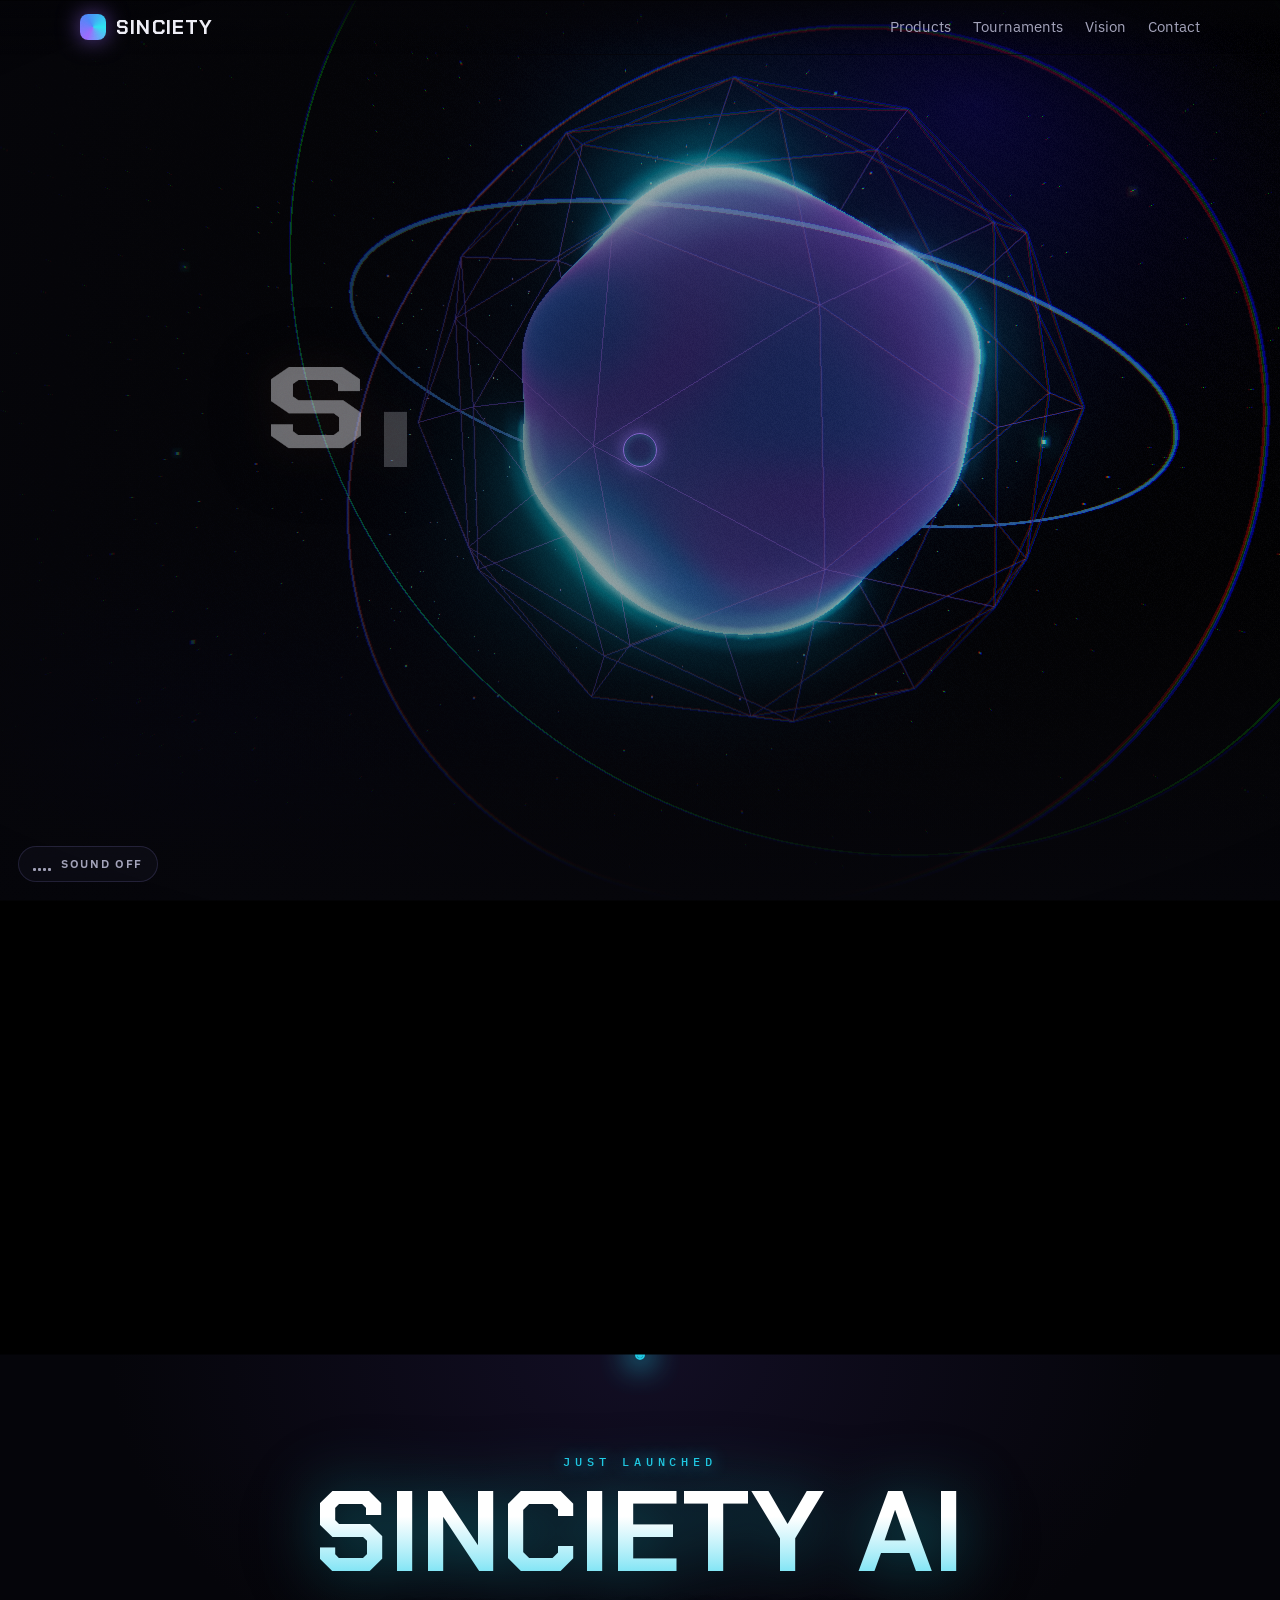
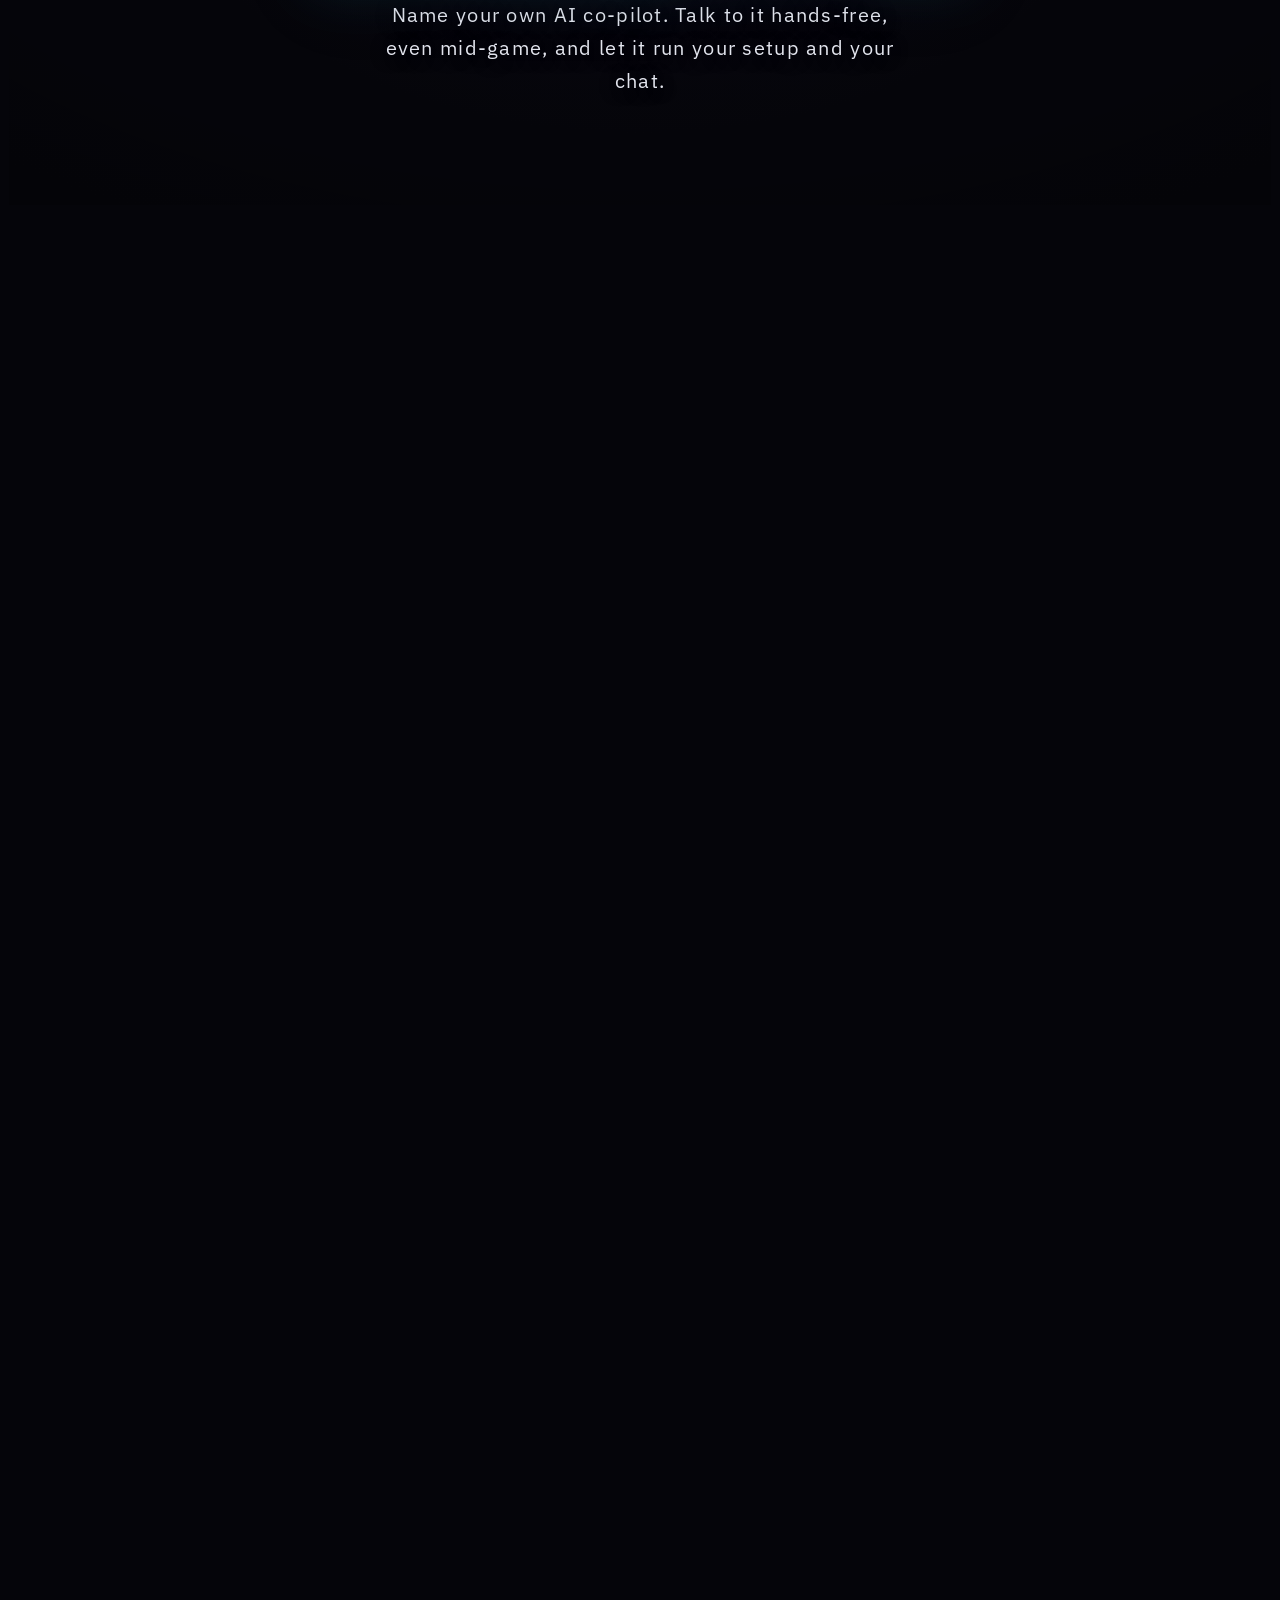
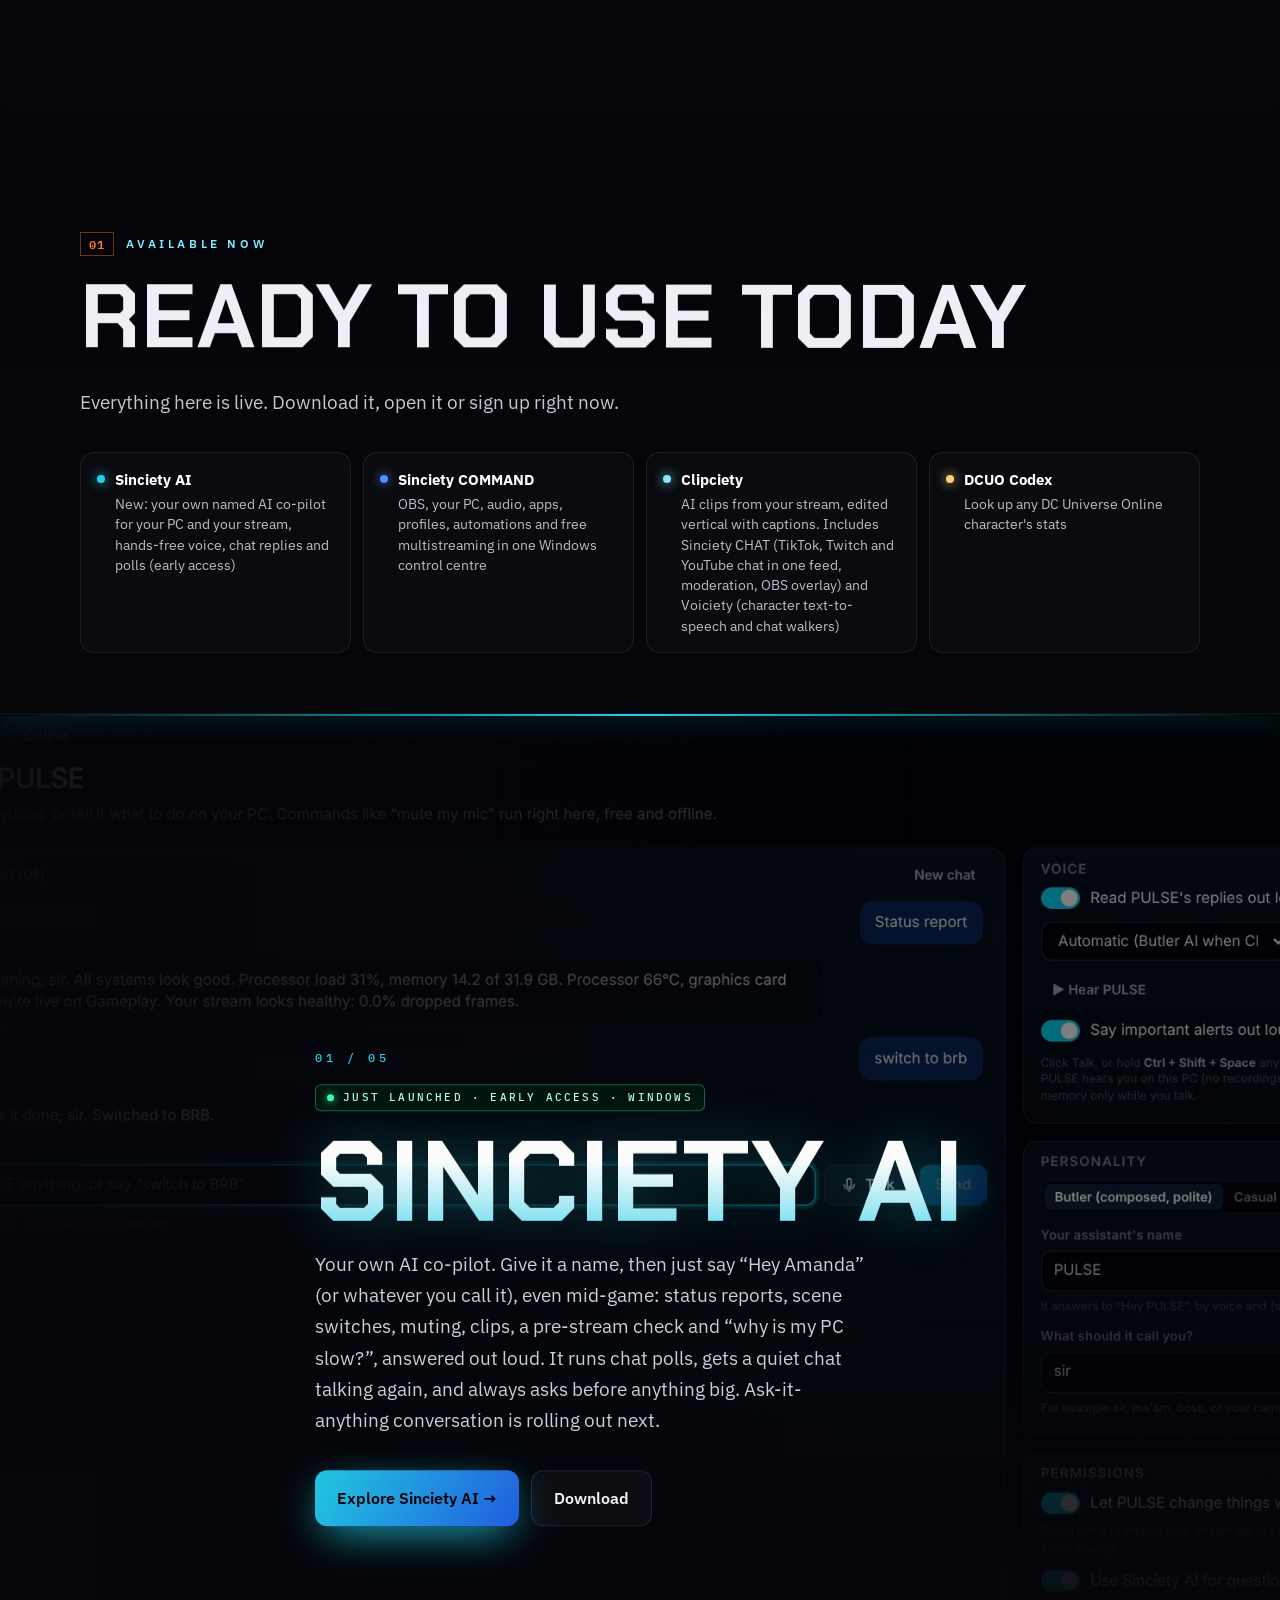
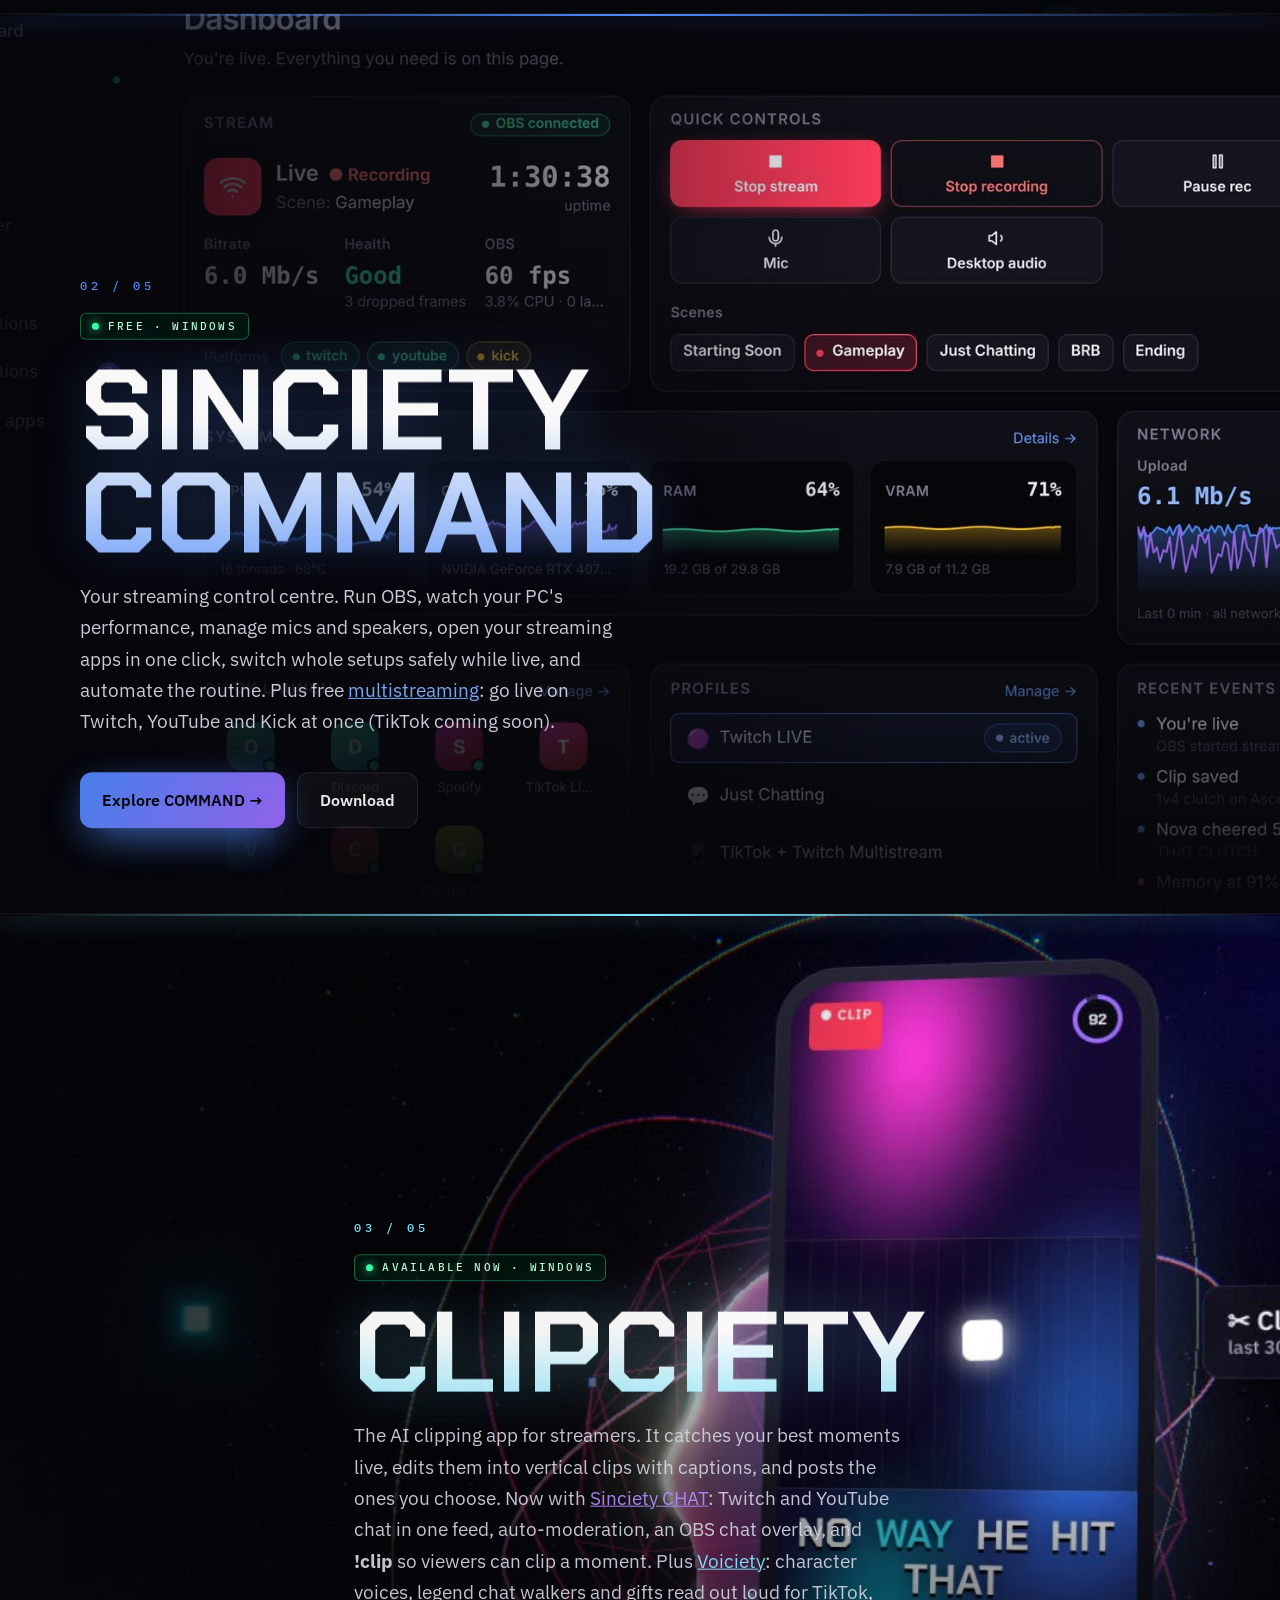
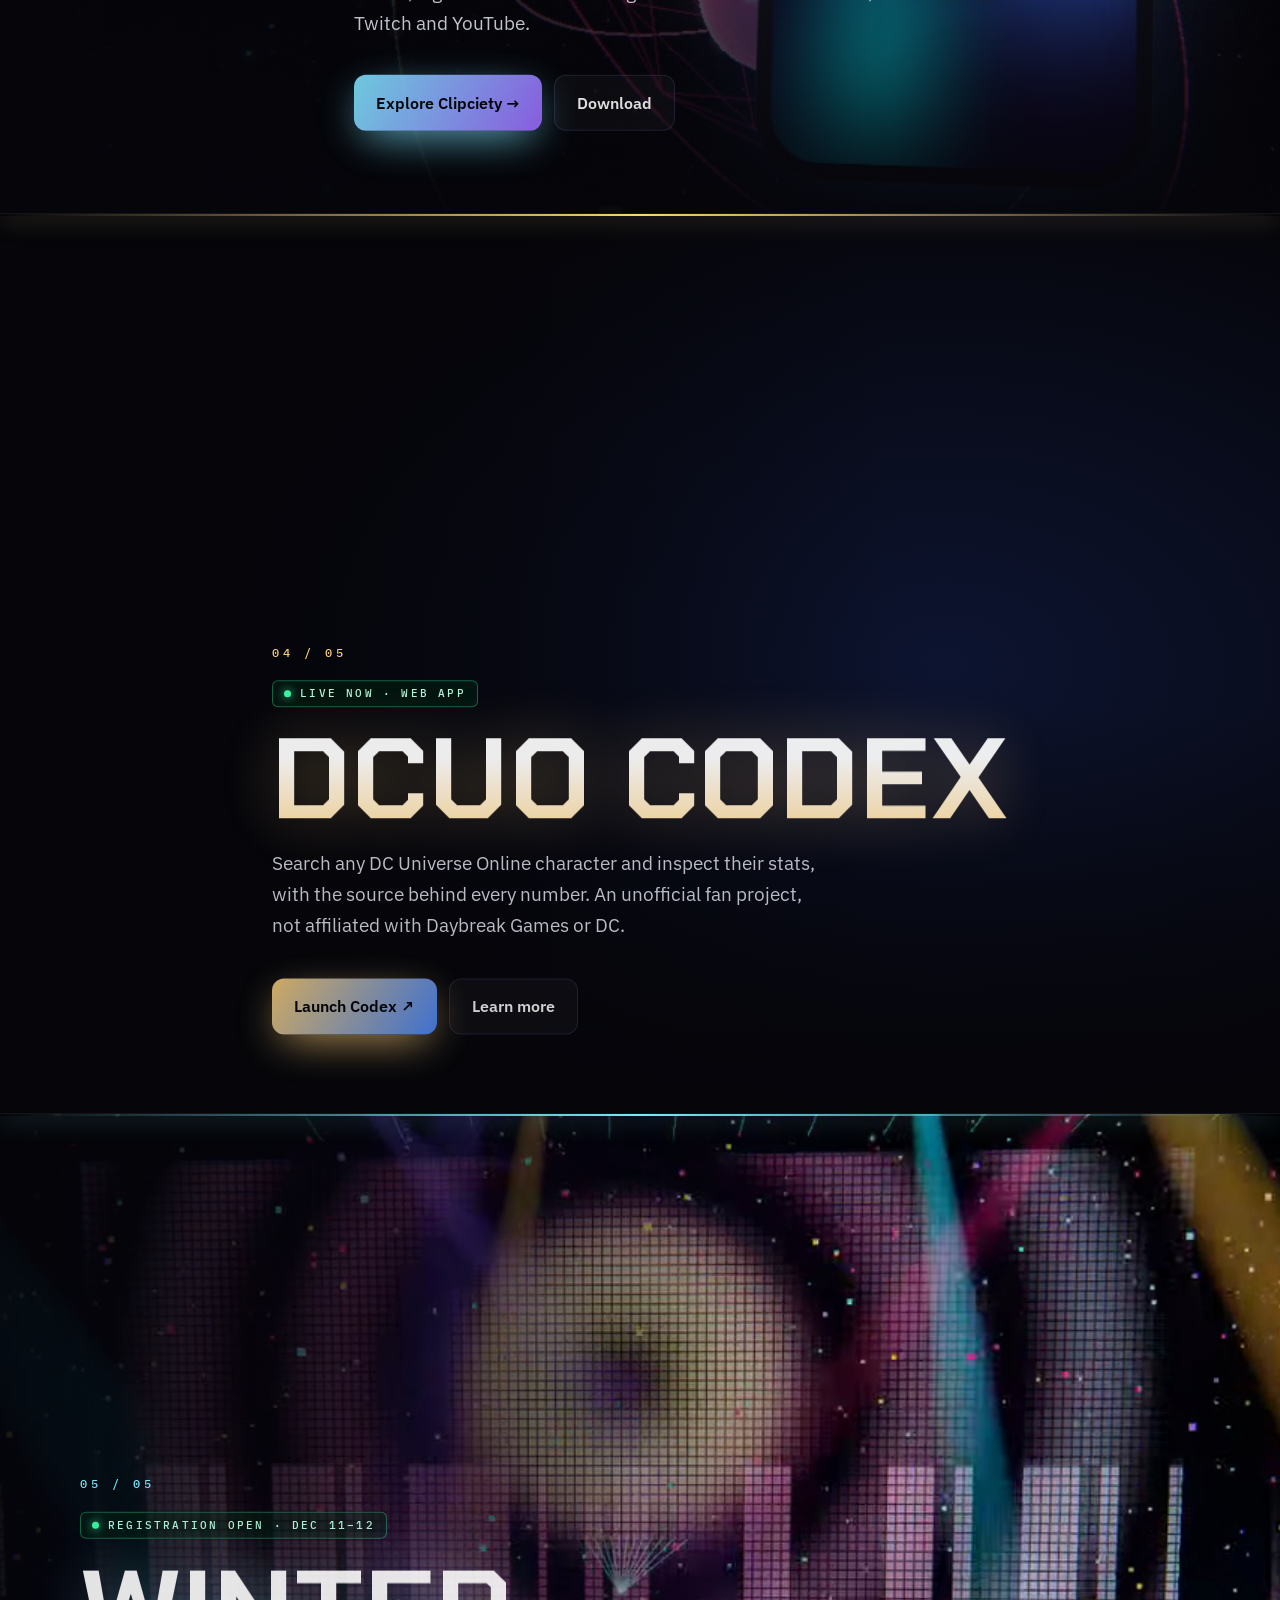
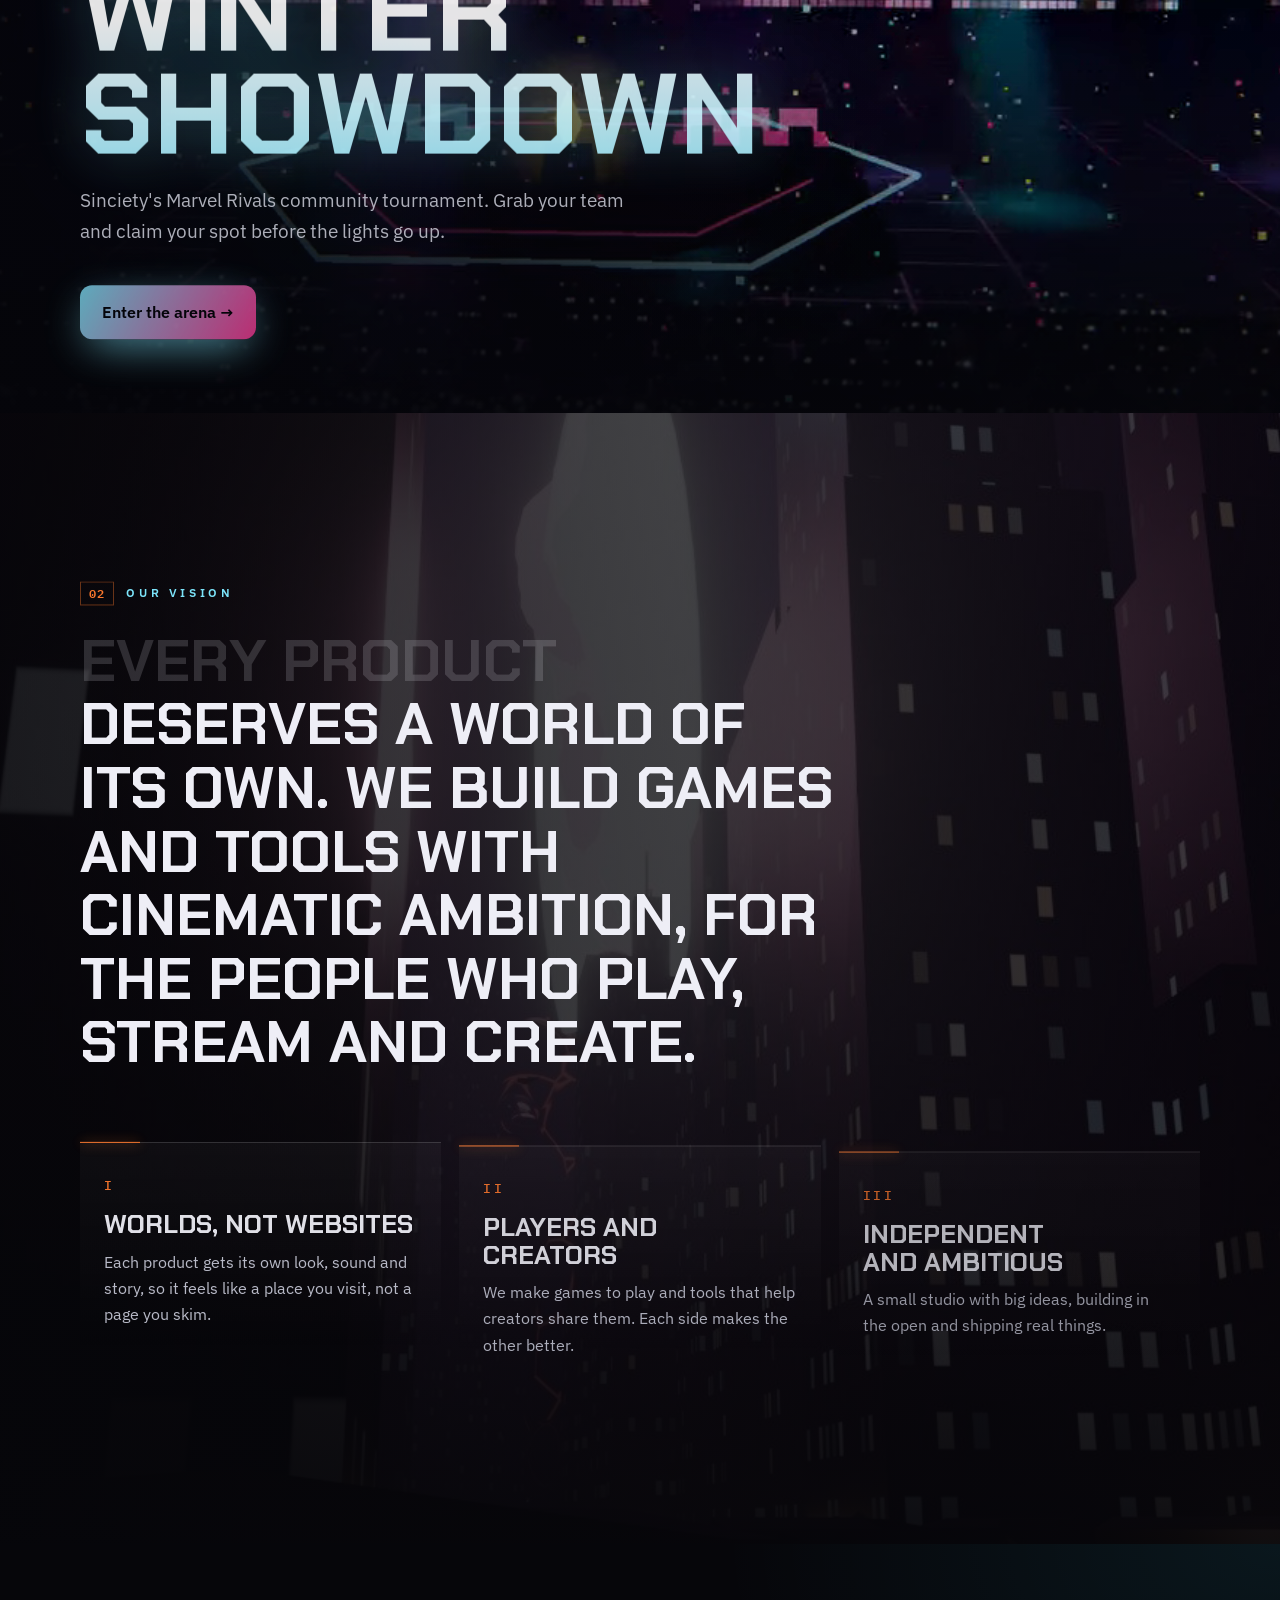
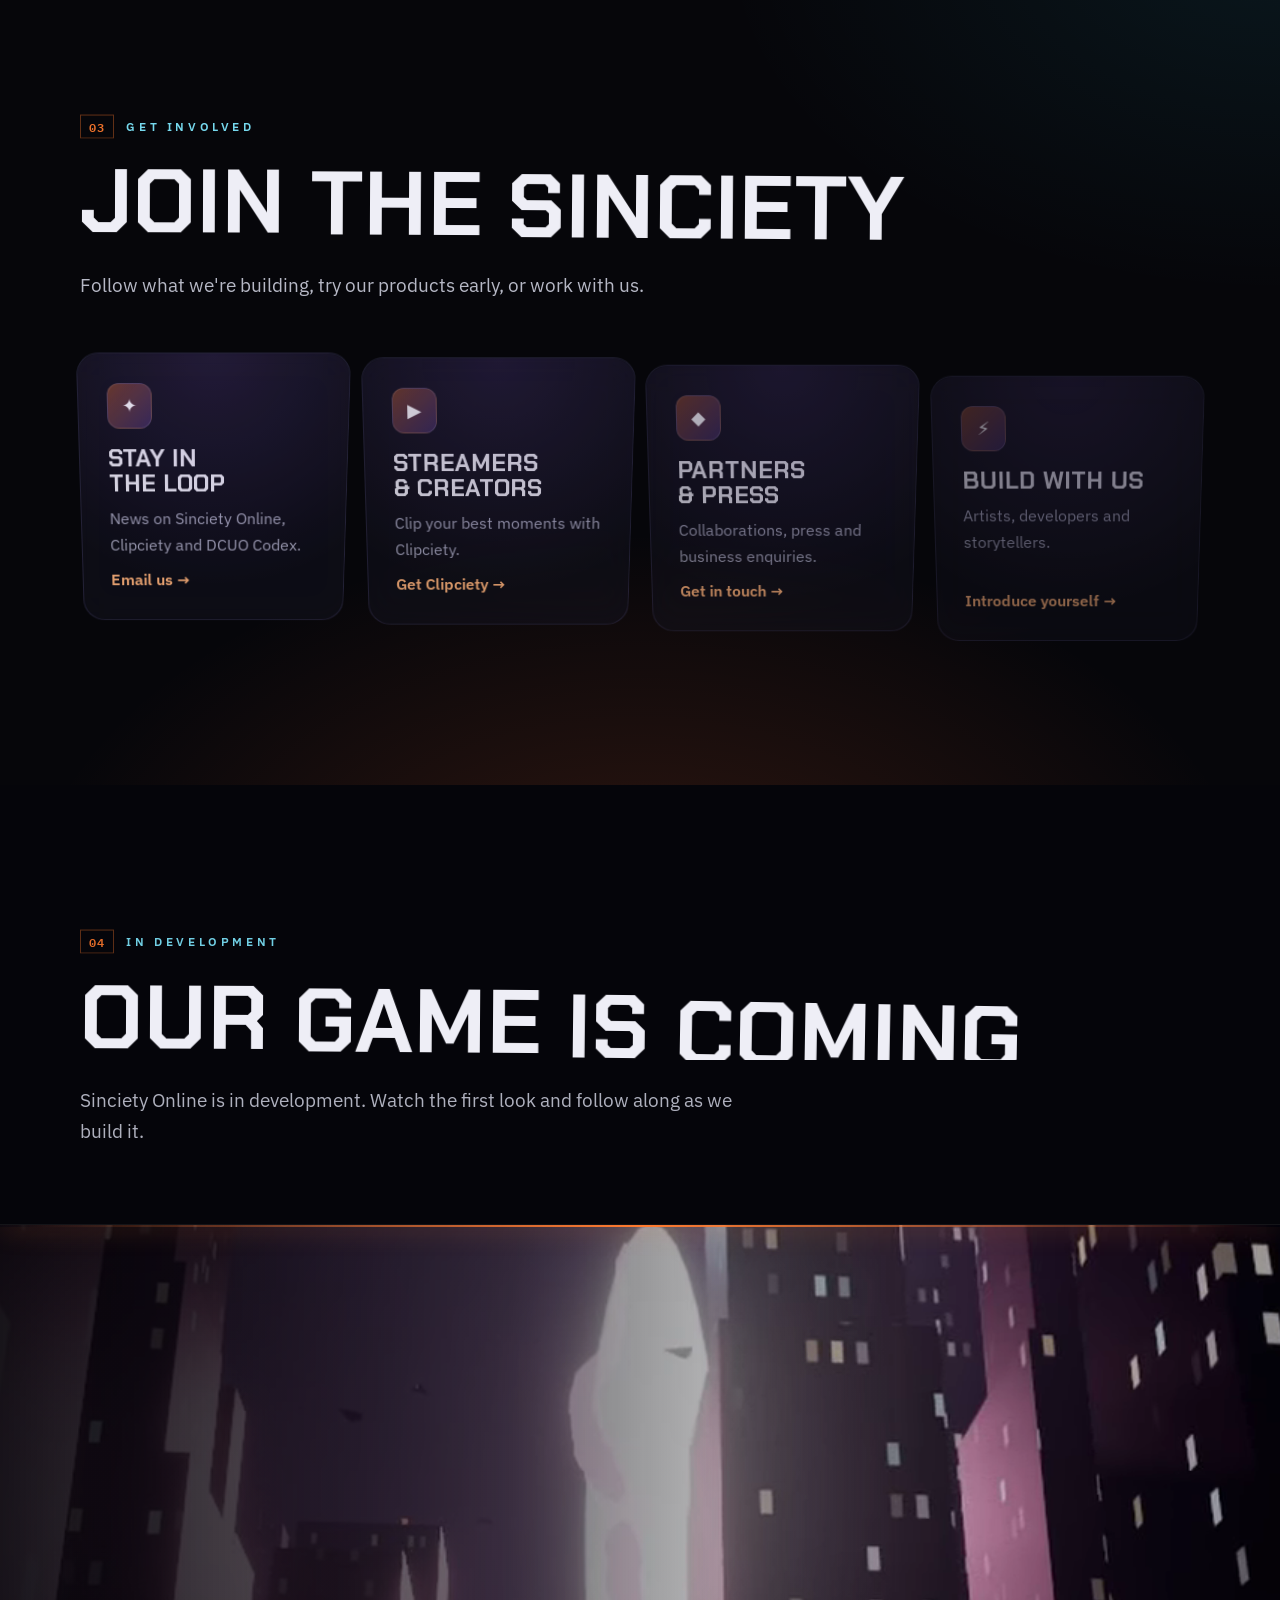
==== commit acb928b9: "Home: Sinciety AI in the scroll dive, quick links and products; AI page: hands-free, PC technician, " ====
--- a/index.html
+++ b/index.html
@@ -64,7 +64,8 @@
       </div>
       <nav class="h-quick wrap" aria-label="Products">
         <a href="clipciety/" style="--c:#7fe9ff"><span>LIVE</span>Clipciety</a>
-        <a href="command/" style="--c:#4f8cff"><span>NEW</span>Sinciety COMMAND</a>
+        <a href="ai/" style="--c:#22d3ee"><span>NEW</span>Sinciety AI</a>
+        <a href="command/" style="--c:#4f8cff"><span>LIVE</span>Sinciety COMMAND</a>
         <a href="census/" style="--c:#ffd27a"><span>LIVE</span>DCUO Codex</a>
         <a href="sinciety-online/" style="--c:#ff7a2e"><span>SOON</span>Sinciety Online</a>
       </nav>
@@ -73,6 +74,7 @@
     <!-- ================= PORTAL DIVE: scroll through every world ================= -->
     <section class="h-dive" aria-label="A dive through every Sinciety world">
       <div class="h-dive-stage">
+        <div class="h-dive-world h-dive-cmd" style="--c:#22d3ee" data-label="Sinciety AI"><img src="assets/media/ai/app.jpg" alt="" loading="lazy" decoding="async"></div>
         <div class="h-dive-world h-dive-cmd" style="--c:#4f8cff" data-label="Sinciety COMMAND"><img src="assets/media/command/dash.jpg" alt="" loading="lazy" decoding="async"></div>
         <div class="h-dive-world" style="--c:#7fe9ff" data-label="Clipciety"><video muted loop playsinline preload="none" poster="assets/media/clipciety-card.jpg" data-desktop="assets/media/clipciety-loop.mp4" data-mobile="assets/media/clipciety-loop.mp4"></video></div>
         <div class="h-dive-world h-dive-census" style="--c:#ffd27a" data-label="DCUO Codex"><canvas></canvas></div>
@@ -81,7 +83,8 @@
         <div class="h-dive-ring" aria-hidden="true"></div>
         <div class="h-dive-shade" aria-hidden="true"></div>
         <ol class="h-dive-caps">
-          <li style="--c:#4f8cff"><b>Just launched</b><strong>COMMAND</strong><span>Your whole stream in one control centre, with free multistreaming to Twitch, YouTube and Kick. TikTok coming soon.</span></li>
+          <li style="--c:#22d3ee"><b>Just launched</b><strong>Sinciety AI</strong><span>Name your own AI co-pilot. Talk to it hands-free, even mid-game, and let it run your setup and your chat.</span></li>
+          <li style="--c:#4f8cff"><b>Live now</b><strong>COMMAND</strong><span>Your whole stream in one control centre, with free multistreaming to Twitch, YouTube and Kick. TikTok coming soon.</span></li>
           <li style="--c:#7fe9ff"><b>Live now</b><strong>Clipciety</strong><span>AI that watches your stream and cuts the moments that matter.</span></li>
           <li style="--c:#ffd27a"><b>Live now</b><strong>DCUO Codex</strong><span>Every hero, every stat, live from the census.</span></li>
           <li style="--c:#ff3d9a"><b>Registration open</b><strong>Tournaments</strong><span>The arena where the community competes.</span></li>
@@ -98,19 +101,32 @@
         <h2 id="products-h" class="u-title" data-words>Ready to use today</h2>
         <p class="u-lede">Everything here is live. Download it, open it or sign up right now.</p>
         <ul class="h-shipped" aria-label="What's live">
-          <li style="--c:#4f8cff"><b>Sinciety COMMAND</b>New: OBS, your PC, audio, apps, profiles, automations and free multistreaming in one Windows control centre</li>
+          <li style="--c:#22d3ee"><b>Sinciety AI</b>New: your own named AI co-pilot for your PC and your stream, hands-free voice, chat replies and polls (early access)</li>
+          <li style="--c:#4f8cff"><b>Sinciety COMMAND</b> OBS, your PC, audio, apps, profiles, automations and free multistreaming in one Windows control centre</li>
           <li style="--c:#7fe9ff"><b>Clipciety</b>AI clips from your stream, edited vertical with captions. Includes Sinciety CHAT (TikTok, Twitch and YouTube chat in one feed, moderation, OBS overlay) and Voiciety (character text-to-speech and chat walkers)</li>
           <li style="--c:#ffd27a"><b>DCUO Codex</b>Look up any DC Universe Online character's stats</li>
         </ul>
       </div>
 
       <div class="h-stack">
+        <article class="h-panel h-panel-cmd" style="--c:#22d3ee; --c2:#2563eb" aria-labelledby="pai">
+          <div class="h-media"><img src="assets/media/ai/app.jpg" alt="" loading="lazy" decoding="async" style="object-position:0 0; filter:brightness(.5) saturate(1.2)"></div>
+          <div class="h-panel-shade"></div>
+          <div class="wrap h-panel-copy">
+            <div class="h-index">01 / 05</div>
+            <div class="u-status live"><i></i>Just launched · Early access · Windows</div>
+            <h3 id="pai">Sinciety AI</h3>
+            <p>Your own AI co-pilot. Give it a name, then just say “Hey Amanda” (or whatever you call it), even mid-game: status reports, scene switches, muting, clips, a pre-stream check and “why is my PC slow?”, answered out loud. It runs chat polls, gets a quiet chat talking again, and always asks before anything big. Ask-it-anything conversation is rolling out next.</p>
+            <div class="actions"><a class="btn h-btn" href="ai/">Explore Sinciety AI →</a><a class="btn ghost" href="https://downloads.sinciety.org/ai">Download</a></div>
+          </div>
+        </article>
+
         <article class="h-panel h-panel-cmd" style="--c:#4f8cff; --c2:#9d6bff" aria-labelledby="pcmd">
           <div class="h-media"><img src="assets/media/command/dash.jpg" alt="" loading="lazy" decoding="async" style="object-position:0 0"></div>
           <div class="h-panel-shade"></div>
           <div class="wrap h-panel-copy">
-            <div class="h-index">01 / 04</div>
-            <div class="u-status live"><i></i>Just launched · Free · Windows</div>
+            <div class="h-index">02 / 05</div>
+            <div class="u-status live"><i></i>Free · Windows</div>
             <h3 id="pcmd">Sinciety COMMAND</h3>
             <p>Your streaming control centre. Run OBS, watch your PC's performance, manage mics and speakers, open your streaming apps in one click, switch whole setups safely while live, and automate the routine. Plus free <a href="command/#multistream" style="color:#7fb0ff">multistreaming</a>: go live on Twitch, YouTube and Kick at once (TikTok coming soon).</p>
             <div class="actions"><a class="btn h-btn" href="command/">Explore COMMAND →</a><a class="btn ghost" href="https://downloads.sinciety.org/command">Download</a></div>
@@ -124,7 +140,7 @@
           </div>
           <div class="h-panel-shade"></div>
           <div class="wrap h-panel-copy">
-            <div class="h-index">02 / 04</div>
+            <div class="h-index">03 / 05</div>
             <div class="u-status live"><i></i>Available now · Windows</div>
             <h3 id="p2">Clipciety</h3>
             <p>The AI clipping app for streamers. It catches your best moments live, edits them into vertical clips with captions, and posts the ones you choose. Now with <a href="clipciety/#chat" style="color:#b48cff">Sinciety CHAT</a>: Twitch and YouTube chat in one feed, auto-moderation, an OBS chat overlay, and <b>!clip</b> so viewers can clip a moment. Plus <a href="clipciety/voiciety.html" style="color:#7fe9ff">Voiciety</a>: character voices, legend chat walkers and gifts read out loud for TikTok, Twitch and YouTube.</p>
@@ -137,7 +153,7 @@
           <div class="h-media"><canvas class="census-canvas" aria-hidden="true"></canvas></div>
           <div class="h-panel-shade"></div>
           <div class="wrap h-panel-copy">
-            <div class="h-index">03 / 04</div>
+            <div class="h-index">04 / 05</div>
             <div class="u-status live"><i></i>Live now · Web app</div>
             <h3 id="p3">DCUO Codex</h3>
             <p>Search any DC Universe Online character and inspect their stats, with the source behind every number. An unofficial fan project, not affiliated with Daybreak Games or DC.</p>
@@ -151,7 +167,7 @@
           </div>
           <div class="h-panel-shade"></div>
           <div class="wrap h-panel-copy">
-            <div class="h-index">04 / 04</div>
+            <div class="h-index">05 / 05</div>
             <div class="u-status live"><i></i>Registration open · Dec 11–12</div>
             <h3 id="p4">Winter Showdown</h3>
             <p>Sinciety's Marvel Rivals community tournament. Grab your team and claim your spot before the lights go up.</p>
